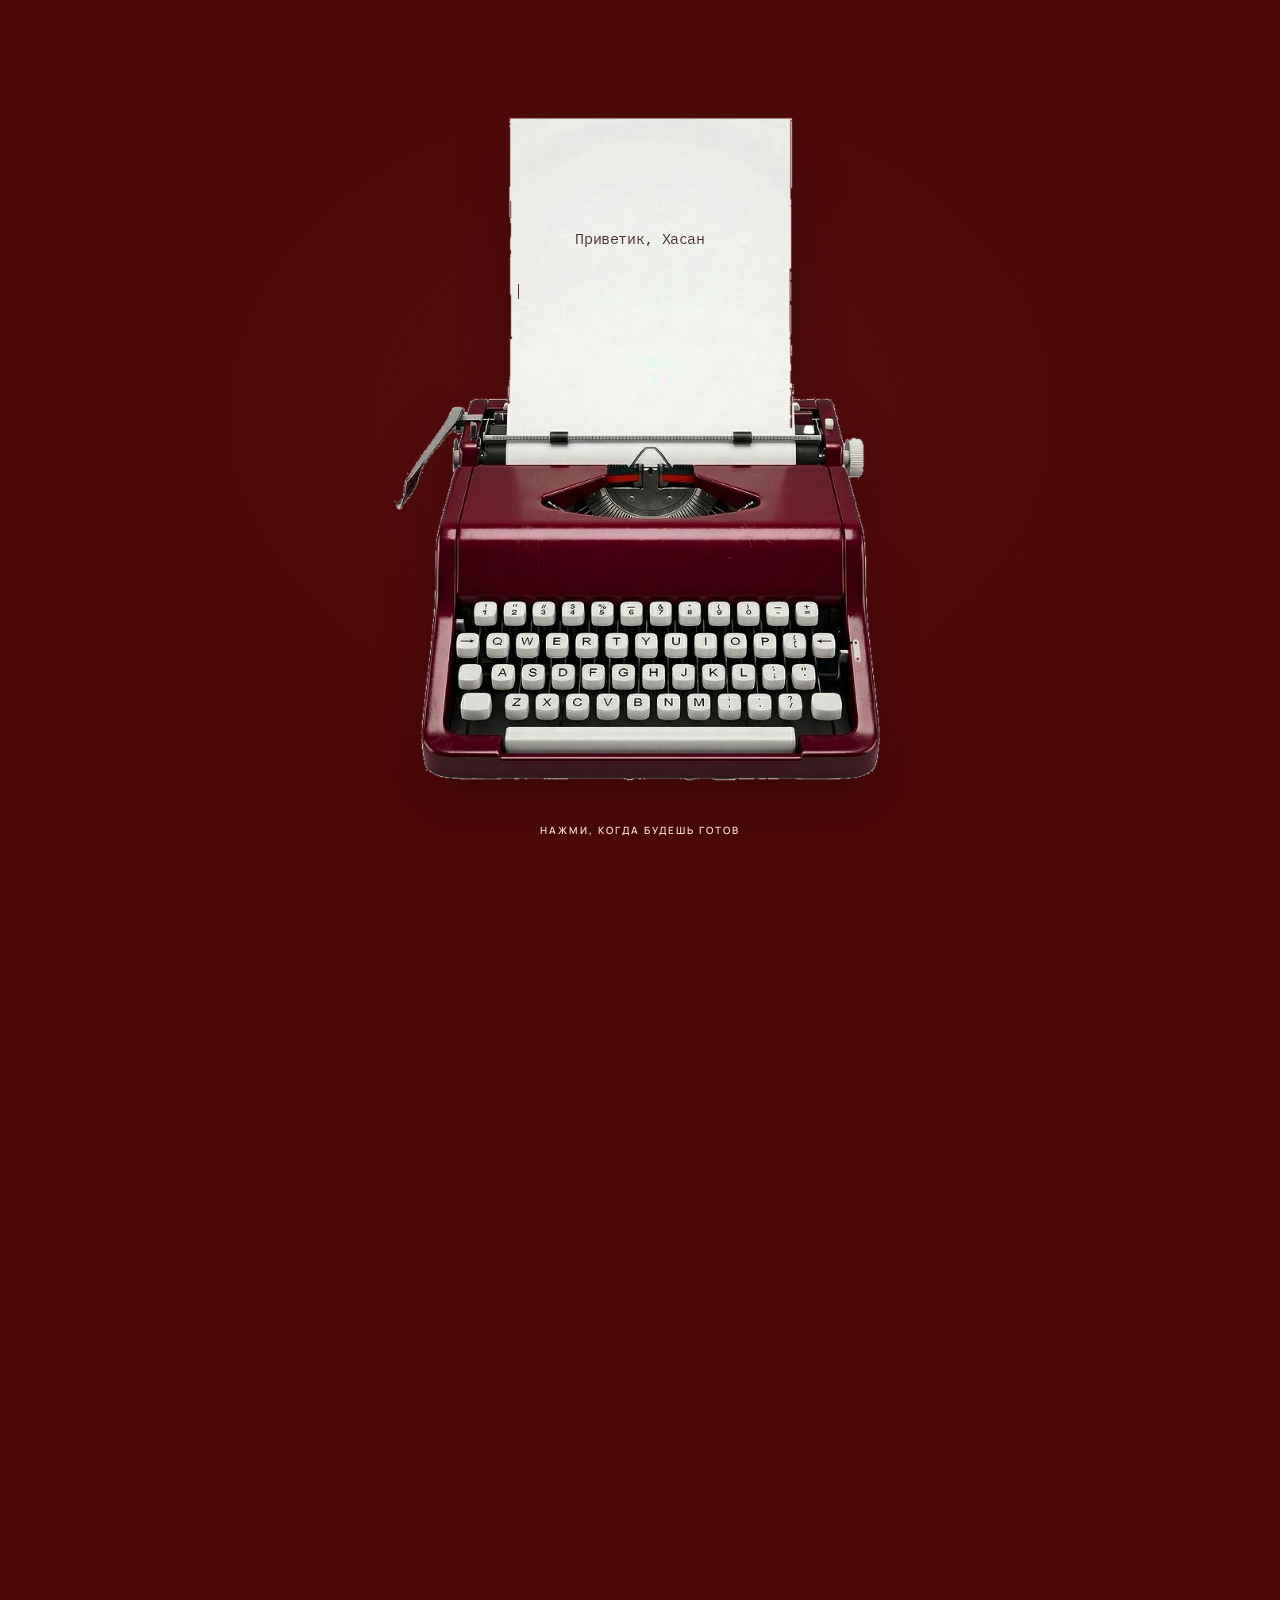
==== index.html @ 0df176e6 "Add files via upload" ====
<!DOCTYPE html>
<html lang="ru" class="letter-gate-pending">
<head>
  <meta charset="UTF-8">
  <meta name="viewport" content="width=device-width, initial-scale=1">
  <meta name="theme-color" content="#4b0807">
  <meta name="description" content="Особенная история для Хасана. Глава 24.">
  <title>Хасан — особенная история · Глава I</title>
  <script>(function(){function guard(){try{if(localStorage.getItem("hasan-chapter-two-unlocked")==="yes")location.replace("chapter-two.html");}catch(_){}}guard();window.addEventListener("pageshow",guard);})();</script>
  <link rel="preconnect" href="https://fonts.googleapis.com">
  <link rel="preconnect" href="https://fonts.gstatic.com" crossorigin>
  <link href="https://fonts.googleapis.com/css2?family=Oswald:wght@400;500;600;700&family=Manrope:wght@400;500;600;700;800&family=Cormorant+Garamond:ital,wght@0,500;0,600;0,700;1,500;1,600&family=Courier+Prime:wght@400;700&family=IBM+Plex+Mono:wght@400;500&display=swap" rel="stylesheet">
  <link rel="stylesheet" href="styles.css">
</head>
<body data-page="chapter-one">

  <!-- ПЕРВОЕ ВСТУПЛЕНИЕ: ЛИЧНОЕ ПИСЬМО НА ПЕЧАТНОЙ МАШИНКЕ -->
  <section class="letter-intro typewriter-intro" id="letterIntro" aria-label="Личное письмо для Хасана">
    <button class="letter-intro-open typewriter-open" id="letterIntroOpen" type="button"
      aria-label="Нажми, чтобы продолжить" aria-controls="welcome">
      <span class="typewriter-machine-wrap">
        <img class="typewriter-machine-image" src="assets/typewriter-intro.png"
          alt="Бордовая механическая печатная машинка с чистым листом бумаги" fetchpriority="high" decoding="async">
        <span class="typewriter-copy" aria-live="polite">
          <span class="typewriter-line" data-type-line="0"></span>
          <span class="typewriter-line" data-type-line="1"></span>
          <span class="typewriter-line" data-type-line="2"></span>
          <span class="typewriter-caret" aria-hidden="true"></span>
        </span>
        <span class="typewriter-hint" aria-hidden="true">НАЖМИ, КОГДА БУДЕШЬ ГОТОВ</span>
      </span>
      <span class="letter-intro-flash" aria-hidden="true"></span>
    </button>
    <span class="letter-intro-sr">Сегодня очень особенный день. Эти несколько страниц — для тебя. Просто нажми, когда будешь готов.</span>
  </section>

  <div class="grain" aria-hidden="true"></div>

  <header class="topbar cover-topbar">
    <a href="#" class="logo" data-home aria-label="На главную">Х<span>.</span></a>
    <nav class="cover-nav" aria-label="Навигация по истории">
      <button type="button" data-next="profile">О ХАСАНЕ</button>
      <button type="button" data-next="admire">ЕГО КАЧЕСТВА</button>
    </nav>
    <button class="top-action" id="restartTop">НАЧАТЬ СНАЧАЛА ↗</button>
  </header>

  <main>
    <!-- ГЛАВНЫЙ ЭКРАН -->
    <section class="scene active opened hero-scene" id="welcome">
      <div class="hero-bg-number">24</div>
      <div class="hero-stripe"></div>
      <div class="hero-layout">
        <div class="hero-copy">
          <p class="eyebrow"><span></span> ОСОБЕННОЕ ИЗДАНИЕ · ТОЛЬКО ДЛЯ ТЕБЯ</p>
          <h1>Моему<em> любимому</em></h1>
          <div class="hero-description">
            <p>Ещё один год твоей жизни. И я очень рада, что могу быть рядом — видеть твои победы, смеяться с тобой и разделять даже самые обычные дни.</p>
            <p>Сегодня хочется пожелать тебе не просто исполнения желаний, а жизни, в которой будет много поводов гордиться собой, смелых решений, счастливых случайностей и больших возможностей.</p>
            <p>Пусть всё, к чему ты стремишься, постепенно становится реальностью.</p>
            <p class="hero-greeting-ending">С днём рождения, любимый!</p>
          </div>
          <button class="button button-light" id="beginBtn">
            ЭТА ИСТОРИЯ О ТЕБЕ <span>↓</span>
          </button>
          <p class="hero-small">СОЗДАНО С ЛЮБОВЬЮ.</p>
        </div>
        <div class="hero-visual hero-visual-cover">
          <div class="hero-head-backdrop" aria-hidden="true"></div>
          <img class="hero-head-illustration" src="assets/hasan-birthday-head.png" alt="Иллюстрированный портрет Хасана в праздничном колпачке">
        </div>
      </div>
    </section>

    <!-- ПРОФИЛЬ -->
    <section class="scene" id="profile">
      <div class="profile-hero">
        <div class="profile-photo portrait-card" aria-label="Портрет Хасана">
          <img class="profile-reference-image" src="assets/m1.PNG" alt="Иллюстрация Хасана ко дню рождения">
        </div>

        <div class="profile-panel">
          <p class="eyebrow">THE MAIN CHARACTER</p>
          <h2>ХАСАН</h2>
          
          <p class="profile-description">Есть люди, которых невозможно описать одной фотографией, несколькими фактами или короткой характеристикой. Ты как раз такой человек.</p>
          <p class="profile-description">Поэтому я решила посвятить тебе целое небольшое издание. Здесь будут твои сильные стороны, немного любимой магии, несколько испытаний и кое-что, что я давно хотела тебе сказать.</p>
      <div class="profile-details-wrap">
        <p class="profile-detail-title profile-details-heading">ОПЫТ</p>
        <div class="profile-details">
          <div class="profile-detail-item">
            <span>24 ГОДА</span>
            <b>БЫТЬ СОБОЙ</b>
            <small>И оставаться человеком, которым я восхищаюсь</small>
          </div>
          <div class="profile-detail-item">
            <span>КАЖДЫЙ ДЕНЬ</span>
            <b>СОЗДАВАТЬ СВОЮ ИСТОРИЮ</b>
            <small>С характером, смелостью и собственным взглядом на мир</small>
          </div>
          <div class="profile-detail-item">
            <span>1 ИЗ 1</span>
            <b>ЕДИНСТВЕННЫЙ</b>
            <small>Без повторений и аналогов</small>
          </div>
        </div>
      </div>
        </div>
      </div>


      <div class="scene-nav">
        <button class="text-link" data-next="admire">К ТВОИМ СИЛЬНЫМ СТОРОНАМ <span>↗</span></button>
      </div>
    </section>

    <!-- КАЧЕСТВА -->
    <section class="scene" id="admire">
      <div class="section-top"><span>ЧАСТЬ I / ЗА КАДРОМ ГЕРОИЗМА</span><span>02 — 05</span></div>
      <div class="chapter-heading">
        <h2 class="admire-long-title">ЧТО ДЕЛАЕТ ТЕБЯ <span>ТОБОЙ.</span></h2>
      </div>
      <div class="quality-traits" aria-label="Сильные стороны Хасана">
        <span>ИНТЕЛЛЕКТ</span><span>СТРАТЕГИЯ</span><span>НАДЁЖНОСТЬ</span>
        <span>ТЕРПЕНИЕ</span><span>СИЛА</span><span>ЧУВСТВО ЮМОРА</span>
        <span>РЕШЕНИЕ ПРОБЛЕМ</span>
      </div>
      <div class="quality-list" id="noteGrid"></div>
      <p class="admire-closing-line" id="admireClosingLine">Но знаешь, мне кажется, есть в тебе кое-что ещё…</p>
      <div class="scene-nav">
        <button class="text-link" data-next="hammer">К ОДНОМУ НЕБОЛЬШОМУ ИСПЫТАНИЮ <span>↗</span></button>
      </div>
    </section>

    <!-- МЬЁЛЬНИР -->
    <section class="scene hammer-scene" id="hammer" aria-labelledby="hammerTitle">
      <div class="hammer-atmosphere" aria-hidden="true">
        <svg class="hammer-lightning lightning-left" viewBox="0 0 360 760" preserveAspectRatio="none">
          <path class="lightning-core" d="M244 -30 L205 76 L235 102 L168 214 L207 230 L106 382 L151 393 L52 548 L93 558 L24 790"/>
          <path class="lightning-branch" d="M168 214 L103 252 L121 276 L58 342"/>
          <path class="lightning-branch" d="M106 382 L42 408 L66 438 L10 480"/>
        </svg>
        <svg class="hammer-lightning lightning-right" viewBox="0 0 360 760" preserveAspectRatio="none">
          <path class="lightning-core" d="M116 -25 L158 72 L129 96 L197 207 L158 226 L258 374 L216 389 L310 538 L270 552 L340 790"/>
          <path class="lightning-branch" d="M197 207 L264 245 L244 270 L302 335"/>
          <path class="lightning-branch" d="M258 374 L324 405 L300 435 L354 481"/>
        </svg>
        <svg class="hammer-lightning lightning-center" viewBox="0 0 240 760" preserveAspectRatio="none">
          <path class="lightning-core" d="M160 -20 L128 90 L155 111 L103 220 L132 239 L65 365 L99 380 L37 500 L72 515 L18 790"/>
        </svg>
      </div>
      <div class="hammer-story-transition" id="hammerStoryTransition" aria-live="polite" aria-hidden="false">
        <div class="hammer-story-particles" aria-hidden="true"></div>
        <p class="hammer-story-line story-lead" data-story-line="0">Не всё можно описать словами.</p>
        <p class="hammer-story-line story-support" data-story-line="1">Иногда характер говорит громче любых слов.</p>
        <p class="hammer-story-line story-support story-last" data-story-line="2">А иногда даже самые обычные люди становятся частью легенд…</p>
        <p class="hammer-story-line story-kicker hammer-story-second" data-story-line="3">В мире твоей любимой истории есть кое-что особенное.</p>
        <p class="hammer-story-line story-lead story-hammer hammer-story-second" data-story-line="4">Молот, который подчиняется не каждому.</p>
      </div>
      <div class="hammer-topline"><span>ОТДЕЛЬНАЯ ГЛАВА · МЬЁЛЬНИР</span><span>АСГАРД / 01</span></div>
      <div class="hammer-intro" id="hammerIntro">
        <p class="eyebrow">ГОВОРЯТ, ТОЛЬКО ДОСТОЙНЫЙ <br>СПОСОБЕН ПОДНЯТЬ МЬЁЛЬНИР</p>
        <h2 id="hammerTitle">НЕМНОГО МАГИИ ИЗ<em> ЛЮБИМОЙ ИСТОРИИ</em></h2>
        <p>Я знаю, как тебе нравится эта история. Поэтому не могла не добавить кое-что оттуда. Ну что, проверим?</p>
      </div>
      <div class="hammer-arena" id="hammerArena">
        <div class="stone-platform">
          <div class="stone-crack crack-a"></div>
          <div class="stone-crack crack-b"></div>
          <div class="stone-crack crack-c"></div>
          <div class="stone-core"></div>
        </div>
        <div class="hammer-aura"></div>
        <button class="mjolnir-control" id="mjolnirControl" type="button" aria-label="Удерживай, чтобы поднять Мьёльнир">
          <img class="mjolnir-image" src="assets/mjolnir-user.png" alt="Мьёльнир" draggable="false">
          <span class="hammer-grip-glow"></span>
        </button>
        <div class="energy-arcs" aria-hidden="true"><i></i><i></i><i></i></div>
        <div class="charge-meter" aria-hidden="true"><span id="chargeFill"></span></div>
        <p class="charge-caption" id="chargeCaption">ЭНЕРГИЯ МОЛОТА · ОЖИДАНИЕ</p>
      </div>
      <div class="hammer-instruction" id="hammerInstruction">
        <span class="instruction-mark">✦</span>
        <span>Зажми и удерживай молот 1,35 секунды.<br><small>Не отпускай, пока энергия не достигнет предела.</small></span>
      </div>
    </section>

    <!-- MY CONTENT STYLE / НОВЫЙ ЭКРАН ПОСЛЕ МЬЁЛЬНИРА -->
    <section class="scene style-scene" id="style" aria-label="Мой герой">
      <div class="style-stage">
        <h2 class="style-title">MY CONTENT STYLE</h2>
        <div class="style-person">
          <img src="assets/hasan-thor-before-hammer.PNG" alt="Хасан в образе Тора">
        </div>
        <div class="style-file style-file-one"><span class="file-fold"></span>ЛЮБИМЫЙ</div>
        <div class="style-file style-file-two"><span class="file-fold"></span>СМЕШНОЙ</div>
        <div class="style-file style-file-three"><span class="file-fold"></span>СИЛЬНЫЙ</div>
        <div class="style-file style-file-four"><span class="file-fold"></span>ЗАБОТЛИВЫЙ</div>
      </div>
      <div class="style-highlights" id="creatorHighlights">
        <div class="creator-highlights-toggle creator-highlights-card" id="creatorHighlightsCard" aria-label="Creator Highlights">
          <span class="creator-highlights-kicker">ИСПЫТАНИЕ ПРОЙДЕНО</span>
          <span class="creator-highlights-title">MY<br>SUPERHERO</span>
        </div>
        <button class="hammer-replay-flight" id="replayHammerFlight" type="button" hidden>ПОВТОРИТЬ ПОЯВЛЕНИЕ МЬЁЛЬНИРА ↻</button>
      </div>
      <div class="scene-nav style-next">
        <button class="text-link" id="openBeliefEnvelope">ОТКРЫТЬ МОЁ ПОСЛАНИЕ <span>↗</span></button>
      </div>
    </section>

    <!-- ОТДЕЛЬНОЕ ПОСЛАНИЕ-КОНВЕРТ: открывается поверх основного сценария -->
    <section class="belief-envelope-overlay" id="beliefEnvelope" hidden aria-label="Личное послание">
      <div class="belief-envelope-paper">
        <p class="eyebrow">НЕ ОТ ЛЕГЕНДЫ. ОТ МЕНЯ.</p>
        <h2 id="beliefTitle">Я ЗНАЮ, НА ЧТО ТЫ СПОСОБЕН.</h2>
        <div class="belief-copy">
          <p>Я хочу, чтобы ты никогда не сомневался в себе настолько, чтобы забыть, сколько в тебе возможностей.</p>
          <p>Я верю в твой ум, твой характер, твои идеи и в то, что ты способен добиться гораздо большего, чем иногда сам себе представляешь.</p>
          <p>Я хочу, чтобы у тебя получалось всё, к чему ты стремишься. Чтобы сбывались даже те желания, о которых ты пока никому не рассказываешь. Чтобы рядом оказывались нужные люди, появлялись возможности и хватало смелости ими воспользоваться.</p>
          <p>И даже если что-то будет идти не так, я хочу, чтобы ты помнил: одна неудача ничего не говорит о том, на что ты способен.</p>
          <p>Я очень хочу быть рядом, видеть твои победы, гордиться тобой и радоваться всему, что у тебя получается.</p>
          <p>А если вдруг ты сам в себе усомнишься — я напомню тебе, какой ты невероятный.</p>
        </div>
        <p class="belief-final">Я в тебя верю. <em>Всегда.</em></p>
        <div class="chapter-one-finale"><p class="eyebrow">ЭТО БЫЛО ТОЛЬКО НАЧАЛО.</p><p>Впереди — ещё одна часть этой истории.</p><button class="text-link" id="closeBeliefEnvelope">ПЕРЕЙТИ КО ВТОРОЙ ГЛАВЕ →</button></div>
      </div>
    </section>


  </main>

  <footer class="site-footer"><span>Х. / ГЛАВА 24</span><span>СОЗДАНО С ЛЮБОВЬЮ</span></footer>

  <div class="modal" id="detailModal" aria-hidden="true">
    <div class="modal-backdrop" data-close></div>
    <div class="modal-card" role="dialog" aria-modal="true" aria-labelledby="modalTitle">
      <button class="modal-close" data-close aria-label="Закрыть">×</button>
      <p class="eyebrow" id="modalKicker"></p>
      <h3 id="modalTitle"></h3>
      <div id="modalBody"></div>
    </div>
  </div>
  <div class="toast" id="toast" role="status" aria-live="polite"></div>

  <script src="letter-intro.js"></script>
  <script src="chapter-one-content.js"></script>
  <script src="app.js"></script>
</body>
</html>
---- styles.css ----
:root {
  --red: #a51e35;
  --red-bright: #e73548;
  --wine: #650e22;
  --wine-dark: #300812;
  --black: #160d11;
  --graphite: #292126;
  --cream: #fff5eb;
  --muted: #d7b9b5;
  --silver: #c8cbd0;
  --gold: #d6b46c;
  --sans: "Manrope", Arial, sans-serif;
  --display: "Oswald", Impact, sans-serif;
  --serif: "Cormorant Garamond", Georgia, serif;
}

* { box-sizing: border-box; }
html{ scroll-behavior: smooth; }
body{
  margin: 0;
  
  color: var(--cream);
  font-family: var(--sans);
  overflow-x: hidden;
}
button { font: inherit; cursor: pointer; }
button:focus-visible, a:focus-visible {
  outline: 2px solid var(--gold);
  outline-offset: 5px;
}
.grain {
  position: fixed;
  inset: 0;
  pointer-events: none;
  z-index: 20;
  opacity: .1;
  background-image: url("data:image/svg+xml,%3Csvg viewBox='0 0 180 180' xmlns='http://www.w3.org/2000/svg'%3E%3Cfilter id='n'%3E%3CfeTurbulence type='fractalNoise' baseFrequency='.9' numOctaves='3' stitchTiles='stitch'/%3E%3C/filter%3E%3Crect width='100%25' height='100%25' filter='url(%23n)' opacity='.35'/%3E%3C/svg%3E");
}
.topbar{
  height: 66px;
  padding: 0 6vw;
  display: flex;
  align-items: center;
  justify-content: space-between;
  
  position: relative;
  z-index: 10;
  border-bottom: 1px solid #ffffff20;
}
.logo {
  color: white;
  text-decoration: none;
  font: 38px var(--display);
}
.logo span, .profile-panel h2 span { color: var(--gold); }
.profile-panel h2 span { font-size:.34em; letter-spacing:.04em; vertical-align:middle; white-space:nowrap; }
.topbar-caption, .top-action, .section-top, .eyebrow, .hero-bottom, .hero-small, .hero-caption, .profile-labels, .profile-universe, .hammer-hint, .progress{
  font-size: 9px;
  letter-spacing: .16em;
  font-weight: 800;
}.site-footer{
  font-size: 9px;
  letter-spacing: .16em;
  font-weight: 800;
}
.topbar-caption {
  display: flex;
  align-items: center;
  gap: 16px;
  color: #d8bfc0;
}
.topbar-caption i {
  width: 24px;
  height: 1px;
  background: var(--gold);
}
.top-action {
  color: var(--cream);
  background: none;
  border: 0;
}
.scene{
  display: none;
  min-height: calc(100vh - 110px);
  padding: 55px 8vw 75px;
  animation: appear .7s ease both;
}
.scene.active{ display: block; }
@keyframes appear {
  from { opacity: 0; transform: translateY(18px); }
  to { opacity: 1; transform: none; }
}
@keyframes glow {
  50% { filter: drop-shadow(0 0 25px #ff5268); }
}
@keyframes float {
  50% { transform: translateY(-12px) rotate(-3deg); }
}
@keyframes lightning {
  0%,100% { opacity: .25; }
  40% { opacity: 1; filter: drop-shadow(0 0 30px white); }
}
.eyebrow { color: var(--gold); margin: 0 0 18px; }
.eyebrow span {
  display: inline-block;
  width: 27px;
  height: 2px;
  background: var(--gold);
  vertical-align: middle;
  margin-right: 10px;
}
.button {
  border: 0;
  padding: 17px 23px;
  display: inline-flex;
  gap: 30px;
  align-items: center;
  font-size: 10px;
  letter-spacing: .12em;
  font-weight: 800;
  transition: .25s;
}
.button:hover { transform: translateY(-3px); }
.button-light { color: var(--wine-dark); background: var(--cream); }
.button-red { color: white; background: var(--red-bright); }
.button span { font-size: 18px; }
.text-link {
  background: none;
  color: var(--cream);
  border: 0;
  font-weight: 800;
  font-size: 10px;
  letter-spacing: .12em;
  padding: 15px 0;
}
.text-link span {
  color: var(--gold);
  font-size: 17px;
  margin-left: 12px;
}
.scene-nav {
  border-top: 1px solid #ffffff35;
  margin-top: 65px;
  padding-top: 22px;
}

/* Главный экран */
.hero-scene{
  position: relative;
  overflow: hidden;
  
  padding-top: 6vh;
}
.hero-bg-number {
  position: absolute;
  right: 1vw;
  top: -12vh;
  font: 55vw/.9 var(--display);
  color: #ffffff0c;
  pointer-events: none;
}
.hero-stripe {
  position: absolute;
  width: 35vw;
  height: 150%;
  top: -20%;
  right: 28%;
  transform: skew(-20deg);
  background: #ffffff09;
}
.hero-layout {
  position: relative;
  z-index: 1;
  display: grid;
  grid-template-columns: .85fr 1.15fr;
  align-items: center;
  min-height: 70vh;
  gap: 3vw;
  max-width: 1450px;
  margin: auto;
}
.hero-copy { padding: 25px 0; }
.hero-pretitle {
  font: 500 clamp(18px,2.4vw,32px) var(--display);
  letter-spacing: .12em;
  margin: 35px 0 0;
}
.hero-copy h1 {
  font: 700 clamp(65px,9vw,135px)/.86 var(--display);
  margin: 5px 0 25px;
  letter-spacing: -.035em;
}
.hero-copy h1 em { color: var(--gold); font-style: normal; }
.hero-description {
  font: 21px/1.5 var(--serif);
  max-width: 440px;
  color: #ffebe4;
  margin: 0 0 30px;
}
.hero-description p { margin: 0 0 12px; }
.hero-description .hero-greeting-ending { color: var(--gold); font-style: italic; margin-top: 18px; }
.hero-small { font-size: 8px; color: #f0c7c3; margin-top: 28px; }
.hero-visual {
  height: min(70vh,700px);
  min-height: 420px;
  position: relative;
  display: flex;
  align-items: center;
  justify-content: center;
}
.photo-slot {
  position: relative;
  overflow: hidden;
  background: linear-gradient(145deg,#4b2930,#a74b51);
}
.photo-slot img {
  width: 100%;
  height: 100%;
  object-fit: cover;
  display: block;
}
.photo-placeholder {
  position: absolute;
  inset: 0;
  display: flex;
  flex-direction: column;
  align-items: center;
  justify-content: center;
  gap: 12px;
  color: #fff;
  background: linear-gradient(135deg,#6f2636,#28131b);
  text-align: center;
}
.photo-placeholder b {
  font: 100px var(--display);
  color: #ffffff35;
}
.photo-placeholder span { font-size: 9px; letter-spacing: .15em; }
.hero-photo {
  position: absolute;
  right: 8%;
  top: 3%;
  width: 75%;
  height: 94%;
  clip-path: polygon(14% 0,100% 0,100% 86%,84% 100%,0 100%,0 14%);
  background: #8f5360;
}
.hero-tag {
  position: absolute;
  left: 0;
  bottom: 13%;
  padding: 20px 24px;
  background: var(--cream);
  color: var(--wine);
  font-size: 9px;
  letter-spacing: .13em;
  transform: skew(-7deg);
}
.hero-tag strong { font: 25px var(--display); }
.hero-lightning {
  position: absolute;
  right: 2%;
  top: 2%;
  color: var(--gold);
  font: 100px var(--display);
  animation: lightning 3s infinite;
}
.hero-caption { position: absolute; bottom: 1%; right: 8%; }
.hero-bottom {
  display: flex;
  justify-content: space-between;
  border-top: 1px solid #ffffff50;
  padding-top: 18px;
  color: #f6d9d5;
  position: relative;
}

/* Заголовки и общие элементы */
.section-top {
  display: flex;
  justify-content: space-between;
  color: var(--gold);
  padding-bottom: 20px;
  border-bottom: 1px solid #ffffff30;
}
.profile-hero {
  display: grid;
  grid-template-columns: 1.1fr .9fr;
  min-height: 580px;
  margin-top: 45px;
}
.profile-photo {
  min-height: 560px;
  clip-path: polygon(0 0,100% 0,90% 100%,0 100%);
}
.profile-panel {
  padding: 8% 6% 7% 8%;
  background: linear-gradient(145deg,#a31b35,#560d22);
  margin-left: -5%;
  position: relative;
  display: flex;
  flex-direction: column;
  justify-content: center;
}
.profile-overline {
  font: 22px var(--display);
  color: var(--gold);
  letter-spacing: .12em;
}
.profile-panel h2 {
  font: 700 clamp(65px,9vw,120px)/.9 var(--display);
  margin: 5px 0 30px;
}
.profile-labels {
  display: flex;
  flex-wrap: wrap;
  gap: 20px;
  line-height: 2;
}
.profile-labels span {
  display: flex;
  flex-direction: column;
  color: #e7bfc0;
}
.profile-labels b { color: white; font-size: 13px; }
.profile-quote {
  font: italic 30px/1.2 var(--serif);
  max-width: 390px;
  margin: 30px 0;
}
.profile-description {
  font: 19px/1.55 var(--serif);
  color: #ffebe4;
  max-width: 460px;
  margin: 26px 0;
}
.profile-universe {
  color: var(--gold);
  border-top: 1px solid #ffffff45;
  padding-top: 20px;
}
.stats-section { padding: 85px 0 55px; }
.section-title h3, .hammer-copy h3 {
  font: 600 clamp(40px,6vw,75px)/.95 var(--display);
  margin: 0 0 35px;
}
.section-title h3 em, .hammer-copy h3 em { color: var(--gold); font-style: normal; }
.stats-grid {
  display: grid;
  grid-template-columns: repeat(2,1fr);
  gap: 12px 35px;
}
.stat-row {
  display: grid;
  grid-template-columns: 1fr 2fr 35px;
  gap: 15px;
  align-items: center;
  border: 1px solid #ffffff30;
  padding: 20px;
  background: #ffffff08;
  color: white;
  text-align: left;
}
.stat-name { font-size: 10px; font-weight: 800; letter-spacing: .08em; }
.stat-meter { height: 5px; background: #ffffff25; }
.stat-meter i {
  display: block;
  height: 100%;
  width: var(--level);
  background: linear-gradient(90deg,var(--red-bright),var(--gold));
}
.stat-value { color: var(--gold); font: 22px var(--display); }
.hammer-section{
  margin: 65px -8vw 0;
  padding: 65px 8vw;
  
  display: grid;
  grid-template-columns: 1fr .7fr;
  align-items: center;
  gap: 40px;
}
.hammer-copy p:not(.eyebrow):not(.hammer-result) {
  font: 20px/1.5 var(--serif);
  max-width: 490px;
  color: #e9ceca;
}
.hammer-art {
  border: 0;
  color: var(--silver);
  background: radial-gradient(circle,#ffffff20,transparent 65%);
  min-height: 280px;
  display: grid;
  place-items: center;
  position: relative;
}
.hammer-icon {
  font-size: clamp(100px,16vw,200px);
  filter: drop-shadow(0 12px 18px #000);
  transition: .5s;
}
.hammer-art:hover .hammer-icon,
.hammer-art.lifted .hammer-icon {
  transform: translateY(-22px) rotate(-12deg);
  filter: drop-shadow(0 0 35px #fff);
}
.hammer-rune { position: absolute; font-size: 230px; color: #ffffff10; }
.hammer-hint { position: absolute; bottom: 10px; color: var(--gold); }
.hammer-result { color: var(--gold); font: italic 25px var(--serif); min-height: 30px; }

/* Галерея качеств */
.chapter-heading { padding: 70px 0 55px; max-width: 900px; }
.chapter-heading h2, .senses-heading h2 {
  font: 700 clamp(60px,9vw,120px)/.9 var(--display);
  margin: 0 0 25px;
}
.chapter-heading h2 em, .senses-heading h2 em { color: var(--gold); font-style: normal; }
.chapter-heading > p:last-child { font: 24px var(--serif); color: #e9d0cc; }
.quality-list { display: grid; gap: 22px; }
.quality-card {
  min-height: 370px;
  display: grid;
  grid-template-columns: 1fr 1fr;
  background: #ffffff08;
  border: 1px solid #ffffff20;
  overflow: hidden;
}
.quality-card:nth-child(even) .quality-photo { order: 2; }
.quality-photo {
  min-height: 370px;
  position: relative;
  background: linear-gradient(135deg,#79243a,#29111a);
}
.quality-photo img { width: 100%; height: 100%; object-fit: cover; }
.quality-photo .photo-placeholder b { font-size: 80px; }
.quality-copy {
  padding: clamp(25px,5vw,65px);
  display: flex;
  flex-direction: column;
  justify-content: center;
}
.quality-copy h3 {
  font: 600 clamp(35px,5vw,65px)/.95 var(--display);
  margin: 10px 0 20px;
}
.quality-copy p {
  font: 21px/1.45 var(--serif);
  color: #e7d2ce;
  max-width: 450px;
}
.quality-index { color: var(--gold); font: 16px var(--display); }

/* Переход */
.transition-scene{
  text-align: center;
  display: none;
  
  flex-direction: column;
  justify-content: center;
  align-items: center;
}
.transition-scene.active { display: flex; }
.transition-symbol { font-size: 90px; color: var(--gold); animation: glow 3s infinite; }
.transition-scene h2 {
  font: 700 clamp(50px,8vw,100px)/.95 var(--display);
  margin: 10px 0 25px;
}
.transition-scene h2 em { color: var(--gold); font-style: normal; }
.transition-scene > p:not(.eyebrow) {
  max-width: 580px;
  font: 24px/1.5 var(--serif);
  color: #f0d8d4;
  margin-bottom: 35px;
}

/* Пять чувств */
.senses-heading {
  display: flex;
  justify-content: space-between;
  align-items: end;
  gap: 35px;
  padding: 55px 0;
}
.senses-heading > p {
  max-width: 300px;
  font: 21px/1.5 var(--serif);
  color: #e5c9c6;
}
.progress { padding: 20px 0 45px; }
.progress > div:first-child, .progress-numbers {
  display: flex;
  justify-content: space-between;
}
.progress b { color: var(--gold); }
.progress-track { height: 5px; background: #ffffff25; margin: 13px 0; }
.progress-track i {
  display: block;
  width: 0;
  height: 100%;
  background: var(--gold);
  transition: width .5s;
}
.progress-numbers { color: #c6a7a6; }
.progress-numbers .done { color: var(--gold); }
.sense-chapter {
  display: grid;
  grid-template-columns: 75px 1fr;
  gap: 25px;
  padding: 55px 0;
  border-top: 1px solid #ffffff35;
}
.sense-number { font: 50px var(--display); color: var(--gold); }
.sense-heading { display: flex; justify-content: space-between; align-items: center; }
.sense-heading h3 { font: 600 clamp(38px,6vw,70px) var(--display); margin: 0; }
.sense-heading h3 em { color: var(--gold); font: italic 25px var(--serif); }
.sense-symbol { font-size: 55px; color: var(--gold); }
.sense-tagline { font: italic 24px var(--serif); margin: 10px 0; }
.sense-description { max-width: 700px; color: #dfc7c4; font: 19px/1.5 var(--serif); }
.sense-content { margin: 30px 0; }
.memory-photo-grid { display: grid; grid-template-columns: repeat(3,1fr); gap: 12px; }
.memory-photo-item { background: none; border: 0; color: white; text-align: left; padding: 0; }
.memory-photo { height: 230px; position: relative; overflow: hidden; background: #511c2a; }
.memory-photo img { width: 100%; height: 100%; object-fit: cover; }
.memory-photo-item > span { display: block; padding: 12px 0; font: 20px var(--serif); }
.photo-placeholder small { font-size: 8px; letter-spacing: .13em; }
.upload-control {
  display: inline-block;
  color: var(--gold);
  border-bottom: 1px solid var(--gold);
  padding: 10px 0;
  font-size: 10px;
  letter-spacing: .12em;
  cursor: pointer;
  margin-top: 12px;
}
.audio-station {
  display: grid;
  grid-template-columns: 180px 1fr;
  gap: 35px;
  align-items: center;
  background: #ffffff0a;
  padding: 30px;
}
.vinyl {
  width: 170px;
  aspect-ratio: 1;
  border-radius: 50%;
  background: repeating-radial-gradient(circle,#171317 0 4px,#373039 5px 7px);
  display: grid;
  place-items: center;
}
.vinyl-label {
  width: 55px;
  height: 55px;
  border-radius: 50%;
  background: var(--red);
  display: grid;
  place-items: center;
  text-align: center;
  font-size: 10px;
}
.vinyl.playing { animation: spin 3s linear infinite; }
@keyframes spin { to { transform: rotate(360deg); } }
.audio-info h4 { font: 30px var(--serif); margin: 12px 0; }
audio { width: 100%; max-width: 450px; }
.memory-text-grid, .taste-grid {
  display: grid;
  grid-template-columns: repeat(2,1fr);
  gap: 12px;
}
.memory-text-card, .taste-card {
  padding: 25px;
  border: 1px solid #ffffff35;
  color: white;
  background: #ffffff09;
  text-align: left;
  min-height: 120px;
}
.memory-text-card b, .taste-card b {
  display: block;
  font: 26px var(--serif);
  margin-bottom: 15px;
}
.memory-text-card span, .taste-card small {
  color: var(--gold);
  font-size: 8px;
  letter-spacing: .12em;
}
.taste-card {
  min-height: 190px;
  background: linear-gradient(140deg,#8d1832,#390d1b);
}
.taste-number { color: var(--gold); font: 22px var(--display); }
.taste-ornament { display: block; font-size: 32px; color: var(--gold); }
.touch-layout, .scent-layout {
  display: grid;
  grid-template-columns: 1fr 1fr;
  gap: 25px;
}
.fabric-note {
  min-height: 230px;
  padding: 35px;
  background: #f3dfd1;
  color: #561b2b;
  display: flex;
  flex-direction: column;
  justify-content: center;
}
.fabric-note p { font: italic 28px/1.3 var(--serif); }
.handwritten { font: italic 26px var(--serif); color: var(--red); }
.certificate {
  margin-top: 25px;
  padding: 35px;
  border: 1px solid var(--gold);
  background: #ffffff08;
}
.certificate strong { display: block; font: 50px/.95 var(--display); margin: 15px 0; }
.certificate em { color: var(--gold); font-style: normal; }
.perfume-illustration {
  min-height: 270px;
  display: grid;
  place-items: center;
  background: radial-gradient(circle,#9b4550,#310b1a);
  position: relative;
}
.perfume-bottle {
  width: 110px;
  height: 155px;
  border: 2px solid #e6c99a;
  background: linear-gradient(90deg,#d9a45d88,#fff0 40%,#d9a45d66);
  display: grid;
  place-items: center;
  color: var(--gold);
  font: 24px var(--serif);
}
.perfume-cap { width: 45px; height: 30px; background: var(--silver); position: absolute; top: 35px; }
.sense-foot {
  display: flex;
  justify-content: space-between;
  align-items: center;
  gap: 20px;
  border-top: 1px solid #ffffff25;
  padding-top: 20px;
  color: #d9bebb;
  font-size: 12px;
}
.complete-btn {
  background: none;
  border: 1px solid var(--gold);
  color: var(--gold);
  padding: 13px 17px;
  font-size: 9px;
  letter-spacing: .1em;
}
.complete-btn.completed { background: var(--gold); color: var(--wine-dark); }
.unlock-final { padding: 50px 0; border-top: 1px solid #ffffff35; }
.unlock-final h3 { font: 50px var(--display); }
.unlock-final h3 em { color: var(--gold); }
.unlock-final button:disabled { opacity: .4; cursor: not-allowed; }

/* Финал */
.final-scene{  }
.final-layout {
  display: grid;
  grid-template-columns: .8fr 1.2fr;
  gap: 8%;
  align-items: center;
  padding: 55px 0;
}
.final-photo { min-height: 480px; clip-path: polygon(0 0,100% 8%,92% 100%,0 90%); }
.final-copy h2 { font: 600 clamp(38px,5vw,68px)/.98 var(--display); }
.final-copy h2 em { color: var(--gold); font-style: normal; }
.envelope {
  margin-top: 30px;
  background: #f5e7d8;
  color: #481725;
  padding: 30px;
  position: relative;
  min-height: 260px;
}
.letter-date { font-size: 8px; letter-spacing: .14em; color: #9b6b6d; }
.letter h3 { font: italic 29px var(--serif); }
.letter p { font: 18px/1.5 var(--serif); }
.letter-sign { text-align: right; color: var(--red); }
.envelope-flap {
  position: absolute;
  inset: 0;
  border: 0;
  background: linear-gradient(145deg,#b83b50,#73142c);
  color: white;
  font: 12px var(--display);
  letter-spacing: .18em;
  transition: transform .7s, opacity .7s;
}
.envelope.opened .envelope-flap {
  transform: translateY(-105%);
  opacity: 0;
  pointer-events: none;
}
.final-footer { border-top: 1px solid #ffffff40; padding-top: 20px; letter-spacing: .14em; font-size: 10px; }
.final-footer span { color: var(--gold); }
.restart-final { display: block; margin: 25px auto; }
.site-footer{
  padding: 20px 8vw;
  display: flex;
  justify-content: space-between;
  color: #b99a9e;
  
}
.modal {
  display: none;
  position: fixed;
  inset: 0;
  z-index: 50;
  align-items: center;
  justify-content: center;
  padding: 20px;
}
.modal.visible { display: flex; }
.modal-backdrop { position: absolute; inset: 0; background: #090308d9; }
.modal-card {
  position: relative;
  background: var(--cream);
  color: var(--wine-dark);
  padding: 40px;
  width: min(520px,100%);
  animation: appear .3s;
}
.modal-close {
  position: absolute;
  right: 15px;
  top: 10px;
  border: 0;
  background: none;
  font-size: 30px;
  color: var(--wine);
}
.modal-card h3 { font: 42px var(--display); margin: 0 0 15px; }
.modal-card p { font: 20px/1.5 var(--serif); }
.toast {
  position: fixed;
  bottom: 25px;
  left: 50%;
  transform: translate(-50%,20px);
  opacity: 0;
  background: var(--cream);
  color: var(--wine);
  padding: 14px 20px;
  z-index: 60;
  transition: .3s;
  pointer-events: none;
}
.toast.show { opacity: 1; transform: translate(-50%,0); }

/* Адаптация базовых разделов */
@media(max-width:800px) {
  .topbar{ padding: 0 5vw; }
  .topbar-caption { display: none; }
  .scene{ padding: 35px 6vw 55px; }
  .hero-layout, .profile-hero, .final-layout { grid-template-columns: 1fr; }
  .hero-visual { min-height: 430px; height: 55vh; }
  .hero-copy h1 { font-size: clamp(65px,17vw,110px); }
  .hero-bg-number { font-size: 95vw; top: 15%; }
  .profile-photo { min-height: 420px; clip-path: none; }
  .profile-panel { margin: -25px 0 0; padding: 35px 25px; }
  .hammer-section{
    margin: 50px -6vw 0;
    padding: 45px 6vw;
    grid-template-columns: 1fr;
  }
  .stats-grid { grid-template-columns: 1fr; }
  .senses-heading { display: block; }
  .senses-heading > p { margin-top: 25px; }
  .final-photo { min-height: 360px; }
}
@media(max-width:520px) {
  .top-action { font-size: 8px; }
  .hero-layout { gap: 0; }
  .hero-visual { min-height: 360px; }
  .hero-photo { width: 82%; right: 3%; }
  .hero-bottom { font-size: 7px; }
  .hero-bottom span:nth-child(2) { display: none; }
  .profile-labels { gap: 12px; }
  .profile-quote { font-size: 25px; }
  .profile-description { font-size:17px; line-height:1.5; }
  .stat-row { grid-template-columns: 1fr 1.4fr 28px; padding: 14px 10px; gap: 8px; }
  .stat-name { font-size: 8px; }
  .quality-card { grid-template-columns: 1fr; }
  .quality-card:nth-child(even) .quality-photo { order: 0; }
  .quality-photo { min-height: 260px; }
  .quality-copy { padding: 25px; }
  .quality-copy p { font-size: 18px; }
  .sense-chapter { grid-template-columns: 35px 1fr; gap: 10px; padding: 35px 0; }
  .sense-number { font-size: 30px; }
  .sense-heading h3 { font-size: 38px; }
  .sense-heading h3 em { display: block; font-size: 19px; }
  .sense-symbol { font-size: 35px; }
  .memory-photo-grid { grid-template-columns: 1fr 1fr; }
  .memory-photo { height: 150px; }
  .audio-station { grid-template-columns: 1fr; }
  .vinyl { margin: auto; }
  .memory-text-grid, .taste-grid, .touch-layout, .scent-layout { grid-template-columns: 1fr; }
  .sense-foot { align-items: flex-start; flex-direction: column; }
  .final-photo { min-height: 300px; }
  .envelope { padding: 22px; }
  .site-footer{ font-size: 7px; padding: 20px 6vw; }
}
@media(prefers-reduced-motion:reduce) {
  *,*::before,*::after {
    animation-duration:.01ms!important;
    transition-duration:.01ms!important;
    scroll-behavior:auto!important;
  }
}

/* ── САМОСТОЯТЕЛЬНАЯ ГЛАВА «ПОДНЯТЬ МЬЁЛЬНИР» ── */
.hammer-scene{
  position: relative;
  isolation: isolate;
  overflow: hidden;
  min-height: calc(100svh - 76px);
  padding-top: 28px!important;
  padding-bottom: 70px!important;
  
}
.hammer-scene:before{
  content:"";
  position:absolute;
  inset:0;
  z-index:-2;
  
}
.hammer-scene:after{
  content:"";
  position:absolute;
  inset:0;
  z-index:-1;
  pointer-events:none;
  opacity:.16;
  
}
.hammer-topline {
  display:flex;
  justify-content:space-between;
  gap:20px;
  color:#c8a7a2;
  font:10px var(--sans);
  letter-spacing:.2em;
  border-bottom:1px solid #ffffff2a;
  padding-bottom:16px;
}
.hammer-intro {
  text-align:center;
  position:relative;
  z-index:2;
  margin:clamp(28px,5vh,58px) auto 0;
  max-width:900px;
  transition:opacity .6s,transform .8s;
}
.hammer-intro .eyebrow { color:#d6b77e; }
.hammer-intro h2 {
  font:600 clamp(34px,5.2vw,69px)/.99 var(--display);
  letter-spacing:.015em;
  margin:13px 0 14px;
  color:#f5eee7;
}
.hammer-intro h2 em {
  font-style:normal;
  color:#d6b77e;
  text-shadow:0 0 35px #d6b77e36;
}
.hammer-intro>p:last-child {
  font:italic clamp(19px,2vw,25px) var(--serif);
  color:#e2c9c1;
  margin:0;
}
.hammer-arena {
  --charge:0;
  position:relative;
  width:min(760px,100%);
  height:clamp(350px,48vh,510px);
  margin:0 auto;
  display:grid;
  place-items:center;
  perspective:1000px;
  touch-action:pan-y;
}
.hammer-arena:before {
  content:"";
  position:absolute;
  width:min(650px,95%);
  height:250px;
  bottom:12px;
  border-radius:50%;
  background:radial-gradient(ellipse,#b74a4b25 0%,#771d3020 35%,transparent 72%);
  filter:blur(18px);
  transform:rotateX(64deg);
}
.stone-platform {
  position:absolute;
  bottom:30px;
  width:min(610px,90%);
  height:140px;
  clip-path:polygon(9% 24%,22% 7%,42% 12%,55% 0,76% 12%,94% 27%,100% 72%,80% 100%,17% 94%,0 67%);
  background:linear-gradient(155deg,#4c4547,#25242a 38%,#12151b 75%,#4b3437);
  box-shadow:0 25px 40px #000;
  transform:rotateX(54deg) rotateZ(-2deg);
  filter:drop-shadow(0 25px 18px #000b);
  transition:filter .4s;
}
.stone-platform:before {
  content:"";
  position:absolute;
  inset:0;
  background:repeating-linear-gradient(165deg,transparent 0 22px,#ffffff0a 23px 24px),linear-gradient(120deg,#ffffff1b,transparent 35%,#0007 72%);
}
.stone-core {
  position:absolute;
  inset:15% 17%;
  border:1px solid #c4b4a533;
  clip-path:polygon(15% 0,82% 8%,100% 80%,45% 100%,0 60%);
  background:radial-gradient(ellipse,#d6c8b51c,transparent 68%);
}
.stone-crack {
  position:absolute;
  z-index:2;
  width:2px;
  height:95px;
  background:linear-gradient(transparent,#c6e9f5,#fff,transparent);
  opacity:calc(var(--charge)*.9);
  filter:drop-shadow(0 0 5px #b8e9ff);
  transform-origin:top;
  transition:opacity .25s;
}
.crack-a { left:31%; top:18%; transform:rotate(32deg); }
.crack-b { left:61%; top:12%; height:120px; transform:rotate(-27deg); }
.crack-c { left:75%; top:30%; height:75px; transform:rotate(48deg); }
.hammer-aura {
  position:absolute;
  width:280px;
  height:280px;
  border-radius:50%;
  background:radial-gradient(circle,#d4e9f72b 0%,#c5dff01a 35%,transparent 70%);
  opacity:calc(.14 + var(--charge)*.8);
  filter:blur(10px);
  transition:opacity .2s;
}
.mjolnir-control {
  position:relative;
  z-index:4;
  width:clamp(180px,27vw,260px);
  height:clamp(275px,40vh,390px);
  border:0;
  background:none;
  padding:0;
  display:grid;
  place-items:center;
  cursor:grab;
  transform:translateY(36px) rotate(-3deg);
  transform-origin:50% 85%;
  filter:drop-shadow(0 22px 18px #000b);
  transition:transform .5s cubic-bezier(.2,.8,.2,1),filter .4s;
  touch-action:none;
  user-select:none;
  -webkit-user-select:none;
  -webkit-tap-highlight-color:transparent;
}
.mjolnir-svg { width:100%; height:100%; overflow:visible; position:relative; z-index:2; }
.mjolnir-control:before {
  content:"";
  position:absolute;
  inset:5% 0 2%;
  background:radial-gradient(ellipse,#d9edf52b,transparent 64%);
  filter:blur(16px);
  opacity:calc(.15 + var(--charge)*.9);
  transition:opacity .2s;
}
.hammer-grip-glow {
  position:absolute;
  z-index:1;
  bottom:1%;
  width:35%;
  height:38%;
  background:linear-gradient(90deg,transparent,#b8e9ff55,transparent);
  filter:blur(12px);
  opacity:calc(var(--charge)*.85);
}
.mjolnir-control:focus-visible { outline:2px solid #d6b77e; outline-offset:12px; border-radius:45%; }
.mjolnir-control.charging {
  cursor:grabbing;
  animation:hammerTremor .12s linear infinite;
  filter:drop-shadow(0 0 18px #b8e9ff88) drop-shadow(0 20px 18px #000b);
}
.hammer-arena.surging .mjolnir-control { transform:translateY(18px) rotate(0); }
.hammer-arena.surging .stone-platform { filter:drop-shadow(0 0 18px #b8e9ff66); }
.mjolnir-control.lifted {
  animation:hammerAscend 1.2s cubic-bezier(.16,.72,.22,1) forwards;
  filter:drop-shadow(0 0 35px #d8f4ff) drop-shadow(0 0 90px #8ed8ff88);
}
.hammer-arena.released .stone-platform { animation:stoneBreak .9s ease-out forwards; }
.hammer-arena.released .hammer-aura {
  opacity:1;
  background:radial-gradient(circle,#fff9 0%,#c8eaff55 28%,transparent 72%);
}
.energy-arcs {
  position:absolute;
  inset:4% 8%;
  pointer-events:none;
  opacity:calc(var(--charge)*.9);
  transition:opacity .3s;
}
.energy-arcs i {
  position:absolute;
  display:block;
  width:3px;
  height:110px;
  background:linear-gradient(transparent,#f2fbff,#a8e3ff,transparent);
  filter:drop-shadow(0 0 7px #c9efff);
  opacity:.85;
}
.energy-arcs i:nth-child(1) { left:20%; top:22%; transform:rotate(35deg); }
.energy-arcs i:nth-child(2) { right:18%; top:16%; height:145px; transform:rotate(-28deg); }
.energy-arcs i:nth-child(3) { left:50%; top:0; height:80px; transform:rotate(68deg); }
.charge-meter {
  position:absolute;
  bottom:0;
  left:50%;
  transform:translateX(-50%);
  width:min(250px,58%);
  height:2px;
  background:#ffffff26;
  overflow:hidden;
}
.charge-meter span {
  display:block;
  width:0;
  height:100%;
  background:#dff7ff;
  box-shadow:0 0 12px #c5ecff;
  transition:width .08s linear;
}
.charge-caption {
  position:absolute;
  bottom:-25px;
  left:0;
  right:0;
  text-align:center;
  color:#bda8a4;
  font:9px var(--sans);
  letter-spacing:.2em;
}
.hammer-instruction {
  display:flex;
  align-items:center;
  justify-content:center;
  gap:14px;
  margin:24px auto 0;
  color:#f1e6dc;
  font:italic 19px/1.2 var(--serif);
  text-align:left;
  transition:opacity .35s;
}
.hammer-instruction small { font:9px var(--sans); letter-spacing:.13em; color:#c9a9a4; }
.instruction-mark { color:#d7b77c; font-size:25px; }
.hammer-scene .storm-flash {
  position:absolute;
  z-index:-1;
  top:-5%;
  width:2px;
  height:70%;
  opacity:0;
  background:linear-gradient(180deg,transparent,#dff5ff,#fff,transparent);
  filter:drop-shadow(0 0 16px #c7efff);
  transform:rotate(24deg);
}
.flash-one { left:18%; }
.flash-two { right:17%; transform:rotate(-24deg)!important; }
.hammer-arena.surging~.hammer-instruction { color:#dff5ff; }
.hammer-scene:has(.hammer-arena.surging) .flash-one { animation:stormFlash .8s ease-out infinite; }
.hammer-scene:has(.hammer-arena.surging) .flash-two { animation:stormFlash .95s .2s ease-out infinite; }
.hammer-victory, .hammer-letter {
  position:relative;
  z-index:5;
  text-align:center;
  max-width:850px;
  margin:0 auto;
  animation:hammerReveal .9s both;
}
.hammer-victory { padding:30px 20px 10px; }
.hammer-victory h3 {
  font:600 clamp(34px,5vw,66px)/1 var(--display);
  margin:12px 0;
}
.hammer-victory h3 em { color:#d6b77e; font-style:normal; }
.hammer-victory>p:not(.eyebrow) { font:italic 24px var(--serif); color:#e9d5ce; margin:12px 0 28px; }
.hammer-letter {
  max-width:920px;
  padding:clamp(35px,6vw,75px) clamp(10px,4vw,45px) 10px;
  text-align:left;
}
.hammer-letter:before {
  content:"";
  position:absolute;
  inset:0 5%;
  z-index:-1;
  background:radial-gradient(ellipse at 50% 25%,#5d1d2b9c,transparent 70%);
  filter:blur(18px);
}
.hammer-letter .eyebrow { text-align:center; color:#d6b77e; }
.hammer-letter h3 {
  text-align:center;
  font:600 clamp(28px,4.5vw,52px)/1.06 var(--display);
  margin:18px 0 34px;
}
.hammer-letter h3 em { color:#d6b77e; font-style:normal; }
.hammer-letter-body {
  max-width:700px;
  margin:auto;
  color:#eadbd5;
  font:clamp(18px,2vw,22px)/1.58 var(--serif);
}
.hammer-letter-body p { margin:0 0 17px; }
.hammer-final-line {
  margin:40px auto 0;
  text-align:center;
  color:#f4e9dd;
  font:italic clamp(25px,3.6vw,39px)/1.2 var(--serif);
}
.hammer-final-line em {
  font:600 clamp(34px,5vw,55px)/1.15 var(--display);
  color:#e3bd82;
  font-style:normal;
  text-shadow:0 0 30px #d5aa7144;
}
.letter-hammer-ghost {
  position:absolute;
  right:5%;
  top:0;
  font:200px var(--display);
  color:#ffffff08;
  pointer-events:none;
}
.hammer-letter-actions {
  display:flex;
  justify-content:space-between;
  align-items:center;
  gap:18px;
  margin-top:48px;
  padding-top:20px;
  border-top:1px solid #ffffff2b;
}
.hammer-replay {
  border:0;
  background:none;
  color:#c5a5a0;
  font:9px var(--sans);
  letter-spacing:.15em;
  cursor:pointer;
}
.hammer-scene [hidden] { display:none!important; }
@keyframes hammerTremor {
  0%,100% { translate:0 0; }
  25% { translate:-1px 1px; }
  75% { translate:1px -1px; }
}
@keyframes hammerAscend {
  0% { transform:translateY(18px) rotate(0); }
  55% { transform:translateY(-65px) rotate(5deg); }
  100% { transform:translateY(-105px) rotate(8deg); }
}
@keyframes stoneBreak {
  0% { transform:rotateX(54deg) rotateZ(-2deg); }
  45% { transform:rotateX(54deg) rotateZ(-2deg) scale(1.02); filter:drop-shadow(0 0 30px #d9f5ff); }
  100% { transform:rotateX(54deg) rotateZ(-2deg) scale(.94); opacity:.45; filter:blur(2px); }
}
@keyframes stormFlash {
  0%,100% { opacity:0; }
  12% { opacity:.85; }
  20% { opacity:.1; }
  30% { opacity:.65; }
  42% { opacity:0; }
}
@keyframes hammerReveal {
  from { opacity:0; transform:translateY(22px); }
  to { opacity:1; transform:translateY(0); }
}
@media(max-width:800px) {
  .hammer-scene{ min-height:calc(100svh - 60px); padding-left:6vw; padding-right:6vw; }
  .hammer-topline { font-size:8px; }
  .hammer-intro { margin-top:34px; }
  .hammer-intro h2 { font-size:clamp(31px,7vw,48px); }
  .hammer-arena { height:390px; margin-top:12px; }
  .stone-platform { width:112%; bottom:28px; height:125px; }
  .mjolnir-control { width:205px; height:315px; transform:translateY(27px) rotate(-3deg); }
  .hammer-arena.surging .mjolnir-control { transform:translateY(15px); }
  .hammer-instruction { margin-top:25px; }
  .hammer-letter-actions { flex-direction:column; align-items:flex-start; }
  .hammer-letter { padding-top:38px; }
}
@media(max-width:520px) {
  .hammer-scene{ padding-top:22px!important; padding-bottom:48px!important; }
  .hammer-topline { letter-spacing:.12em; }
  .hammer-intro { margin-top:27px; }
  .hammer-intro h2 { font-size:clamp(29px,8.1vw,39px); line-height:1.04; }
  .hammer-intro>p:last-child { font-size:19px; }
  .hammer-arena { height:350px; width:100%; margin-top:6px; }
  .stone-platform { width:125%; height:112px; bottom:26px; }
  .mjolnir-control { width:184px; height:285px; transform:translateY(25px) rotate(-3deg); }
  .hammer-arena.surging .mjolnir-control { transform:translateY(13px); }
  .charge-meter { bottom:1px; }
  .charge-caption { font-size:8px; bottom:-22px; }
  .hammer-instruction { font-size:17px; margin-top:24px; }
  .hammer-victory { padding:28px 0 5px; }
  .hammer-victory h3 { font-size:35px; }
  .hammer-letter h3 { font-size:30px; }
  .hammer-letter-body { font-size:18px; line-height:1.52; }
  .hammer-final-line { font-size:25px; }
  .hammer-final-line em { font-size:36px; }
  .letter-hammer-ghost { font-size:130px; }
}
@media(prefers-reduced-motion:reduce) {
  .hammer-scene *, .hammer-scene *:before, .hammer-scene *:after {
    animation-duration:.01ms!important;
    animation-iteration-count:1!important;
    transition-duration:.01ms!important;
  }
  .mjolnir-control.charging { animation:none; }
}
.hammer-scene.personal-mode .hammer-intro {
  opacity:0;
  transform:translateY(-18px);
  height:0;
  overflow:hidden;
  margin:0;
}
.hammer-scene.personal-mode .hammer-arena {
  height:210px;
  margin-top:0;
  transform:scale(.72);
  transform-origin:50% 30%;
}
.hammer-scene.personal-mode .stone-platform { bottom:0; }
.hammer-scene.personal-mode .hammer-letter { margin-top:-12px; }
@media(max-width:520px) {
  .hammer-scene.personal-mode .hammer-arena {
    height:150px;
    transform:scale(.55);
    margin-top:-12px;
  }
  .hammer-scene.personal-mode .hammer-letter { margin-top:-8px; }
}

/* ── ГЛАВА «ЗА ЧТО Я ТЕБЯ ЛЮБЛЮ» — CINEMATIC PHOTO GALLERY ── */
.love-scene{
  position:relative;
  isolation:isolate;
  overflow:hidden;
  
  color:var(--cream);
}
.love-scene:before{
  content:"LOVE";
  position:absolute;
  z-index:-1;
  right:-2vw;
  top:16%;
  font:clamp(180px,30vw,440px)/.8 var(--display);
  letter-spacing:-.06em;
  color:#ffffff06;
  pointer-events:none;
}
.love-scene .section-top { color:var(--gold); border-color:#ffffff30; }
.love-heading {
  max-width:1250px;
  margin:58px auto 22px;
  display:grid;
  grid-template-columns:1.1fr .65fr;
  gap:6vw;
  align-items:end;
  position:relative;
}
.love-heading h2 {
  font:700 clamp(58px,8.5vw,116px)/.83 var(--display);
  letter-spacing:-.035em;
  margin:0;
  color:var(--cream);
}
.love-heading h2 em {
  font:600 .78em/.95 var(--serif);
  color:var(--gold);
  letter-spacing:-.02em;
  text-transform:none;
}
.love-heading .eyebrow { color:var(--gold); }
.love-subtitle {
  font:italic clamp(20px,2.4vw,28px)/1.2 var(--serif);
  color:#e8c7c1;
  margin:24px 0 0;
}
.love-side-copy {
  font:clamp(18px,2vw,22px)/1.5 var(--serif);
  color:#d6b9b5;
  max-width:390px;
  margin:0 0 8px;
}
.love-carousel {
  position:relative;
  max-width:1260px;
  height:clamp(430px,49vw,610px);
  margin:16px auto 0;
  display:flex;
  align-items:center;
  justify-content:center;
  gap:0;
  perspective:1800px;
}
.love-stage {
  position:relative;
  flex:1;
  height:100%;
  display:flex;
  align-items:center;
  justify-content:center;
  touch-action:pan-y;
  min-width:0;
  perspective:1800px;
  cursor:grab;
}
.love-stage:active { cursor:grabbing; }
.love-card {
  position:absolute;
  top:50%;
  left:50%;
  width:min(55%,620px);
  height:91%;
  padding:0;
  border:1px solid #d6b46c55;
  background:#260b14;
  color:var(--cream);
  transform-style:preserve-3d;
  transition:transform .78s cubic-bezier(.2,.78,.2,1),opacity .65s,filter .65s,box-shadow .65s;
  box-shadow:0 32px 85px #0009;
  cursor:pointer;
  text-align:left;
  overflow:visible;
  border-radius:2px;
  -webkit-tap-highlight-color:transparent;
}
.love-card.center {
  z-index:3;
  transform:translate(-50%,-50%) scale(1);
  opacity:1;
  filter:none;
  box-shadow:0 34px 90px #000b,0 0 0 1px #d6b46c30;
}
.love-card.left {
  z-index:1;
  transform:translate(calc(-50% - 68%),-50%) scale(.77) rotateY(13deg);
  opacity:.64;
  filter:saturate(.72) brightness(.72);
}
.love-card.right {
  z-index:1;
  transform:translate(calc(-50% + 68%),-50%) scale(.77) rotateY(-13deg);
  opacity:.64;
  filter:saturate(.72) brightness(.72);
}
.love-card-inner {
  position:absolute;
  inset:0;
  display:block;
  transform-style:preserve-3d;
  transition:transform .82s cubic-bezier(.2,.72,.2,1);
  border-radius:inherit;
}
.love-card.flipped .love-card-inner { transform:rotateY(180deg); }
.love-front, .love-back {
  position:absolute;
  inset:0;
  display:flex;
  overflow:hidden;
  backface-visibility:hidden;
  -webkit-backface-visibility:hidden;
  border-radius:inherit;
  isolation:isolate;
}
.love-front {
  align-items:flex-end;
  background:linear-gradient(145deg,#64172a,#16080e);
  transform:rotateY(0deg);
  z-index:2;
}
.love-front:after {
  content:"";
  position:absolute;
  inset:35% 0 0;
  background:linear-gradient(0deg,#12070de8 0%,#16080e88 38%,transparent 100%);
  pointer-events:none;
}
.love-front img {
  position:absolute;
  inset:0;
  width:100%;
  height:100%;
  object-fit:cover;
  display:block;
  opacity:1;
  transform:scale(1.001);
}
.love-photo-placeholder {
  position:absolute;
  inset:0;
  display:flex;
  align-items:center;
  justify-content:center;
  flex-direction:column;
  background:radial-gradient(ellipse at 50% 35%,#8d3946,#35101c 68%,#17080e);
  color:#fff4e8;
}
.love-photo-placeholder[hidden] {
  display: none !important;
}
.love-photo-placeholder b {
  font:700 clamp(100px,17vw,190px)/.8 var(--display);
  color:#ffffff20;
  letter-spacing:-.07em;
}
.love-photo-placeholder small {
  font:800 9px var(--sans);
  letter-spacing:.24em;
  margin-top:20px;
  color:#e3c9b6;
}
.love-photo-placeholder i {
  font:italic 17px var(--serif);
  color:#d6b46c;
  margin-top:9px;
}
.love-front-meta {
  position:relative;
  z-index:2;
  padding:clamp(22px,3.5vw,42px);
  width:100%;
  display:flex;
  justify-content:space-between;
  align-items:end;
  gap:12px;
  color:#fff5eb;
}
.love-front-meta small { font:800 9px var(--sans); letter-spacing:.2em; color:#e4c88e; }
.love-front-meta b { font:800 8px var(--sans); letter-spacing:.16em; color:#f4e5d9; white-space:nowrap; }
.love-front-meta b span { color:var(--gold); font-size:16px; margin-left:6px; }
.love-back {
  transform:rotateY(180deg);
  z-index:1;
  background:radial-gradient(ellipse at 100% 0%,#9c274033,transparent 50%),linear-gradient(145deg,#64172b,#260912 78%);
  padding:clamp(30px,5vw,68px);
  flex-direction:column;
  justify-content:center;
  align-items:flex-start;
  border:1px solid #d6b46c55;
}
.love-back:before {
  content:"“";
  position:absolute;
  right:7%;
  top:3%;
  font:220px/.8 var(--serif);
  color:#d6b46c12;
  pointer-events:none;
}
.love-back-index {
  position:absolute;
  top:28px;
  right:30px;
  font:22px var(--display);
  color:#d6b46c88;
}
.love-back-index i { font-style:normal; color:#d6b46c; }
.love-back small {
  font:800 9px var(--sans);
  letter-spacing:.22em;
  color:var(--gold);
  position:relative;
}
.love-back strong {
  display:block;
  position:relative;
  font:600 clamp(34px,4.5vw,58px)/.98 var(--display);
  text-transform:uppercase;
  margin:24px 0;
  color:var(--cream);
  max-width:100%;
}
.love-reason-text {
  position:relative;
  font:clamp(19px,2vw,25px)/1.48 var(--serif);
  color:#f0dcd5;
  max-width:520px;
  white-space:normal;
}
.love-caption { position:relative; font:italic 19px var(--serif); color:#d6b46c; margin-top:20px; }
.love-back-sign {
  position:relative;
  font:800 8px var(--sans);
  font-style:normal;
  letter-spacing:.2em;
  color:#d6b46c;
  margin-top:34px;
  padding-top:15px;
  border-top:1px solid #d6b46c55;
  width:100%;
}
.love-carousel-footer {
  max-width:1180px;
  margin:16px auto 0;
  display:grid;
  grid-template-columns:65px 1fr 150px;
  gap:18px;
  align-items:center;
  color:var(--gold);
  font:800 8px var(--sans);
  letter-spacing:.17em;
}
.love-carousel-footer>span:nth-child(2) { text-align:center; color:#c4a9a7; }
.love-carousel-footer i { height:2px; background:#ffffff25; display:block; overflow:hidden; }
.love-carousel-footer i b {
  display:block;
  height:100%;
  width:16.66%;
  background:var(--gold);
  transition:width .4s;
}
.love-personalize {
  max-width:1180px;
  margin:22px auto 0;
  display:flex;
  align-items:center;
  gap:18px;
  color:#c7aaa6;
  font:800 8px var(--sans);
  letter-spacing:.14em;
}
.love-upload-button {
  display:inline-flex;
  align-items:center;
  gap:8px;
  padding:11px 15px;
  border:1px solid #d6b46c88;
  color:var(--gold);
  cursor:pointer;
  transition:background .2s,color .2s;
}
.love-upload-button:hover { background:var(--gold); color:var(--wine-dark); }
.love-personalize-note { margin-left:auto; color:#9d8586; text-align:right; }
.love-scene .scene-nav { border-color:#ffffff35; }
.love-scene .text-link { color:var(--cream); }

/* Новая система загадок */
.riddle-panel {
  position:relative;
  margin:38px 0 12px;
  padding:clamp(22px,3.5vw,38px);
  border:1px solid #d6b46c66;
  background:
    radial-gradient(ellipse at 100% 0%,#a51e3524,transparent 55%),
    linear-gradient(135deg,#ffffff0b,#ffffff03);
  box-shadow:0 18px 45px #0003;
}
.riddle-panel:before {
  content:"";
  position:absolute;
  top:-1px;
  left:28px;
  width:64px;
  height:2px;
  background:var(--gold);
}
.riddle-panel.is-solved { border-color:#d6b46c; }
.riddle-panel-top {
  display:flex;
  justify-content:space-between;
  gap:15px;
  margin-bottom:28px;
  font-size:8px;
  font-weight:800;
  letter-spacing:.16em;
}
.riddle-index { color:#b89b99; }
.riddle-status { color:var(--gold); }
.riddle-panel .eyebrow { margin-bottom:10px; }
.riddle-intro {
  max-width:700px;
  color:#ddc4c0;
  font:italic 20px/1.4 var(--serif);
}
.riddle-question {
  color:var(--cream);
  font:500 clamp(22px,3vw,31px)/1.2 var(--display);
  margin:24px 0;
}
.riddle-answer-row {
  display:flex;
  gap:10px;
  max-width:600px;
}
.riddle-input {
  flex:1;
  min-width:0;
  padding:15px 16px;
  border:1px solid #ffffff4a;
  border-radius:0;
  outline:none;
  background:#16090f99;
  color:var(--cream);
  font:14px var(--sans);
}
.riddle-input:focus { border-color:var(--gold); }
.riddle-input::placeholder { color:#a98c8c; font-size:9px; letter-spacing:.1em; }
.riddle-submit {
  border:1px solid var(--gold);
  background:var(--gold);
  color:var(--wine-dark);
  padding:14px 18px;
  font-size:9px;
  font-weight:800;
  letter-spacing:.1em;
  transition:background .2s,color .2s,transform .2s;
}
.riddle-submit:hover { background:transparent; color:var(--gold); transform:translateY(-2px); }
.riddle-hint, .riddle-reset {
  display:inline-block;
  border:0;
  border-bottom:1px solid #d6b46c77;
  padding:9px 0 6px;
  margin:13px 18px 0 0;
  background:none;
  color:#c5a5a0;
  font-size:8px;
  font-weight:800;
  letter-spacing:.13em;
}
.riddle-hint:hover, .riddle-reset:hover { color:var(--gold); }
.riddle-feedback {
  min-height:20px;
  margin:15px 0 0;
  color:#d8c4b8;
  font:italic 17px var(--serif);
}
.riddle-feedback.is-wrong { color:#ff9a9f; }
.riddle-feedback.is-hint { color:#e5c68a; }
.riddle-already-solved {
  color:#d6b46c;
  font-size:10px;
  letter-spacing:.1em;
}
.earned-letter {
  display:flex;
  align-items:center;
  gap:18px;
  margin-top:18px;
  padding-top:18px;
  border-top:1px solid #ffffff25;
}
.earned-letter span {
  color:#c7aaa6;
  font-size:8px;
  font-weight:800;
  letter-spacing:.16em;
}
.earned-letter strong {
  display:grid;
  place-items:center;
  width:48px;
  height:52px;
  border:1px solid var(--gold);
  color:var(--gold);
  font:30px var(--display);
  animation:letterAppear .5s ease both;
}
@keyframes letterAppear {
  from { opacity:0; transform:translateY(10px) scale(.85); }
  to { opacity:1; transform:translateY(0) scale(1); }
}

/* Последовательность нот аромата */
.scent-sequence {
  display:flex;
  flex-wrap:wrap;
  gap:10px;
}
.scent-sequence button {
  min-width:115px;
  padding:14px 18px;
  border:1px solid #d6b46c77;
  background:#ffffff08;
  color:var(--cream);
  font-size:9px;
  font-weight:800;
  letter-spacing:.12em;
  transition:background .2s,color .2s,opacity .2s;
}
.scent-sequence button:hover:not(:disabled),
.scent-sequence button.selected {
  background:var(--gold);
  color:var(--wine-dark);
}
.scent-sequence button:disabled { opacity:.65; cursor:default; }
.scent-selected {
  margin:16px 0 5px;
  color:#d6b46c;
  font-size:9px;
  letter-spacing:.12em;
}
.scent-reset { margin-left:16px; }

/* Финальный шифр */
.riddle-cipher {
  position:relative;
  max-width:900px;
  margin:55px auto 20px;
  padding:clamp(28px,5vw,58px);
  text-align:center;
  border:1px solid #d6b46c99;
  background:
    radial-gradient(ellipse at 50% 0%,#a51e3538,transparent 60%),
    linear-gradient(145deg,#ffffff0c,#ffffff03);
  box-shadow:0 30px 80px #0005;
  animation:appear .7s ease both;
}
.riddle-cipher h2 {
  margin:0;
  font:700 clamp(38px,6vw,68px)/.95 var(--display);
}
.riddle-cipher h2 em { color:var(--gold); font-style:normal; }
.cipher-description {
  max-width:570px;
  margin:20px auto 30px;
  color:#dfc7c4;
  font:italic 21px/1.4 var(--serif);
}
.cipher-letters, .cipher-inputs {
  display:flex;
  justify-content:center;
  gap:clamp(7px,2vw,18px);
}
.cipher-letter {
  display:flex;
  flex-direction:column;
  align-items:center;
  gap:8px;
  width:clamp(42px,8vw,66px);
}
.cipher-letter span {
  color:#a98c8c;
  font-size:8px;
  letter-spacing:.12em;
}
.cipher-letter b {
  display:grid;
  place-items:center;
  width:100%;
  aspect-ratio:1;
  border:1px solid #d6b46c77;
  color:var(--gold);
  font:clamp(23px,4vw,34px) var(--display);
  background:#16090f88;
}
.cipher-inputs { margin:28px 0 20px; }
.cipher-input {
  width:clamp(42px,8vw,66px);
  height:clamp(48px,9vw,72px);
  padding:0;
  text-align:center;
  border:1px solid #ffffff55;
  border-radius:0;
  outline:none;
  background:#16090f;
  color:var(--cream);
  font:clamp(25px,4vw,36px) var(--display);
  text-transform:uppercase;
}
.cipher-input:focus { border-color:var(--gold); box-shadow:0 0 0 2px #d6b46c22; }
.cipher-submit { min-width:190px; }

/* Скрытая глава */
.secret-chapter {
  display:none;
  position:relative;
  margin:50px -8vw 0;
  padding:clamp(55px,8vw,100px) 8vw;
  overflow:hidden;
  text-align:center;
  background:
    radial-gradient(ellipse at 50% 20%,#a51e3544,transparent 60%),
    linear-gradient(135deg,#17090f,#4b0d20 52%,#1b0911);
  border-top:1px solid #d6b46c77;
  border-bottom:1px solid #d6b46c55;
}
.secret-chapter.visible { display:block; animation:appear .9s ease both; }
.secret-inner { max-width:850px; margin:auto; }
.secret-symbol {
  display:block;
  margin:5px auto 20px;
  color:var(--gold);
  font:clamp(75px,12vw,130px) var(--serif);
  text-shadow:0 0 35px #d6b46c44;
}
.secret-chapter h2 {
  margin:0;
  font:700 clamp(39px,6vw,72px)/.98 var(--display);
}
.secret-chapter h2 em { color:var(--gold); font-style:normal; }
.secret-lead {
  max-width:600px;
  margin:25px auto 35px;
  color:#e8d0ca;
  font:italic 23px/1.45 var(--serif);
}
.secret-message {
  max-width:650px;
  margin:0 auto 35px;
  padding:clamp(25px,5vw,48px);
  border:1px solid #d6b46c66;
  background:#ffffff08;
}
.secret-message>span {
  color:var(--gold);
  font-size:10px;
  font-weight:800;
  letter-spacing:.3em;
}
.secret-message h3 {
  margin:20px 0;
  color:var(--cream);
  font:600 clamp(34px,5vw,52px) var(--display);
}
.secret-message p {
  color:#e9d5ce;
  font:21px/1.55 var(--serif);
}
.secret-message .handwritten { color:var(--gold); margin-top:25px; }

/* Мобильная версия: герой и интерактив */
@media(max-width:800px) {
  .love-heading { display:block; margin-top:42px; }
  .love-side-copy { max-width:560px; margin-top:18px; }
  .love-carousel { height:clamp(410px,76vw,540px); }
  .love-card { width:61%; height:86%; }
  .love-card.left { transform:translate(calc(-50% - 70%),-50%) scale(.75) rotateY(10deg); }
  .love-card.right { transform:translate(calc(-50% + 70%),-50%) scale(.75) rotateY(-10deg); }

  .hero-scene{ padding:30px 6vw 25px; }
  .hero-layout {
    min-height:0;
    grid-template-columns:1fr;
    gap:0;
  }
  .hero-copy { padding:18px 0 0; }
  .hero-copy .eyebrow { font-size:8px; }
  .hero-pretitle { margin-top:22px; }
  .hero-copy h1 { font-size:clamp(62px,14vw,100px); }
  .hero-description { max-width:520px; }
  .hero-visual {
    min-height:0;
    height:clamp(300px,66vw,470px);
    margin-top:5px;
  }
  .hero-photo {
    top:0;
    right:12%;
    width:72%;
    height:100%;
  }
  .hero-tag { left:1%; bottom:10%; }
  .hero-lightning { right:4%; top:-3%; font-size:75px; }
  .hero-caption { right:12%; bottom:0; }
  .hero-bottom { margin-top:22px; }

  .riddle-panel { padding:23px 18px; }
  .riddle-question { font-size:24px; }
  .riddle-answer-row { flex-direction:column; }
  .riddle-input, .riddle-submit { width:100%; min-height:48px; }
  .cipher-description { font-size:19px; }
  .secret-chapter { margin-left:-6vw; margin-right:-6vw; padding-left:6vw; padding-right:6vw; }
}
@media(max-width:520px) {
  .love-scene{ padding-left:5vw; padding-right:5vw; }
  .love-heading { margin-top:34px; }
  .love-heading h2 { font-size:clamp(54px,15vw,76px); }
  .love-subtitle { font-size:20px; }
  .love-side-copy { font-size:18px; }
  .love-carousel { height:390px; margin-top:5px; }
  .love-card { width:75%; height:83%; }
  .love-card.left {
    transform:translate(calc(-50% - 64%),-50%) scale(.69) rotateY(8deg);
    opacity:.48;
  }
  .love-card.right {
    transform:translate(calc(-50% + 64%),-50%) scale(.69) rotateY(-8deg);
    opacity:.48;
  }
  .love-back { padding:25px 22px; }
  .love-back strong { font-size:34px; margin:19px 0; }
  .love-reason-text { font-size:18px; line-height:1.42; }
  .love-back-sign { margin-top:23px; }
  .love-front-meta { padding:20px 16px; display:block; }
  .love-front-meta b { display:block; margin-top:9px; }
  .love-front-meta small { font-size:8px; }
  .love-carousel-footer {
    grid-template-columns:48px 1fr;
    gap:8px;
    font-size:7px;
  }
  .love-carousel-footer>span:nth-child(2) { text-align:right; }
  .love-carousel-footer i { grid-column:1/-1; }
  .love-personalize { flex-wrap:wrap; gap:10px; }
  .love-personalize-note {
    width:100%;
    margin-left:0;
    text-align:left;
    font-size:7px;
  }
  .love-upload-button { padding:10px 12px; }

  .hero-scene{ padding:22px 5vw 20px; }
  .hero-copy { padding-top:10px; }
  .hero-copy .eyebrow { font-size:7px; letter-spacing:.12em; }
  .hero-pretitle { font-size:19px; margin-top:20px; }
  .hero-copy h1 {
    font-size:clamp(58px,15vw,78px);
    line-height:.88;
    margin-bottom:17px;
  }
  .hero-description { font-size:19px; margin-bottom:20px; }
  .hero-small { max-width:280px; line-height:1.6; }
  .hero-visual { height:330px; margin-top:0; }
  .hero-photo { width:78%; right:8%; }
  .hero-tag { padding:14px 17px; font-size:8px; }
  .hero-tag strong { font-size:21px; }
  .hero-lightning { font-size:65px; }
  .hero-caption { font-size:8px; right:8%; }
  .hero-bottom { font-size:7px; padding-top:13px; }
  .hero-bottom span:nth-child(2) { display:none; }

  .riddle-panel-top { font-size:7px; }
  .riddle-intro { font-size:18px; }
  .riddle-question { font-size:22px; }
  .scent-sequence { display:grid; grid-template-columns:1fr; }
  .scent-sequence button { width:100%; }
  .scent-reset { margin-left:0; }
  .cipher-letters, .cipher-inputs { gap:6px; }
  .cipher-letter, .cipher-input { width:clamp(39px,15vw,54px); }
  .cipher-letter b { font-size:25px; }
  .cipher-input { height:54px; font-size:27px; }
  .riddle-cipher { padding:28px 15px; }
  .riddle-cipher h2 { font-size:39px; }
  .secret-message p { font-size:19px; }
  .secret-chapter { margin-left:-5vw; margin-right:-5vw; }
}
@media(prefers-reduced-motion:reduce) {
  .love-card, .love-card-inner, .love-carousel-footer i b,
  .riddle-panel, .riddle-cipher, .secret-chapter {
    transition:none!important;
    animation:none!important;
  }
}

/* Ненавязчивый переход мимо испытания Мьёльнира */
.hammer-skip-wrap {
  display:flex;
  justify-content:center;
  margin:18px auto 0;
  position:relative;
  z-index:6;
}
.hammer-skip {
  border:0;
  border-bottom:1px solid #d6b77e55;
  padding:7px 2px;
  background:transparent;
  color:#c9aaa5;
  font:800 8px/1.4 var(--sans);
  letter-spacing:.17em;
  cursor:pointer;
  opacity:.72;
  transition:color .25s, opacity .25s, border-color .25s;
}
.hammer-skip span {
  color:var(--gold);
  margin-left:7px;
  font-size:12px;
}
.hammer-skip:hover,
.hammer-skip:focus-visible {
  color:var(--cream);
  opacity:1;
  border-color:var(--gold);
}
.hammer-skip:focus-visible {
  outline:1px solid var(--gold);
  outline-offset:5px;
}
@media (max-width:600px) {
  .hammer-skip-wrap { margin-top:14px; }
  .hammer-skip { font-size:8px; padding:9px 4px; }
}


/* НОВАЯ ПОСЛЕДОВАТЕЛЬНОСТЬ: вступление к пяти чувствам */
.transition-scene{
  position:relative;
  min-height:calc(100vh - 110px);
  overflow:hidden;
  
  text-align:left;
  display:none;
  align-items:center;
  justify-content:center;
  padding-top:clamp(65px,9vh,110px);
  padding-bottom:clamp(65px,9vh,110px);
}
.transition-scene.active { display:flex; }
.transition-content {
  position:relative;
  z-index:2;
  width:min(900px,100%);
  margin:auto;
}
.transition-scene h2 {
  max-width:850px;
  margin:10px 0 26px;
  font:700 clamp(58px,9vw,118px)/.88 var(--display);
  letter-spacing:-.035em;
}
.transition-scene h2 em { color:var(--gold); font-style:normal; }
.transition-lead {
  max-width:680px;
  margin:0 0 18px;
  color:#fff0e7;
  font:clamp(23px,2.5vw,31px)/1.35 var(--serif);
}
.transition-copy {
  max-width:650px;
  margin:0 0 15px;
  color:#dfc4c2;
  font:clamp(17px,1.6vw,20px)/1.65 var(--serif);
}
.transition-last {
  margin:0 0 27px;
  color:var(--gold);
  font:italic clamp(20px,2vw,25px)/1.4 var(--serif);
}
.transition-senses {
  display:flex;
  align-items:center;
  gap:clamp(18px,3vw,34px);
  margin:0 0 34px;
  color:var(--gold);
}
.transition-senses span {
  display:grid;
  place-items:center;
  width:40px;
  height:40px;
  border:1px solid #d6b46c55;
  border-radius:50%;
  font:22px var(--serif);
  color:#f0d8ae;
  animation:float 5s ease-in-out infinite;
}
.transition-senses span:nth-child(2n) { animation-delay:-1.5s; }
.transition-orbit {
  position:absolute;
  width:min(72vw,760px);
  aspect-ratio:1;
  right:-18%;
  top:50%;
  transform:translateY(-50%);
  border:1px solid #d6b46c14;
  border-radius:50%;
  pointer-events:none;
}
.transition-orbit::before,
.transition-orbit::after {
  content:"";
  position:absolute;
  inset:12%;
  border:1px solid #d6b46c12;
  border-radius:50%;
}
.transition-orbit::after { inset:28%; }
.transition-orbit span {
  position:absolute;
  color:#d6b46c55;
  font:12px var(--display);
}
.transition-orbit span:nth-child(1) { top:8%; left:48%; }
.transition-orbit span:nth-child(2) { top:48%; right:8%; }
.transition-orbit span:nth-child(3) { bottom:8%; left:48%; }
.transition-orbit span:nth-child(4) { top:48%; left:8%; }
.transition-orbit span:nth-child(5) { top:20%; right:20%; }

/* Экран письма и галереи: одна длинная глава с обычной прокруткой */
.letter-gallery-scene{
  min-height:100vh;
  padding-top:clamp(55px,8vw,100px);
  padding-bottom:70px;
  
}
.letter-opening {
  max-width:900px;
  margin:0 auto clamp(55px,8vw,95px);
  text-align:center;
}
.letter-opening-mark {
  display:block;
  margin:10px auto 15px;
  color:var(--gold);
  font:clamp(50px,7vw,82px)/1 var(--serif);
  animation:glow 4s ease-in-out infinite;
}
.letter-opening h2 {
  margin:0;
  font:700 clamp(48px,8vw,94px)/.92 var(--display);
}
.letter-opening h2 em {
  color:var(--gold);
  font-style:normal;
}
.letter-opening > p:last-child {
  margin:24px auto 0;
  color:#e7ccca;
  font:italic clamp(20px,2.3vw,26px)/1.45 var(--serif);
}
.personal-letter {
  position:relative;
  max-width:850px;
  margin:0 auto clamp(95px,12vw,150px);
  padding:10px clamp(20px,5vw,65px) 28px;
  border-left:1px solid #d6b46c77;
  animation:letterReveal 1s ease both;
}
@keyframes letterReveal {
  from { opacity:0; transform:translateY(24px); }
  to { opacity:1; transform:translateY(0); }
}
.personal-letter-top {
  display:flex;
  justify-content:space-between;
  gap:20px;
  padding-bottom:18px;
  border-bottom:1px solid #ffffff2b;
  color:#c6a4a3;
  font:800 8px/1.5 var(--sans);
  letter-spacing:.17em;
}
.personal-letter-salutation {
  margin:36px 0 22px;
  color:var(--gold);
  font:italic clamp(25px,3vw,34px)/1.4 var(--serif);
}
.personal-letter-body {
  color:#f2e3dc;
  font:clamp(18px,1.8vw,22px)/1.85 var(--serif);
  overflow-wrap:anywhere;
}
.personal-letter-body p { margin:0 0 1.25em; }
.personal-letter-signature {
  min-height:1.5em;
  margin:28px 0 0;
  color:var(--gold);
  text-align:right;
  font:italic clamp(22px,2.5vw,29px)/1.4 var(--serif);
}
.personal-letter-end {
  margin-top:28px;
  color:var(--gold);
  text-align:center;
  font-size:20px;
}
.letter-empty-hint {
  color:#c6a4a3;
  font:800 10px/2 var(--sans)!important;
  letter-spacing:.16em;
  text-align:center;
  padding:28px 10px;
  border-top:1px dashed #d6b46c55;
  border-bottom:1px dashed #d6b46c55;
}
.letter-empty-hint small {
  color:#a9898a;
  font:italic 15px/1.5 var(--serif);
  letter-spacing:0;
  text-transform:none;
}
.memory-gallery {
  padding-top:clamp(55px,7vw,90px);
  border-top:1px solid #ffffff30;
}
.memory-gallery-heading {
  display:flex;
  justify-content:space-between;
  align-items:end;
  gap:35px;
  margin-bottom:42px;
}
.memory-gallery-heading h2 {
  margin:0;
  font:700 clamp(37px,6vw,72px)/.98 var(--display);
}
.memory-gallery-heading h2 em {
  color:var(--gold);
  font-style:normal;
}
.memory-gallery-heading > p {
  max-width:230px;
  margin:0 0 5px;
  color:#d9bdbb;
  font:italic 20px/1.45 var(--serif);
}
.memory-gallery-grid {
  display:grid;
  grid-template-columns:repeat(4,minmax(0,1fr));
  grid-auto-rows:clamp(55px,7vw,92px);
  grid-auto-flow:dense;
  gap:clamp(10px,1.5vw,20px);
}
.memory-gallery-item {
  position:relative;
  min-width:0;
  margin:0;
  overflow:hidden;
  background:#32101c;
  border:1px solid #d6b46c25;
}
.memory-gallery-item img {
  display:block;
  width:100%;
  height:100%;
  object-fit:cover;
  transition:transform .8s cubic-bezier(.2,.7,.2,1),filter .6s;
}
.memory-gallery-item:hover img {
  transform:scale(1.045);
  filter:saturate(1.08);
}
.gallery-shape-1 { grid-column:span 2; grid-row:span 5; }
.gallery-shape-2 { grid-column:span 1; grid-row:span 4; }
.gallery-shape-3 { grid-column:span 1; grid-row:span 5; }
.gallery-shape-4 { grid-column:span 1; grid-row:span 4; }
.gallery-shape-5 { grid-column:span 2; grid-row:span 4; }
.gallery-shape-6 { grid-column:span 1; grid-row:span 5; }
.memory-gallery-note {
  display:flex;
  justify-content:space-between;
  align-items:center;
  margin:26px 0 0;
  padding-top:16px;
  border-top:1px solid #ffffff28;
  color:#c6a4a3;
  font:800 8px var(--sans);
  letter-spacing:.17em;
}
.memory-gallery-note span { color:var(--gold); font-size:15px; }

@media(max-width:800px) {
  .transition-orbit { width:95vw; right:-55%; opacity:.7; }
  .transition-content { max-width:680px; }
  .memory-gallery-heading { display:block; }
  .memory-gallery-heading > p { max-width:440px; margin-top:18px; }
  .memory-gallery-grid {
    grid-template-columns:repeat(2,minmax(0,1fr));
    grid-auto-rows:clamp(60px,12vw,95px);
    gap:12px;
  }
  .gallery-shape-1 { grid-column:span 2; grid-row:span 4; }
  .gallery-shape-2 { grid-column:span 1; grid-row:span 4; }
  .gallery-shape-3 { grid-column:span 1; grid-row:span 5; }
  .gallery-shape-4 { grid-column:span 1; grid-row:span 4; }
  .gallery-shape-5 { grid-column:span 2; grid-row:span 4; }
  .gallery-shape-6 { grid-column:span 1; grid-row:span 5; }
}
@media(max-width:520px) {
  .transition-scene{ padding:58px 5vw 65px; }
  .transition-scene h2 { font-size:clamp(54px,14vw,76px); }
  .transition-lead { font-size:22px; }
  .transition-copy { font-size:17px; }
  .transition-last { font-size:20px; }
  .transition-senses { gap:10px; }
  .transition-senses span { width:34px; height:34px; font-size:18px; }
  .letter-gallery-scene{ padding-left:5vw; padding-right:5vw; }
  .letter-opening h2 { font-size:clamp(45px,13vw,66px); }
  .personal-letter { padding:8px 0 25px 18px; margin-bottom:80px; }
  .personal-letter-top { font-size:7px; gap:8px; }
  .personal-letter-body { font-size:18px; line-height:1.75; }
  .memory-gallery-heading h2 { font-size:clamp(35px,10vw,48px); }
  .memory-gallery-grid {
    grid-template-columns:1fr;
    grid-auto-rows:auto;
    gap:14px;
  }
  .memory-gallery-item,
  .gallery-shape-1,.gallery-shape-2,.gallery-shape-3,
  .gallery-shape-4,.gallery-shape-5,.gallery-shape-6 {
    grid-column:span 1;
    grid-row:span 1;
    height:auto;
    aspect-ratio:4/5;
  }
  .memory-gallery-item:nth-child(3n) { aspect-ratio:5/4; }
  .memory-gallery-item:nth-child(4n) { aspect-ratio:1/1; }
}
@media(prefers-reduced-motion:reduce) {
  .transition-senses span,.letter-opening-mark,.personal-letter {
    animation:none!important;
  }
  .memory-gallery-item img { transition:none!important; }
}


/* Пять чувств — личные тексты и отдельный ритм каждой главы */
.transition-content { max-width: 900px; }
.transition-lead {
  max-width: 720px;
  font-size: clamp(21px, 2.25vw, 28px);
  line-height: 1.48;
}
.transition-copy {
  max-width: 700px;
  line-height: 1.7;
}
.transition-last {
  max-width: 690px;
  line-height: 1.5;
}

.sense-heading .eyebrow {
  color: var(--gold);
  letter-spacing: .16em;
}
.sense-description {
  max-width: 760px;
  margin: 24px 0 30px;
  font: clamp(18px, 1.45vw, 21px)/1.65 var(--serif);
  color: #ead5d0;
}
.sense-sight .sense-description {
  max-width: 700px;
  padding-left: 19px;
  border-left: 1px solid #d6b46c88;
}
.sense-sound .sense-heading { align-items: flex-start; }
.sense-sound .sense-symbol { padding-top: 10px; }
.sense-taste .sense-description {
  max-width: 650px;
  margin-left: auto;
  margin-right: 4%;
}
.sense-touch .sense-description {
  max-width: 680px;
  font-style: italic;
}
.sense-scent .sense-description {
  max-width: 700px;
  padding-top: 18px;
  border-top: 1px solid #d6b46c55;
}

.secret-lead {
  max-width: 700px;
  margin: 25px auto 35px;
  color: #e8d0ca;
  text-align: left;
  font: 20px/1.65 var(--serif);
}
.secret-lead p { margin: 0 0 15px; }
.secret-lead p:last-child { margin-bottom: 0; }

@media(max-width:800px) {
  .sense-taste .sense-description { margin-left: 0; margin-right: 0; }
}
@media(max-width:520px) {
  .transition-lead { font-size: 20px; line-height: 1.5; }
  .transition-copy { font-size: 16px; line-height: 1.65; }
  .transition-last { font-size: 18px; }
  .sense-description { font-size: 17px; line-height: 1.6; }
  .sense-sight .sense-description { padding-left: 13px; }
  .sense-scent .sense-description { padding-top: 13px; }
  .secret-lead { font-size: 17px; line-height: 1.65; }
}

/* ─────────────────────────────────────────────────────────────
   ПЯТЬ ЧУВСТВ · отдельная редакционная система раздела
   Все правила ниже ограничены #senses и не затрагивают соседние сцены.
   ───────────────────────────────────────────────────────────── */
#senses{
  position:relative;
  isolation:isolate;
  overflow:hidden;
  color:#f5ede5;
  
}
#senses:before{
  content:""; position:absolute; inset:0; z-index:-1; pointer-events:none;
  opacity:.2;
  
  
  mask-image:linear-gradient(180deg,transparent,#000 12%,#000 88%,transparent);
}
#senses .section-top { color:#d8b8ad; border-color:#c49a7838; }
#senses .eyebrow { color:#c49a78; }
.senses-intro {
  position:relative; display:grid; grid-template-columns:minmax(0,1.12fr) minmax(280px,.78fr);
  gap:clamp(32px,6vw,90px); align-items:center; min-height:600px;
  padding:clamp(55px,8vw,105px) 0 85px;
}
.senses-intro-copy { position:relative; z-index:2; max-width:760px; }
.senses-intro-copy > .eyebrow { letter-spacing:.22em; font-size:10px; }
.senses-intro h2 { max-width:760px; margin:0 0 34px; color:#f5ede5; font:500 clamp(48px,6.2vw,88px)/.98 var(--display); letter-spacing:-.045em; }
.senses-intro h2 em { color:#c49a78; font-style:normal; }
.senses-intro-text { max-width:710px; color:#e7d7d0; font:clamp(17px,1.45vw,20px)/1.75 var(--serif); }
.senses-intro-text p { margin:0 0 17px; }
.senses-intro-bottom { display:flex; flex-wrap:wrap; align-items:center; gap:28px; margin-top:38px; }
.senses-intro-motifs { display:flex; align-items:center; gap:15px; color:#c49a78; }
.senses-intro-motifs span { display:grid; place-items:center; width:30px; height:30px; border:1px solid #c49a7855; border-radius:50%; font:18px var(--serif); }
.senses-begin { border:0; border-bottom:1px solid #c49a78; padding:12px 0; background:none; color:#f5ede5; font-size:9px; letter-spacing:.16em; cursor:pointer; }
.senses-begin span { margin-left:14px; color:#c49a78; font-size:16px; }
.senses-intro-photo { position:relative; margin:0; padding:13px 13px 45px; background:#f5ede5; transform:rotate(2deg); box-shadow:0 28px 75px #100b1266; }
.senses-intro-photo:before { content:""; position:absolute; inset:5px; border:1px solid #c49a7866; pointer-events:none; }
.senses-intro-photo img { display:block; width:100%; height:clamp(330px,43vw,520px); object-fit:cover; filter:saturate(.78) contrast(.98); }
.senses-intro-photo figcaption { position:absolute; left:25px; right:25px; bottom:16px; display:flex; justify-content:space-between; color:#583342; font-size:8px; letter-spacing:.17em; }
.senses-intro-index { position:absolute; right:0; bottom:22px; color:#c49a7838; font:clamp(65px,10vw,130px)/1 var(--display); letter-spacing:-.06em; }
#senses .progress { position:relative; padding:22px 0 42px; border-top:1px solid #c49a7838; }
#senses .progress > div:first-child { color:#e8d8c8; font-size:9px; letter-spacing:.15em; }
#senses .progress b { color:#c49a78; }
#senses .progress-track { height:2px; background:#f5ede51c; }
#senses .progress-track i { background:linear-gradient(90deg,#a66f79,#c49a78); }
#senses .progress-numbers { color:#b79b9b; font-size:10px; letter-spacing:.16em; }
#senses .progress-numbers .done { color:#e8d8c8; }
#senses .sense-chapter {
  position:relative; grid-template-columns:64px minmax(0,1fr); gap:clamp(20px,4vw,56px);
  padding:clamp(58px,8vw,105px) 0; border-top:1px solid #c49a7838;
}
#senses .sense-number { display:flex; flex-direction:column; align-items:center; gap:14px; color:#c49a78; font:clamp(28px,3.4vw,48px)/1 var(--display); }
#senses .sense-number i { display:block; width:1px; min-height:90px; flex:1; background:linear-gradient(#c49a78aa,transparent); }
#senses .sense-main { min-width:0; }
#senses .sense-heading { display:flex; align-items:flex-end; justify-content:space-between; gap:20px; margin-bottom:23px; }
#senses .sense-heading .eyebrow { margin-bottom:14px; font-size:9px; letter-spacing:.2em; }
#senses .sense-heading h3 { max-width:850px; color:#f5ede5; font:500 clamp(43px,6vw,78px)/.98 var(--display); letter-spacing:-.035em; }
#senses .sense-symbol { color:#c49a78; font-size:clamp(34px,5vw,62px); font-weight:300; opacity:.9; }
#senses .sense-description { max-width:790px; margin:0 0 38px; color:#eadbd3; font:clamp(18px,1.55vw,22px)/1.72 var(--serif); white-space:normal; }
#senses .sense-content { margin:0; }
#senses .sense-chapter:nth-child(even) .sense-main { max-width:100%; }
#senses .sense-sound .sense-heading { max-width:880px; }
#senses .sense-taste .sense-heading { margin-left:8%; }
#senses .sense-taste .sense-description { margin-left:8%; }
#senses .sense-touch .sense-description { max-width:760px; font-style:italic; }
#senses .sense-scent .sense-heading { max-width:850px; }

/* Зрение — реальные фотографии из assets проекта */
.sight-gallery { display:grid; grid-template-columns:1.2fr .8fr; gap:15px; align-items:stretch; margin:38px 0 22px; }
.sight-gallery figure { position:relative; min-width:0; margin:0; overflow:hidden; background:#4a303b; }
.sight-gallery img { display:block; width:100%; height:100%; min-height:200px; object-fit:cover; filter:saturate(.78); transition:transform .8s ease,filter .8s ease; }
.sight-gallery figure:hover img { transform:scale(1.035); filter:saturate(1); }
.sight-feature-photo { min-height:490px; }
.sight-feature-photo img { min-height:490px; }
.sight-side-photos { display:grid; grid-template-rows:1fr 1fr; gap:15px; }
.sight-side-photos figure { min-height:235px; }
.sight-gallery figcaption { position:absolute; left:0; right:0; bottom:0; padding:34px 18px 15px; color:#fff7f0; background:linear-gradient(transparent,#160e15b8); font-size:8px; letter-spacing:.18em; }
.memory-photo-grid-extra { margin-top:24px; }
#senses .memory-photo-item { color:#e8d8c8; }
#senses .memory-photo { height:155px; background:#4b3440; }
#senses .memory-photo-item > span { font:16px var(--serif); color:#e8d8c8; }
#senses .photo-placeholder { background:linear-gradient(145deg,#5b3c4a,#30202d); }
#senses .upload-control { color:#c49a78; border-color:#c49a78; }

/* Слух — ритм, винил и воздушная графика */
.audio-editorial { position:relative; margin:30px 0; padding:35px clamp(20px,4vw,55px); overflow:hidden; border:1px solid #c49a7835; background:linear-gradient(115deg,#211721,#422a39 65%,#563747); }
.audio-wave-art { height:55px; display:flex; align-items:center; justify-content:center; gap:7px; opacity:.65; }
.audio-wave-art span { width:2px; height:var(--wave-height,24px); border-radius:4px; background:#c49a78; animation:waveBreath 2.4s ease-in-out infinite alternate; }
.audio-wave-art span:nth-child(4n/**/+1) { height:15px; }.audio-wave-art span:nth-child(4n/**/+2) { height:34px; }.audio-wave-art span:nth-child(4n/**/+3) { height:23px; }.audio-wave-art span:nth-child(5n) { height:43px; }
.audio-wave-art span:nth-child(odd) { animation-delay:-1s; }
@keyframes waveBreath { to { transform:scaleY(.55); opacity:.55; } }
#senses .audio-station { grid-template-columns:170px minmax(0,1fr); gap:clamp(24px,5vw,65px); padding:22px 0 4px; background:none; }
#senses .vinyl { width:160px; background:repeating-radial-gradient(circle,#171317 0 4px,#51414b 5px 7px); box-shadow:0 15px 35px #100b1266; }
#senses .vinyl-label { background:#8b5a68; color:#f5ede5; }
#senses .audio-info h4 { color:#f5ede5; font:italic 32px var(--serif); }
.audio-editorial-note { max-width:510px; color:#d7c2bc; font:17px/1.6 var(--serif); }
#senses audio { display:block; margin:20px 0 5px; accent-color:#c49a78; }
#senses .sound-memories { margin-top:20px; }

/* Вкус — журнальная подача с тёплыми бумажными оттенками */
.taste-editorial-top { display:flex; align-items:center; gap:13px; margin:30px 8% 17px; color:#d6b79e; font-size:9px; letter-spacing:.22em; }
.taste-editorial-top i { color:#a66f79; font-style:normal; }
#senses .taste-grid { grid-template-columns:repeat(3,minmax(0,1fr)); gap:13px; }
#senses .taste-card { position:relative; min-height:265px; display:flex; flex-direction:column; align-items:flex-start; justify-content:flex-end; overflow:hidden; padding:26px; border:1px solid #c49a7855; color:#f5ede5; background:linear-gradient(155deg,#694655,#3d2836 78%); transition:transform .35s ease,background .35s ease; }
#senses .taste-card:before { content:""; position:absolute; width:170px; height:170px; top:-45px; right:-35px; border:1px solid #e8d8c833; border-radius:50%; box-shadow:0 0 0 16px #e8d8c80a,0 0 0 34px #e8d8c806; }
#senses .taste-card-2 { background:linear-gradient(145deg,#8c624f,#4b3037); transform:translateY(22px); }
#senses .taste-card-3 { background:linear-gradient(145deg,#79545d,#392631); }
#senses .taste-card:hover { transform:translateY(-5px); }
#senses .taste-card-2:hover { transform:translateY(17px); }
#senses .taste-number { position:absolute; top:19px; left:22px; color:#e8d8c8; font:22px var(--display); }
#senses .taste-ornament { margin-bottom:20px; color:#e8c6a7; font:42px var(--serif); }
#senses .taste-card b { margin:0 0 14px; font:25px/1.15 var(--serif); }
#senses .taste-card small { color:#e5c4a6; font-size:8px; }

/* Прикосновение — тактильная ткань, бумага и мягкий свет */
.touch-editorial { display:grid; grid-template-columns:1.05fr .95fr; align-items:center; gap:0; margin:30px 0 24px; }
.touch-fabric-field { position:relative; min-height:320px; overflow:hidden; background:linear-gradient(130deg,#a66f79,#684454 70%,#3c2938); }
.touch-fabric-field:before,.touch-fabric-field:after { content:""; position:absolute; inset:-35%; border:1px solid #f5ede533; border-radius:45%; transform:rotate(-25deg); box-shadow:0 0 0 17px #f5ede508,0 0 0 35px #f5ede508,0 0 0 55px #f5ede506; }
.touch-fabric-field:after { transform:rotate(35deg) scale(.82); }
.touch-thread { position:absolute; z-index:1; left:12%; top:50%; width:80%; height:1px; background:#f5ede5a6; transform:rotate(-17deg); box-shadow:0 0 20px #f5ede5; }
.touch-light { position:absolute; z-index:1; width:190px; height:190px; left:35%; top:20%; border-radius:50%; background:#f5ede522; filter:blur(35px); }
.touch-word { position:absolute; z-index:2; right:10%; bottom:12%; color:#f5ede5a8; font:italic 62px var(--serif); }
.touch-note { position:relative; z-index:2; margin-left:-35px; padding:38px; background:#e8d8c8; color:#49303a; box-shadow:0 20px 55px #100b1240; }
.touch-note .handwritten { color:#8b5867; font-size:22px; }
.touch-note p { margin:20px 0; font:italic clamp(22px,2.5vw,32px)/1.35 var(--serif); }
.touch-note-mark { color:#a66f79; font:38px var(--serif); }
#senses .touch-memories { margin-top:24px; }
#senses .certificate { margin-top:25px; padding:32px; border-color:#c49a7866; background:linear-gradient(120deg,#ffffff0b,#ffffff02); }
#senses .certificate strong { color:#f5ede5; font-size:clamp(38px,5vw,58px); }
#senses .certificate p:not(.eyebrow) { color:#dfc9c0; font:17px/1.6 var(--serif); }

/* Запах — янтарный свет на глубоком сливовом фоне */
.scent-editorial { display:grid; grid-template-columns:1fr 1fr; align-items:center; gap:clamp(25px,5vw,65px); margin:35px 0; }
.scent-atmosphere { position:relative; display:grid; place-items:center; min-height:390px; overflow:hidden; background:radial-gradient(ellipse at 50% 55%,#a66f7955,transparent 48%),linear-gradient(145deg,#211720,#422a37 70%,#271b27); }
.scent-orbit { position:absolute; width:270px; height:270px; border:1px solid #c49a7844; border-radius:50%; transform:rotate(-24deg) scaleX(1.45); }
.scent-orbit-two { width:220px; height:330px; transform:rotate(38deg) scaleX(1.2); border-color:#e8d8c822; }
#senses .perfume-illustration { z-index:1; min-height:250px; width:100%; background:none; }
#senses .perfume-cap { top:calc(50% - 105px); width:42px; height:30px; background:linear-gradient(90deg,#8c6a4e,#d5b17c,#73513e); }
#senses .perfume-bottle { width:116px; height:160px; border:1px solid #d9b783; border-radius:9px 9px 18px 18px; background:linear-gradient(90deg,#c49a7833,#f5ede522 48%,#c49a7844),linear-gradient(180deg,#e8d8c80a,#c49a7844); box-shadow:inset 0 0 25px #f5ede51a,0 15px 40px #100b1266; color:#e8c49a; }
.scent-glint { position:absolute; z-index:2; right:22%; top:23%; color:#e8c49a; font-size:28px; }
#senses .scent-notes .eyebrow { margin-bottom:20px; }
#senses .scent-notes .memory-text-card { width:100%; margin:0 0 12px; }
#senses .perfume-upload { display:block; width:min(100%,240px); max-height:240px; object-fit:contain; margin-top:20px; }

/* Подводка и загадки */
.chapter-invitation { display:grid; grid-template-columns:minmax(125px,.32fr) 1fr; gap:22px; align-items:start; margin:36px 0 0; padding:22px 0; border-top:1px solid #c49a7855; border-bottom:1px solid #c49a7833; }
.chapter-invitation span { padding-top:5px; color:#c49a78; font-size:8px; line-height:1.5; letter-spacing:.16em; }
.chapter-invitation p { max-width:700px; margin:0; color:#f0dfd5; font:italic clamp(19px,2vw,25px)/1.45 var(--serif); }
#senses .riddle-panel { margin:28px 0 0; padding:clamp(23px,4vw,42px); border:1px solid #c49a7855; background:linear-gradient(130deg,#ffffff0b,#ffffff02); box-shadow:0 22px 60px #100b1233; }
#senses .riddle-panel:before { left:30px; width:75px; background:#c49a78; }
#senses .riddle-panel-top { color:#e8d8c8; }
#senses .riddle-index { color:#c5aaa4; }
#senses .riddle-status { color:#d7b48f; }
#senses .riddle-intro { color:#e1cec6; }
#senses .riddle-question { color:#f5ede5; }
#senses .riddle-input { border-color:#c49a7866; background:#211721aa; color:#f5ede5; }
#senses .riddle-submit { border-color:#c49a78; color:#f5ede5; background:#6b354a; }
#senses .riddle-submit:hover { background:#8a5360; }
#senses .riddle-hint { color:#d8b99f; }
#senses .riddle-panel.is-solved { border-color:#c49a78; background:linear-gradient(130deg,#c49a7818,#ffffff04); }
#senses .earned-letter { border-color:#c49a78; }
#senses .earned-letter strong { color:#e8c49a; }
.chapter-reaction { max-width:760px; margin:26px 0 0; padding-left:18px; border-left:1px solid #c49a78; color:#ead8ce; font:italic 21px/1.55 var(--serif); }
#senses .unlock-final { margin-top:20px; padding:65px 0 35px; border-color:#c49a7855; }
#senses .unlock-final h3 { color:#f5ede5; font-size:clamp(42px,5vw,66px); }
#senses .unlock-final h3 em { color:#c49a78; }
#senses .unlock-final > p:not(.eyebrow) { color:#dfc9c0; font:18px/1.6 var(--serif); }
#senses .unlock-final button:disabled { opacity:.38; }
#senses .secret-chapter { margin-top:50px; border:1px solid #c49a7866; background:radial-gradient(ellipse at 50% 0%,#a66f7926,transparent 55%),linear-gradient(145deg,#241923,#402b38); }
#senses .secret-inner { padding:clamp(35px,7vw,85px); }
#senses .secret-inner h2 { color:#f5ede5; font:500 clamp(43px,6vw,76px)/1.02 var(--display); }
#senses .secret-inner h2 em { color:#c49a78; font-style:normal; }
.secret-senses-mark { display:flex; gap:17px; justify-content:center; margin:28px auto; color:#d5ad88; }
.secret-senses-mark span { display:grid; place-items:center; width:38px; height:38px; border:1px solid #c49a7866; border-radius:50%; font:21px var(--serif); }
#senses .secret-lead { color:#ead8ce; font:clamp(18px,1.6vw,21px)/1.75 var(--serif); }
#senses .secret-message { border-color:#c49a7866; }
#senses .secret-message h3 { color:#f5ede5; }
#senses .secret-message > span { color:#d7b48f; }

@media(max-width:800px) {
  .senses-intro { grid-template-columns:1fr .78fr; gap:25px; min-height:0; }
  .senses-intro h2 { font-size:clamp(43px,7vw,65px); }
  .senses-intro-photo img { height:390px; }
  .sight-feature-photo,.sight-feature-photo img { min-height:390px; }
  #senses .taste-grid { grid-template-columns:1fr 1fr; }
  #senses .taste-card-2 { transform:none; }
  #senses .taste-card-2:hover { transform:translateY(-5px); }
  .touch-note { margin-left:-20px; padding:28px; }
}
@media(max-width:600px) {
  #senses{ padding-left:5vw; padding-right:5vw; }
  .senses-intro { grid-template-columns:1fr; gap:30px; padding:48px 0 65px; }
  .senses-intro h2 { max-width:100%; margin-bottom:24px; font-size:clamp(43px,12vw,61px); }
  .senses-intro-text { font-size:17px; line-height:1.68; }
  .senses-intro-photo { width:82%; margin:5px auto 0 8%; }
  .senses-intro-photo img { height:340px; }
  .senses-intro-index { bottom:5px; font-size:70px; }
  .senses-intro-bottom { gap:18px; }
  .senses-intro-motifs { gap:8px; }
  .senses-intro-motifs span { width:27px; height:27px; font-size:16px; }
  #senses .sense-chapter { grid-template-columns:28px minmax(0,1fr); gap:12px; padding:52px 0; }
  #senses .sense-number { font-size:25px; }
  #senses .sense-number i { min-height:60px; }
  #senses .sense-heading { align-items:flex-start; margin-bottom:18px; }
  #senses .sense-heading h3 { font-size:clamp(39px,10vw,54px); }
  #senses .sense-symbol { padding-top:20px; font-size:32px; }
  #senses .sense-description { margin-bottom:25px; font-size:17px; line-height:1.68; }
  .sight-gallery { grid-template-columns:1fr; gap:10px; margin:24px 0 18px; }
  .sight-feature-photo,.sight-feature-photo img { min-height:330px; }
  .sight-side-photos { grid-template-columns:1fr 1fr; grid-template-rows:1fr; gap:10px; }
  .sight-side-photos figure { min-height:145px; }
  .sight-side-photos img { min-height:145px; }
  #senses .memory-photo-grid-extra { grid-template-columns:1fr 1fr; }
  #senses .memory-photo { height:125px; }
  .audio-editorial { padding:22px 17px; }
  #senses .audio-station { grid-template-columns:1fr; gap:18px; padding-top:12px; }
  #senses .vinyl { width:125px; }
  #senses .audio-info h4 { font-size:27px; }
  #senses .audio-editorial-note { font-size:16px; }
  #senses .taste-grid { grid-template-columns:1fr; gap:12px; }
  #senses .taste-card { min-height:190px; }
  .taste-editorial-top { margin-left:0; gap:8px; font-size:8px; }
  .touch-editorial { grid-template-columns:1fr; }
  .touch-fabric-field { min-height:230px; }
  .touch-note { margin:-24px 13px 0; padding:25px; }
  #senses .memory-text-grid,#senses .touch-layout,#senses .scent-layout { grid-template-columns:1fr; }
  .scent-editorial { grid-template-columns:1fr; gap:20px; }
  .scent-atmosphere { min-height:280px; }
  .chapter-invitation { grid-template-columns:1fr; gap:10px; margin-top:27px; padding:18px 0; }
  .chapter-invitation p { font-size:19px; }
  #senses .riddle-panel { padding:23px 17px; }
  #senses .riddle-panel-top { gap:8px; font-size:7px; }
  #senses .riddle-answer-row { flex-direction:column; }
  #senses .riddle-answer-row .riddle-submit { width:100%; }
  .chapter-reaction { font-size:18px; }
  .secret-senses-mark { gap:8px; }
  .secret-senses-mark span { width:31px; height:31px; font-size:17px; }
}
@media(prefers-reduced-motion:reduce) {
  .audio-wave-art span { animation:none!important; }
  .sight-gallery img { transition:none!important; }
}


/* Дополнения новой редакции «Пять чувств» поверх предыдущего дизайна. */
/* Локальная редакционная система раздела «Пять чувств». */
#senses .sense-description { white-space: pre-line; }
#senses .sense-content { margin: 34px 0 38px; }
#senses .sight-editorial-gallery { display:grid; grid-template-columns:minmax(0,1.55fr) minmax(190px,.8fr); grid-template-rows:repeat(2,minmax(190px,1fr)); gap:16px; align-items:stretch; }
#senses .sight-photo { position:relative; margin:0; min-width:0; overflow:hidden; border:1px solid #c49a7855; background:#28131f; box-shadow:0 18px 42px #10070c55; }
#senses .sight-photo.is-featured { grid-row:1 / span 2; min-height:440px; }
#senses .sight-photo img { display:block; width:100%; height:100%; min-height:190px; object-fit:cover; transition:transform .8s cubic-bezier(.2,.7,.2,1),filter .8s; }
#senses .sight-photo.is-featured img { min-height:440px; }
#senses .sight-photo:hover img { transform:scale(1.035); filter:saturate(1.06); }
#senses .sight-photo figcaption { position:absolute; left:0; right:0; bottom:0; padding:35px 17px 14px; color:#f5e8dd; font:italic 19px var(--serif); background:linear-gradient(transparent,#160b12d9); }

#senses .audio-story-heading { margin:8px 0 18px; }
#senses .audio-story-heading > span,.audio-track-index { color:#cda982; font-size:9px; letter-spacing:.2em; }
#senses .audio-story-heading h4 { margin:8px 0 0; font:clamp(24px,3.2vw,38px) var(--display); letter-spacing:.045em; }
#senses .audio-story-list { display:grid; gap:12px; }
#senses .audio-story-track { display:grid; grid-template-columns:150px minmax(0,1fr); gap:24px; align-items:center; padding:22px 26px; border:1px solid #d4b18a55; box-shadow:0 16px 38px #10070c40; overflow:hidden; }
#senses .tone-plum { background:linear-gradient(115deg,#251521,#402438 65%,#30202d); }
#senses .tone-rose { background:linear-gradient(115deg,#633544,#875462 65%,#593443); }
#senses .tone-record { background:linear-gradient(115deg,#241c22,#4a3336 70%,#292027); }
#senses .audio-track-art { display:grid; place-items:center; min-height:104px; }
#senses .audio-wave { display:flex; align-items:center; justify-content:center; gap:3px; height:78px; width:100%; }
#senses .audio-wave i { display:block; width:3px; height:var(--bar); max-height:68px; border-radius:4px; background:linear-gradient(#e9c8a4,#bd8b71); opacity:.82; }
#senses .wave-2 i:nth-child(3n) { transform:scaleY(.6); }
#senses .wave-2 i:nth-child(4n) { transform:scaleY(1.25); }
#senses .audio-record { width:108px; aspect-ratio:1; border-radius:50%; display:grid; place-items:center; background:repeating-radial-gradient(circle,#171319 0 3px,#51404a 4px 5px); box-shadow:0 0 0 1px #d6b48a88,0 12px 24px #13090d77; animation:none; }
#senses .audio-record i { width:31px; aspect-ratio:1; border-radius:50%; background:radial-gradient(circle,#e8c8a6 0 3px,#824a55 4px 100%); }
#senses .audio-story-track.is-playing .audio-record { animation:spin 5s linear infinite; }
#senses .audio-track-copy { min-width:0; }
#senses .audio-track-copy > b { display:block; margin:5px 0 4px; font:26px var(--serif); font-weight:500; }
#senses .audio-track-copy > p { margin:0; color:#ead7d1; font:16px/1.45 var(--serif); }
#senses .audio-player-controls { display:flex; align-items:center; gap:13px; margin-top:15px; }
#senses .audio-play { flex:0 0 42px; width:42px; height:42px; border-radius:50%; border:1px solid #d9b58f; color:#f5e8dd; background:#ffffff12; }
#senses .audio-play:disabled { opacity:.35; cursor:not-allowed; }
#senses .audio-timeline { flex:1; min-width:0; }
#senses .audio-timeline input { width:100%; accent-color:#d5ad88; cursor:pointer; }
#senses .audio-timeline input:disabled { opacity:.3; cursor:default; }
#senses .audio-timeline > div { display:flex; justify-content:space-between; gap:10px; color:#e2c8b7; font-size:9px; letter-spacing:.08em; }
#senses .audio-missing { margin-top:7px!important; color:#e4c6ad!important; font-size:12px!important; font-style:italic; }

#senses .cafe-scene { display:grid; grid-template-columns:minmax(0,1.2fr) minmax(220px,.8fr); min-height:330px; overflow:hidden; border:1px solid #c49a7855; background:linear-gradient(120deg,#29151d,#56323a); box-shadow:0 22px 48px #10070c55; }
#senses .cafe-photo-art { position:relative; min-height:330px; overflow:hidden; background:radial-gradient(ellipse at 28% 25%,#f5d5a0aa,transparent 33%),linear-gradient(135deg,#6e4a3d,#291b1b 68%); }
#senses .cafe-window-light { position:absolute; width:55%; height:85%; left:0; top:-20%; transform:rotate(18deg); background:linear-gradient(90deg,#f5d5a055,transparent); filter:blur(13px); }
#senses .cafe-table { position:absolute; left:-8%; right:-8%; bottom:-8%; height:43%; transform:rotate(-5deg); background:repeating-linear-gradient(90deg,#593b31 0 25px,#654637 26px 27px); box-shadow:0 -12px 35px #170e0b99; }
#senses .cafe-cup { position:absolute; z-index:2; left:28%; bottom:27%; width:110px; height:75px; border-radius:8px 8px 36px 36px; background:linear-gradient(90deg,#e8d7c2,#fff0dc 55%,#bda28b); box-shadow:0 13px 20px #160d0a88; transform:rotate(-7deg); }
#senses .cafe-cup:before { content:""; position:absolute; width:35px; height:36px; border:8px solid #d8c4ad; border-left:0; border-radius:0 50% 50% 0; right:-27px; top:12px; }
#senses .cafe-cup i { position:absolute; left:7px; right:7px; top:5px; height:12px; border-radius:50%; background:radial-gradient(ellipse,#4a281e,#24140f); }
#senses .cafe-dessert { position:absolute; z-index:3; right:15%; bottom:29%; width:110px; height:66px; border-radius:50% 50% 9px 9px; background:linear-gradient(160deg,#f2d5b5 0 35%,#a45d48 36% 57%,#e6c5a3 58%); transform:rotate(7deg); box-shadow:0 13px 18px #160d0a77; }
#senses .cafe-dessert:before { content:""; position:absolute; left:-15px; right:-15px; bottom:-10px; height:15px; border-radius:50%; background:#eee0cc; }
#senses .cafe-dessert i { position:absolute; top:-12px; left:40%; width:20px; height:19px; border-radius:50%; background:#8e3444; box-shadow:0 0 12px #e8a16c; }
#senses .cafe-dessert b { position:absolute; top:-18px; left:49%; width:2px; height:17px; background:#6e814b; transform:rotate(28deg); }
#senses .cafe-caption { position:absolute; z-index:4; left:18px; bottom:17px; color:#f0d6b4; font-size:8px; letter-spacing:.2em; }
#senses .cafe-scene-title { display:flex; flex-direction:column; justify-content:center; padding:35px; }
#senses .cafe-scene-title span { color:#cda982; font-size:9px; letter-spacing:.17em; }
#senses .cafe-scene-title h4 { margin:15px 0; font:clamp(28px,3.7vw,44px)/1.05 var(--display); }
#senses .cafe-receipt { position:relative; width:min(100%,540px); margin:30px auto 0; padding:28px 34px 32px; color:#34252a; background:linear-gradient(100deg,#e8d9c8,#f5ebdf 50%,#e7d5c3); box-shadow:0 20px 45px #0d070b66; clip-path:polygon(0 0,100% 0,100% 98%,96% 100%,92% 98%,88% 100%,84% 98%,80% 100%,76% 98%,72% 100%,68% 98%,64% 100%,60% 98%,56% 100%,52% 98%,48% 100%,44% 98%,40% 100%,36% 98%,32% 100%,28% 98%,24% 100%,20% 98%,16% 100%,12% 98%,8% 100%,4% 98%,0 100%); }
#senses .receipt-top { text-align:center; display:grid; gap:7px; }
#senses .receipt-top b { font:25px var(--display); letter-spacing:.08em; }
#senses .receipt-top span { font-size:8px; letter-spacing:.1em; }
#senses .receipt-rule { border-top:1px solid #6a5051; margin:18px 0; }
#senses .receipt-dashed { border-top-style:dashed; }
#senses .receipt-row { display:flex; justify-content:space-between; padding:8px 0; font:18px var(--serif); }
#senses .receipt-row b { font-family:var(--sans); font-size:15px; }
#senses .cafe-receipt h4 { margin:17px 0 5px; font:24px var(--display); text-align:center; }
#senses .cafe-receipt > p:not(.riddle-feedback) { text-align:center; font:16px var(--serif); }
#senses .cafe-receipt .riddle-answer-row { display:flex; justify-content:center; gap:10px; }
#senses .cafe-receipt .riddle-answer-row input { color:#34252a; border-color:#8b6b68; background:#fff9f1; }
#senses .cafe-receipt .riddle-submit { color:#fff4e8; background:#633847; border-color:#633847; }
#senses .cafe-receipt .riddle-hint { color:#704b4b; border-color:#9d7772; }
#senses .cafe-receipt .riddle-feedback { color:#573a3e; }
#senses .receipt-stamp { position:absolute; right:18px; bottom:20px; padding:7px 10px; border:2px solid #9b4650; color:#9b4650; font:12px var(--display); letter-spacing:.1em; transform:rotate(-9deg); }
#senses .receipt-after { padding:12px 10px 25px; color:#573a3e; font:italic 18px/1.45 var(--serif)!important; }
#senses .receipt-earned { justify-content:center; color:#573a3e; }

#senses .touch-experience { margin:25px 0; }
#senses .touch-art-stage { position:relative; display:flex; min-height:520px; flex-direction:column; align-items:center; justify-content:center; overflow:hidden; padding:35px 20px; border:1px solid #bd916d77; background:radial-gradient(ellipse at 50% 48%,#673748 0,#3b202f 45%,#21131f 100%); box-shadow:inset 0 0 70px #110a14aa,0 22px 50px #11070d55; cursor:pointer; user-select:none; touch-action:none; }
#senses .touch-art-stage:before { content:""; position:absolute; inset:15px; border:1px solid #c49a7844; pointer-events:none; }
#senses .touch-art-kicker { z-index:1; color:#d6b18e; font-size:10px; letter-spacing:.24em; }
#senses .fingerprint-pair { position:relative; display:flex; justify-content:center; align-items:center; width:min(100%,640px); height:300px; margin:18px auto; }
#senses .fingerprint-print { position:absolute; display:grid; place-items:center; opacity:1; filter:drop-shadow(0 3px 3px #09080b66); transform-origin:50% 55%; transition:transform 2.1s cubic-bezier(.2,.7,.2,1),opacity 1.3s,filter 1.3s; }
/* Первый отпечаток — компактнее; второй появляется заметно крупнее, как отдельное прикосновение. */
#senses .print-left { left:calc(50% - 176px); width:190px; height:226px; transform:rotate(-24deg); }
#senses .print-right { left:calc(50% - 58px); width:238px; height:282px; opacity:0; transform:translate(105px,22px) rotate(24deg) scale(.78); }
#senses .fingerprint-svg { width:100%; height:100%; overflow:visible; }
#senses .print-right .fingerprint-svg { transform:scaleX(-1); }
#senses .fingerprint-svg path { vector-effect:non-scaling-stroke; }
#senses .touch-art-stage.is-charging .print-left { filter:drop-shadow(0 0 10px #a6a0a655); }
#senses .touch-art-stage.is-charging .print-left .fingerprint-svg { animation:fingerprintPulse .7s ease-in-out infinite alternate; }
#senses .touch-progress { width:min(190px,60%); height:2px; background:#ffffff24; overflow:hidden; margin:10px 0; }
#senses .touch-progress i { display:block; height:100%; width:100%; background:#e6bd91; transform:scaleX(0); transform-origin:left; transition:transform 1.15s linear; }
#senses .touch-art-stage.is-charging .touch-progress i { transform:scaleX(1)!important; }
#senses .touch-art-instruction { color:#f1dfd1; font:22px var(--serif); text-align:center; }
#senses .touch-art-hint { max-width:430px; margin-top:9px; color:#c9aaa7; font:italic 16px var(--serif); text-align:center; }
#senses .touch-art-stage.is-awakening .print-right { opacity:1; transform:translate(0,0) rotate(24deg) scale(1); filter:drop-shadow(0 0 10px #a6a0a644); }
#senses .touch-art-stage.is-joined .print-left { transform:translate(35px,5px) rotate(-42deg) scale(1); }
#senses .touch-art-stage.is-joined .print-right { transform:translate(-35px,-2px) rotate(42deg) scale(1.04); }
#senses .touch-art-stage.is-joined .fingerprint-pair { filter:drop-shadow(0 0 14px #9b969b55); }
#senses .touch-reveal-copy { position:relative; z-index:2; max-width:690px; margin:4px auto 0; padding:16px 22px; color:#f4e3d5; background:#251520bb; border-top:1px solid #d2a77b88; text-align:center; animation:appear 1.2s ease both; }
#senses .touch-reveal-copy p { font:20px/1.5 var(--serif); }
#senses .touch-braille-label { margin:36px 0 12px; color:#cda982; font-size:9px; letter-spacing:.18em; }
#senses .certificate-quiet { margin:28px 0 0; padding:25px 30px; opacity:.86; background:#ffffff05; }
#senses .certificate-quiet strong { font-size:38px; }
@keyframes fingerprintPulse { from { opacity:.75; } to { opacity:1; } }

#senses .scent-sensory-scene { --pointer-x:50%; --pointer-y:50%; position:relative; min-height:440px; overflow:hidden; display:grid; place-items:center; isolation:isolate; border:1px solid #bd916d66; background:radial-gradient(ellipse at 50% 48%,#754453 0,#3c2435 45%,#1e1422 100%); box-shadow:inset 0 0 80px #100a16aa,0 20px 48px #10070d55; }
#senses .scent-veil { position:absolute; width:78%; height:42%; border:1px solid #e4c4a322; border-radius:50%; filter:blur(1px); opacity:.5; transform:rotate(-22deg); background:linear-gradient(90deg,transparent,#e6b98b12,transparent); transition:transform 2s ease,opacity 2s ease; }
#senses .veil-one { top:5%; left:-15%; }
#senses .veil-two { bottom:4%; right:-18%; transform:rotate(24deg); }
#senses .veil-three { top:35%; left:20%; width:65%; height:28%; transform:rotate(12deg); opacity:.22; }
#senses .scent-light-core { position:absolute; width:300px; height:300px; border-radius:50%; background:radial-gradient(circle,#e8b77b38,transparent 68%); filter:blur(12px); left:calc(var(--pointer-x) - 150px); top:calc(var(--pointer-y) - 150px); transition:left .3s,top .3s; }
#senses .scent-particles { position:absolute; inset:0; opacity:.5; background-image:radial-gradient(#eac89d 1px,transparent 1.8px),radial-gradient(#eac89d 1px,transparent 1.8px); background-size:87px 91px,131px 137px; background-position:12px 18px,48px 65px; mask-image:radial-gradient(ellipse at center,#000,transparent 75%); }
#senses .scent-scene-copy { position:relative; z-index:2; max-width:590px; padding:45px 25px; text-align:center; }
#senses .scent-scene-copy > span { color:#e4c19b; font:clamp(25px,4vw,42px)/1.08 var(--display); letter-spacing:.06em; }
#senses .scent-scene-copy p { color:#ead8d1; font:19px/1.5 var(--serif); }
#senses .scent-scene-copy button { margin-top:14px; padding:12px 17px; border:1px solid #d0a27c88; background:#ffffff0b; color:#efd8c2; font-size:9px; letter-spacing:.15em; }
#senses .scent-scene-copy strong { display:block; margin-top:25px; color:#f1c58d; font:17px var(--display); letter-spacing:.14em; animation:appear 1s ease both; }
#senses .scent-veil { pointer-events:none; }
#senses .scent-trail { position:absolute; z-index:1; width:110px; height:110px; border-radius:50%; pointer-events:none; transform:translate(-50%,-50%); background:radial-gradient(circle,#e8bb7d44,transparent 70%); opacity:0; transition:opacity .4s; }
#senses .scent-sensory-scene.is-stirred .scent-trail { opacity:1; }
#senses .scent-sensory-scene.is-stirred .veil-one { transform:translate(25px,14px) rotate(-15deg); opacity:.72; }
#senses .scent-sensory-scene.is-stirred .veil-two { transform:translate(-20px,-12px) rotate(18deg); opacity:.65; }
#senses .scent-sensory-scene.is-revealed .scent-light-core { background:radial-gradient(circle,#f1c48666,transparent 70%); }
#senses .scent-sensory-scene.is-revealed .scent-particles { opacity:.9; }

@media(max-width:700px) {
  #senses .sight-editorial-gallery { grid-template-columns:1fr 1fr; grid-template-rows:auto auto; gap:9px; }
  #senses .sight-photo.is-featured { grid-column:1 / -1; grid-row:auto; min-height:300px; }
  #senses .sight-photo.is-featured img { min-height:300px; }
  #senses .sight-photo:not(.is-featured),#senses .sight-photo:not(.is-featured) img { min-height:175px; height:175px; }
  #senses .sight-photo figcaption { padding:26px 10px 10px; font-size:15px; }
  #senses .audio-story-track { grid-template-columns:1fr; gap:7px; padding:18px; }
  #senses .audio-track-art { min-height:65px; }
  #senses .audio-wave { height:55px; }
  #senses .audio-record { width:66px; }
  #senses .audio-track-copy > b { font-size:22px; }
  #senses .audio-track-copy > p { font-size:15px; }
  #senses .cafe-scene { grid-template-columns:1fr; }
  #senses .cafe-photo-art { min-height:260px; }
  #senses .cafe-scene-title { padding:24px; }
  #senses .cafe-receipt { padding:23px 20px 35px; }
  #senses .cafe-receipt .riddle-answer-row { flex-wrap:wrap; }
  #senses .touch-art-stage { min-height:460px; padding:25px 14px; }
  #senses .fingerprint-pair { height:245px; transform:scale(.78); width:125%; }
  #senses .touch-art-instruction { font-size:19px; }
  #senses .touch-reveal-copy p { font-size:17px; }
  #senses .scent-sensory-scene { min-height:400px; }
  #senses .scent-scene-copy { padding:35px 20px; }
}
@media(prefers-reduced-motion:reduce) {
  #senses .sight-photo img,#senses .fingerprint-print,#senses .scent-veil,#senses .scent-light-core { transition:none!important; }
  #senses .audio-record.is-playing { animation:none!important; }
}
@media(prefers-reduced-motion:reduce) {
  #senses .touch-art-stage.is-charging .fingerprint-svg { animation:none!important; }
  #senses .touch-reveal-copy { animation:none!important; }
}
#senses .touch-art-stage.is-joined .fingerprint-pair {
  clip-path:polygon(50% 100%,7% 48%,0 34%,1% 17%,12% 5%,27% 2%,42% 10%,50% 22%,58% 10%,73% 2%,88% 5%,99% 17%,100% 34%,93% 48%);
  transition:clip-path 1.6s ease,filter 1.6s ease;
}

/* Local task: find three differences — scoped to the sight chapter */
#senses .spot-difference { margin:34px 0 10px; padding:clamp(18px,3vw,30px); border:1px solid #b98e6b55; background:linear-gradient(145deg,#2b1b29dd,#3b2635cc); box-shadow:0 18px 42px #120b1244; }
#senses .spot-difference-heading { text-align:center; margin:0 auto 22px; max-width:620px; }
#senses .spot-difference-heading>span { color:#c9a17f; font-size:9px; letter-spacing:.2em; }
#senses .spot-difference-heading h4 { margin:9px 0; color:#f0dfd2; font:clamp(22px,3vw,30px)/1.1 var(--display); letter-spacing:.06em; }
#senses .spot-difference-heading p { color:#d9c7bd; font:16px/1.5 var(--serif); }
#senses .spot-difference-pair { display:grid; grid-template-columns:repeat(2,minmax(0,1fr)); gap:16px; align-items:start; }
#senses .spot-difference-pair figure { margin:0; min-width:0; }
#senses .spot-difference-pair figcaption { margin:0 0 8px; color:#c9a17f; font-size:9px; letter-spacing:.18em; text-align:center; }
#senses .spot-difference-pair img { display:block; width:100%; height:auto; border:1px solid #c7a48766; }
#senses .spot-image-wrap { position:relative; line-height:0; }
#senses .spot-hit { position:absolute; left:var(--x); top:var(--y); width:clamp(35px,5vw,52px); aspect-ratio:1; transform:translate(-50%,-50%); border:1px solid transparent; border-radius:50%; background:transparent; cursor:crosshair; padding:0; }
#senses .spot-hit:focus-visible { outline:2px solid #e5c39e; outline-offset:2px; }
#senses .spot-hit.is-found { border:2px solid #e7c6a3; background:#e7c6a322; box-shadow:0 0 0 5px #e7c6a322,0 0 22px #e7c6a377; }
#senses .spot-progress { display:flex; justify-content:center; align-items:center; gap:12px; margin:18px 0 5px; color:#d6c2b6; font-size:10px; letter-spacing:.18em; }
#senses .spot-progress strong { color:#e8c49e; font:22px var(--display); letter-spacing:.06em; }
#senses .spot-feedback { min-height:24px; text-align:center; color:#d9c7bd; font:italic 16px var(--serif); }
#senses .sense-taste .cafe-receipt h4 { max-width:100%; }
#senses .sense-taste .riddle-answer-row, #senses .sense-scent .riddle-answer-row { margin-top:16px; }
@media(max-width:620px) {
  #senses .spot-difference-pair { grid-template-columns:1fr; gap:18px; }
  #senses .spot-hit { width:42px; }
}

/* Ошибка одной главы не должна скрывать остальные задания. */
#senses .sense-render-error { color:#eadbd3; border-top:1px solid #c49a7838; }
#senses .sense-render-error p { color:#e1cec6; font:16px/1.6 var(--serif); }



/* =========================================================
   HASAN / CINEMATIC LUXURY ART DIRECTION
   Visual layer only — content and interaction logic untouched.
   ========================================================= */
:root {
  --red: #8e263d;
  --red-bright: #b85b69;
  --wine: #4b1728;
  --wine-dark: #100b10;
  --black: #0d0b0e;
  --graphite: #211b22;
  --cream: #f3ece4;
  --muted: #c9b8b4;
  --silver: #c8cbd0;
  --gold: #c5a783;
  --champagne: #ddc7aa;
  --plum: #241722;
  --sans: "Manrope", Arial, sans-serif;
  --display: "Cormorant Garamond", Georgia, serif;
  --serif: "Cormorant Garamond", Georgia, serif;
  --hairline: rgba(221,199,170,.28);
}
html{ scroll-behavior:smooth;  }
body{
  
  color:var(--cream);
  letter-spacing:.005em;
}
body:before {
  content:"";
  position:fixed; inset:0; z-index:-1; pointer-events:none;
  background:
    radial-gradient(ellipse at 8% 28%,rgba(142,38,61,.12),transparent 38%),
    radial-gradient(ellipse at 92% 76%,rgba(197,167,131,.055),transparent 35%);
}
.grain { opacity:.075; mix-blend-mode:soft-light; }
.topbar{
  height:72px;
  padding-inline:clamp(22px,6vw,100px);
  
  border-bottom:1px solid var(--hairline);
  
}
.logo { font:600 42px/1 var(--display); letter-spacing:-.08em; }
.logo span { color:var(--champagne); }
.topbar-caption { color:#c7b6b2; font-size:9px; letter-spacing:.23em; }
.topbar-caption i { background:var(--champagne); width:34px; }
.top-action {
  color:#e7d9ce; font-size:8px; letter-spacing:.2em;
  border-bottom:1px solid transparent; padding:10px 0;
  transition:color .3s,border-color .3s;
}
.top-action:hover { color:var(--champagne); border-color:var(--champagne); }
.scene{
  position:relative;
  isolation:isolate;
  padding:clamp(48px,6vw,92px) clamp(22px,8vw,140px) clamp(58px,7vw,105px);
  
}
.scene:not(.hero-scene):not(.hammer-scene):not(.transition-scene):not(.letter-gallery-scene):before{
  content:"";
  position:absolute; inset:0; z-index:-1; pointer-events:none;
  opacity:.55;
  
}
.scene.active{ animation:cinematicSceneIn .95s cubic-bezier(.2,.7,.2,1) both; }
@keyframes cinematicSceneIn {
  from { opacity:0; transform:translateY(14px); filter:blur(3px); }
  to { opacity:1; transform:none; filter:blur(0); }
}
.eyebrow {
  color:var(--champagne);
  font-size:9px;
  letter-spacing:.23em;
  line-height:1.8;
}
.eyebrow span { background:var(--champagne); }
.section-top {
  color:#bca9a4;
  padding-bottom:17px;
  border-bottom:1px solid var(--hairline);
  font-size:8px;
  letter-spacing:.23em;
}
.button {
  position:relative; overflow:hidden;
  padding:17px 24px;
  border:1px solid rgba(221,199,170,.42);
  font-size:9px; letter-spacing:.18em;
  transition:transform .35s,background .35s,color .35s,border-color .35s;
}
.button:after {
  content:""; position:absolute; top:-120%; left:-35%; width:24%; height:340%;
  transform:rotate(25deg); background:rgba(255,255,255,.24);
  transition:left .65s ease;
}
.button:hover:after { left:125%; }
.button-light { color:#21151b; background:linear-gradient(115deg,#f3ece4,#d8c5ad); }
.button-light:hover { background:#fff8ef; border-color:#fff8ef; }
.button-red { background:#713044; }
.text-link {
  color:#eaded5; font-size:9px; letter-spacing:.18em;
  border-bottom:1px solid transparent; transition:color .3s,border-color .3s;
}
.text-link:hover { color:var(--champagne); border-color:var(--champagne); }
.text-link span { color:var(--champagne); }
.scene-nav {
  border-color:var(--hairline);
  margin-top:clamp(45px,6vw,82px);
  padding-top:20px;
}
:where(button,a,input):focus-visible { outline:2px solid var(--champagne); outline-offset:5px; }

/* Opening — a dark editorial cover with a warm photographic light source. */
.hero-scene{
  min-height:calc(100svh - 72px);
  padding:clamp(38px,5vh,72px) clamp(22px,6vw,100px) 25px;
  
}
.hero-scene:before{
  content:""; position:absolute; inset:0; pointer-events:none;
  
}
.hero-bg-number {
  right:3vw; top:-10vh; color:rgba(236,218,198,.035);
  font:italic 700 58vw/.8 var(--display); letter-spacing:-.1em;
}
.hero-stripe {
  width:32vw; right:25%; background:linear-gradient(180deg,transparent,rgba(221,199,170,.045),transparent);
}
.hero-layout { min-height:72vh; max-width:1500px; grid-template-columns:.92fr 1.08fr; gap:5vw; }
.hero-copy { max-width:620px; padding:35px 0; }
.hero-copy h1 {
  max-width:650px; margin:14px 0 28px;
  font:500 clamp(68px,9.4vw,142px)/.78 var(--display);
  letter-spacing:-.065em; text-transform:none;
}
.hero-copy h1 em {
  display:block; margin-left:.12em; color:var(--champagne);
  font-weight:500; font-style:italic;
}
.hero-description {
  max-width:460px; color:#e2d4cc;
  font:clamp(19px,1.7vw,23px)/1.52 var(--serif);
}
.hero-description .hero-greeting-ending { color:var(--champagne); }
.hero-small { color:#bca9a4; letter-spacing:.24em; }
.hero-visual { min-height:480px; height:min(74vh,760px); }
.hero-photo {
  right:7%; width:78%; height:91%; top:4%;
  clip-path:polygon(9% 0,100% 0,100% 91%,91% 100%,0 100%,0 9%);
  border:1px solid rgba(221,199,170,.45);
  box-shadow:0 35px 100px rgba(0,0,0,.5),0 0 70px rgba(180,112,104,.12);
}
.hero-photo:after {
  content:""; position:absolute; inset:12px; border:1px solid rgba(243,236,228,.26); pointer-events:none;
}
.hero-photo img { filter:saturate(.82) contrast(1.04); }
.hero-tag {
  left:1%; bottom:12%; padding:18px 22px;
  background:rgba(243,236,228,.96); color:#3b1b27;
  box-shadow:0 18px 45px #0007; transform:none;
  font-size:8px; letter-spacing:.2em;
}
.hero-tag strong { display:block; margin-top:4px; font:600 29px var(--display); }
.hero-lightning { color:#ddc7aa; font-size:84px; opacity:.7; }
.hero-caption { color:#e4d4c7; letter-spacing:.2em; }
.hero-bottom {
  max-width:1500px; margin:10px auto 0; padding-top:15px;
  border-color:var(--hairline); color:#bca9a4; font-size:8px;
}

/* Profile / character dossier */
#profile{  }
.profile-hero {
  grid-template-columns:minmax(0,1fr) minmax(0,1.08fr);
  gap:0; align-items:stretch; margin-top:35px;
}
.profile-photo {
  min-height:540px; border:1px solid var(--hairline);
  box-shadow:0 30px 85px #0007;
}
.profile-photo img { filter:saturate(.76) contrast(1.05); }
.profile-panel {
  margin:5% 0 5% -7%;
  padding:clamp(30px,5vw,75px);
  background:linear-gradient(145deg,rgba(73,31,48,.96),rgba(30,18,28,.98));
  border:1px solid rgba(221,199,170,.27);
  box-shadow:0 30px 90px #0007;
}
.profile-overline { color:var(--champagne); font:italic 25px var(--serif); letter-spacing:.04em; }
.profile-panel h2 { font:500 clamp(64px,8vw,116px)/.82 var(--display); letter-spacing:-.04em; }
.profile-labels { gap:24px; color:#d4c1b9; font-size:8px; letter-spacing:.16em; }
.profile-labels span { color:#bca9a4; }
.profile-labels b { color:#f3ece4; font-size:12px; }
.profile-description { color:#e4d6ce; font:21px/1.55 var(--serif); }
.profile-universe { border-color:var(--hairline); color:var(--champagne); font-size:8px; }
.stats-section { padding:clamp(65px,8vw,110px) 0 35px; }
.section-title h3,.hammer-copy h3 {
  font:500 clamp(48px,7vw,88px)/.88 var(--display);
  letter-spacing:-.035em;
}
.section-title h3 em,.hammer-copy h3 em { color:var(--champagne); font-style:italic; }
.stats-grid { gap:10px 18px; }
.stat-row {
  padding:22px 20px; border:1px solid rgba(221,199,170,.2);
  background:linear-gradient(110deg,rgba(255,255,255,.045),rgba(255,255,255,.012));
  transition:background .3s,border-color .3s,transform .3s;
}
.stat-row:hover { transform:translateY(-3px); border-color:rgba(221,199,170,.55); background:rgba(255,255,255,.065); }
.stat-name { color:#e4d6ce; letter-spacing:.12em; }
.stat-meter { background:rgba(243,236,228,.12); height:2px; }
.stat-meter i { background:linear-gradient(90deg,#824056,var(--champagne)); }
.stat-value { color:var(--champagne); font:italic 25px var(--display); }

/* Mjolnir — preserve the existing SVG and charging interactions. */
.hammer-scene{
  
}
.hammer-scene:before{
  
}
.hammer-topline { color:#c7b7b2; border-color:var(--hairline); letter-spacing:.23em; }
.hammer-intro h2 { font:500 clamp(39px,5.8vw,78px)/.95 var(--display); letter-spacing:-.02em; }
.hammer-intro h2 em { color:var(--champagne); }
.hammer-intro>p:last-child { color:#d8c8c0; }
.hammer-arena:before { background:radial-gradient(ellipse,rgba(197,167,131,.12),rgba(119,39,57,.12) 35%,transparent 72%); }
.stone-platform { filter:drop-shadow(0 28px 28px #000); }
.mjolnir-control { filter:drop-shadow(0 20px 26px #0009); }
.hammer-aura { filter:blur(12px); }
.charge-caption { color:#cbb8ad; letter-spacing:.2em; }
.hammer-instruction { color:#e4d6ce; }
.hammer-victory h3,.hammer-letter h3 { font:500 clamp(42px,6vw,76px)/.9 var(--display); }
.hammer-victory h3 em,.hammer-letter h3 em { color:var(--champagne); font-style:italic; }
.hammer-letter-body { color:#e7d9d1; }

/* Qualities — alternating editorial spreads instead of uniform tiles. */
#admire{  }
.chapter-heading { max-width:1000px; padding:clamp(50px,7vw,95px) 0 50px; }
.chapter-heading h2 {
  max-width:950px; font:500 clamp(60px,9vw,122px)/.82 var(--display);
  letter-spacing:-.055em;
}
.chapter-heading h2 em { color:var(--champagne); font-style:italic; }
.chapter-heading>p:last-child { color:#d6c5bd; font:italic 27px/1.35 var(--serif); }
.quality-list { gap:clamp(22px,3vw,42px); }
.quality-card {
  min-height:390px; grid-template-columns:1.02fr .98fr;
  border:0; border-top:1px solid var(--hairline); border-bottom:1px solid var(--hairline);
  background:linear-gradient(100deg,rgba(255,255,255,.035),rgba(255,255,255,.008));
}
.quality-card:nth-child(even) { grid-template-columns:.98fr 1.02fr; }
.quality-photo { min-height:390px; background:#241721; }
.quality-photo img { filter:saturate(.78) contrast(1.04); transition:transform 1s cubic-bezier(.2,.7,.2,1),filter .7s; }
.quality-card:hover .quality-photo img { transform:scale(1.035); filter:saturate(.96) contrast(1.04); }
.quality-copy { padding:clamp(28px,5vw,76px); }
.quality-index { color:var(--champagne); font:italic 22px var(--display); }
.quality-copy h3 { font:500 clamp(39px,5.4vw,72px)/.9 var(--display); letter-spacing:-.025em; }
.quality-copy p { color:#d9c9c2; font:clamp(19px,1.8vw,23px)/1.5 var(--serif); }

/* Love carousel — same DOM, same swipe and flip behavior. */
#love { background:radial-gradient(ellipse at 50% 42%,rgba(100,48,63,.24),transparent 55%),linear-gradient(145deg,#160f16,#251722 55%,#120d13); }
.love-heading h2 { font:500 clamp(58px,8.5vw,112px)/.83 var(--display); letter-spacing:-.05em; }
.love-heading h2 em { color:var(--champagne); font-style:italic; }
.love-subtitle,.love-side-copy { color:#d9c9c2; font:italic 22px/1.5 var(--serif); }
.love-carousel { perspective:1400px; }
.love-card { filter:drop-shadow(0 25px 45px rgba(0,0,0,.42)); }
.love-card-inner { border:1px solid rgba(221,199,170,.4); box-shadow:0 20px 65px #0007; }
.love-front { background:linear-gradient(145deg,#e9dfd3,#cdb9a7); color:#2b1b23; }
.love-back { background:linear-gradient(145deg,#3c202d,#1c141d); border:1px solid rgba(221,199,170,.42); }
.love-back-index,.love-front-meta { color:#d4b997; }
.love-reason-text { color:#f2e8df; }
.love-carousel-footer { color:#c7b7b2; }
.love-carousel-footer i { background:rgba(243,236,228,.14); }
.love-carousel-footer i b { background:var(--champagne); }
.love-personalize { color:#bdaaa5; border-color:var(--hairline); }
.love-upload-button { color:var(--champagne); border-color:rgba(221,199,170,.45); }

/* The transition into the five senses. */
.transition-scene{
  
}
.transition-scene h2 { font:500 clamp(64px,9.5vw,128px)/.82 var(--display); letter-spacing:-.055em; }
.transition-scene h2 em { color:var(--champagne); font-style:italic; }
.transition-lead { color:#f0e5dc; }
.transition-copy { color:#d1bfba; }
.transition-last { color:var(--champagne); }
.transition-orbit { border-color:rgba(221,199,170,.15); }
.transition-orbit:before,.transition-orbit:after { border-color:rgba(221,199,170,.1); }
.transition-orbit span { color:rgba(221,199,170,.52); }

/* Five senses — gallery-like chapters, with existing interactions intact. */
#senses{
  
}
.senses-intro { border-bottom:1px solid var(--hairline); }
.senses-intro h2 { font:500 clamp(52px,7vw,94px)/.88 var(--display); letter-spacing:-.045em; }
.senses-intro h2 em { color:var(--champagne); font-style:italic; }
.senses-intro-text { color:#dfd0c8; }
.senses-intro-photo {
  background:#e8ded2; box-shadow:0 32px 85px #0008;
  transform:rotate(1.2deg);
}
.senses-intro-photo:before { border-color:rgba(120,78,67,.35); }
.senses-intro-photo img { filter:saturate(.78) contrast(1.04); }
.senses-intro-photo figcaption { color:#49313a; }
.senses-intro-index { color:rgba(221,199,170,.22); }
.senses-intro-motifs { color:var(--champagne); }
.senses-intro-motifs span { border-color:rgba(221,199,170,.38); color:var(--champagne); }
#senses .progress { color:#cdbbb4; }
#senses .progress-track { background:rgba(243,236,228,.12); }
#senses .progress-track i { background:linear-gradient(90deg,#814052,var(--champagne)); }
#senses .progress-numbers { color:#d5c2b8; }
#senses .sense-chapter {
  border-top:1px solid var(--hairline);
  padding-block:clamp(48px,6vw,82px);
}
#senses .sense-number { color:rgba(221,199,170,.65); font:italic 32px var(--display); }
#senses .sense-heading h3 { font:500 clamp(48px,7vw,88px)/.86 var(--display); letter-spacing:-.04em; }
#senses .sense-heading h3 em { color:var(--champagne); }
#senses .sense-description { color:#d9c9c2; font:clamp(18px,1.6vw,21px)/1.65 var(--serif); }
#senses .sense-symbol { color:var(--champagne); }
#senses .sense-content { margin-block:40px 45px; }
#senses .spot-difference {
  border:1px solid rgba(221,199,170,.27);
  background:linear-gradient(145deg,rgba(255,255,255,.045),rgba(255,255,255,.012));
  box-shadow:0 25px 65px #0003;
}
#senses .spot-difference-heading h4 { font:500 clamp(29px,4vw,44px)/1 var(--display); letter-spacing:.03em; }
#senses .spot-difference-heading>span { color:var(--champagne); }
#senses .spot-difference-pair img { border-color:rgba(221,199,170,.4); }
#senses .spot-hit { border-color:rgba(221,199,170,.75); background:rgba(20,12,18,.08); }
#senses .spot-hit:hover { background:rgba(221,199,170,.22); }
#senses .spot-hit.is-found { border-color:#ead6bd; background:rgba(221,199,170,.28); box-shadow:0 0 0 5px rgba(221,199,170,.14),0 0 24px rgba(221,199,170,.28); }
#senses .spot-progress strong { color:var(--champagne); }
#senses .spot-feedback { color:#dfd0c8; }
#senses .audio-story-track {
  border:1px solid rgba(221,199,170,.18);
  box-shadow:0 18px 48px #0003;
}
#senses .tone-plum,#senses .tone-record { background:linear-gradient(115deg,#17121a,#32212c 70%,#1a141c); }
#senses .tone-rose { background:linear-gradient(115deg,#422531,#67414a 70%,#2c1b25); }
#senses .audio-story-heading h4 { font:500 clamp(30px,4vw,48px)/1 var(--display); }
#senses .audio-track-copy>b { font:500 30px var(--display); }
#senses .audio-play { border-color:var(--champagne); color:var(--champagne); }
#senses .audio-timeline input { accent-color:var(--champagne); }
#senses .cafe-scene { border:1px solid rgba(221,199,170,.25); box-shadow:0 24px 60px #0004; }
#senses .cafe-scene-title h4 { font:500 clamp(34px,4vw,48px)/.98 var(--display); }
#senses .cafe-receipt { box-shadow:0 22px 60px #0005; }
#senses .cafe-receipt h4 { font:500 28px/1.05 var(--display); }
#senses .touch-art-stage {
  border:1px solid rgba(221,199,170,.26);
  background:radial-gradient(ellipse at 50% 45%,rgba(197,167,131,.11),transparent 45%),linear-gradient(145deg,#17121a,#241a25);
  box-shadow:0 25px 65px #0003;
}
#senses .touch-art-stage:before { border-color:rgba(221,199,170,.23); }
#senses .touch-art-kicker,#senses .touch-braille-label { color:var(--champagne); }
#senses .touch-art-instruction { color:#f0e5dc; }
#senses .touch-art-hint { color:#c9b8b4; }
#senses .touch-progress i { background:var(--champagne); }
#senses .touch-reveal-copy { color:#f0e5dc; }
#senses .scent-sensory-scene {
  border:1px solid rgba(221,199,170,.24);
  background:radial-gradient(ellipse at 50% 50%,#59303d 0%,#261923 48%,#130f15 100%);
  box-shadow:0 25px 65px #0004;
}
#senses .scent-scene-copy>span { color:var(--champagne); font:500 clamp(31px,4.3vw,50px)/.98 var(--display); }
#senses .scent-scene-copy p { color:#e2d2ca; }
#senses .scent-scene-copy strong { color:var(--champagne); }
#senses .riddle-panel {
  border:1px solid rgba(221,199,170,.27);
  background:linear-gradient(145deg,rgba(255,255,255,.045),rgba(255,255,255,.012));
  box-shadow:0 22px 55px #0003;
}
#senses .riddle-panel-top { color:#c6b4ae; }
#senses .riddle-status { color:var(--champagne); }
#senses .riddle-question { color:#f1e7df; font:500 clamp(25px,3vw,34px)/1.2 var(--display); }
#senses .riddle-intro { color:#d8c7c0; }
#senses .riddle-answer-row input {
  color:#f4eae2; background:rgba(10,8,12,.35);
  border-color:rgba(221,199,170,.38);
}
#senses .riddle-submit { background:#754052; border-color:#b88c7c; }
#senses .riddle-hint { color:var(--champagne); border-color:rgba(221,199,170,.45); }
#senses .earned-letter strong { color:var(--champagne); }
#senses .unlock-final { border-color:var(--hairline); }

/* Final letter and photo archive as a personal keepsake. */
.letter-gallery-scene{
  
}
.letter-opening h2 { font:500 clamp(58px,8vw,100px)/.85 var(--display); letter-spacing:-.045em; }
.letter-opening h2 em { color:var(--champagne); font-style:italic; }
.letter-opening-mark { color:var(--champagne); }
.personal-letter {
  max-width:900px; padding:clamp(26px,5vw,65px);
  border:1px solid rgba(221,199,170,.3);
  border-left:2px solid var(--champagne);
  background:
    linear-gradient(135deg,rgba(255,255,255,.055),rgba(255,255,255,.012)),
    radial-gradient(ellipse at 100% 0%,rgba(197,167,131,.09),transparent 48%);
  box-shadow:0 30px 90px rgba(0,0,0,.3);
}
.personal-letter-top { color:#c4b0a9; border-color:var(--hairline); }
.personal-letter-salutation,.personal-letter-signature { color:var(--champagne); }
.personal-letter-body { color:#eee2d9; font:clamp(20px,2vw,25px)/1.78 var(--serif); }
.personal-letter-end { color:var(--champagne); }
.memory-gallery { border-color:var(--hairline); }
.memory-gallery-heading h2 { font:500 clamp(43px,6.4vw,82px)/.88 var(--display); letter-spacing:-.035em; }
.memory-gallery-heading h2 em { color:var(--champagne); font-style:italic; }
.memory-gallery-heading>p { color:#d1bfb8; }
.memory-gallery-item { border:1px solid rgba(221,199,170,.35); box-shadow:0 16px 42px #0004; }
.memory-gallery-item:after {
  content:""; position:absolute; inset:8px; border:1px solid rgba(243,236,228,.18);
  pointer-events:none; opacity:0; transition:opacity .5s;
}
.memory-gallery-item:hover:after { opacity:1; }
.memory-gallery-item img { filter:saturate(.82) contrast(1.03); }
.memory-gallery-item:hover img { filter:saturate(1.02) contrast(1.04); }
.memory-gallery-note { color:#c3b0aa; border-color:var(--hairline); }
.memory-gallery-note span { color:var(--champagne); }
.site-footer{
  padding:24px clamp(22px,6vw,100px);
  color:#bba8a2;  border-top:1px solid var(--hairline);
  letter-spacing:.2em;
}

/* Keep the art direction responsive and respect motion preferences. */
@media (max-width:900px) {
  .hero-layout { gap:3vw; grid-template-columns:.95fr 1.05fr; }
  .profile-hero { grid-template-columns:1fr 1fr; }
  .profile-photo { min-height:440px; }
  .profile-panel { margin-left:-5%; padding:30px; }
}
@media (max-width:700px) {
  .topbar{ height:60px; padding-inline:18px; }
  .topbar-caption { gap:8px; font-size:7px; letter-spacing:.13em; }
  .topbar-caption i { width:14px; }
  .top-action { font-size:7px; letter-spacing:.1em; }
  .scene{ padding:42px 20px 58px; }
  .hero-scene{ min-height:calc(100svh - 60px); padding:28px 20px 20px; }
  .hero-layout { display:flex; flex-direction:column; align-items:stretch; gap:10px; min-height:0; }
  .hero-copy { padding:22px 0 0; }
  .hero-copy h1 { font-size:clamp(66px,17vw,94px); margin:12px 0 21px; }
  .hero-description { font-size:19px; max-width:100%; }
  .hero-visual { min-height:320px; height:42vh; max-height:440px; margin-top:0; }
  .hero-photo { right:5%; width:77%; height:95%; top:0; }
  .hero-tag { left:0; bottom:10%; padding:13px 16px; }
  .hero-tag strong { font-size:23px; }
  .hero-lightning { right:0; top:-3%; font-size:62px; }
  .hero-caption { right:5%; bottom:-1%; }
  .hero-bottom { margin-top:17px; font-size:7px; gap:10px; }
  .hero-bottom span:nth-child(2) { text-align:center; }
  .profile-hero { display:flex; flex-direction:column; gap:0; }
  .profile-photo { min-height:390px; }
  .profile-panel { margin:-25px 10px 0; padding:28px 23px; }
  .profile-overline { font-size:21px; }
  .profile-panel h2 { font-size:76px; }
  .profile-description { font-size:19px; }
  .stats-section { padding-top:65px; }
  .stats-grid { grid-template-columns:1fr; }
  .stat-row { padding:17px 14px; grid-template-columns:1fr 1.2fr 30px; gap:10px; }
  .chapter-heading { padding:48px 0 34px; }
  .chapter-heading h2 { font-size:clamp(58px,14vw,82px); }
  .chapter-heading>p:last-child { font-size:22px; }
  .quality-card,.quality-card:nth-child(even) { grid-template-columns:1fr; }
  .quality-card:nth-child(even) .quality-photo { order:0; }
  .quality-photo { min-height:280px; }
  .quality-copy { padding:26px 22px 30px; }
  .quality-copy h3 { font-size:48px; }
  .quality-copy p { font-size:19px; }
  .love-heading h2 { font-size:clamp(58px,14vw,82px); }
  .transition-scene{ padding:58px 22px 65px; }
  .transition-scene h2 { font-size:clamp(58px,14vw,82px); }
  .transition-orbit { width:120vw; right:-76%; opacity:.45; }
  .senses-intro { grid-template-columns:1fr; gap:28px; padding:40px 0 55px; }
  .senses-intro h2 { font-size:clamp(48px,12vw,66px); }
  .senses-intro-photo { width:86%; margin:0 auto 0 7%; }
  .senses-intro-photo img { height:330px; }
  #senses .sense-chapter { grid-template-columns:28px minmax(0,1fr); gap:10px; padding:48px 0; }
  #senses .sense-heading h3 { font-size:clamp(42px,11vw,58px); }
  #senses .sense-description { font-size:17px; }
  #senses .spot-difference-pair { grid-template-columns:1fr; }
  #senses .spot-hit { width:42px; }
  #senses .audio-story-track { grid-template-columns:1fr; }
  #senses .cafe-scene { grid-template-columns:1fr; }
  #senses .touch-art-stage { min-height:420px; }
  #senses .scent-sensory-scene { min-height:380px; }
  .letter-opening h2 { font-size:clamp(54px,13vw,76px); }
  .personal-letter { margin-inline:0; padding:24px 20px; }
  .personal-letter-top { font-size:7px; gap:10px; }
  .personal-letter-body { font-size:19px; line-height:1.72; }
  .memory-gallery-heading { display:block; }
  .memory-gallery-heading>p { margin-top:16px; }
  .memory-gallery-heading h2 { font-size:clamp(38px,10vw,54px); }
  .memory-gallery-grid { grid-template-columns:repeat(2,minmax(0,1fr)); grid-auto-rows:clamp(58px,14vw,95px); }
}
@media (max-width:380px) {
  .topbar-caption { display:none; }
  .hero-copy h1 { font-size:64px; }
  .hero-description { font-size:17px; }
  .hero-visual { min-height:285px; }
  .profile-labels { gap:12px; }
  #senses .sense-chapter { grid-template-columns:22px minmax(0,1fr); gap:8px; }
  .memory-gallery-grid { gap:8px; }
}
@media (prefers-reduced-motion:reduce) {
  .scene.active{ animation:none!important;  }
  .hero-lightning,.transition-senses span,.letter-opening-mark { animation:none!important; }
  .hero-photo img,.quality-photo img,.memory-gallery-item img,.button,.stat-row { transition:none!important; }
}

/* ONE-PAGE FLOW — progressive vertical chapters */
html{ scroll-behavior: smooth; scroll-padding-top: 82px; }
body{ overflow-x: hidden; }
main{ position: relative; }
.page-progress {
  position: fixed; z-index: 1001; top: 72px; left: 0; right: 0;
  height: 2px; background: rgba(255,255,255,.08); pointer-events: none;
}
.page-progress span {
  display: block; width: 100%; height: 100%; transform: scaleX(0); transform-origin: left center;
  background: linear-gradient(90deg, #8f304d, #d4bca1); transition: transform .12s linear;
}
.scene{ display: block; min-height: 0; scroll-margin-top: 72px; }
main > .scene:not(.opened){ display: none !important; }
.scene.locked{ display: none !important; }
.scene.opened{ display: block; }
.scene.active{ animation: section-arrive .85s cubic-bezier(.2,.7,.2,1) both; }
@keyframes section-arrive {
  from { opacity: .35; transform: translateY(34px); clip-path: inset(8% 0 0); }
  to { opacity: 1; transform: translateY(0); clip-path: inset(0 0 0); }
}
.scene:not(.hero-scene){ border-top: 1px solid rgba(220,195,180,.10); }
.scene-nav { padding-top: clamp(38px, 6vw, 82px); }
.scene-nav .text-link, .button, .text-link { touch-action: manipulation; }
#letter{ padding-bottom: clamp(90px, 12vw, 160px); }
@media (max-width: 680px) {
  html{ scroll-padding-top: 62px; }
  .page-progress { top: 60px; }
  .scene{ scroll-margin-top: 60px; }
  .scene.active{ animation-duration: .55s; }
}
@media (prefers-reduced-motion: reduce) {
  html{ scroll-behavior: auto; }
  .scene.active{ animation: none !important; }
  .page-progress span { transition: none; }
}

/* Editorial scroll reveals: movement follows the user's scroll, never a timer. */
.scroll-reveal { opacity: 0; transform: translateY(28px); filter: blur(2px); transition: opacity .8s ease, transform .8s cubic-bezier(.2,.7,.2,1), filter .8s ease; }
.scroll-reveal.is-visible { opacity: 1; transform: none; filter: none; }
#welcome{ min-height: min(850px, calc(100svh - 72px)); }
#profile{  }
#hammer{  }
#admire{  color:#211a1d; }
#admire .eyebrow, #admire .section-top, #admire .quality-caption { color:#75505a; }
#admire h2, #admire h3, #admire p { color:#211a1d; }
#transition{  }
#senses{  }
#letter{  color:#241a1d; }
#letter .eyebrow, #letter .personal-letter-top { color:#79545a; }
#letter h2, #letter p { color:#241a1d; }
@media (prefers-reduced-motion: reduce) { .scroll-reveal, .scroll-reveal.is-visible { opacity:1; transform:none; filter:none; transition:none; } }


/* User refinements — remove the fixed reading-position strip and restore the burgundy identity before Five Senses. */
.page-progress { display:none !important; }
#profile{
  
}
#hammer{
  
}
#hammer:before{
  
}
#admire{  color:var(--cream); }
#admire .eyebrow, #admire .section-top, #admire .quality-caption, #admire .quality-index { color:#e3b6a9; }
#admire h2, #admire h3, #admire p { color:var(--cream); }
#admire .chapter-heading>p:last-child, #admire .quality-copy p { color:#e6d0cb; }
#admire .quality-card { background:linear-gradient(100deg,rgba(255,255,255,.055),rgba(20,0,8,.12)); border-color:rgba(239,204,195,.24); }
#admire .quality-photo { background:#32101d; }
#transition{
  
}
#transition .transition-lead { color:#fff0e8; }
#transition .transition-copy { color:#e7cbd0; }
#transition .transition-last { color:#f0c6a0; }
#transition .transition-scene h2 em, .transition-scene h2 em { color:#e8b9a8; }

/* Difference targets must be invisible until the player finds them. */
#senses .spot-hit,
#senses .spot-hit:hover {
  border:1px solid transparent !important;
  background:transparent !important;
  box-shadow:none !important;
}
#senses .spot-hit.is-found {
  border:2px solid #e7c6a3 !important;
  background:#e7c6a322 !important;
  box-shadow:0 0 0 5px #e7c6a322,0 0 22px #e7c6a377 !important;
}
#senses .spot-hit:focus-visible { outline:2px solid #e5c39e; outline-offset:2px; }

/* ============================================================
   HASAN · PREMIUM CELEBRATION / unified editorial design system
   Visual-only layer. Existing scene order, copy, assets and JS
   interactions are intentionally preserved.
   ============================================================ */
:root{
  --paper:#f7f2e9; --paper-2:#eee5d8; --paper-3:#e5d8c8;
  --ink:#282326; --ink-2:#554b4b; --muted-ink:#796e69;
  --wine:#783b4b; --wine-deep:#4d2633; --wine-soft:#a66d78;
  --champagne:#c5a77e; --silver:#aeb3b6; --line:rgba(83,59,58,.2);
  --sans:"Manrope",Arial,sans-serif;
  --display:"Cormorant Garamond",Georgia,serif;
  --serif:"Cormorant Garamond",Georgia,serif;
  --type-hero:clamp(58px,8.8vw,124px);
  --type-scene:clamp(42px,6vw,76px);
  --type-sub:clamp(25px,3vw,38px);
  --type-body:clamp(16px,1.25vw,19px);
  --type-caption:11px;
  --space-x:clamp(22px,8vw,124px);
}
html{scroll-padding-top:76px;}
body{color:var(--ink);font-family:var(--sans);font-size:var(--type-body);line-height:1.65;}
.grain{opacity:.035;mix-blend-mode:multiply}
.topbar{height:76px;padding:0 var(--space-x);border-bottom:1px solid var(--line);color:var(--ink);}
.logo{font:600 42px/1 var(--display);color:var(--wine)}
.logo span,.profile-panel h2 span{color:var(--champagne)}
.topbar-caption{color:var(--muted-ink);font-size:9px;letter-spacing:.2em}
.topbar-caption i{background:var(--champagne)}
.top-action{color:var(--wine);font-size:9px;letter-spacing:.16em}
.scene{padding:clamp(42px,6vw,86px) var(--space-x) clamp(65px,8vw,110px);color:var(--ink);border-color:var(--line)!important;}

.eyebrow, .section-top, .hero-bottom, .hero-small, .hero-caption, .profile-labels, .profile-universe, .hammer-hint, .progress{font-family:var(--sans);font-size:9px;letter-spacing:.17em;font-weight:700}.site-footer{font-family:var(--sans);font-size:9px;letter-spacing:.17em;font-weight:700;}
.eyebrow{color:var(--wine);margin-bottom:20px}
.eyebrow span{background:var(--champagne)}
.section-top{color:var(--wine);border-color:var(--line);padding-bottom:18px}
.button{min-height:52px;padding:16px 23px;font-size:9px;letter-spacing:.15em;border-radius:2px;gap:24px}
.button-light{background:var(--wine);color:#fffaf2}
.button-red{background:var(--wine);color:white}
.button:hover{transform:translateY(-2px);box-shadow:0 10px 25px #4d263322}
.text-link{color:var(--wine);font-size:9px;letter-spacing:.15em}
.text-link span{color:var(--champagne)}
.scene-nav{border-color:var(--line)}

/* Opening: warm ivory editorial cover, photograph as the hero object. */
#welcome{min-height:min(900px,calc(100svh - 76px));padding-top:clamp(28px,4vw,58px);padding-bottom:35px;color:var(--ink);}
.hero-layout{min-height:min(720px,75svh);grid-template-columns:.92fr 1.08fr;gap:clamp(25px,5vw,78px);max-width:1500px}
.hero-copy{padding:35px 0 55px;max-width:650px}
.hero-copy>.eyebrow{color:var(--wine)}
.hero-pretitle{color:var(--wine);font:500 clamp(18px,2vw,28px)/1.2 var(--display);letter-spacing:.08em}
.hero-copy h1{font:600 var(--type-hero)/.82 var(--display);letter-spacing:-.055em;color:var(--ink);margin:14px 0 28px;max-width:680px}
.hero-copy h1 em{display:block;color:var(--wine);font-weight:500}
.hero-description{max-width:430px;color:var(--ink-2);font:clamp(18px,1.45vw,21px)/1.58 var(--serif)}
.hero-description .hero-greeting-ending{color:var(--wine);font-weight:600}
.hero-small{color:var(--muted-ink)}
.hero-visual{height:min(70vh,700px);min-height:410px}
.hero-photo{right:5%;top:3%;width:78%;height:91%;clip-path:none;border-radius:2px;box-shadow:0 28px 65px #44332d28;background:#d9c9b8}
.hero-photo:after{content:"";position:absolute;inset:12px;border:1px solid #fff9;pointer-events:none}
.hero-photo img{filter:saturate(.9);}
.hero-tag{left:0;bottom:10%;padding:17px 23px;background:#fffaf1;color:var(--wine);box-shadow:0 12px 30px #44332d18;transform:none;border-left:2px solid var(--champagne)}
.hero-tag strong{font:600 27px var(--display)}
.hero-lightning{right:0;top:1%;font:68px var(--display);color:var(--champagne);animation:none}
.hero-caption{color:var(--muted-ink);bottom:0;right:5%}
.hero-bg-number{color:#783b4b0b;font:50vw/.8 var(--display);right:0;top:-8vh}
.hero-stripe{background:#fff5;right:27%;width:20vw}
.hero-bottom{border-color:var(--line);color:var(--muted-ink);padding-top:15px}

/* Profile: image-led spread with restrained wine panel. */
#profile{color:var(--ink);}
#profile .section-top{color:var(--wine)}
.profile-hero{grid-template-columns:1fr .92fr;min-height:560px;margin-top:clamp(28px,4vw,55px);gap:0}
.profile-photo{min-height:530px;clip-path:none;position:relative;z-index:1;box-shadow:0 24px 60px #49332c22}
.profile-photo img{filter:saturate(.88)}
.profile-panel{margin:35px 0 35px -35px;padding:clamp(35px,6vw,82px);background:linear-gradient(145deg,#7c4050,#542b38);color:#fffaf2;box-shadow:0 22px 55px #4d263322}
.profile-overline{font:500 21px var(--display);color:#e2c9a7}
.profile-panel h2{font:600 clamp(58px,7.2vw,100px)/.86 var(--display);color:#fffaf2;margin:10px 0 28px}
.profile-labels{gap:20px;color:#f0ded5}
.profile-labels b{color:#fffaf2;font-size:13px}
.profile-description,.profile-quote{color:#f4e7dd}
.profile-universe{color:#e2c9a7}

/* Mjölnir: the one intentional dark cinematic interlude. */
#hammer{color:#f8f1e7;}
#hammer .section-top{color:#e2c9a7;border-color:#ffffff28}
#hammer .eyebrow{color:#e2c9a7}
#hammer h2,#hammer h3{color:#fff8ed}
#hammer p:not(.eyebrow){color:#e8ddd2}
#hammer .hammer-skip{color:#e2c9a7}
#hammer .hammer-letter{color:#f8f1e7}

/* Qualities: editorial index, alternating image/text rhythm. */
#admire{color:var(--ink);}
#admire .section-top{color:var(--wine)}
#admire .eyebrow,#admire .quality-caption,#admire .quality-index{color:var(--wine)}
#admire h2,#admire h3,#admire p{color:var(--ink)}
#admire .chapter-heading{max-width:1000px;padding:clamp(55px,8vw,110px) 0 clamp(35px,5vw,65px)}
#admire .chapter-heading h2{font:600 var(--type-scene)/.92 var(--display);letter-spacing:-.035em;max-width:900px}
#admire .chapter-heading h2 em{color:var(--wine);font-style:italic}
#admire .chapter-heading>p:last-child{font:clamp(19px,2vw,26px)/1.5 var(--serif);color:var(--muted-ink);max-width:550px;margin-top:22px}
#admire .quality-list{gap:clamp(22px,3vw,42px)}
#admire .quality-card{grid-template-columns:minmax(240px,.9fr) minmax(0,1.1fr);background:#fffaf4;border:1px solid #8a6b5b22;box-shadow:0 16px 42px #4b33220c;min-height:280px}
#admire .quality-card:nth-child(even){grid-template-columns:minmax(0,1.1fr) minmax(240px,.9fr)}
#admire .quality-photo{min-height:280px;background:#e2d4c5}
#admire .quality-photo img{filter:saturate(.88)}
#admire .quality-copy{padding:clamp(28px,5vw,64px)}
#admire .quality-copy h3{font:600 clamp(29px,3.2vw,43px)/1.05 var(--display);color:var(--wine)}
#admire .quality-copy p{font:clamp(16px,1.25vw,19px)/1.7 var(--sans);color:var(--ink-2)}
#admire .quality-index{font:500 18px var(--display)}
#admire .scene-nav{border-color:var(--line)}

/* Transition: a quiet champagne page turn. */
#transition{position:relative;overflow:hidden;color:var(--ink);min-height:650px;align-items:center;}
#transition:after{content:"";position:absolute;right:7%;top:14%;width:clamp(180px,27vw,390px);aspect-ratio:1;border:1px solid #b8956d55;border-radius:50%;pointer-events:none;}
#transition .transition-content{position:relative;z-index:1;max-width:850px;padding:clamp(45px,8vw,100px) 0}
#transition .eyebrow{color:var(--wine)}
#transition h2{font:600 var(--type-scene)/.94 var(--display);letter-spacing:-.035em;color:var(--ink);max-width:900px}
#transition h2 em{color:var(--wine);font-style:italic}
#transition .transition-lead{font:600 clamp(20px,2vw,27px)/1.45 var(--serif);color:var(--wine);max-width:660px;margin:30px 0 18px}
#transition .transition-copy,#transition .transition-last{max-width:690px;color:var(--ink-2);font:var(--type-body)/1.75 var(--sans)}
#transition .transition-last{color:var(--muted-ink)}
#transition .transition-orbit{color:#9c785c55}
#transition .transition-senses{color:var(--wine)}
#transition .transition-senses span{border-color:#b8956d66}

/* Five senses: warm gallery-like exhibition, retaining each chapter's layout. */
#senses{color:var(--ink);}
#senses:before{opacity:.14;}
#senses .section-top{color:var(--wine);border-color:var(--line)}
#senses .eyebrow{color:var(--wine)}
.senses-intro{min-height:560px;grid-template-columns:minmax(0,1.1fr) minmax(270px,.78fr);gap:clamp(35px,7vw,100px);padding:clamp(55px,8vw,100px) 0 80px}
.senses-intro h2{font:600 clamp(47px,6vw,82px)/.94 var(--display);color:var(--ink);letter-spacing:-.04em}
.senses-intro h2 em{color:var(--wine);font-style:italic}
.senses-intro-text{font:clamp(18px,1.45vw,21px)/1.75 var(--serif);color:var(--ink-2)}
.senses-intro-motifs{color:var(--wine)}
.senses-intro-motifs span{border-color:#b8956d66}
.senses-begin{color:var(--wine);border-color:var(--champagne)}
.senses-begin span{color:var(--champagne)}
.senses-intro-photo{background:#fffaf2;box-shadow:0 24px 55px #49332c1f}
.senses-intro-photo:before{border-color:#c5a77e88}
.senses-intro-photo img{filter:saturate(.9);}
.senses-intro-photo figcaption{color:var(--wine)}
.senses-intro-index{color:#783b4b18}
#senses .progress{border-color:var(--line)}
#senses .progress>div:first-child{color:var(--muted-ink)}
#senses .progress b,#senses .progress-numbers .done{color:var(--wine)}
#senses .progress-track{background:#783b4b20}
#senses .progress-track i{background:var(--wine)}
#senses .progress-numbers{color:#9c8e84}
#senses .sense-chapter{border-color:var(--line)}
#senses .sense-number{color:var(--champagne)}
#senses .sense-number i{background:linear-gradient(var(--champagne),transparent)}
#senses .sense-heading h3{color:var(--ink);font:600 clamp(42px,5.7vw,72px)/.95 var(--display)}
#senses .sense-heading h3 em{color:var(--wine)}
#senses .sense-symbol{color:var(--champagne)}
#senses .sense-description{color:var(--ink-2);font:clamp(17px,1.35vw,20px)/1.75 var(--serif)}
#senses .memory-photo-item{color:var(--ink)}
#senses .memory-photo{background:#e4d6c8;box-shadow:0 12px 28px #4d332515}
#senses .memory-photo-item>span{color:var(--wine);font:19px var(--serif)}
#senses .upload-control{color:var(--wine);border-color:var(--champagne)}
#senses .audio-station{background:#fffaf4;border:1px solid var(--line);padding:clamp(22px,4vw,42px);box-shadow:0 14px 35px #4d33220c}
#senses .vinyl{background:repeating-radial-gradient(circle,#29252a 0 4px,#514b50 5px 7px);box-shadow:0 15px 30px #29252a25}
#senses .vinyl-label{background:var(--wine);color:#fffaf2}
#senses .audio-info h4{color:var(--wine);font:italic 34px var(--serif)}
#senses audio{accent-color:var(--wine)}
#senses .memory-text-card{background:#fffaf4;color:var(--ink);border:1px solid var(--line)}
#senses .memory-text-card b{color:var(--wine)}
#senses .memory-text-card span{color:var(--muted-ink)}
#senses .taste-card{color:#fffaf2;background:linear-gradient(145deg,#895866,#603a47);border:1px solid #c5a77e88;box-shadow:0 16px 35px #4d26331a}
#senses .taste-card-2{background:linear-gradient(145deg,#b58a70,#79515a)}
#senses .taste-card-3{background:linear-gradient(145deg,#8c6870,#583b49)}
#senses .taste-number,#senses .taste-ornament{color:#f0ddc2}
#senses .taste-card small{color:#f1ddc7}
#senses .fabric-note{background:#eee1d1;color:var(--wine-deep);box-shadow:0 16px 35px #4d332218}
#senses .handwritten{color:var(--wine)}
#senses .certificate{background:#fffaf4;border-color:#c5a77e88;color:var(--ink)}
#senses .certificate strong{color:var(--wine)}
#senses .certificate p:not(.eyebrow){color:var(--ink-2)}
#senses .perfume-illustration{background:radial-gradient(circle at 50% 45%,#ead7b9,#d8c2ae 52%,#eee5d9 78%);border:1px solid #c5a77e55}
#senses .perfume-bottle{color:var(--wine);border-color:#b8956d;background:linear-gradient(90deg,#b8956d33,#fff9 48%,#b8956d44),linear-gradient(180deg,#fff9,#d9c2a8)}
#senses .perfume-cap{background:linear-gradient(90deg,#9f876f,#e1cfb6,#9f876f)}
#senses .chapter-invitation{border-color:var(--line)}
#senses .chapter-invitation span{color:var(--wine)}
#senses .chapter-invitation p{color:var(--ink-2)}
#senses .riddle-panel{background:#fffaf4;border:1px solid #b8956d66;box-shadow:0 16px 40px #49332c12;color:var(--ink)}
#senses .riddle-panel:before{background:var(--champagne)}
#senses .riddle-panel-top,#senses .riddle-question{color:var(--ink)}
#senses .riddle-index,#senses .riddle-intro{color:var(--muted-ink)}
#senses .riddle-status,#senses .riddle-hint{color:var(--wine)}
#senses .riddle-input{background:#f5eee4;color:var(--ink);border-color:#b8956d88}
#senses .riddle-submit{background:var(--wine);border-color:var(--wine);color:white}
#senses .riddle-submit:hover{background:var(--wine-deep)}
#senses .riddle-panel.is-solved{background:#f4ebdc;border-color:var(--champagne)}
#senses .earned-letter{border-color:var(--champagne)}
#senses .earned-letter strong{color:var(--wine)}
#senses .chapter-reaction{color:var(--wine-deep);border-color:var(--champagne)}
#senses .unlock-final{border-color:var(--line)}
#senses .unlock-final h3{color:var(--ink);font:600 var(--type-scene)/.95 var(--display)}
#senses .unlock-final h3 em{color:var(--wine)}
#senses .unlock-final>p:not(.eyebrow){color:var(--ink-2)}
#senses .secret-chapter{background:linear-gradient(140deg,#5a303e,#3f2932);border-color:#c5a77e88;box-shadow:0 25px 65px #38232c22}
#senses .secret-inner h2{font:600 var(--type-scene)/.95 var(--display)}
#senses .secret-inner h2 em{color:#e5cba5}
#senses .secret-lead{color:#f0e2d7}
#senses .secret-message{border-color:#c5a77e88}
#senses .secret-message h3{color:#fffaf2}
#senses .secret-message>span{color:#e5cba5}
#senses .spot-hit.is-found{border-color:var(--wine)!important;background:#783b4b22!important;box-shadow:0 0 0 5px #783b4b18,0 0 18px #783b4b44!important}

/* Letter + memory collection: tactile paper and photo-led finale. */
#letter{color:var(--ink);}
#letter .eyebrow{color:var(--wine)}
#letter h2,#letter p{color:var(--ink)}
.letter-opening{max-width:1000px;margin:0 auto;padding:clamp(40px,7vw,90px) 0 50px;text-align:center}
.letter-opening h2{font:600 var(--type-scene)/.94 var(--display);letter-spacing:-.035em}
.letter-opening h2 em{color:var(--wine)}
.letter-opening>p:last-child{color:var(--muted-ink);font:clamp(18px,1.5vw,22px) var(--serif)}
.letter-opening-mark{color:var(--champagne)}
.personal-letter{max-width:900px;margin:0 auto 110px;padding:clamp(30px,6vw,76px);background:#fffaf2;border:1px solid #c5a77e77;box-shadow:0 25px 65px #4d33221c;position:relative}
.personal-letter:before{content:"";position:absolute;inset:12px;border:1px solid #c5a77e55;pointer-events:none}
.personal-letter-top{color:var(--wine);border-color:var(--line)}
.personal-letter-salutation{font:600 clamp(25px,3vw,34px) var(--serif);color:var(--wine)!important}
.personal-letter-body{font:clamp(17px,1.35vw,20px)/1.8 var(--serif);color:var(--ink-2)}
.personal-letter-signature{color:var(--wine)!important;font:italic 26px var(--serif)}
.personal-letter-end{color:var(--champagne)}
.memory-gallery{max-width:1400px;margin:0 auto}
.memory-gallery-heading{display:grid;grid-template-columns:1.3fr .7fr;gap:45px;align-items:end;margin-bottom:42px}
.memory-gallery-heading h2{font:600 clamp(39px,5.4vw,70px)/.95 var(--display);letter-spacing:-.035em;color:var(--ink)}
.memory-gallery-heading h2 em{color:var(--wine)}
.memory-gallery-heading>p{max-width:300px;color:var(--muted-ink);font:italic 21px/1.5 var(--serif);padding-bottom:8px}
.memory-gallery-grid{display:grid;grid-template-columns:1.15fr .85fr 1fr;grid-auto-rows:clamp(180px,22vw,310px);gap:clamp(12px,2vw,24px);align-items:stretch}
.memory-gallery-grid>*{min-width:0;overflow:hidden;position:relative;background:#e1d4c7;box-shadow:0 16px 35px #49332c18}
.memory-gallery-grid>*:nth-child(4n/**/+1){grid-row:span 2}
.memory-gallery-grid>*:nth-child(4n/**/+3){transform:translateY(24px)}
.memory-gallery-grid img{width:100%;height:100%;object-fit:cover;display:block;transition:transform .7s cubic-bezier(.2,.7,.2,1),filter .7s}
.memory-gallery-grid>*:hover img{transform:scale(1.035)}
.memory-gallery-note{margin-top:42px;color:var(--muted-ink);border-top:1px solid var(--line);padding-top:18px}
.memory-gallery-note span{color:var(--wine)}
.restart-final{margin:55px auto 0}
.site-footer{color:var(--muted-ink);padding:25px var(--space-x);border-top:1px solid var(--line);}

/* Shared surfaces and restrained motion. */
.quality-card,.riddle-panel,.audio-station,.personal-letter,.memory-gallery-grid>*{border-radius:2px}
button,a{transition:color .25s ease,background-color .25s ease,border-color .25s ease,transform .3s ease,box-shadow .3s ease}
:focus-visible{outline:2px solid var(--champagne)!important;outline-offset:4px}
@media(max-width:900px){
 :root{--space-x:6vw}
 .hero-layout{grid-template-columns:1fr 1fr;gap:24px}
 .profile-hero{min-height:470px}.profile-photo{min-height:470px}
 #admire .quality-card,#admire .quality-card:nth-child(even){grid-template-columns:.9fr 1.1fr}
 .memory-gallery-grid{grid-template-columns:1fr 1fr}
 .memory-gallery-grid>*:nth-child(4n/**/+1){grid-row:span 1}
}
@media(max-width:680px){
 :root{--space-x:5vw;--type-hero:clamp(54px,15vw,82px);--type-scene:clamp(39px,11vw,57px);--type-body:16px}
 .topbar{height:62px;}.topbar-caption{font-size:7px;gap:8px}.top-action{font-size:8px}
 .scene{padding-top:38px;padding-bottom:65px;}
 #welcome{padding-top:18px;min-height:0;}
 .hero-layout{display:flex;flex-direction:column;align-items:stretch;gap:12px;min-height:0}
 .hero-copy{padding:25px 0 5px}.hero-copy h1{font-size:var(--type-hero);line-height:.88;margin:12px 0 22px}
 .hero-description{font-size:18px;max-width:100%}
 .hero-visual{height:clamp(340px,105vw,480px);min-height:0;margin:8px 0 22px}
 .hero-photo{right:7%;width:82%;height:94%}.hero-tag{bottom:7%;padding:13px 16px}.hero-lightning{font-size:48px}.hero-caption{font-size:8px;right:7%;bottom:-2%}
 .hero-bottom{font-size:7px;gap:10px}.hero-bg-number{font-size:90vw;top:20%;right:-10%}
 .profile-hero{display:flex;flex-direction:column;min-height:0;margin-top:28px}
 .profile-photo{min-height:0;height:clamp(300px,95vw,450px)}
 .profile-panel{margin:-25px 0 0 18px;padding:30px 25px;z-index:2}
 .profile-panel h2{font-size:clamp(58px,16vw,82px)}
 #admire .chapter-heading{padding:45px 0 32px}
 #admire .quality-card,#admire .quality-card:nth-child(even){display:flex;flex-direction:column;min-height:0}
 #admire .quality-card:nth-child(even) .quality-photo{order:0}
 #admire .quality-photo{width:100%;height:clamp(220px,65vw,330px);min-height:0}
 #admire .quality-copy{padding:25px}
 #transition{min-height:0;}#transition .transition-content{padding:45px 0}
 #transition:after{right:-22%;top:10%;opacity:.6;}
 .senses-intro{grid-template-columns:1fr;gap:26px;padding:45px 0 60px;min-height:0}
 .senses-intro h2{font-size:clamp(44px,12vw,62px)}
 .senses-intro-photo{width:84%;margin:5px auto 0 7%}.senses-intro-photo img{height:clamp(300px,90vw,390px)}
 #senses .sense-chapter{grid-template-columns:27px minmax(0,1fr);gap:12px;padding:42px 0}
 #senses .sense-heading h3{font-size:clamp(39px,11vw,56px)}
 #senses .taste-grid{grid-template-columns:1fr 1fr;gap:10px}
 #senses .taste-card{min-height:220px;padding:18px}
 .chapter-invitation{grid-template-columns:1fr;gap:8px}
 .memory-gallery-heading{grid-template-columns:1fr;gap:10px;margin-bottom:25px}
 .memory-gallery-heading h2{font-size:clamp(38px,10vw,55px)}
 .memory-gallery-heading>p{max-width:100%;font-size:19px}
 .memory-gallery-grid{grid-template-columns:1fr 1fr;grid-auto-rows:clamp(150px,47vw,230px);gap:10px}
 .memory-gallery-grid>*:nth-child(4n/**/+3){transform:none}
 .personal-letter{margin-bottom:70px;padding:30px 24px}
 .personal-letter:before{inset:7px}
 .personal-letter-top{font-size:8px;gap:12px}
 .site-footer{font-size:7px;}
}
@media(prefers-reduced-motion:reduce){*,*:before,*:after{scroll-behavior:auto!important;animation-duration:.01ms!important;animation-iteration-count:1!important;transition-duration:.01ms!important}}


/* ==========================================================
   HASAN / EDITORIAL SCRAPBOOK SYSTEM — unified vertical story
   ========================================================== */
:root{
  --paper:#fff9ef;
  --paper-2:#f4eadc;
  --paper-3:#e9ddcf;
  --ink:#292326;
  --ink-2:#4e4546;
  --muted-ink:#71666a;
  --wine:#76212b;
  --wine-deep:#54151f;
  --wine-soft:#a34e5a;
  --sky:#8fc7e2;
  --sky-deep:#4e91b7;
  --sky-pale:#dceef5;
  --champagne:#c5a77e;
  --line:rgba(65,48,48,.19);
  --sans:"Manrope",Arial,sans-serif;
  --display:"Oswald",Impact,sans-serif;
  --serif:"Cormorant Garamond",Georgia,serif;
  --space-x:clamp(20px,7vw,112px);
  --type-body:clamp(16px,1.2vw,18px);
}
html{scroll-behavior:smooth;scroll-padding-top:88px;}
body{
  
  color:var(--ink);
  font-family:var(--sans);
  line-height:1.65;
  overflow-x:clip;
}
.grain{opacity:.045;mix-blend-mode:multiply;z-index:50}
.topbar{
  position:sticky;top:0;z-index:40;
  height:70px;padding:0 var(--space-x);
  
  border-bottom:1px solid var(--line);
  
}
.logo{font:600 39px/1 var(--display);color:var(--wine)}
.logo span{color:var(--sky-deep)}
.topbar-caption{color:var(--muted-ink)}
.topbar-caption i{background:var(--sky-deep)}
.top-action{color:var(--wine)}
main{width:100%;overflow:clip;}
main>.scene, main>.scene.active, main>.scene.opened, main>.scene:not(.opened){
  display:block!important;
  position:relative;
  min-height:0;
  height:auto;
  padding:clamp(48px,6vw,88px) var(--space-x) clamp(58px,7vw,100px);
  scroll-margin-top:82px;
  animation:none;
  overflow:visible;
}
main>#welcome{padding-top:clamp(24px,4vw,58px);padding-bottom:30px;}
main>#senses:not(.is-unlocked),
main>#letter:not(.is-unlocked){display:none!important}
.scene.locked{display:none!important;}

.eyebrow, .section-top, .hero-bottom, .hero-small, .hero-caption, .profile-labels, .profile-universe, .hammer-hint, .progress{
  font-family:var(--sans);font-size:10px;letter-spacing:.14em;font-weight:800
}.site-footer{
  font-family:var(--sans);font-size:10px;letter-spacing:.14em;font-weight:800
;}
.eyebrow{color:var(--wine)}
.section-top{color:var(--wine);border-color:var(--line)}
.button{border-radius:3px;min-height:50px;font-size:10px;letter-spacing:.12em}
.button-light,.button-red{background:var(--wine);color:#fffaf3}
.button:hover{box-shadow:0 12px 28px #53151f20}
.text-link{color:var(--wine)}
.text-link span{color:var(--sky-deep)}
.scene-nav{border-color:var(--line);margin-top:42px}
h1,h2,h3,h4{overflow-wrap:normal;text-wrap:balance}
p{overflow-wrap:break-word}

/* Cover — cream paper, sky-blue field, burgundy editorial type. */
#welcome{
  
  color:var(--ink);
}
.hero-layout{min-height:clamp(560px,68vw,760px);max-width:1480px;grid-template-columns:.92fr 1.08fr;gap:clamp(24px,5vw,80px)}
.hero-copy{max-width:650px}
.hero-copy>.eyebrow{color:var(--wine)}
.hero-copy h1{font:700 clamp(64px,8.4vw,124px)/.9 var(--display);letter-spacing:-.035em;color:var(--wine);text-transform:uppercase}
.hero-copy h1 em{color:var(--sky-deep);font-style:normal}
.hero-description{font:clamp(18px,1.55vw,22px)/1.55 var(--serif);color:var(--ink-2)}
.hero-description .hero-greeting-ending{color:var(--wine)}
.hero-photo{border-radius:3px;box-shadow:0 26px 55px #44332d25}
.hero-photo:after{border:1px solid #fff}
.hero-tag{background:var(--wine);color:#fff9ef;border-left:4px solid var(--sky);transform:rotate(-2deg)}
.hero-tag strong{font:600 27px var(--display)}
.hero-lightning{color:var(--wine-soft)}
.hero-caption{color:var(--wine)}
.hero-bg-number{color:#76212b0d}
.hero-stripe{background:#8fc7e226}
.hero-bottom{border-color:#76212b35;color:var(--wine)}

/* Profile — layered editorial spread, not a full-screen scene. */

.profile-hero{grid-template-columns:1fr .94fr;min-height:clamp(430px,46vw,600px);margin-top:42px}
.profile-photo{min-height:clamp(430px,46vw,600px);clip-path:none;box-shadow:12px 14px 0 #8fc7e255}
.profile-panel{
  margin:28px 0 28px -34px;
  background:linear-gradient(145deg,#812c38,#5b1925);
  box-shadow:0 18px 42px #4d263322;
  padding:clamp(28px,5vw,68px);
}
.profile-panel h2{font:700 clamp(58px,7vw,92px)/.9 var(--display);color:#fff9ef}
.profile-panel .eyebrow{color:#f1d5c8}
.profile-overline{color:#a9d9ed}
.profile-description{font:clamp(18px,1.45vw,21px)/1.55 var(--serif);color:#fff3e9}
.profile-labels{gap:14px}
.profile-labels span{color:#f1d5c8}
.profile-labels b{color:#fff}
.profile-universe{color:#a9d9ed;border-color:#ffffff40}
.stats-section{padding:clamp(55px,7vw,90px) 0 28px}
.section-title h3{font:700 clamp(42px,6vw,76px)/.98 var(--display);color:var(--wine)}
.section-title h3 em{color:var(--sky-deep)}
.stats-grid{gap:12px 20px}
.stat-row{background:#fffaf4;border:1px solid #76212b22;color:var(--ink);box-shadow:0 8px 22px #392a2410}
.stat-name{color:var(--ink)}
.stat-meter{background:#d9eaf0}
.stat-meter i{background:linear-gradient(90deg,var(--sky-deep),var(--wine-soft))}
.stat-value{color:var(--wine)}

/* Mjölnir chapter — cool sky, silver object, wine-red accents. */
#hammer{
  
  color:var(--ink);
}
#hammer .hammer-topline{color:var(--wine);border-color:#76212b35}
#hammer .eyebrow{color:var(--wine)}
#hammer h2,#hammer h3{color:var(--wine)}
#hammer h2 em,#hammer h3 em{color:var(--sky-deep)}
#hammer p:not(.eyebrow){color:var(--ink-2)}
#hammer .hammer-skip{color:var(--wine)}
#hammer .hammer-letter{color:var(--ink)}
#hammer .hammer-letter-body p{color:var(--ink-2)}
#hammer .hammer-final-line{color:var(--wine)}
#hammer .hammer-arena{background:radial-gradient(ellipse,#ffffffa8,transparent 68%)}
#hammer .hammer-aura{opacity:.6}
#hammer .charge-caption{color:var(--wine)}
#hammer .charge-meter{background:#76212b25}
#hammer .charge-meter span{background:linear-gradient(90deg,var(--sky-deep),var(--wine-soft))}
#hammer .hammer-instruction{color:var(--wine)}
#hammer .hammer-victory,#hammer .hammer-letter{background:#fff9efed;color:var(--ink);border:1px solid #76212b22;box-shadow:0 20px 45px #26343a18;padding:clamp(24px,4vw,48px)}
#hammer .hammer-victory p,#hammer .hammer-letter p{color:var(--ink-2)}

/* Character qualities — alternating scrapbook spreads and paper notes. */

#admire .chapter-heading h2{font:700 clamp(48px,7vw,92px)/.95 var(--display);color:var(--wine)}
#admire .chapter-heading h2 em{color:var(--sky-deep)}
#admire .chapter-heading>p:last-child{color:var(--ink-2)}
#admire .quality-list{gap:clamp(22px,3vw,38px)}
#admire .quality-card{
  grid-template-columns:minmax(240px,.9fr) minmax(0,1.1fr);
  min-height:300px;background:#fffaf4;border:1px solid #76212b20;
  box-shadow:0 14px 32px #3c2c2512;
}
#admire .quality-card:nth-child(even){grid-template-columns:minmax(0,1.1fr) minmax(240px,.9fr)}
#admire .quality-photo{background:#c4dfeb;min-height:300px}
#admire .quality-copy{padding:clamp(25px,4vw,58px)}
#admire .quality-copy h3{font:600 clamp(32px,4vw,51px)/1 var(--display);color:var(--wine)}
#admire .quality-copy p{font:clamp(16px,1.25vw,19px)/1.65 var(--sans);color:var(--ink-2)}
#admire .quality-caption{color:var(--sky-deep);font-size:10px;letter-spacing:.12em}

/* A soft blue interlude, still part of the same scroll. */
#transition{
  display:block!important;min-height:0;align-items:initial;justify-content:initial;
  
  color:var(--ink);
}
#transition .transition-content{max-width:900px;padding:clamp(24px,4vw,52px) 0}
#transition h2{font:700 clamp(48px,7vw,90px)/.98 var(--display);color:var(--wine)}
#transition h2 em{color:var(--sky-deep)}
#transition .transition-lead{color:var(--wine)}
#transition .transition-copy,#transition .transition-last{color:var(--ink-2)}
#transition:after{border-color:#76212b38;}
#transition .transition-orbit{color:#4e91b755}
#transition .transition-senses{color:var(--wine)}
#transition .transition-senses span{border-color:#4e91b766}

/* Five senses — one continuous editorial chapter. */
#senses{color:var(--ink);}
#senses .senses-intro h2{color:var(--wine)}
#senses .senses-intro h2 em{color:var(--sky-deep)}
#senses .senses-intro-text,#senses .senses-intro-copy p:not(.eyebrow){color:var(--ink-2)}
#senses .senses-intro-photo{box-shadow:14px 14px 0 #8fc7e255}
#senses .senses-intro-photo figcaption{color:var(--wine)}
#senses .progress{color:var(--ink-2)}
#senses .progress b{color:var(--wine)}
#senses .progress-track{background:#76212b22}
#senses .progress-track i{background:linear-gradient(90deg,var(--sky-deep),var(--wine))}
#senses .progress-numbers span{color:var(--muted-ink)}
#senses .progress-numbers span.done{color:var(--wine)}
#senses .sense-chapter{border-color:#76212b28}
#senses .sense-number{color:var(--sky-deep)}
#senses .sense-heading h3{color:var(--wine)}
#senses .sense-description{color:var(--ink-2)}
#senses .sense-symbol{color:var(--sky-deep)}
#senses .riddle-panel,#senses .cafe-receipt,#senses .certificate{
  background:#fffaf3;color:var(--ink);border-color:#76212b28;
  box-shadow:0 14px 34px #392a2410;
}
#senses .riddle-question,#senses .riddle-intro{color:var(--ink)}
#senses .riddle-input{background:#fff;border:1px solid #76666a;color:var(--ink);min-height:48px}
#senses .riddle-input::placeholder{color:#71666a}
#senses .riddle-hint{color:var(--wine)}
#senses .riddle-feedback{color:var(--ink-2)}
#senses .earned-letter{background:#dceef5;color:var(--wine)}
#senses .spot-difference{background:#fffaf3;color:var(--ink);border:1px solid #76212b28}
#senses .spot-difference p,#senses .spot-difference-heading p{color:var(--ink-2)}
#senses .spot-progress strong{color:var(--wine)}
#senses .spot-hit.is-found{border-color:var(--sky-deep);background:#8fc7e255}
#senses .audio-story-track{background:#fffaf3;color:var(--ink);border-color:#76212b24}
#senses .audio-track-copy p{color:var(--ink-2)}
#senses .scent-sensory-scene{border:1px solid #76212b20;box-shadow:0 18px 38px #392a2412}
#senses .unlock-final{background:linear-gradient(130deg,#dceef5,#fff9ef);color:var(--ink);border:1px solid #76212b22}
#senses .unlock-final h3{color:var(--wine)}
#senses .riddle-cipher{background:#fffaf3;color:var(--ink);border:1px solid #76212b2a;box-shadow:0 16px 38px #392a2412}
#senses .riddle-cipher h2{color:var(--wine)}
#senses .cipher-letter{background:#dceef5;color:var(--wine)}
#senses .cipher-input{background:#fff;border:1px solid #7a6870;color:var(--wine)}
#senses .secret-chapter{background:linear-gradient(130deg,#792632,#4e1722);color:#fff9ef}
#senses .secret-chapter .eyebrow,#senses .secret-chapter p{color:#fff1e9}
#senses .secret-chapter h2,#senses .secret-chapter h3{color:#fff9ef}
#senses .secret-chapter h2 em{color:#a9d9ed}

/* Letter and photo archive — warm stationery with a sky-blue accent. */
#letter{color:var(--ink);}
#letter .letter-opening h2{color:var(--wine)}
#letter .letter-opening h2 em{color:var(--sky-deep)}
#letter .letter-opening>p:not(.eyebrow){color:var(--ink-2)}
#letter .personal-letter{background:#fffdf8;color:var(--ink);border:1px solid #76212b25;box-shadow:0 22px 52px #392a2417}
#letter .personal-letter:before{border-color:#8fc7e277}
#letter .personal-letter-top{color:var(--wine);border-color:var(--line)}
#letter .personal-letter-salutation,#letter .personal-letter-signature{color:var(--wine)}
#letter .personal-letter-body{color:var(--ink-2)}
#letter .personal-letter-end{color:var(--sky-deep)}
#letter .memory-gallery-heading h2{color:var(--wine)}
#letter .memory-gallery-heading h2 em{color:var(--sky-deep)}
#letter .memory-gallery-heading>p{color:var(--ink-2)}
#letter .memory-gallery-note{color:var(--muted-ink);border-color:var(--line)}
#letter .memory-gallery-note span{color:var(--wine)}
.site-footer{color:var(--wine);border-color:#76212b25;}

/* All text remains readable over photographs and decorative surfaces. */
.photo-placeholder{background:linear-gradient(135deg,#6b2734,#263d4b);color:#fff}
.photo-placeholder span{color:#fff}
button:focus-visible,a:focus-visible,input:focus-visible{outline:3px solid var(--sky-deep)!important;outline-offset:3px}
#senses .riddle-submit,#senses .senses-begin{background:var(--wine);color:#fff9ef}
#senses .riddle-submit:disabled,#senses .button:disabled{opacity:.45}
#senses .riddle-feedback.is-wrong{color:#9d2635}
#senses .riddle-feedback.is-hint{color:#315f78;background:#e3f1f6;padding:10px 14px}
#senses .riddle-already-solved{color:#315f78;background:#e3f1f6;padding:12px 15px}
#senses .spot-difference-heading span,#senses .spot-progress span{color:var(--wine)}
#senses .spot-difference-pair figcaption{color:var(--wine)}
#senses .senses-intro-bottom{color:var(--wine)}
#senses .senses-intro-motifs{color:var(--sky-deep)}
#senses .sense-content{color:var(--ink)}
#senses .cafe-receipt h4{color:var(--wine)}
#senses .touch-braille-label{color:var(--wine)}
#senses .certificate strong{color:var(--wine)}
#senses .certificate strong em{color:var(--sky-deep)}

@media(max-width:760px){
  :root{--space-x:5vw}
  .topbar{height:62px;}
  .topbar-caption{font-size:7px;gap:7px;letter-spacing:.1em}
  .top-action{font-size:7px}
  main>.scene{padding:38px var(--space-x) 58px;}
  #welcome{padding-top:22px;}
  .hero-layout{min-height:0}
  .hero-copy h1{font-size:clamp(58px,15vw,86px);line-height:.91}
  .hero-visual{height:clamp(330px,100vw,460px);min-height:0}
  .hero-description{font-size:18px}
  .hero-bottom{font-size:7px;gap:8px}
  .profile-panel{margin:-22px 0 0 14px}
  .profile-panel h2{font-size:clamp(54px,15vw,78px)}
  .stats-grid{grid-template-columns:1fr}
  #hammer .hammer-arena{min-height:320px}
  #hammer .hammer-intro h2{font-size:clamp(42px,12vw,62px)}
  #admire .quality-card,#admire .quality-card:nth-child(even){display:flex;flex-direction:column}
  #admire .quality-card:nth-child(even) .quality-photo{order:0}
  #admire .quality-photo{height:clamp(220px,65vw,330px);min-height:0}
  #admire .quality-copy{padding:24px}
  #transition .transition-content{padding:18px 0}
  #transition h2{font-size:clamp(42px,12vw,62px)}
  #senses .sense-chapter{grid-template-columns:25px minmax(0,1fr);gap:10px}
  #senses .spot-difference-pair{grid-template-columns:1fr}
  #senses .senses-intro-photo{width:88%}
  #senses .riddle-answer-row{display:flex;flex-direction:column;align-items:stretch}
  #senses .riddle-answer-row .riddle-submit{width:100%}
  #letter .memory-gallery-grid{grid-template-columns:1fr 1fr}
}
@media(prefers-reduced-motion:reduce){
  html{scroll-behavior:auto;}
  .scroll-reveal{opacity:1!important;transform:none!important}
}

/* ================================================================
   HASAN · V7 EDITORIAL CONTINUOUS COMPOSITION
   Полная визуальная система поверх исходных компонентов v6.
   Разметка, тексты, изображения, JS-механики и сохранение не меняются.
   ================================================================ */

:root {
  --paper: #fbf6ec;
  --paper-light: #fffaf2;
  --paper-blue: #dcecf2;
  --paper-blue-deep: #a9cfdf;
  --paper-pink: #efd8d4;
  --paper-pink-deep: #d9b4ae;
  --ink: #302629;
  --ink-soft: #625356;
  --wine: #70212b;
  --wine-deep: #4c1721;
  --wine-soft: #9b4d58;
  --blue: #78abc4;
  --blue-deep: #477f9b;
  --gold: #c4a477;
  --serif: "Cormorant Garamond", Georgia, serif;
  --display: "Oswald", Impact, sans-serif;
  --sans: "Manrope", Arial, sans-serif;
  --page-gutter: clamp(22px, 7.2vw, 116px);
}

html{
  
  scroll-behavior: smooth;
  scroll-padding-top: 88px;
}

body{
  color: var(--ink);
  
  
  font-family: var(--sans);
  line-height: 1.65;
  overflow-x: clip;
}

.grain {
  z-index: 60;
  opacity: .035;
  mix-blend-mode: multiply;
}

.topbar{
  height: 68px;
  padding-inline: var(--page-gutter);
  position: sticky;
  top: 0;
  z-index: 40;
  
  border: 0;
  
  
}
.logo { color: var(--wine); font: 600 39px/1 var(--display); }
.logo span { color: var(--blue-deep); }
.topbar-caption { color: #77696a; }
.topbar-caption i { background: var(--blue-deep); }
.top-action { color: var(--wine); }

main{
  position: relative;
  isolation: isolate;
  width: 100%;
  overflow: clip;
  
}

/* The fine vertical thread is a recurring editorial motif for the whole page. */
main::before{
  content: "";
  position: absolute;
  z-index: -1;
  pointer-events: none;
  top: 0;
  bottom: 0;
  left: clamp(10px, 2.7vw, 42px);
  width: 2px;
  opacity: .42;
  
}
main::after{
  content: "";
  position: absolute;
  z-index: -1;
  pointer-events: none;
  top: 2%;
  right: -17vw;
  width: min(46vw, 660px);
  height: 95%;
  opacity: .12;
  
  transform: rotate(-9deg);
}

/* A real long page: scene visibility follows the existing unlock rules. */
main > .scene, main > .scene.active, main > .scene.opened, main > .scene:not(.opened){
  display: block !important;
  position: relative;
  width: 100%;
  min-height: 0;
  height: auto;
  margin: 0;
  padding: clamp(46px, 6.3vw, 92px) var(--page-gutter) clamp(58px, 7.5vw, 108px);
  overflow: visible;
  
  
  animation: none;
  scroll-margin-top: 82px;
}

/* Keep the original reveal gates: the senses and letter still unlock through play. */
main > #senses:not(.is-unlocked),
main > #letter:not(.is-unlocked) { display: none !important; }
.scene.locked{ display: none !important; }
main > #welcome{ padding-top: clamp(22px, 3.5vw, 52px); padding-bottom: 38px; }

/* Remove hard separators. The story is divided by rhythm, not rules. */
.section-top,
.hero-bottom,
.scene-nav,
.hammer-topline,
.senses-intro,
#senses .sense-chapter,
#senses .unlock-final,
.personal-letter-top,
.memory-gallery-note {
  border-top: 0 !important;
  border-bottom: 0 !important;
}
.section-top {
  display: flex;
  justify-content: space-between;
  gap: 20px;
  padding: 0;
  color: var(--wine);
  opacity: .82;
  font: 800 9px/1.4 var(--sans);
  letter-spacing: .17em;
}
.eyebrow { color: var(--wine); letter-spacing: .16em; }
.text-link { color: var(--wine); }
.text-link span { color: var(--blue-deep); }
.scene-nav {
  margin-top: clamp(30px, 4vw, 56px);
  padding: 0;
}
.scene-nav::before { content:none !important; display:none !important; }

/* Chapter transitions are blended into the same paper field. */
#welcome{
  color: var(--ink);
  
}
#profile{
  color: var(--ink);
  
}
#hammer{
  color: var(--ink);
  
}
#admire{
  color: var(--ink);
  
}
#transition{
  display: block !important;
  min-height: 0;
  color: var(--ink);
  text-align: left;
  
}
#senses{
  color: var(--ink);
  
}
#letter{
  color: var(--ink);
  
}

/* Opening spread: large type, photo print, tape and a shared blue accent. */
.hero-layout {
  min-height: clamp(540px, 62vw, 760px);
  max-width: 1480px;
  grid-template-columns: minmax(0,.9fr) minmax(0,1.1fr);
  gap: clamp(24px, 5vw, 78px);
}
.hero-copy { max-width: 660px; padding: 26px 0 42px; position: relative; z-index: 2; }
.hero-copy::before {
  content: "24";
  position: absolute;
  z-index: -1;
  left: -.12em;
  top: -.38em;
  color: rgba(120,171,196,.13);
  font: 700 clamp(170px, 25vw, 350px)/.8 var(--display);
  pointer-events: none;
}
.hero-copy > .eyebrow { color: var(--wine); }
.hero-copy h1 {
  color: var(--wine);
  font: 700 clamp(62px, 8.3vw, 126px)/.88 var(--display);
  letter-spacing: -.045em;
  text-transform: uppercase;
  max-width: 700px;
}
.hero-copy h1 em { color: var(--blue-deep); font-style: normal; }
.hero-description {
  max-width: 465px;
  color: var(--ink-soft);
  font: clamp(18px, 1.55vw, 22px)/1.58 var(--serif);
}
.hero-description .hero-greeting-ending { color: var(--wine); font-weight: 600; }
.hero-small { color: #76686a; }
.hero-visual { min-height: 420px; height: min(69vh, 700px); isolation: isolate; }
.hero-photo {
  width: 78%; height: 91%; right: 7%; top: 2%;
  clip-path: none;
  border: 11px solid var(--paper-light);
  outline: 1px solid rgba(112,33,43,.24);
  background: #d8c8bb;
  box-shadow: 16px 18px 0 rgba(120,171,196,.42), 0 26px 54px rgba(48,38,41,.18);
  transform: rotate(1.4deg);
}
.hero-photo::after { inset: 10px; border: 1px solid rgba(255,255,255,.7); }
.hero-photo img { object-fit: cover; object-position: center 34%; }
.hero-tag {
  left: -1%; bottom: 12%;
  padding: 17px 22px;
  background: var(--wine);
  color: var(--paper-light);
  border-left: 4px solid var(--blue);
  box-shadow: 6px 8px 0 rgba(120,171,196,.35);
  transform: rotate(-3deg);
}
.hero-tag strong { font: 600 27px var(--display); }
.hero-lightning { color: var(--wine-soft); right: 1%; top: 0; }
.hero-caption {
  right: 7%; bottom: 0;
  padding: 7px 10px;
  color: var(--wine);
  background: rgba(255,250,242,.86);
}
.hero-bottom {
  display: flex;
  justify-content: space-between;
  gap: 12px;
  padding-top: 16px;
  color: var(--wine);
  position: relative;
}
.hero-bottom::before {
  content: "";
  position: absolute;
  top: 0; left: 0;
  width: clamp(85px, 14vw, 180px);
  height: 4px;
  background: var(--blue-deep);
  transform: rotate(-1deg);
}

/* Profile spread: photo and copy sit side by side without text collision. */
.profile-hero {
  grid-template-columns: minmax(0,1fr) minmax(0,.94fr);
  align-items: center;
  gap: clamp(22px, 3.5vw, 56px);
  min-height: 0;
  margin-top: clamp(28px, 4vw, 54px);
}
.profile-photo {
  min-height: clamp(390px, 43vw, 590px);
  margin: 0;
  clip-path: none;
  border: 10px solid var(--paper-light);
  outline: 1px solid rgba(112,33,43,.2);
  box-shadow: -14px 15px 0 rgba(120,171,196,.42), 0 24px 50px rgba(48,38,41,.14);
  transform: rotate(-1.2deg);
}
.profile-photo img { object-fit: cover; object-position: center 30%; }
.profile-panel {
  z-index: 2;
  min-width: 0;
  margin: 0 0 0 -4%;
  padding: clamp(28px, 4.4vw, 64px);
  background: linear-gradient(145deg, #7b303b, #571d29);
  box-shadow: 10px 13px 0 rgba(120,171,196,.34), 0 22px 44px rgba(48,38,41,.16);
  position: relative;
}
.profile-panel::before {
  content: "";
  position: absolute;
  top: -12px; left: 18%;
  width: 84px; height: 23px;
  background: rgba(169,207,223,.86);
  transform: rotate(-4deg);
}
.profile-panel h2 { color: #fffaf2; font-size: clamp(58px,7vw,94px); }
.profile-panel .eyebrow { color: #f1d9d0; }
.profile-overline { color: #b9dce9; }
.profile-labels { gap: 14px 20px; }
.profile-labels span { color: #f0d8d1; }
.profile-labels b { color: #fffaf2; }
.profile-description { color: #fff2e9; font: clamp(18px,1.4vw,21px)/1.58 var(--serif); }
.profile-universe { color: #c2e1ec; border-color: rgba(255,255,255,.28); }
.stats-section { padding: clamp(58px,7vw,92px) 0 20px; }
.section-title h3 { color: var(--wine); font: 600 clamp(43px,6vw,78px)/.96 var(--display); }
.section-title h3 em { color: var(--blue-deep); }
.stats-grid { grid-template-columns: repeat(2,minmax(0,1fr)); gap: 10px 22px; }
.stat-row {
  min-width: 0;
  padding: 17px 18px;
  color: var(--ink);
  background: rgba(255,250,242,.78);
  border: 1px solid rgba(112,33,43,.12);
  box-shadow: 0 8px 20px rgba(48,38,41,.07);
}
.stat-name { color: var(--ink); }
.stat-meter { background: rgba(120,171,196,.24); }
.stat-meter i { background: linear-gradient(90deg,var(--blue-deep),var(--wine-soft)); }
.stat-value { color: var(--wine); }

/* Mjölnir: retain the working interaction, soften the background into the paper story. */
.hammer-scene{
  isolation: isolate;
  overflow: visible;
  min-height: 0;
  padding-top: clamp(38px,5vw,68px) !important;
  padding-bottom: clamp(58px,7vw,94px) !important;
  
}
.hammer-scene::before{
  inset: 4% -5% 0;
  z-index: -2;
  
}
.hammer-scene::after{ opacity: .09; }
.hammer-topline { color: var(--wine); padding-bottom: 12px; letter-spacing: .18em; }
.hammer-intro { max-width: 930px; margin-top: clamp(28px,4vw,48px); }
.hammer-intro .eyebrow { color: var(--wine); }
.hammer-intro h2 { color: var(--wine); font: 600 clamp(39px,5.8vw,78px)/.96 var(--display); }
.hammer-intro h2 em { color: var(--blue-deep); text-shadow: none; }
.hammer-intro > p:last-child { color: var(--ink-soft); }
.hammer-arena { background: radial-gradient(ellipse,rgba(255,255,255,.88),transparent 68%); }
.hammer-arena::before { background: radial-gradient(ellipse,rgba(71,127,155,.2),rgba(196,164,119,.1) 38%,transparent 72%); }
.hammer-aura { opacity: .48; }
.charge-caption,.hammer-instruction { color: var(--wine); }
.hammer-victory,.hammer-letter {
  color: var(--ink);
  background: rgba(255,250,242,.94);
  border: 1px solid rgba(112,33,43,.15);
  box-shadow: 0 18px 42px rgba(48,38,41,.13);
}
.hammer-victory h3,.hammer-letter h3 { color: var(--wine); }
.hammer-victory h3 em,.hammer-letter h3 em { color: var(--blue-deep); }
.hammer-letter-body { color: var(--ink-soft); }
.hammer-letter-body p { color: var(--ink-soft); }
.hammer-final-line { color: var(--wine); }
.hammer-skip { color: var(--wine); }

/* Qualities: photo print and separate readable text area, alternating left/right. */
#admire .chapter-heading {
  max-width: 990px;
  padding: clamp(28px,4vw,56px) 0 clamp(32px,4vw,58px);
  position: relative;
}
#admire .chapter-heading::after {
  content: "ТОЛЬКО ТВОЁ";
  position: absolute;
  right: 2%; bottom: 7%;
  padding: 8px 14px;
  background: var(--paper-blue-deep);
  color: #29495a;
  font: 800 9px var(--sans);
  letter-spacing: .16em;
  transform: rotate(4deg);
  box-shadow: 3px 4px 0 rgba(112,33,43,.12);
}
#admire .chapter-heading h2 {
  max-width: 950px;
  color: var(--wine);
  font: 600 clamp(50px,7.4vw,98px)/.92 var(--display);
  letter-spacing: -.045em;
}
#admire .chapter-heading h2 em { color: var(--blue-deep); font-style: italic; }
#admire .chapter-heading > p:last-child { color: var(--ink-soft); font: italic 25px/1.4 var(--serif); }
#admire .quality-list { display: grid; gap: clamp(40px,6vw,82px); }
#admire .quality-card,
#admire .quality-card:nth-child(even) {
  display: grid;
  grid-template-columns: minmax(0,.92fr) minmax(0,1.08fr);
  align-items: center;
  gap: clamp(24px,4.6vw,70px);
  min-height: 0;
  padding: 0;
  margin: 0;
  overflow: visible;
  position: relative;
  background: transparent;
  border: 0;
  box-shadow: none;
}
#admire .quality-card:nth-child(even) { grid-template-columns: minmax(0,1.08fr) minmax(0,.92fr); }
#admire .quality-card:nth-child(even) .quality-photo { order: 2; }
#admire .quality-photo {
  position: relative;
  isolation: isolate;
  width: 100%;
  height: clamp(330px,38vw,510px);
  min-height: 0;
  padding: 12px;
  overflow: visible;
  background: transparent;
}
#admire .quality-photo::before {
  content: "";
  position: absolute;
  z-index: -1;
  inset: 1% 3% 3% 0;
  background: var(--paper-blue-deep);
  transform: rotate(-2.8deg);
  box-shadow: 8px 10px 0 rgba(112,33,43,.1);
}
#admire .quality-card:nth-child(even) .quality-photo::before {
  background: var(--paper-pink-deep);
  transform: rotate(2.6deg);
}
#admire .quality-photo::after {
  content: "";
  position: absolute;
  z-index: 3;
  top: -5px; left: 38%;
  width: 82px; height: 23px;
  background: rgba(255,250,242,.82);
  box-shadow: 0 2px 5px rgba(48,38,41,.12);
  transform: rotate(-5deg);
}
#admire .quality-photo .quality-image {
  display: grid;
  place-items: center;
  width: 100%; height: 100%;
  min-height: 0;
  overflow: hidden;
  padding: 8px;
  background: #f5eee4;
  border: 8px solid var(--paper-light);
  outline: 1px solid rgba(112,33,43,.18);
  box-shadow: 0 18px 38px rgba(48,38,41,.14);
  transform: rotate(1deg);
}
#admire .quality-card:nth-child(even) .quality-image { transform: rotate(-1deg); }
#admire .quality-photo .quality-image img {
  display: block;
  width: 100%; height: 100%;
  object-fit: contain;
  object-position: center;
}
#admire .quality-copy {
  display: flex;
  flex-direction: column;
  justify-content: center;
  align-items: flex-start;
  min-width: 0;
  position: relative;
  z-index: 1;
  padding: clamp(28px,4.2vw,58px);
  background: rgba(255,250,242,.88);
  border: 0;
  box-shadow: 10px 12px 0 rgba(120,171,196,.22);
}
#admire .quality-card:nth-child(even) .quality-copy { box-shadow: -10px 12px 0 rgba(217,180,174,.48); }
#admire .quality-index {
  display: inline-flex;
  align-items: center;
  margin-bottom: 12px;
  padding: 5px 10px;
  background: var(--wine);
  color: var(--paper-light);
  font: 700 10px var(--sans);
  letter-spacing: .14em;
}
#admire .quality-copy .eyebrow { color: var(--blue-deep); font-size: 9px; margin: 0 0 8px; }
#admire .quality-copy h3 {
  color: var(--wine);
  font: 600 clamp(34px,4.2vw,56px)/.98 var(--display);
  letter-spacing: -.025em;
  margin: 3px 0 15px;
  overflow-wrap: anywhere;
}
#admire .quality-copy p:not(.eyebrow) {
  max-width: 570px;
  margin: 0 0 13px;
  color: var(--ink-soft);
  font: clamp(16px,1.25vw,19px)/1.68 var(--sans);
}
#admire .quality-copy .quality-caption {
  margin-top: 5px;
  color: var(--wine) !important;
  font: 800 9px/1.5 var(--sans) !important;
  letter-spacing: .14em;
}
#admire .upload-control {
  align-self: flex-start;
  color: var(--wine);
  border-bottom: 1px solid rgba(112,33,43,.35);
  margin-top: 8px;
}

/* The qualities chapter fades into a softer, intimate interlude. */
#transition{ text-align: left; }
#transition .transition-content {
  position: relative;
  z-index: 1;
  max-width: 1040px;
  margin: 0 auto;
  padding: clamp(20px,3vw,40px) 0;
}
#transition .transition-content::before {
  content: "";
  position: absolute;
  z-index: -1;
  right: -10%; top: -8%;
  width: clamp(240px,38vw,500px);
  aspect-ratio: 1;
  border-radius: 50%;
  background: radial-gradient(circle,rgba(169,207,223,.58),transparent 70%);
}
#transition .transition-content::after { content:none !important; display:none !important; }
#transition .eyebrow { color: var(--wine); }
#transition h2 {
  color: var(--wine);
  font: 600 clamp(49px,7.6vw,98px)/.95 var(--display);
  letter-spacing: -.035em;
}
#transition h2 em { color: var(--blue-deep); }
#transition .transition-lead { color: var(--wine); font: italic clamp(22px,2.3vw,30px)/1.4 var(--serif); }
#transition .transition-copy,#transition .transition-last { max-width: 790px; color: var(--ink-soft); font: clamp(16px,1.25vw,19px)/1.75 var(--sans); }
#transition .transition-last { color: var(--wine); }
#transition .transition-senses { color: var(--wine); gap: 12px; }
#transition .transition-senses span {
  background: rgba(255,250,242,.7);
  border: 1px solid rgba(71,127,155,.4);
  box-shadow: 3px 4px 0 rgba(120,171,196,.2);
}
#transition .button-light { background: var(--wine); color: var(--paper-light); }

/* Five senses: same editorial language, with generous rhythm between tasks. */
#senses .section-top { color: var(--wine); }
#senses .senses-intro {
  min-height: 0;
  grid-template-columns: minmax(0,1.08fr) minmax(260px,.82fr);
  align-items: center;
  gap: clamp(28px,5vw,76px);
  padding: clamp(24px,3vw,42px) 0 clamp(48px,6vw,82px);
  position: relative;
}
#senses .senses-intro-copy { position: relative; z-index: 2; }
#senses .senses-intro h2 {
  color: var(--wine);
  font: 600 clamp(48px,6.5vw,86px)/.94 var(--display);
  letter-spacing: -.04em;
}
#senses .senses-intro h2 em { color: var(--blue-deep); }
#senses .senses-intro-text { color: var(--ink-soft); font: clamp(17px,1.35vw,20px)/1.75 var(--serif); }
#senses .senses-intro-photo {
  width: 100%;
  margin: 0;
  padding: 10px 10px 42px;
  background: var(--paper-light);
  border: 1px solid rgba(112,33,43,.14);
  box-shadow: 13px 15px 0 rgba(120,171,196,.4), 0 20px 42px rgba(48,38,41,.13);
  transform: rotate(1.8deg);
  position: relative;
}
#senses .senses-intro-photo::before {
  content: "";
  position: absolute;
  z-index: 2;
  top: -12px; left: 40%;
  width: 84px; height: 23px;
  background: rgba(239,216,212,.9);
  transform: rotate(-4deg);
}
#senses .senses-intro-photo img { display: block; width: 100%; height: clamp(300px,36vw,470px); object-fit: cover; }
#senses .senses-intro-photo figcaption { color: var(--wine); }
#senses .senses-intro-index { color: rgba(71,127,155,.17); }
#senses .senses-intro-motifs { color: var(--blue-deep); }
#senses .senses-intro-motifs span { border-color: rgba(71,127,155,.38); }
#senses .senses-begin { color: var(--wine); border-color: var(--blue-deep); }
#senses .progress { color: var(--ink-soft); padding: 18px 0 32px; }
#senses .progress b { color: var(--wine); }
#senses .progress-track { background: rgba(112,33,43,.14); }
#senses .progress-track i { background: linear-gradient(90deg,var(--blue-deep),var(--wine)); }
#senses .progress-numbers { color: #897a7c; }
#senses .progress-numbers .done { color: var(--wine); }
#senses .sense-list { position: relative; }
#senses .sense-chapter {
  grid-template-columns: 64px minmax(0,1fr);
  gap: clamp(16px,2.6vw,36px);
  padding: clamp(38px,5.4vw,74px) 0;
  position: relative;
  border: 0 !important;
}
#senses .sense-chapter::before { content:none !important; display:none !important; }
#senses .sense-chapter:nth-child(even)::before { left: auto; right: 3%; background: var(--paper-pink-deep); }
#senses .sense-number { color: var(--blue-deep); font: italic 34px var(--display); }
#senses .sense-heading h3 { color: var(--wine); font: 600 clamp(39px,5.8vw,74px)/.92 var(--display); }
#senses .sense-heading h3 em { color: var(--blue-deep); }
#senses .sense-symbol { color: var(--blue-deep); }
#senses .sense-description { color: var(--ink-soft); font: clamp(17px,1.35vw,20px)/1.72 var(--serif); }
#senses .riddle-panel,
#senses .spot-difference,
#senses .audio-story-track,
#senses .touch-art-stage,
#senses .scent-sensory-scene,
#senses .cafe-scene,
#senses .riddle-cipher {
  border-color: rgba(112,33,43,.15);
  border-radius: 2px;
  box-shadow: 9px 11px 0 rgba(120,171,196,.18), 0 16px 34px rgba(48,38,41,.08);
}
#senses .riddle-panel,#senses .spot-difference,#senses .audio-story-track,#senses .riddle-cipher { background: rgba(255,250,242,.9); }
#senses .riddle-question,#senses .riddle-intro,#senses .spot-difference p,#senses .spot-difference-heading p { color: var(--ink); }
#senses .riddle-status,#senses .spot-progress strong { color: var(--wine); }
#senses .riddle-input,#senses .cipher-input { color: var(--ink); background: #fffdf8; border-color: rgba(112,33,43,.3); }
#senses .riddle-submit,#senses .senses-begin { background: var(--wine); color: var(--paper-light); }
#senses .riddle-hint { color: var(--blue-deep); }
#senses .riddle-feedback { color: var(--ink-soft); }
#senses .earned-letter,#senses .riddle-already-solved { color: var(--wine); background: var(--paper-blue); }
#senses .spot-hit.is-found { border-color: var(--blue-deep); background: rgba(120,171,196,.28); }
#senses .audio-story-track { color: var(--ink); }
#senses .audio-track-copy p { color: var(--ink-soft); }
#senses .audio-play { color: var(--wine); border-color: var(--wine); }
#senses .cafe-receipt,#senses .certificate { color: var(--ink); background: var(--paper-light); border-color: rgba(112,33,43,.2); }
#senses .cafe-receipt h4,#senses .certificate strong { color: var(--wine); }
#senses .touch-art-stage { background: linear-gradient(145deg,#e4eff2,#f8f1e8); }
#senses .touch-art-instruction,#senses .touch-reveal-copy { color: var(--ink); }
#senses .touch-art-kicker,#senses .touch-braille-label { color: var(--wine); }
#senses .scent-sensory-scene { background: radial-gradient(ellipse at 50% 50%,#ead2cc,#f8f0e6 65%); }
#senses .scent-scene-copy p { color: var(--ink-soft); }
#senses .scent-scene-copy strong { color: var(--wine); }
#senses .unlock-final {
  padding: clamp(28px,4vw,48px);
  background: linear-gradient(120deg,rgba(220,236,242,.85),rgba(255,250,242,.94) 60%,rgba(239,216,212,.72));
  border: 0;
  box-shadow: 8px 10px 0 rgba(112,33,43,.1);
}
#senses .unlock-final h3 { color: var(--wine); }
#senses .unlock-final h3 em { color: var(--blue-deep); }
#senses .secret-chapter { background: linear-gradient(130deg,#782d3a,#4e1722); color: #fffaf2; }

/* Final letter flows from the five senses into a keepsake photo archive. */
#letter .letter-opening { max-width: 1040px; margin: 0 auto 32px; position: relative; }
#letter .letter-opening-mark { color: var(--wine-soft); }
#letter .letter-opening h2 { color: var(--wine); font: 600 clamp(50px,7vw,92px)/.92 var(--display); }
#letter .letter-opening h2 em { color: var(--blue-deep); }
#letter .letter-opening > p:last-child { color: var(--ink-soft); }
#letter .personal-letter {
  max-width: 900px;
  margin: 0 auto clamp(66px,8vw,110px);
  padding: clamp(30px,5vw,68px);
  position: relative;
  background: #fffdf8;
  border: 1px solid rgba(112,33,43,.18);
  box-shadow: 11px 13px 0 rgba(120,171,196,.32), 0 22px 48px rgba(48,38,41,.12);
  transform: rotate(-.45deg);
}
#letter .personal-letter::after {
  content: "";
  position: absolute;
  top: -12px; right: 17%;
  width: 92px; height: 24px;
  background: rgba(169,207,223,.9);
  transform: rotate(4deg);
}
#letter .personal-letter::before { border-color: rgba(112,33,43,.12); }
#letter .personal-letter-top { color: var(--wine); }
#letter .personal-letter-salutation,#letter .personal-letter-signature { color: var(--wine); }
#letter .personal-letter-body { color: var(--ink-soft); }
#letter .personal-letter-end { color: var(--blue-deep); }
#letter .memory-gallery { max-width: 1400px; margin: 0 auto; position: relative; }
#letter .memory-gallery::before {
  content: "";
  position: absolute;
  z-index: -1;
  left: -10vw; right: -10vw; top: 4%; height: 80%;
  background: linear-gradient(105deg,rgba(220,236,242,.75),rgba(255,250,242,.1) 52%,rgba(239,216,212,.65));
  transform: rotate(-1.7deg);
}
#letter .memory-gallery-heading { grid-template-columns: minmax(0,1.25fr) minmax(190px,.75fr); gap: 36px; }
#letter .memory-gallery-heading h2 { color: var(--wine); }
#letter .memory-gallery-heading h2 em { color: var(--blue-deep); }
#letter .memory-gallery-heading > p { color: var(--ink-soft); }
#letter .memory-gallery-grid { gap: clamp(12px,2vw,24px); }
#letter .memory-gallery-grid > * {
  border: 9px solid var(--paper-light);
  outline: 1px solid rgba(112,33,43,.16);
  box-shadow: 0 15px 32px rgba(48,38,41,.13);
}
#letter .memory-gallery-grid > *:nth-child(4n/**/+1) { transform: rotate(-1.2deg); }
#letter .memory-gallery-grid > *:nth-child(4n/**/+2) { transform: rotate(1deg) translateY(12px); }
#letter .memory-gallery-grid > *:nth-child(4n/**/+3) { transform: rotate(-.7deg) translateY(20px); }
#letter .memory-gallery-note { color: var(--ink-soft); padding-top: 18px; }
#letter .memory-gallery-note span { color: var(--wine); }
#letter .restart-final { margin-top: 36px; }
.site-footer{
  padding: 24px var(--page-gutter) 30px;
  
  color: var(--wine);
}

/* Photo frames: keep images inside their own area and preserve legibility. */
.photo-placeholder { background: linear-gradient(135deg,#6d303b,#477f9b); color: #fffaf2; }
.photo-placeholder span { color: #fffaf2; }
button:focus-visible,a:focus-visible,input:focus-visible { outline: 3px solid var(--blue-deep) !important; outline-offset: 4px; }

/* Tablet and mobile: stack content in a deliberate reading order, never overlap copy. */
@media (max-width: 900px) {
  :root { --page-gutter: 5.5vw; }
  .topbar{ height: 64px; }
  main > .scene, main > .scene.active, main > .scene.opened, main > .scene:not(.opened){ padding: 42px var(--page-gutter) 62px; }
  main > #welcome{ padding-top: 22px; padding-bottom: 34px; }
  .hero-layout { min-height: 0; grid-template-columns: 1fr; gap: 8px; }
  .hero-copy { padding: 20px 0 10px; }
  .hero-copy h1 { font-size: clamp(58px,12vw,94px); line-height: .92; }
  .hero-copy::before { font-size: 52vw; top: -.08em; }
  .hero-visual { height: clamp(350px,75vw,520px); min-height: 0; margin: 6px 0 18px; }
  .hero-photo { width: 80%; right: 8%; height: 92%; }
  .hero-tag { left: 1%; bottom: 7%; }
  .profile-hero { display: flex; flex-direction: column; gap: 0; margin-top: 26px; }
  .profile-photo { width: 92%; height: clamp(330px,76vw,500px); min-height: 0; margin: 0 auto 0 0; }
  .profile-panel { width: 94%; margin: -10px 0 0 auto; padding: clamp(26px,5vw,42px); }
  .stats-grid { grid-template-columns: 1fr 1fr; }
  #admire .quality-card,
  #admire .quality-card:nth-child(even) {
    grid-template-columns: minmax(0,.9fr) minmax(0,1.1fr);
    gap: 22px;
  }
  #admire .quality-photo { height: clamp(280px,42vw,390px); }
  #admire .quality-copy { padding: 24px; }
  #admire .quality-copy h3 { font-size: clamp(30px,4.2vw,42px); }
  #senses .senses-intro { grid-template-columns: minmax(0,1fr) minmax(220px,.8fr); gap: 28px; }
  #senses .senses-intro-photo img { height: clamp(280px,42vw,380px); }
}

@media (max-width: 640px) {
  :root { --page-gutter: 5vw; }
  .topbar{ height: 60px; padding-inline: 5vw; }
  .logo { font-size: 34px; }
  .topbar-caption { display: none; }
  .top-action { font-size: 7px; letter-spacing: .1em; }
  main::before{ left: 8px; opacity: .2; }
  main::after{ right: -55vw; width: 100vw; opacity: .06; }
  main > .scene, main > .scene.active, main > .scene.opened, main > .scene:not(.opened){ padding: 34px var(--page-gutter) 52px; }
  main > #welcome{ padding-top: 18px; padding-bottom: 30px; }
  .section-top { font-size: 8px; letter-spacing: .12em; }
  .hero-layout { display: flex; flex-direction: column; gap: 0; }
  .hero-copy { padding-top: 18px; }
  .hero-copy h1 { font-size: clamp(54px,14vw,78px); line-height: .94; }
  .hero-description { font-size: 18px; line-height: 1.55; }
  .hero-visual { height: clamp(320px,94vw,420px); width: 100%; margin: 10px 0 18px; }
  .hero-photo { width: 83%; right: 6%; height: 91%; border-width: 8px; }
  .hero-tag { left: 0; bottom: 6%; padding: 13px 15px; }
  .hero-tag strong { font-size: 23px; }
  .hero-caption { right: 6%; bottom: -2%; font-size: 7px; }
  .hero-bottom { font-size: 7px; gap: 8px; }
  .hero-bottom span:nth-child(2) { display: none; }
  .profile-photo { width: 94%; height: clamp(290px,88vw,410px); border-width: 8px; }
  .profile-panel { width: 96%; margin: -7px 0 0 auto; padding: 27px 22px; }
  .profile-panel h2 { font-size: clamp(50px,14vw,72px); }
  .profile-labels { gap: 10px 14px; }
  .profile-labels span { font-size: 8px; }
  .profile-description { font-size: 17px; line-height: 1.55; }
  .profile-quote { font-size: 24px; }
  .stats-section { padding-top: 48px; }
  .stats-grid { grid-template-columns: 1fr; gap: 7px; }
  .stat-row { padding: 14px 12px; grid-template-columns: minmax(0,1fr) minmax(70px,1.2fr) 28px; gap: 8px; }
  .stat-name { font-size: 8px; }
  .hammer-scene{ padding-top: 34px !important; padding-bottom: 54px !important; }
  .hammer-topline { font-size: 8px; gap: 10px; }
  .hammer-intro { margin-top: 26px; text-align: left; }
  .hammer-intro h2 { font-size: clamp(39px,11vw,58px); }
  .hammer-arena { height: 360px; min-height: 0; }
  .mjolnir-control { max-width: 210px; }
  .hammer-instruction { max-width: 300px; margin-inline: auto; }
  #admire .chapter-heading { padding: 20px 0 36px; }
  #admire .chapter-heading h2 { font-size: clamp(43px,11vw,64px); line-height: .96; }
  #admire .chapter-heading > p:last-child { font-size: 21px; }
  #admire .chapter-heading::after { right: 0; bottom: 0; }
  #admire .quality-list { gap: 42px; }
  #admire .quality-card,
  #admire .quality-card:nth-child(even) {
    display: flex;
    flex-direction: column;
    align-items: stretch;
    gap: 0;
  }
  #admire .quality-card:nth-child(even) .quality-photo { order: 0; }
  #admire .quality-photo {
    width: 91%;
    height: clamp(260px,78vw,350px);
    min-height: 0;
    margin: 0 auto 0 0;
    padding: 8px;
  }
  #admire .quality-card:nth-child(even) .quality-photo { margin: 0 0 0 auto; }
  #admire .quality-photo .quality-image { padding: 5px; border-width: 6px; }
  #admire .quality-copy {
    width: 96%;
    margin: 12px 0 0 auto;
    padding: 24px 21px;
    box-shadow: 7px 8px 0 rgba(120,171,196,.24);
  }
  #admire .quality-card:nth-child(even) .quality-copy { margin: 12px auto 0 0; box-shadow: -7px 8px 0 rgba(217,180,174,.4); }
  #admire .quality-copy h3 { font-size: clamp(31px,8.8vw,43px); }
  #admire .quality-copy p:not(.eyebrow) { font-size: 16px; line-height: 1.62; }
  #admire .quality-copy .quality-caption { font-size: 8px !important; }
  #transition .transition-content { padding: 12px 0; }
  #transition .transition-content::after { left: -3%; opacity: .28; }
  #transition h2 { font-size: clamp(40px,10.8vw,60px); line-height: .98; }
  #transition .transition-lead { font-size: 22px; }
  #transition .transition-copy,#transition .transition-last { font-size: 16px; line-height: 1.7; }
  #transition .transition-senses { gap: 7px; }
  #transition .transition-senses span { width: 32px; height: 32px; }
  #senses .senses-intro { display: flex; flex-direction: column; align-items: stretch; gap: 25px; padding: 12px 0 40px; }
  #senses .senses-intro h2 { font-size: clamp(42px,11.5vw,61px); }
  #senses .senses-intro-text { font-size: 17px; line-height: 1.68; }
  #senses .senses-intro-photo { width: 87%; margin: 4px 3% 0 auto; }
  #senses .senses-intro-photo img { height: clamp(270px,84vw,370px); }
  #senses .senses-intro-index { right: 0; bottom: 0; font-size: 64px; }
  #senses .sense-chapter { grid-template-columns: 28px minmax(0,1fr); gap: 10px; padding: 36px 0; }
  #senses .sense-number { font-size: 25px; }
  #senses .sense-heading h3 { font-size: clamp(36px,9.6vw,52px); }
  #senses .sense-heading h3 em { display: block; font-size: 17px; margin-top: 5px; }
  #senses .sense-symbol { font-size: 32px; }
  #senses .sense-description { font-size: 17px; line-height: 1.65; }
  #senses .spot-difference-pair { grid-template-columns: 1fr; }
  #senses .riddle-answer-row { display: flex; flex-direction: column; align-items: stretch; }
  #senses .riddle-answer-row .riddle-submit { width: 100%; }
  #senses .taste-grid { grid-template-columns: 1fr 1fr; gap: 9px; }
  #senses .taste-card { min-height: 185px; padding: 15px; }
  #senses .audio-story-track { padding: 20px; }
  #senses .touch-layout,#senses .scent-layout { grid-template-columns: 1fr; }
  #senses .unlock-final { padding: 24px 20px; }
  #letter .letter-opening h2 { font-size: clamp(46px,12vw,68px); }
  #letter .personal-letter { width: 96%; margin-bottom: 66px; padding: 28px 22px; }
  #letter .personal-letter-top { gap: 12px; font-size: 7px; }
  #letter .personal-letter-body { font-size: 17px; line-height: 1.72; }
  #letter .memory-gallery-heading { grid-template-columns: 1fr; gap: 12px; margin-bottom: 24px; }
  #letter .memory-gallery-heading h2 { font-size: clamp(36px,9.5vw,54px); }
  #letter .memory-gallery-heading > p { max-width: 100%; font-size: 19px; }
  #letter .memory-gallery-grid { grid-template-columns: 1fr 1fr; grid-auto-rows: clamp(150px,45vw,220px); gap: 10px; }
  #letter .memory-gallery-grid > * { border-width: 6px; }
  #letter .memory-gallery-grid > *:nth-child(n) { transform: none; }
  .site-footer{ padding: 22px 5vw 26px; font-size: 7px; }
}

@media (max-width: 370px) {
  .top-action { font-size: 6px; }
  .hero-copy h1 { font-size: 52px; }
  #admire .quality-copy { width: 98%; }
  #letter .memory-gallery-grid { grid-template-columns: 1fr; grid-auto-rows: 230px; }
}

@media (prefers-reduced-motion: reduce) {
  html{ scroll-behavior: auto; }
  *,*::before,*::after { animation-duration: .01ms !important; animation-iteration-count: 1 !important; transition-duration: .01ms !important; }
}


/* ==========================================================
   HASAN · V8 — WARM EDITORIAL COVER + SEAMLESS CHAPTER FLOW
   Refined from the supplied UGC portfolio reference.
   Existing content, scenes and interaction logic are preserved.
   ========================================================== */

:root {
  --v8-cream: #fbf6e9;
  --v8-cream-light: #fffaf0;
  --v8-wine: #6f1d27;
  --v8-wine-dark: #4e111b;
  --v8-ink: #302629;
  --v8-muted: #76676a;
  --v8-blue: #b8d8e8;
}

html{  scroll-padding-top: 82px; }
body{
  color: var(--v8-ink);
  
  
}

/* The header follows the reference: restrained brand mark, centered navigation. */
.topbar.cover-topbar{
  height: 76px;
  display: grid;
  grid-template-columns: minmax(70px,1fr) auto minmax(130px,1fr);
  align-items: center;
  gap: 24px;
  padding-inline: clamp(22px,5.5vw,88px);
  
  border: 0 !important;
  
  
}
.cover-topbar .logo {
  justify-self: start;
  font: 700 36px/1 var(--serif);
  color: var(--v8-wine);
}
.cover-topbar .logo span { color: #b78d62; }
.cover-nav {
  display: flex;
  align-items: center;
  justify-content: center;
  gap: clamp(18px,3.2vw,48px);
}
.cover-nav button {
  border: 0;
  padding: 10px 0;
  background: transparent;
  color: var(--v8-wine-dark);
  font: 700 10px/1.2 var(--sans);
  letter-spacing: .045em;
  white-space: nowrap;
  cursor: pointer;
  transition: color .2s ease, transform .2s ease;
}
.cover-nav button:hover { color: #ad4853; transform: translateY(-1px); }
.cover-topbar .top-action {
  justify-self: end;
  border: 0;
  color: var(--v8-wine);
  font-size: 9px;
}

/* Cover: cream canvas, burgundy editorial typography, portrait cut-out on the right. */
main > #welcome{
  min-height: min(850px, calc(100svh - 76px));
  padding: clamp(32px,5vw,72px) clamp(22px,7vw,112px) 24px;
  color: var(--v8-ink);
  
  overflow: hidden;
}
#welcome::before{
  content: "";
  position: absolute;
  z-index: 0;
  left: 0; right: 0; bottom: 0;
  height: clamp(14px,2.2vw,30px);
  
  opacity: .62;
}
#welcome .hero-bg-number {
  top: 5%;
  right: 4%;
  color: rgba(111,29,39,.035);
  font: 700 clamp(260px,42vw,650px)/.8 var(--serif);
  letter-spacing: -.08em;
}
#welcome .hero-stripe { display: none; }
#welcome .hero-layout {
  position: relative;
  z-index: 1;
  min-height: clamp(540px,69vh,730px);
  max-width: 1440px;
  margin: 0 auto;
  display: grid;
  grid-template-columns: minmax(0,.96fr) minmax(0,1.04fr);
  align-items: center;
  gap: clamp(20px,4vw,68px);
}
#welcome .hero-copy {
  max-width: 650px;
  padding: 20px 0 48px;
}
#welcome .hero-copy > .eyebrow {
  color: var(--v8-wine);
  font: 800 9px/1.4 var(--sans);
  letter-spacing: .18em;
  margin-bottom: 22px;
}
#welcome .hero-copy > .eyebrow span { background: #b78d62; }
#welcome .hero-copy h1 {
  max-width: 660px;
  margin: 0 0 24px;
  color: var(--v8-wine);
  font: 700 clamp(58px,7.1vw,106px)/.91 var(--serif);
  letter-spacing: -.045em;
  text-transform: none;
}
#welcome .hero-copy h1 em {
  display: block;
  margin-left: .02em;
  color: var(--v8-wine);
  font-style: normal;
  font-weight: 700;
}
#welcome .hero-description {
  max-width: 490px;
  color: #59494b;
  font: 400 clamp(16px,1.35vw,19px)/1.65 var(--sans);
}
#welcome .hero-description p { margin: 0 0 10px; }
#welcome .hero-description .hero-greeting-ending {
  color: var(--v8-wine);
  font-weight: 800;
}
#welcome .button-light {
  margin-top: 10px;
  min-height: 42px;
  padding: 12px 22px;
  border-radius: 24px;
  background: var(--v8-wine);
  color: #fffaf0;
  box-shadow: 0 8px 18px rgba(111,29,39,.12);
}
#welcome .button-light:hover { background: #8b2b37; }
#welcome .hero-small {
  margin-top: 22px;
  color: #8b7775;
  font-size: 8px;
  letter-spacing: .2em;
}
#welcome .hero-visual.hero-visual-cover {
  position: relative;
  align-self: stretch;
  min-height: 500px;
  height: min(68vh,690px);
  margin: 0;
  display: flex;
  align-items: center;
  justify-content: center;
}
#welcome .hero-photo-legacy,
#welcome .hero-tag,
#welcome .hero-lightning,
#welcome .hero-caption { display: none !important; }
#welcome .hero-head-backdrop {
  position: absolute;
  width: min(76%,520px);
  aspect-ratio: 1;
  top: 50%;
  left: 52%;
  transform: translate(-50%,-46%);
  border-radius: 50%;
  background: radial-gradient(circle, rgba(184,216,232,.48) 0%, rgba(184,216,232,.18) 48%, transparent 72%);
}
#welcome .hero-head-illustration {
  position: absolute;
  z-index: 2;
  width: min(100%,650px);
  height: 100%;
  max-height: 690px;
  right: 0;
  bottom: -1%;
  object-fit: contain;
  object-position: center bottom;
  filter: drop-shadow(0 18px 15px rgba(66,35,37,.14));
}
#welcome .hero-head-caption {
  position: absolute;
  z-index: 3;
  right: 2%;
  bottom: 8%;
  color: var(--v8-wine);
  font: 800 9px/1 var(--sans);
  letter-spacing: .2em;
}
#welcome .hero-head-caption span { color: #b78d62; padding-inline: 5px; }
#welcome .hero-bottom {
  position: relative;
  z-index: 2;
  max-width: 1440px;
  margin: 0 auto;
  padding-top: 8px;
  color: #8b7775;
  border: 0 !important;
  font-size: 8px;
  letter-spacing: .16em;
}

/* One continuous paper world: remove rules between scenes and let the shared canvas flow. */
main::before, main::after{ opacity: 0 !important; }
main > .scene, main > .scene:not(.hero-scene){
  
  border: 0 !important;
  
}
main > .scene:not(#welcome){
  position: relative;
  isolation: isolate;
  padding-top: clamp(58px,7vw,104px);
  padding-bottom: clamp(68px,8vw,116px);
}
main > .scene:not(#welcome)::before{
  content: "";
  position: absolute;
  z-index: -1;
  pointer-events: none;
  left: 0; right: 0; top: -1px;
  height: clamp(70px,10vw,150px);
  
}
.scene:not(.hero-scene){ border-top: 0 !important; }
.section-top,
.section-title,
.scene-nav { border-top: 0 !important; border-bottom: 0 !important; }
.scene-nav { padding-top: clamp(34px,5vw,68px); }

/* Keep individual section art, but remove any full-width separator strokes. */
#final{ border: 0 !important; }#profile, #admire, #transition, #senses, #letter{ border: 0 !important; }
#profile .section-top,
#admire .section-top,
#transition .section-top,
#senses .section-top,
#final .section-top,
#letter .section-top { border: 0 !important; }
#senses .sense-chapter { border: 0 !important; }
#senses .sense-chapter::before { opacity: .28; }

/* A gentler entrance when a navigation control moves to another chapter. */
.scene.active{ animation: v8-soft-arrive .75s ease both !important; }
@keyframes v8-soft-arrive {
  from { opacity: .78; transform: translateY(12px); }
  to { opacity: 1; transform: translateY(0); }
}

/* Responsive cover: text first, portrait as a large cut-out below/right. */
@media (max-width: 900px) {
  .topbar.cover-topbar{
    grid-template-columns: 42px minmax(0,1fr) auto;
    gap: 12px;
    padding-inline: 22px;
  }
  .cover-nav { gap: clamp(10px,2vw,20px); }
  .cover-nav button { font-size: 8px; }
  #welcome .hero-layout { grid-template-columns: .95fr 1.05fr; gap: 12px; }
  #welcome .hero-copy h1 { font-size: clamp(54px,8vw,76px); }
  #welcome .hero-visual.hero-visual-cover { min-height: 430px; }
}
@media (max-width: 680px) {
  .topbar.cover-topbar{
    height: 64px;
    grid-template-columns: 34px minmax(0,1fr) auto;
    padding-inline: 16px;
    gap: 8px;
  }
  .cover-topbar .logo { font-size: 31px; }
  .cover-nav {
    justify-content: center;
    gap: clamp(8px,2.2vw,15px);
    overflow: hidden;
  }
  .cover-nav button {
    font-size: 7px;
    letter-spacing: .01em;
    padding: 8px 0;
  }
  .cover-nav button:nth-child(2) { display: none; }
  .cover-topbar .top-action {
    max-width: 82px;
    font-size: 6px;
    letter-spacing: .04em;
    line-height: 1.3;
    text-align: right;
  }
  main > #welcome{
    min-height: calc(100svh - 64px);
    padding: 30px 22px 18px;
  }
  #welcome .hero-layout {
    min-height: 0;
    display: flex;
    flex-direction: column;
    align-items: stretch;
    gap: 0;
  }
  #welcome .hero-copy { padding: 18px 0 0; }
  #welcome .hero-copy > .eyebrow { font-size: 8px; margin-bottom: 15px; }
  #welcome .hero-copy h1 {
    max-width: 100%;
    font-size: clamp(51px,13.5vw,72px);
    line-height: .94;
    margin-bottom: 17px;
  }
  #welcome .hero-description { max-width: 100%; font-size: 15px; line-height: 1.55; }
  #welcome .hero-description p { margin-bottom: 7px; }
  #welcome .button-light { margin-top: 8px; }
  #welcome .hero-small { margin-top: 14px; }
  #welcome .hero-visual.hero-visual-cover {
    width: 100%;
    min-height: 0;
    height: clamp(270px,72vw,390px);
    margin-top: -3px;
  }
  #welcome .hero-head-backdrop {
    width: 80%;
    left: 53%;
    top: 48%;
  }
  #welcome .hero-head-illustration {
    width: 100%;
    max-height: 100%;
    right: 0;
  }
  #welcome .hero-head-caption { right: 1%; bottom: 5%; font-size: 7px; }
  #welcome .hero-bottom { padding-top: 3px; font-size: 7px; }
  main > .scene:not(#welcome){
    padding: 54px 22px 72px;
  }
}
@media (max-width: 380px) {
  .cover-nav button { font-size: 6px; }
  .cover-topbar .top-action { max-width: 68px; font-size: 5px; }
  #welcome .hero-copy h1 { font-size: 49px; }
  #welcome .hero-visual.hero-visual-cover { height: 260px; }
}
@media (prefers-reduced-motion: reduce) {
  .scene.active{ animation: none !important; }
}


/* ==========================================================
   V8.1 — REFERENCE MATCH CORRECTIONS
   ========================================================== */
:root{
  --v8-cream:#fef8e8;
  --v8-cream-light:#fffaf0;
  --v8-wine:#651612;
  --v8-wine-dark:#651612;
  --v8-ink:#321d1b;
  --v8-muted:#76615d;
}
html, body{
  
  color:#321d1b!important;
}
body{
  
  
}
.topbar.cover-topbar{
  
  
  border:0!important;
}
.cover-topbar .logo,
.cover-nav button,
.cover-topbar .top-action{
  color:#651612!important;
}
.cover-topbar .logo span{color:#651612!important}
.cover-nav button{
  font-family:Georgia,"Times New Roman",serif!important;
  font-weight:700!important;
  letter-spacing:0!important;
  font-size:12px!important;
}
.cover-topbar .top-action{
  font-family:Georgia,"Times New Roman",serif!important;
}
main>#welcome{
  
  color:#321d1b!important;
}
#welcome .hero-bg-number{color:rgba(101,22,18,.035)!important}
#welcome .hero-copy,
#welcome .hero-copy *{text-shadow:none!important}
#welcome .hero-copy>.eyebrow{
  color:#651612!important;
  font-family:Georgia,"Times New Roman",serif!important;
  font-weight:700!important;
}
#welcome .hero-copy h1{
  color:#651612!important;
  font-family:Georgia,"Times New Roman",serif!important;
  font-weight:700!important;
  font-size:clamp(58px,6.5vw,88px)!important;
  line-height:.98!important;
  letter-spacing:-.045em!important;
}
#welcome .hero-copy h1 em{
  color:#651612!important;
  font-family:Georgia,"Times New Roman",serif!important;
  font-weight:700!important;
}
#welcome .hero-description,
#welcome .hero-description p{
  color:#4b302d!important;
  font-family:Georgia,"Times New Roman",serif!important;
  font-size:clamp(15px,1.1vw,17px)!important;
  line-height:1.5!important;
}
#welcome .hero-description .hero-greeting-ending{
  color:#651612!important;
  font-weight:700!important;
}
#welcome .button-light{
  background:#651612!important;
  color:#fffaf0!important;
  font-family:Georgia,"Times New Roman",serif!important;
  border-radius:24px!important;
  box-shadow:none!important;
}
#welcome .hero-small,
#welcome .hero-bottom{
  color:#805d57!important;
  font-family:Georgia,"Times New Roman",serif!important;
}
#welcome .hero-bottom:before{display:none!important}
#welcome:before{
  display:none!important;
}
#welcome .hero-visual.hero-visual-cover{
  min-height:0!important;
  height:clamp(390px,54vw,590px)!important;
  align-self:center!important;
  overflow:visible!important;
}
#welcome .hero-head-backdrop{
  width:66%!important;
  background:radial-gradient(circle,rgba(221,232,230,.58),rgba(221,232,230,.15) 52%,transparent 72%)!important;
}
#welcome .hero-head-illustration{
  width:72%!important;
  height:82%!important;
  max-height:520px!important;
  max-width:420px!important;
  right:7%!important;
  bottom:4%!important;
  object-fit:contain!important;
  object-position:center bottom!important;
  filter:none!important;
}
#welcome .hero-head-caption{
  right:9%!important;
  bottom:2%!important;
  color:#651612!important;
  font-family:Georgia,"Times New Roman",serif!important;
}
#welcome .hero-head-caption span{color:#651612!important}

/* The obsolete framed portrait is removed from markup; guard against old CSS residue. */
#welcome .hero-photo,
#welcome .hero-photo-legacy,
#welcome .hero-visual>.photo-slot,
#welcome .hero-visual>.hero-tag,
#welcome .hero-visual>.hero-caption,
#welcome .hero-visual>.hero-lightning{
  display:none!important;
}

/* No divider rules between chapters or subsections. */
.scene-nav, .section-top, .hammer-topline, #senses .sense-chapter, #senses .sense-chapter:before, #senses .sense-chapter:after{
  border-top:0!important;
  border-bottom:0!important;
}main>.scene, main>.scene:before, main>.scene:after{
  border-top:0!important;
  border-bottom:0!important;
}
main>.scene:not(#welcome){
  
}
@media(max-width:680px){
  #welcome .hero-copy h1{
    font-size:clamp(48px,12.5vw,64px)!important;
  }
  #welcome .hero-visual.hero-visual-cover{
    height:clamp(240px,66vw,330px)!important;
    min-height:0!important;
    margin-top:2px!important;
  }
  #welcome .hero-head-illustration {
  width: 76% !important;
  height: 90% !important;
  max-height: 360px !important;
  right: 12% !important;
  bottom: 5% !important;
  object-fit: contain !important;
  object-position: center center !important;
}
  #welcome .hero-head-backdrop{width:60%!important}
  #welcome .hero-head-caption{right:12%!important;bottom:0!important}
}
@media(max-width:380px) {
  #welcome .hero-head-illustration {
    width: 72% !important;
    height: 86% !important;
    max-height: 330px !important;
    right: 14% !important;
    bottom: 5% !important;
    object-fit: contain !important;
    object-position: center center !important;
  }
}


/* ==========================================================
   REFERENCE-FAITHFUL INSERTS — striped Thor spread + profile editorial
   Uses the supplied reference images and the project's existing Russian copy.
   ========================================================== */

/* Character card: composition, cream background, pink-gold frame and burgundy type
   follow the supplied third reference rather than the earlier card treatment. */
#profile{
  
  color:#651612!important;
  padding:clamp(34px,5vw,70px) clamp(24px,5vw,76px) clamp(54px,6vw,86px)!important;
}
#profile .section-top{
  color:#651612!important;
  font-family:Georgia,"Times New Roman",serif!important;
  font-size:10px!important;
  letter-spacing:.08em!important;
  border:0!important;
  margin-bottom:20px!important;
}
#profile .profile-hero{
  display:grid!important;
  grid-template-columns:minmax(250px,.78fr) minmax(0,1.22fr)!important;
  gap:clamp(36px,5vw,76px)!important;
  align-items:center!important;
  max-width:1080px!important;
  min-height:0!important;
  margin:0 auto!important;
}
#profile .profile-photo.portrait-frame{
  position:relative!important;
  width:min(100%,330px)!important;
  aspect-ratio:183/220!important;
  min-height:0!important;
  margin:0 auto!important;
  padding:0!important;
  overflow:visible!important;
  background:transparent!important;
  border:0!important;
  box-shadow:none!important;
  isolation:isolate!important;
}
#profile .profile-reference-image{
  position:absolute!important;
  z-index:1!important;
  left:25.7%!important;
  top:25.2%!important;
  width:52.5%!important;
  height:62.5%!important;
  object-fit:cover!important;
  object-position:center 26%!important;
  display:block!important;
  border:0!important;
  box-shadow:none!important;
}
#profile .profile-frame-art{
  position:absolute!important;
  z-index:2!important;
  inset:0!important;
  width:100%!important;
  height:100%!important;
  object-fit:fill!important;
  pointer-events:none!important;
}
#profile .profile-panel{
  position:relative!important;
  z-index:1!important;
  margin:0!important;
  padding:0!important;
  width:auto!important;
  max-width:650px!important;
  background:transparent!important;
  color:#651612!important;
  border:0!important;
  border-radius:0!important;
  box-shadow:none!important;
  clip-path:none!important;
}
#profile .profile-panel:before{display:none!important}
#profile .profile-panel .eyebrow,
#profile .profile-overline{
  color:#651612!important;
  font:400 10px/1.4 Georgia,"Times New Roman",serif!important;
  letter-spacing:.04em!important;
  margin:0 0 12px!important;
}
#profile .profile-panel h2{
  margin:0 0 14px!important;
  color:#651612!important;
  font:700 clamp(34px,4vw,52px)/.98 Georgia,"Times New Roman",serif!important;
  letter-spacing:-.025em!important;
}
#profile .profile-labels{
  display:flex!important;
  flex-wrap:wrap!important;
  gap:8px 16px!important;
  margin:0 0 18px!important;
  color:#7b332e!important;
  font:700 9px/1.5 Georgia,"Times New Roman",serif!important;
}
#profile .profile-labels span{border:0!important;padding:0!important}
#profile .profile-labels b{color:#651612!important}
#profile .profile-description{
  max-width:600px!important;
  margin:0 0 14px!important;
  color:#3e302d!important;
  font:400 clamp(14px,1.15vw,16px)/1.55 Georgia,"Times New Roman",serif!important;
}
#profile .profile-universe{
  color:#651612!important;
  font:700 12px/1.45 Georgia,"Times New Roman",serif!important;
  letter-spacing:.01em!important;
}
#profile .stats-section{
  max-width:1080px!important;
  margin:clamp(44px,6vw,76px) auto 0!important;
  padding:0!important;
}
#profile .stats-section .section-title{
  margin:0 0 20px!important;
}
#profile .stats-section .section-title .eyebrow{
  color:#651612!important;
  font:700 10px/1.4 Georgia,"Times New Roman",serif!important;
}
#profile .stats-section .section-title h3{
  color:#651612!important;
  font:700 clamp(28px,3vw,38px)/1 Georgia,"Times New Roman",serif!important;
}
#profile .stats-grid{
  display:grid!important;
  grid-template-columns:repeat(3,minmax(0,1fr))!important;
  gap:22px 28px!important;
}
#profile .stat-row{
  display:grid!important;
  grid-template-columns:minmax(0,1fr) auto!important;
  gap:7px 12px!important;
  align-items:center!important;
  padding:10px 0 12px 13px!important;
  margin:0!important;
  min-width:0!important;
  background:transparent!important;
  border:0!important;
  border-left:2px solid #8a2929!important;
  border-radius:0!important;
  box-shadow:none!important;
  text-align:left!important;
}
#profile .stat-name{
  color:#651612!important;
  font:700 10px/1.35 Georgia,"Times New Roman",serif!important;
}
#profile .stat-value{
  color:#651612!important;
  font:700 10px/1 Georgia,"Times New Roman",serif!important;
}
#profile .stat-meter{
  grid-column:1/-1!important;
  height:2px!important;
  background:#e8d9c9!important;
}
#profile .stat-meter i{background:#8a2929!important}
#profile .scene-nav{max-width:1080px;margin:32px auto 0!important}
#profile .scene-nav .text-link{color:#651612!important}

/* The new scene follows the exact structure of the supplied striped reference:
   striped cream/blue field, one centered full-body figure, four burgundy paper files,
   then a blue striped lower band and the original reference caption. */
#style.style-scene{
  position:relative!important;
  padding:0!important;
  margin:0!important;
  overflow:hidden!important;
  
  color:#651612!important;
}
#style .style-stage{
  position:relative!important;
  width:100%!important;
  max-width:1160px!important;
  height:clamp(490px,62vw,690px)!important;
  margin:0 auto!important;
  overflow:hidden!important;
  
}
#style .style-title{
  position:absolute!important;
  z-index:4!important;
  top:clamp(26px,4vw,48px)!important;
  left:0!important;
  width:100%!important;
  margin:0!important;
  text-align:center!important;
  color:#651612!important;
  font:700 clamp(19px,2.1vw,27px)/1 Georgia,"Times New Roman",serif!important;
  letter-spacing:-.02em!important;
}
#style .style-person{
  position:absolute!important;
  z-index:2!important;
  left:50%!important;
  bottom:0!important;
  transform:translateX(-50%)!important;
  width:min(47%,510px)!important;
  height:91%!important;
  display:flex!important;
  align-items:flex-end!important;
  justify-content:center!important;
  pointer-events:none!important;
}
#style .style-person img{
  display:block!important;
  width:100%!important;
  height:100%!important;
  object-fit:contain!important;
  object-position:center bottom!important;
  filter:drop-shadow(0 7px 5px rgba(49,31,24,.18))!important;
}
#style .style-file{
  position:absolute!important;
  z-index:4!important;
  width:clamp(106px,14vw,158px)!important;
  min-height:clamp(54px,6vw,76px)!important;
  display:flex!important;
  align-items:center!important;
  justify-content:center!important;
  padding:12px 10px 9px!important;
  background:#761b20!important;
  color:#fff8e9!important;
  border:0!important;
  border-radius:5px 7px 7px 7px!important;
  box-shadow:0 5px 0 rgba(78,17,20,.13),0 8px 12px rgba(58,25,22,.12)!important;
  font:700 clamp(11px,1.1vw,14px)/1.15 Georgia,"Times New Roman",serif!important;
  text-align:center!important;
  letter-spacing:0!important;
}
#style .style-file:before{
  content:""!important;
  position:absolute!important;
  top:-8px!important;
  left:10px!important;
  width:34px!important;
  height:12px!important;
  background:#f4d9d9!important;
  border-radius:4px 5px 0 0!important;
  transform:skewX(-18deg)!important;
}
#style .style-file:after{
  content:"✦"!important;
  position:absolute!important;
  top:-15px!important;
  left:-9px!important;
  color:#e7c4c3!important;
  font:700 18px/1 Georgia,serif!important;
  transform:rotate(-20deg)!important;
}
#style .style-file-one{left:8%!important;top:31%!important}
#style .style-file-two{left:8%!important;top:58%!important}
#style .style-file-three{right:8%!important;top:31%!important}
#style .style-file-four{right:8%!important;top:58%!important}
#style .style-highlights{
  position:relative!important;
  min-height:clamp(150px,19vw,220px)!important;
  display:flex!important;
  align-items:center!important;
  justify-content:center!important;
  overflow:hidden!important;
  
}
#style .style-highlights h3{
  position:relative!important;
  z-index:1!important;
  margin:0!important;
  padding:10px 18px!important;
  background:#bcd7e8!important;
  color:#651612!important;
  text-align:center!important;
  font:700 clamp(24px,3vw,38px)/.95 Georgia,"Times New Roman",serif!important;
  letter-spacing:-.025em!important;
}
#style .style-next{
  padding:24px 20px 34px!important;
  margin:0!important;
  
  text-align:center!important;
}
#style .style-next .text-link{color:#651612!important}

/* Responsive adaptation keeps the same reference layout without overlap. */
@media(max-width:760px){
  #profile{padding:32px 22px 52px!important;}
  #profile .profile-hero{
    grid-template-columns:minmax(0,1fr)!important;
    gap:22px!important;
    justify-items:center!important;
  }
  #profile .profile-photo.portrait-frame{
    width:min(68vw,270px)!important;
  }
  #profile .profile-panel{
    width:100%!important;
    max-width:560px!important;
  }
  #profile .profile-panel h2{font-size:40px!important}
  #profile .stats-grid{
    grid-template-columns:repeat(2,minmax(0,1fr))!important;
    gap:16px 18px!important;
  }
  #style .style-stage{
    height:clamp(420px,118vw,560px)!important;
    
  }
  #style .style-title{top:24px!important;font-size:18px!important}
  #style .style-person{
    width:66%!important;
    height:82%!important;
    bottom:0!important;
  }
  #style .style-file{
    width:clamp(82px,24vw,112px)!important;
    min-height:48px!important;
    padding:8px 5px!important;
    font-size:10px!important;
  }
  #style .style-file-one{left:3%!important;top:27%!important}
  #style .style-file-two{left:3%!important;top:52%!important}
  #style .style-file-three{right:3%!important;top:27%!important}
  #style .style-file-four{right:3%!important;top:52%!important}
  #style .style-highlights{
    min-height:128px!important;
    
  }
  #style .style-highlights h3{font-size:25px!important}
}
@media(max-width:390px){
  #profile .profile-photo.portrait-frame{width:72vw!important}
  #profile .stats-grid{grid-template-columns:1fr!important}
  #style .style-stage{height:420px!important;}
  #style .style-person{width:72%!important;height:78%!important}
  #style .style-file{width:78px!important;font-size:9px!important}
}


/* ==========================================================
   v10 — clean portrait card + warm Mjölnir storm
   ========================================================== */

/* Profile: keep the portrait as a real image card, remove the ornate overlay. */
#profile .profile-photo.portrait-card{
  position:relative!important;
  display:block!important;
  width:min(100%,330px)!important;
  aspect-ratio:4/5!important;
  min-height:0!important;
  margin:0 auto!important;
  padding:10px!important;
  overflow:hidden!important;
  background:#fffdf7!important;
  border:1px solid rgba(101,22,18,.14)!important;
  border-radius:3px!important;
  box-shadow:0 16px 38px rgba(72,42,30,.15), 0 3px 8px rgba(72,42,30,.08)!important;
}
#profile .profile-photo.portrait-card .profile-reference-image{
  position:static!important;
  display:block!important;
  width:100%!important;
  height:100%!important;
  object-fit:cover!important;
  object-position:center 24%!important;
  border:0!important;
  box-shadow:none!important;
}
#profile .profile-frame-art{display:none!important}
@media(max-width:760px){
  #profile .profile-photo.portrait-card{
    width:min(68vw,270px)!important;
    aspect-ratio:4/5!important;
  }
}
@media(max-width:390px){
  #profile .profile-photo.portrait-card{width:72vw!important}
}

/* Mjölnir: warm beige paper atmosphere, no blue striping.
   Lightning is always present as subtle live electrical arcs, then brightens
   in short irregular pulses while the hammer is being charged. */
.hammer-scene, #hammer{
  position:relative!important;
  isolation:isolate!important;
  overflow:hidden!important;
  color:#332b2a!important;
  
}
.hammer-scene:before, #hammer:before{
  inset:0!important;
  z-index:-2!important;
  opacity:1!important;
  
}
.hammer-scene:after, #hammer:after{
  opacity:.12!important;
  z-index:-1!important;
}
.hammer-topline{
  color:#70242a!important;
  border-color:rgba(112,36,42,.2)!important;
}
.hammer-intro .eyebrow{color:#78242b!important}
.hammer-intro h2,
.hammer-victory h3{color:#4e2526!important}
.hammer-intro h2 em,
.hammer-victory h3 em{color:#8a3035!important}
.hammer-intro>p:last-child{color:#514443!important}
.hammer-skip{color:#78242b!important}
.hammer-instruction{color:#6f292d!important}
.hammer-instruction small{color:#80696a!important}
.hammer-victory>p:not(.eyebrow){color:#594748!important}
.hammer-letter{color:#3c3030!important}
.hammer-letter-body p{color:#514443!important}
.hammer-final-line{color:#78242b!important}

/* Atmosphere layer is independent of the interactive hammer controls. */
.hammer-atmosphere{
  position:absolute!important;
  inset:0!important;
  z-index:0!important;
  overflow:hidden!important;
  pointer-events:none!important;
}
.hammer-atmosphere .storm-flash,
.hammer-atmosphere .distant-ridge{display:none!important}
.hammer-lightning{
  position:absolute!important;
  top:-2%!important;
  width:clamp(130px,28vw,390px)!important;
  height:105%!important;
  overflow:visible!important;
  opacity:.36!important;
  filter:drop-shadow(0 0 4px rgba(130,202,230,.7))
         drop-shadow(0 0 13px rgba(119,194,228,.55))
         drop-shadow(0 0 28px rgba(120,191,225,.28))!important;
  animation:lightningBreath 4.8s ease-in-out infinite!important;
}
.hammer-lightning .lightning-core{
  fill:none!important;
  stroke:#e8fbff!important;
  stroke-width:3.4!important;
  stroke-linecap:round!important;
  stroke-linejoin:round!important;
  vector-effect:non-scaling-stroke!important;
  filter:drop-shadow(0 0 4px #a6e8ff) drop-shadow(0 0 10px #80cfff)!important;
  stroke-dasharray:820!important;
  stroke-dashoffset:0!important;
}
.hammer-lightning .lightning-branch{
  fill:none!important;
  stroke:#d9f5ff!important;
  stroke-width:2!important;
  stroke-linecap:round!important;
  stroke-linejoin:round!important;
  vector-effect:non-scaling-stroke!important;
  filter:drop-shadow(0 0 5px #8bd9ff)!important;
}
.lightning-left{left:-1%!important;animation-delay:-1.4s!important}
.lightning-right{right:-2%!important;animation-delay:-3.1s!important}
.lightning-center{
  left:50%!important;
  transform:translateX(-50%)!important;
  width:clamp(70px,12vw,160px)!important;
  opacity:.13!important;
  animation-delay:-2.2s!important;
}
.lightning-left .lightning-core,
.lightning-right .lightning-core{
  animation:lightningStrike 5.4s steps(1,end) infinite!important;
}
.lightning-right .lightning-core{animation-delay:-2.7s!important}
.lightning-center .lightning-core{animation:lightningStrike 6.7s steps(1,end) infinite!important;animation-delay:-4.1s!important}
@keyframes lightningBreath{
  0%,100%{opacity:.2}
  9%{opacity:.48}
  10%{opacity:.18}
  42%{opacity:.3}
  43%{opacity:.62}
  45%{opacity:.2}
  74%{opacity:.38}
}
@keyframes lightningStrike{
  0%,88%,91%,100%{opacity:.42}
  89%{opacity:1;filter:drop-shadow(0 0 8px #fff) drop-shadow(0 0 22px #8bdfff) drop-shadow(0 0 45px #6dc8ff)}
  90%{opacity:.18}
  90.5%{opacity:.92}
}
.hammer-intro,
.hammer-arena,
.hammer-instruction,
.hammer-skip-wrap,
.hammer-victory,
.hammer-letter,
.hammer-topline{
  position:relative!important;
  z-index:2!important;
}
.hammer-arena:before{
  background:radial-gradient(ellipse,rgba(255,255,255,.78) 0%,rgba(222,208,190,.22) 42%,transparent 74%)!important;
}
.hammer-arena .hammer-aura{
  filter:drop-shadow(0 0 22px rgba(132,207,238,.55))!important;
}
.hammer-scene:has(.hammer-arena.surging) .hammer-lightning{
  opacity:.78!important;
  filter:drop-shadow(0 0 8px rgba(173,232,255,.95))
         drop-shadow(0 0 22px rgba(104,196,255,.9))
         drop-shadow(0 0 48px rgba(104,196,255,.62))!important;
}
.hammer-scene:has(.hammer-arena.surging) .lightning-core{
  animation-duration:1.1s!important;
}
@media(max-width:700px){
  .hammer-lightning{width:clamp(105px,34vw,210px)!important;opacity:.28!important}
  .lightning-center{width:75px!important;opacity:.1!important}
  .hammer-scene:has(.hammer-arena.surging) .hammer-lightning{opacity:.62!important}
}
@media(prefers-reduced-motion:reduce){
  .hammer-lightning,
  .hammer-lightning .lightning-core{
    animation:none!important;
    opacity:.28!important;
  }
}



/* v24 — minimal visual-only patch. All hammer layout and interaction geometry
   stays exactly as in the original v10 stylesheet. */

/* Exact shared background color used by the welcome screen. */
html body #hammer, html body #style, html body #style .style-stage, html body #style .style-highlights, html body #style .style-next{
  
  
}
html body #hammer{
  
}
html body #style .style-stage, html body #style .style-highlights, html body #style .style-next{
  
}

/* Decorative lightning only. Keep the original hammer arena, button, SVG size,
   pointer listeners, positioning and all text spacing untouched. */
html body #hammer .hammer-atmosphere {
  pointer-events: none !important;
}
html body #hammer .hammer-lightning {
  pointer-events: none !important;
  opacity: .26 !important;
  filter: none !important;
}
html body #hammer .hammer-lightning .lightning-core {
  stroke: #526873 !important;
  stroke-width: 1.35 !important;
  opacity: .88 !important;
  filter: none !important;
}
html body #hammer .hammer-lightning .lightning-branch {
  stroke: #607984 !important;
  stroke-width: .85 !important;
  opacity: .78 !important;
  filter: none !important;
}
html body #hammer .lightning-center {
  display: none !important;
}

/* The following screen gets two small, static dark lightning marks at the
   outer edges. They do not cover the portrait, copy or interactive controls. */
html body #style .style-stage{
  position: relative;
  isolation: isolate;
}
html body #style .style-stage::before,
html body #style .style-stage::after {
  content: "";
  position: absolute;
  z-index: 0;
  top: 9%;
  width: 15px;
  height: 55%;
  pointer-events: none;
  opacity: .28;
  background: #526873;
  clip-path: polygon(58% 0, 50% 22%, 66% 22%, 42% 44%, 56% 44%, 26% 70%, 42% 70%, 10% 100%, 49% 73%, 35% 73%, 60% 46%, 46% 46%, 71% 20%, 56% 20%);
}
html body #style .style-stage::before { left: 2%; }
html body #style .style-stage::after {
  right: 2%;
  transform: scaleX(-1);
}
html body #style .style-person,
html body #style .style-title,
html body #style .style-file {
  position: relative;
  z-index: 1;
}

/* First screen: move only the head illustration slightly upward and center it;
   do not alter its width/height or the visual panel dimensions. */
html body #welcome .hero-head-illustration {
  left: 50% !important;
  right: auto !important;
  bottom: 7% !important;
  top: auto !important;
  transform: translateX(-50%) !important;
}
@media (max-width: 680px) {
  html body #welcome .hero-head-illustration {
    left: 50% !important;
    right: auto !important;
    bottom: 5% !important;
    top: auto !important;
    transform: translateX(-50%) !important;
  }
}


/* Profile portrait: show the complete transparent PNG without a paper/card
   background, tilt, border or shadow. The gold frame is part of m1.PNG. */
html body #profile .profile-photo.portrait-card {
  position: relative !important;
  display: block !important;
  width: min(100%, 420px) !important;
  aspect-ratio: 1 / 1 !important;
  height: auto !important;
  min-height: 0 !important;
  margin: 0 auto !important;
  padding: 0 !important;
  overflow: visible !important;
  background: transparent !important;
  border: 0 !important;
  border-radius: 0 !important;
  box-shadow: none !important;
  transform: none !important;
}
html body #profile .profile-photo.portrait-card::before,
html body #profile .profile-photo.portrait-card::after {
  content: none !important;
  display: none !important;
}
html body #profile .profile-photo.portrait-card .profile-reference-image {
  position: static !important;
  display: block !important;
  width: 100% !important;
  height: 100% !important;
  object-fit: contain !important;
  object-position: center center !important;
  border: 0 !important;
  border-radius: 0 !important;
  box-shadow: none !important;
  background: transparent !important;
  transform: none !important;
}
@media (max-width: 760px) {
  html body #profile .profile-photo.portrait-card {
    width: min(82vw, 440px) !important;
    aspect-ratio: 1 / 1 !important;
    padding: 0 !important;
    background: transparent !important;
    border: 0 !important;
    box-shadow: none !important;
    transform: none !important;
  }
}
@media (max-width: 390px) {
  html body #profile .profile-photo.portrait-card {
    width: 84vw !important;
  }
}


/* Final cleanup: the profile must contain ONLY the supplied PNG.
   Remove every possible CSS frame/edge/decorative layer around it. */
html body #profile .profile-hero .profile-photo,
html body #profile .profile-hero .profile-photo.portrait-card {
  background: none !important;
  background-color: transparent !important;
  background-image: none !important;
  border: none !important;
  outline: none !important;
  box-shadow: none !important;
  filter: none !important;
  -webkit-filter: none !important;
  clip-path: none !important;
  -webkit-clip-path: none !important;
  border-radius: 0 !important;
  padding: 0 !important;
  margin-left: auto !important;
  margin-right: auto !important;
}
html body #profile .profile-hero .profile-photo::before,
html body #profile .profile-hero .profile-photo::after,
html body #profile .profile-hero .profile-photo.portrait-card::before,
html body #profile .profile-hero .profile-photo.portrait-card::after {
  display: none !important;
  content: none !important;
  background: none !important;
  border: 0 !important;
  outline: 0 !important;
  box-shadow: none !important;
}
html body #profile .profile-hero .profile-photo .profile-reference-image,
html body #profile .profile-hero .profile-photo.portrait-card .profile-reference-image {
  display: block !important;
  width: 100% !important;
  height: auto !important;
  max-width: none !important;
  object-fit: contain !important;
  border: 0 !important;
  outline: 0 !important;
  box-shadow: none !important;
  background: transparent !important;
  filter: none !important;
  -webkit-filter: none !important;
  border-radius: 0 !important;
}


/* ==========================================================
   PROFILE — editorial portfolio layout inspired by reference
   Keep original m1.PNG; all frame decoration is inside the PNG.
   ========================================================== */
html body #profile{
  
  color: #392b28 !important;
  padding-top: clamp(26px, 4vw, 48px) !important;
}
html body #profile .section-top {
  color: #6b201d !important;
  border-color: rgba(101,22,18,.16) !important;
  font-family: Georgia, "Times New Roman", serif !important;
  letter-spacing: .12em !important;
}
html body #profile .profile-hero {
  display: grid !important;
  grid-template-columns: minmax(0, .82fr) minmax(0, 1.18fr) !important;
  align-items: center !important;
  gap: clamp(24px, 5vw, 64px) !important;
  min-height: 0 !important;
  margin: clamp(24px, 4vw, 48px) 0 clamp(34px, 5vw, 58px) !important;
}
html body #profile .profile-photo,
html body #profile .profile-photo.portrait-card {
  width: 100% !important;
  max-width: 330px !important;
  min-height: 0 !important;
  height: auto !important;
  aspect-ratio: 1 / 1 !important;
  justify-self: center !important;
  margin: 0 !important;
  padding: 0 !important;
  background: transparent !important;
  border: 0 !important;
  outline: 0 !important;
  box-shadow: none !important;
  border-radius: 0 !important;
  transform: none !important;
  clip-path: none !important;
  overflow: visible !important;
}
html body #profile .profile-photo::before,
html body #profile .profile-photo::after,
html body #profile .profile-photo.portrait-card::before,
html body #profile .profile-photo.portrait-card::after {
  display: none !important;
  content: none !important;
}
html body #profile .profile-photo .profile-reference-image {
  display: block !important;
  width: 100% !important;
  height: auto !important;
  object-fit: contain !important;
  object-position: center !important;
  border: 0 !important;
  outline: 0 !important;
  border-radius: 0 !important;
  box-shadow: none !important;
  background: transparent !important;
  filter: none !important;
}
html body #profile .profile-panel {
  display: block !important;
  margin: 0 !important;
  padding: 0 !important;
  background: transparent !important;
  border: 0 !important;
  box-shadow: none !important;
  color: #392b28 !important;
  min-width: 0 !important;
}
html body #profile .profile-panel .eyebrow {
  margin: 0 0 14px !important;
  color: #6b201d !important;
  font: 400 11px/1.45 Georgia, "Times New Roman", serif !important;
  letter-spacing: .08em !important;
}
html body #profile .profile-panel h2 {
  margin: 0 0 10px !important;
  color: #651612 !important;
  font: 700 clamp(42px, 5.5vw, 68px)/.98 Georgia, "Times New Roman", serif !important;
  letter-spacing: -.035em !important;
}
html body #profile .profile-lead {
  margin: 0 0 18px !important;
  color: #651612 !important;
  font: 700 clamp(19px, 2.1vw, 27px)/1.12 Georgia, "Times New Roman", serif !important;
}
html body #profile .profile-description {
  max-width: 560px !important;
  margin: 0 0 14px !important;
  color: #4a3c37 !important;
  font: 400 clamp(13px, 1.2vw, 15px)/1.5 Georgia, "Times New Roman", serif !important;
}
html body #profile .profile-universe {
  margin: 0 !important;
  padding: 0 !important;
  border: 0 !important;
  color: #651612 !important;
  font: 700 11px/1.4 Georgia, "Times New Roman", serif !important;
  letter-spacing: .02em !important;
}
html body #profile .profile-details {
  display: grid !important;
  grid-template-columns: 1fr 1.15fr 1fr !important;
  gap: clamp(18px, 3vw, 42px) !important;
  align-items: start !important;
  margin: 0 !important;
  padding: 0 !important;
}
html body #profile .profile-detail {
  min-width: 0 !important;
  color: #392b28 !important;
}
html body #profile .profile-detail-title {
  margin: 0 0 14px !important;
  padding: 0 0 9px !important;
  color: #651612 !important;
  border-bottom: 1px solid rgba(101,22,18,.18) !important;
  font: 700 10px/1.3 Georgia, "Times New Roman", serif !important;
  letter-spacing: .08em !important;
}
html body #profile .profile-detail-item {
  display: flex !important;
  flex-direction: column !important;
  gap: 4px !important;
  margin: 0 0 15px !important;
}
html body #profile .profile-detail-item span {
  color: #806b62 !important;
  font: 400 9px/1.35 Georgia, "Times New Roman", serif !important;
  letter-spacing: .05em !important;
}
html body #profile .profile-detail-item b {
  color: #651612 !important;
  font: 700 13px/1.25 Georgia, "Times New Roman", serif !important;
}
html body #profile .profile-detail-item small {
  color: #554740 !important;
  font: 400 10px/1.4 Georgia, "Times New Roman", serif !important;
}
html body #profile .profile-skills .stats-grid {
  display: grid !important;
  grid-template-columns: 1fr !important;
  gap: 7px !important;
}
html body #profile .profile-skills .stat-row {
  display: grid !important;
  grid-template-columns: minmax(0,1fr) minmax(36px,.65fr) 22px !important;
  gap: 7px !important;
  align-items: center !important;
  padding: 4px 0 !important;
  border: 0 !important;
  border-bottom: 1px solid rgba(101,22,18,.10) !important;
  border-radius: 0 !important;
  background: transparent !important;
  box-shadow: none !important;
  color: #392b28 !important;
  text-align: left !important;
}
html body #profile .profile-skills .stat-name {
  color: #554740 !important;
  font: 700 8px/1.3 Georgia, "Times New Roman", serif !important;
  letter-spacing: .025em !important;
}
html body #profile .profile-skills .stat-meter {
  height: 3px !important;
  background: #e7d9ca !important;
}
html body #profile .profile-skills .stat-meter i {
  background: #8c302b !important;
}
html body #profile .profile-skills .stat-value {
  color: #651612 !important;
  font: 700 10px/1 Georgia, "Times New Roman", serif !important;
}
html body #profile .scene-nav {
  margin-top: 36px !important;
  padding-top: 14px !important;
  border-color: rgba(101,22,18,.18) !important;
}
html body #profile .scene-nav .text-link {
  color: #651612 !important;
}
html body #profile .scene-nav .text-link span {
  color: #8c302b !important;
}
@media (max-width: 760px) {
  html body #profile{
    padding: 24px 6vw 44px !important;
  }
  html body #profile .profile-hero {
    grid-template-columns: minmax(105px, .72fr) minmax(0, 1.28fr) !important;
    gap: 16px !important;
    align-items: start !important;
    margin: 24px 0 30px !important;
  }
  html body #profile .profile-photo,
  html body #profile .profile-photo.portrait-card {
    width: 100% !important;
    max-width: none !important;
    aspect-ratio: 1 / 1 !important;
  }
  html body #profile .profile-panel .eyebrow {
    font-size: 8px !important;
    margin-bottom: 8px !important;
  }
  html body #profile .profile-panel h2 {
    font-size: clamp(28px, 8vw, 42px) !important;
    margin-bottom: 7px !important;
  }
  html body #profile .profile-lead {
    font-size: clamp(15px, 4.1vw, 20px) !important;
    margin-bottom: 9px !important;
  }
  html body #profile .profile-description {
    font-size: 10px !important;
    line-height: 1.42 !important;
    margin-bottom: 8px !important;
  }
  html body #profile .profile-universe {
    font-size: 8px !important;
  }
  html body #profile .profile-details {
    grid-template-columns: 1fr 1fr !important;
    gap: 18px 16px !important;
  }
  html body #profile .profile-detail-title {
    font-size: 9px !important;
    margin-bottom: 10px !important;
  }
  html body #profile .profile-skills {
    grid-column: 1 / -1 !important;
    grid-row: 2 !important;
  }
  html body #profile .profile-skills .stats-grid {
    grid-template-columns: 1fr 1fr !important;
    gap: 5px 14px !important;
  }
  html body #profile .profile-skills .stat-row {
    grid-template-columns: minmax(0,1fr) 28px !important;
    gap: 5px !important;
  }
  html body #profile .profile-skills .stat-meter {
    display: none !important;
  }
  html body #profile .profile-skills .stat-name {
    font-size: 8px !important;
  }
  html body #profile .profile-skills .stat-value {
    font-size: 9px !important;
  }
}
@media (max-width: 390px) {
  html body #profile .profile-hero {
    grid-template-columns: minmax(96px, .68fr) minmax(0, 1.32fr) !important;
    gap: 12px !important;
  }
  html body #profile .profile-description {
    font-size: 9px !important;
  }
}


/* ==========================================================
   Final polish: seamless first/profile transition + Mjolnir
   ========================================================== */

/* Remove chapter labels around the welcome/profile transition. */
html body #welcome .hero-bottom,
html body #welcome .hero-head-caption,
html body #profile > .section-top {
  display: none !important;
}

/* No skip control: the Mjolnir challenge remains interactive and mandatory
   through the existing hold/tap behavior. */
html body #hammer .hammer-skip-wrap {
  display: none !important;
}

/* A warm, readable reward state that belongs to the site's cream/burgundy
   editorial visual system, rather than the old pale blue/pink panel. */
html body #hammer .hammer-victory,
html body #hammer .hammer-letter {
  width: min(880px, 100%) !important;
  max-width: 880px !important;
  margin: clamp(20px, 3vw, 36px) auto 0 !important;
  padding: clamp(24px, 5vw, 52px) clamp(20px, 5vw, 58px) !important;
  color: #3f302d !important;
  background: #fbf6e9 !important;
  border: 1px solid rgba(101,22,18,.16) !important;
  border-radius: 4px !important;
  box-shadow: 0 16px 44px rgba(35,24,22,.12) !important;
  text-align: center !important;
}
html body #hammer .hammer-victory .eyebrow,
html body #hammer .hammer-letter .eyebrow {
  color: #8a6258 !important;
  font: 700 10px/1.5 Georgia, "Times New Roman", serif !important;
  letter-spacing: .18em !important;
}
html body #hammer .hammer-victory h3,
html body #hammer .hammer-letter h3 {
  color: #651612 !important;
  font: 700 clamp(32px, 5.4vw, 58px)/1.04 Georgia, "Times New Roman", serif !important;
  letter-spacing: -.02em !important;
  margin: 12px 0 18px !important;
}
html body #hammer .hammer-victory h3 em,
html body #hammer .hammer-letter h3 em {
  color: #8b302b !important;
  font-style: italic !important;
}
html body #hammer .hammer-victory > p:not(.eyebrow),
html body #hammer .hammer-letter p,
html body #hammer .hammer-letter-body p {
  color: #51413c !important;
  font: 400 clamp(16px, 1.8vw, 21px)/1.65 Georgia, "Times New Roman", serif !important;
}
html body #hammer .hammer-letter .hammer-letter-body {
  max-width: 700px !important;
  margin: 0 auto !important;
}
html body #hammer .hammer-letter .hammer-final-line {
  color: #7b2926 !important;
  font: italic clamp(20px, 2.4vw, 28px)/1.4 Georgia, "Times New Roman", serif !important;
}
html body #hammer #revealHammerLetter,
html body #hammer .hammer-victory .button {
  color: #fffaf0 !important;
  background: #711f1c !important;
  border: 0 !important;
  border-radius: 2px !important;
  box-shadow: none !important;
}
@media (max-width: 700px) {
  html body #hammer .hammer-victory,
  html body #hammer .hammer-letter {
    margin-top: 18px !important;
    padding: 24px 18px !important;
  }
  html body #hammer .hammer-victory h3,
  html body #hammer .hammer-letter h3 {
    font-size: clamp(29px, 8vw, 40px) !important;
  }
  html body #hammer .hammer-victory > p:not(.eyebrow),
  html body #hammer .hammer-letter p,
  html body #hammer .hammer-letter-body p {
    font-size: 16px !important;
    line-height: 1.58 !important;
  }
}


/* Welcome portrait: make Hasan's head substantially larger and center it
   vertically in the visual area on desktop and mobile. */
html body #welcome .hero-visual.hero-visual-cover {
  position: relative !important;
  overflow: visible !important;
}
html body #welcome .hero-head-illustration {
  position: absolute !important;
  left: 50% !important;
  right: auto !important;
  top: 50% !important;
  bottom: auto !important;
  width: min(132%, 760px) !important;
  height: 132% !important;
  max-width: none !important;
  max-height: none !important;
  object-fit: contain !important;
  object-position: center center !important;
  transform: translate(-50%, -50%) !important;
  z-index: 2 !important;
}
@media (max-width: 760px) {
  html body #welcome .hero-visual.hero-visual-cover {
    height: clamp(300px, 78vw, 440px) !important;
    min-height: 0 !important;
    overflow: visible !important;
  }
  html body #welcome .hero-head-illustration {
    left: 50% !important;
    right: auto !important;
    top: 50% !important;
    bottom: auto !important;
    width: 145% !important;
    height: 145% !important;
    max-width: none !important;
    max-height: none !important;
    transform: translate(-50%, -50%) !important;
    object-fit: contain !important;
    object-position: center center !important;
  }
}
@media (max-width: 380px) {
  html body #welcome .hero-visual.hero-visual-cover {
    height: 330px !important;
  }
  html body #welcome .hero-head-illustration {
    width: 150% !important;
    height: 150% !important;
  }
}


/* SINGLE PAGE BACKGROUND — one source of truth */
:root { --site-paper: #fbf6ec; }
html, body, main,
html body,
html body main,
main > .scene,
main > .scene.active,
main > .scene.opened,
main > .scene:not(.opened),
html body main > .scene,
html body main > .scene.active,
html body main > .scene.opened,
html body main > .scene:not(.opened),
#welcome, #profile, #hammer, #style, #admire, #transition, #senses, #letter,
html body #welcome, html body #profile, html body #hammer, html body #style,
html body #admire, html body #transition, html body #senses, html body #letter,
#style .style-stage, #style .style-highlights, #style .style-next,
html body #style .style-stage, html body #style .style-highlights, html body #style .style-next,
.topbar, .topbar.cover-topbar, .site-footer {
  background: #fbf6ec !important;
  background-color: #fbf6ec !important;
  background-image: none !important;
  background-attachment: scroll !important;
}
main > .scene {
  box-sizing: border-box !important;
  width: 100% !important;
  max-width: none !important;
  margin-left: 0 !important;
  margin-right: 0 !important;
}
main::before, main::after,
main > .scene::before, main > .scene::after,
#welcome::before, #welcome::after,
#profile::before, #profile::after,
#hammer::before, #hammer::after,
#style::before, #style::after,
#admire::before, #admire::after,
#transition::before, #transition::after,
#senses::before, #senses::after,
#letter::before, #letter::after,
.hammer-scene::before, .hammer-scene::after,
.hero-scene::before, .transition-scene::before,
.scene:not(.hero-scene):not(.hammer-scene):not(.transition-scene):not(.letter-gallery-scene)::before {
  content: none !important;
  display: none !important;
  background: none !important;
  background-image: none !important;
  box-shadow: none !important;
  filter: none !important;
}




/* ==========================================================
   RESPONSIVE LAYOUT CORRECTIONS — hammer + profile
   This block corrects the actual layout collisions from the
   supplied screenshots. It does not change JS or interaction logic.
   ========================================================== */

/* Keep the cover on the same milk-paper tone as every chapter.
   Remove only the cover's old color wash, not the portrait. */
html body #welcome,
html body main > #welcome {
  background: #fbf6ec !important;
  background-color: #fbf6ec !important;
  background-image: none !important;
}
html body #welcome::before,
html body #welcome::after,
html body #welcome .hero-layout::before,
html body #welcome .hero-layout::after {
  background: none !important;
  background-image: none !important;
  box-shadow: none !important;
}
html body #welcome .hero-bg-number,
html body #welcome .hero-stripe {
  display: none !important;
}

/* Profile: enlarge the supplied portrait and give the editorial block
   more room. Keep all three lower information columns compact. */
html body #profile .profile-hero {
  width: 100% !important;
  max-width: 1380px !important;
  grid-template-columns: minmax(0, .92fr) minmax(0, 1.08fr) !important;
  align-items: center !important;
  gap: clamp(34px, 5vw, 78px) !important;
  margin: clamp(26px, 3vw, 44px) auto clamp(28px, 3.5vw, 48px) !important;
}
html body #profile .profile-photo,
html body #profile .profile-photo.portrait-card {
  width: 100% !important;
  max-width: 470px !important;
  height: auto !important;
  aspect-ratio: 1 / 1 !important;
  min-height: 0 !important;
  justify-self: center !important;
}
html body #profile .profile-reference-image {
  display: block !important;
  width: 100% !important;
  height: auto !important;
  max-width: 100% !important;
  object-fit: contain !important;
  object-position: center !important;
}
html body #profile .profile-panel {
  min-width: 0 !important;
  max-width: 760px !important;
}
html body #profile .profile-details {
  width: 100% !important;
  max-width: 1380px !important;
  margin: 0 auto !important;
  grid-template-columns: minmax(0,1fr) minmax(0,1.35fr) minmax(0,1fr) !important;
  gap: clamp(18px, 3vw, 42px) !important;
}
html body #profile .profile-detail-title {
  font-size: 9px !important;
  line-height: 1.25 !important;
  margin-bottom: 9px !important;
  padding-bottom: 7px !important;
}
html body #profile .profile-detail-item {
  gap: 3px !important;
  margin-bottom: 10px !important;
}
html body #profile .profile-detail-item span {
  font-size: 8px !important;
  line-height: 1.25 !important;
}
html body #profile .profile-detail-item b {
  font-size: 11px !important;
  line-height: 1.2 !important;
}
html body #profile .profile-detail-item small {
  font-size: 9px !important;
  line-height: 1.3 !important;
}
html body #profile .profile-skills .stats-grid {
  gap: 4px !important;
}
html body #profile .profile-skills .stat-row {
  padding: 3px 0 !important;
}
html body #profile .profile-skills .stat-name {
  font-size: 7px !important;
  line-height: 1.2 !important;
}
html body #profile .profile-skills .stat-value {
  font-size: 8px !important;
}

/* Mjölnir: predictable vertical stack.
   Intro copy is constrained and responsive; the arena reserves enough
   room for the complete hammer; the instruction starts AFTER the arena. */
html body #hammer .hammer-intro {
  width: min(100%, 820px) !important;
  max-width: 820px !important;
  margin: clamp(22px, 3.2vh, 38px) auto 0 !important;
  padding-inline: clamp(12px, 2vw, 24px) !important;
  text-align: center !important;
}
html body #hammer .hammer-intro .eyebrow {
  font-size: clamp(9px, .8vw, 11px) !important;
  line-height: 1.4 !important;
  margin-bottom: 8px !important;
}
html body #hammer .hammer-intro h2 {
  max-width: 100% !important;
  margin: 10px auto 12px !important;
  font-size: clamp(32px, 4.2vw, 60px) !important;
  line-height: .98 !important;
  overflow-wrap: normal !important;
  text-wrap: balance !important;
}
html body #hammer .hammer-intro > p:last-child {
  width: min(100%, 720px) !important;
  max-width: 720px !important;
  margin: 0 auto !important;
  font-size: clamp(15px, 1.35vw, 20px) !important;
  line-height: 1.45 !important;
  text-align: center !important;
  text-wrap: pretty !important;
}
html body #hammer .hammer-arena {
  width: min(100%, 760px) !important;
  height: clamp(390px, 47vh, 500px) !important;
  min-height: 390px !important;
  margin: 4px auto 0 !important;
  overflow: visible !important;
}
html body #hammer .mjolnir-control {
  width: clamp(190px, 22vw, 245px) !important;
  height: clamp(285px, 36vh, 350px) !important;
  max-width: 100% !important;
  transform: translateY(0) rotate(-3deg) !important;
}
html body #hammer .hammer-arena.surging .mjolnir-control {
  transform: translateY(-8px) rotate(0) !important;
}
html body #hammer .hammer-instruction {
  width: min(100%, 440px) !important;
  max-width: 440px !important;
  min-height: 42px !important;
  margin: 12px auto 0 !important;
  padding: 0 12px !important;
  justify-content: center !important;
  align-items: center !important;
  gap: 12px !important;
  color: #6f292d !important;
  font-size: clamp(14px, 1.25vw, 18px) !important;
  line-height: 1.35 !important;
  text-align: left !important;
}
html body #hammer .hammer-instruction small {
  font-size: clamp(9px, .75vw, 11px) !important;
  line-height: 1.35 !important;
}
html body #hammer .hammer-skip-wrap {
  margin-top: 16px !important;
}

/* Laptop/tablet: shrink the heading and hammer together, not the text alone. */
@media (max-width: 900px) {
  html body #profile .profile-hero {
    grid-template-columns: minmax(0, .9fr) minmax(0, 1.1fr) !important;
    gap: 24px !important;
  }
  html body #profile .profile-photo,
  html body #profile .profile-photo.portrait-card {
    max-width: 390px !important;
  }
  html body #hammer .hammer-intro {
    max-width: 700px !important;
    margin-top: 22px !important;
  }
  html body #hammer .hammer-intro h2 {
    font-size: clamp(30px, 5.2vw, 46px) !important;
  }
  html body #hammer .hammer-intro > p:last-child {
    font-size: clamp(14px, 1.8vw, 17px) !important;
  }
  html body #hammer .hammer-arena {
    height: 390px !important;
    min-height: 390px !important;
  }
  html body #hammer .mjolnir-control {
    width: 205px !important;
    height: 310px !important;
  }
}

/* Phone: the portrait gets its own centered row so it remains substantial;
   the three information blocks become a compact two-column layout. */
@media (max-width: 680px) {
  html body #profile .profile-hero {
    grid-template-columns: minmax(0,1fr) !important;
    justify-items: center !important;
    gap: 18px !important;
    margin: 22px auto 26px !important;
  }
  html body #profile .profile-photo,
  html body #profile .profile-photo.portrait-card {
    width: min(78vw, 330px) !important;
    max-width: 330px !important;
  }
  html body #profile .profile-panel {
    width: 100% !important;
    max-width: 560px !important;
  }
  html body #profile .profile-details {
    grid-template-columns: minmax(0,1fr) minmax(0,1fr) !important;
    gap: 16px 18px !important;
  }
  html body #profile .profile-skills {
    grid-column: 1 / -1 !important;
  }
  html body #profile .profile-skills .stats-grid {
    grid-template-columns: repeat(2,minmax(0,1fr)) !important;
    gap: 5px 14px !important;
  }
  html body #profile .profile-detail-title {
    font-size: 9px !important;
  }
  html body #profile .profile-detail-item span {
    font-size: 8px !important;
  }
  html body #profile .profile-detail-item b {
    font-size: 10px !important;
  }
  html body #profile .profile-detail-item small {
    font-size: 8px !important;
  }

  html body #hammer .hammer-scene,
  html body #hammer {
    padding-top: 24px !important;
    padding-bottom: 38px !important;
  }
  html body #hammer .hammer-topline {
    font-size: 7px !important;
    gap: 8px !important;
    letter-spacing: .08em !important;
  }
  html body #hammer .hammer-intro {
    max-width: 100% !important;
    margin-top: 18px !important;
    padding-inline: 4px !important;
  }
  html body #hammer .hammer-intro .eyebrow {
    font-size: 8px !important;
  }
  html body #hammer .hammer-intro h2 {
    font-size: clamp(27px, 8vw, 38px) !important;
    line-height: 1.02 !important;
    margin: 9px auto 10px !important;
  }
  html body #hammer .hammer-intro > p:last-child {
    width: min(100%, 440px) !important;
    font-size: clamp(13px, 3.7vw, 16px) !important;
    line-height: 1.4 !important;
  }
  html body #hammer .hammer-arena {
    width: 100% !important;
    height: 340px !important;
    min-height: 340px !important;
    margin-top: 2px !important;
  }
  html body #hammer .mjolnir-control {
    width: clamp(165px, 49vw, 205px) !important;
    height: clamp(245px, 72vw, 300px) !important;
    transform: translateY(0) rotate(-3deg) !important;
  }
  html body #hammer .hammer-arena.surging .mjolnir-control {
    transform: translateY(-6px) rotate(0) !important;
  }
  html body #hammer .hammer-instruction {
    width: min(100%, 360px) !important;
    max-width: 360px !important;
    margin-top: 8px !important;
    font-size: 14px !important;
    line-height: 1.3 !important;
  }
  html body #hammer .hammer-instruction small {
    font-size: 9px !important;
  }
}

/* Very narrow phones: prevent horizontal overflow and keep the hammer
   entirely above the instruction line. */
@media (max-width: 380px) {
  html body #hammer .hammer-intro h2 {
    font-size: clamp(25px, 7.4vw, 30px) !important;
  }
  html body #hammer .hammer-arena {
    height: 310px !important;
    min-height: 310px !important;
  }
  html body #hammer .mjolnir-control {
    width: 170px !important;
    height: 250px !important;
  }
  html body #hammer .hammer-instruction {
    font-size: 13px !important;
  }
}


/* MOBILE PROFILE COMPOSITION — keep the portrait and copy side by side.
   The previous stacked mobile rule made the cut-out portrait too large and
   allowed the overline to visually collide with the image. */
@media (max-width: 680px) {
  html body #profile .profile-hero {
    display: grid !important;
    grid-template-columns: minmax(0, .78fr) minmax(0, 1.22fr) !important;
    align-items: center !important;
    justify-items: stretch !important;
    gap: clamp(12px, 3.5vw, 18px) !important;
    width: 100% !important;
    max-width: 100% !important;
    margin: 18px auto 24px !important;
  }
  html body #profile .profile-photo,
  html body #profile .profile-photo.portrait-card {
    width: 100% !important;
    max-width: none !important;
    min-width: 0 !important;
    height: auto !important;
    aspect-ratio: 1 / 1 !important;
    justify-self: stretch !important;
    align-self: center !important;
    margin: 0 !important;
    overflow: visible !important;
  }
  html body #profile .profile-reference-image {
    position: static !important;
    display: block !important;
    width: 100% !important;
    max-width: 100% !important;
    height: auto !important;
    aspect-ratio: 1 / 1 !important;
    object-fit: contain !important;
    object-position: center !important;
  }
  html body #profile .profile-panel {
    width: 100% !important;
    min-width: 0 !important;
    max-width: none !important;
    align-self: center !important;
    margin: 0 !important;
    padding: 0 !important;
  }
  html body #profile .profile-panel .eyebrow {
    font-size: clamp(6px, 1.7vw, 8px) !important;
    line-height: 1.35 !important;
    letter-spacing: .035em !important;
    margin: 0 0 7px !important;
    overflow-wrap: anywhere !important;
  }
  html body #profile .profile-panel h2 {
    font-size: clamp(25px, 7vw, 34px) !important;
    line-height: .98 !important;
    margin: 0 0 7px !important;
  }
  html body #profile .profile-lead {
    font-size: clamp(13px, 3.7vw, 17px) !important;
    line-height: 1.08 !important;
    margin: 0 0 8px !important;
  }
  html body #profile .profile-description {
    font-size: clamp(9px, 2.45vw, 11px) !important;
    line-height: 1.35 !important;
    margin: 0 0 7px !important;
  }
  html body #profile .profile-universe {
    font-size: clamp(7px, 1.9vw, 9px) !important;
    line-height: 1.3 !important;
  }
  html body #profile .profile-details {
    grid-template-columns: minmax(0,1fr) minmax(0,1fr) !important;
    gap: 14px 12px !important;
  }
  html body #profile .profile-skills {
    grid-column: 1 / -1 !important;
  }
}

/* Reduce the welcome portrait on phones so it fits its visual block instead
   of expanding beyond the intended screen composition. */
@media (max-width: 680px) {
  html body #welcome .hero-visual.hero-visual-cover {
    height: clamp(220px, 58vw, 290px) !important;
    min-height: 0 !important;
    margin-top: 0 !important;
    overflow: visible !important;
  }
  html body #welcome .hero-head-illustration {
    position: absolute !important;
    left: 50% !important;
    right: auto !important;
    top: 50% !important;
    bottom: auto !important;
    width: 92% !important;
    height: 92% !important;
    max-width: 360px !important;
    max-height: 290px !important;
    transform: translate(-50%, -50%) !important;
    object-fit: contain !important;
    object-position: center !important;
  }
}
@media (max-width: 380px) {
  html body #welcome .hero-visual.hero-visual-cover {
    height: 220px !important;
  }
  html body #welcome .hero-head-illustration {
    width: 88% !important;
    height: 88% !important;
  }
}

/* ==========================================================
   Mjölnir shared transition + Creator Highlights accordion
   ========================================================== */
.mjolnir-flight-clone {
  touch-action: none !important;
  user-select: none !important;
  -webkit-user-select: none !important;
  -webkit-user-drag: none !important;
}
.mjolnir-flight-clone .mjolnir-svg {
  width: 100% !important;
  height: 100% !important;
  display: block !important;
}
.mjolnir-landing-impact {
  width: 24px;
  height: 24px;
  border: 2px solid rgba(155, 211, 235, .9);
  border-radius: 50%;
  transform: translate(-50%, -50%) scale(.2);
  box-shadow: 0 0 22px rgba(137, 207, 239, .75), inset 0 0 12px rgba(255,255,255,.75);
  animation: mjolnir-impact 1.05s cubic-bezier(.12,.7,.25,1) forwards;
}
@keyframes mjolnir-impact {
  0% { opacity: .95; transform: translate(-50%, -50%) scale(.2); }
  65% { opacity: .65; }
  100% { opacity: 0; transform: translate(-50%, -50%) scale(7); }
}
#style .style-highlights {
  display: block !important;
  min-height: 0 !important;
  padding: clamp(24px, 4vw, 48px) 16px clamp(28px, 4vw, 48px) !important;
  overflow: visible !important;
  text-align: center !important;
}
#style .creator-highlights-toggle {
  position: relative;
  display: flex;
  flex-direction: column;
  align-items: center;
  justify-content: center;
  gap: 10px;
  width: min(100%, 620px);
  min-height: 140px;
  margin: 0 auto;
  padding: 22px 24px;
  border: 1px solid rgba(112, 39, 38, .16);
  border-radius: 4px;
  background: linear-gradient(145deg, rgba(255,252,244,.94), rgba(244,232,213,.82));
  box-shadow: 0 12px 32px rgba(70, 42, 31, .08);
  color: #651612;
  cursor: pointer;
  transition: transform .35s ease, box-shadow .35s ease, background .35s ease;
}
#style .creator-highlights-toggle:hover {
  transform: translateY(-3px);
  box-shadow: 0 18px 38px rgba(70, 42, 31, .12);
}
#style .creator-highlights-kicker {
  color: #92716b;
  font: 700 9px/1.4 var(--sans);
  letter-spacing: .2em;
}
#style .creator-highlights-title {
  color: #651612;
  font: 700 clamp(25px, 3vw, 38px)/.96 Georgia, "Times New Roman", serif;
  letter-spacing: -.025em;
}
#style .creator-highlights-hint {
  display: flex;
  align-items: center;
  gap: 10px;
  color: #8a4b48;
  font: 700 9px/1.4 var(--sans);
  letter-spacing: .13em;
}
#style .creator-highlights-hint i {
  display: inline-block;
  font: normal 22px/1 Georgia, serif;
  transition: transform .35s ease;
}
#style .creator-highlights-toggle[aria-expanded="true"] .creator-highlights-hint i {
  transform: rotate(180deg);
}
#style .creator-highlights-content {
  width: min(100%, 760px);
  margin: 18px auto 0;
  padding: clamp(20px, 4vw, 42px);
  border: 1px solid rgba(112, 39, 38, .14);
  border-radius: 4px;
  background: rgba(255, 251, 242, .92);
  box-shadow: 0 18px 45px rgba(70, 42, 31, .08);
  transform-origin: top center;
  animation: highlights-open .55s cubic-bezier(.2,.75,.25,1) both;
}
#style .creator-highlights-content[hidden] { display: none !important; }
@keyframes highlights-open {
  from { opacity: 0; transform: translateY(-12px) scaleY(.96); }
  to { opacity: 1; transform: translateY(0) scaleY(1); }
}
#style .hammer-victory {
  position: relative;
  max-width: 100%;
  margin: 0 auto;
  padding: 0 0 20px;
  color: #4e2526;
  text-align: center;
  animation: none;
}
#style .hammer-victory .eyebrow {
  margin: 0 0 12px;
  color: #98756d;
  font: 700 9px/1.4 var(--sans);
  letter-spacing: .18em;
}
#style .hammer-victory h3 {
  margin: 0 0 14px;
  color: #651612;
  font: 700 clamp(32px, 5vw, 54px)/.98 Georgia, "Times New Roman", serif;
}
#style .hammer-victory h3 em { color: #963c42; font-style: normal; }
#style .hammer-victory > p:not(.eyebrow) {
  margin: 0 0 22px;
  color: #594748;
  font: italic clamp(18px, 2.2vw, 24px)/1.45 var(--serif);
}
#style .hammer-victory .button { margin: 0 auto; }
#style .hammer-letter {
  position: relative;
  max-width: 100%;
  margin: 12px auto 0;
  padding: 28px 0 0;
  color: #3c3030;
  border-top: 1px solid rgba(112,39,38,.16);
  animation: highlights-open .55s ease both;
}
#style .hammer-letter[hidden] { display: none !important; }
#style .hammer-letter .eyebrow { color: #92716b; }
#style .hammer-letter h3 { color: #651612; }
#style .hammer-letter h3 em { color: #963c42; }
#style .hammer-letter-body { color: #514443; }
#style .hammer-letter-body p { color: #514443; }
#style .hammer-final-line { color: #7d292f; }
#style .hammer-replay-flight {
  display: inline-flex;
  align-items: center;
  justify-content: center;
  margin: 18px auto 0;
  padding: 10px 16px;
  border: 1px solid rgba(112,39,38,.2);
  border-radius: 999px;
  background: transparent;
  color: #805b57;
  font: 700 9px/1.4 var(--sans);
  letter-spacing: .12em;
  cursor: pointer;
}
#style .hammer-replay-flight[hidden] { display: none !important; }
#style .style-person.mjolnir-landed img { animation: thor-impact .65s ease-out; }
@keyframes thor-impact {
  0% { filter: drop-shadow(0 7px 5px rgba(49,31,24,.18)); }
  35% { filter: drop-shadow(0 0 22px rgba(156,216,246,.8)); }
  100% { filter: drop-shadow(0 7px 5px rgba(49,31,24,.18)); }
}
.mjolnir-hand-spark {
  position: absolute;
  z-index: 6;
  left: 51.5%;
  top: 48.5%;
  width: 14px;
  height: 14px;
  border-radius: 50%;
  background: #e6f8ff;
  box-shadow: 0 0 10px 5px rgba(156,216,246,.8), 0 0 32px 12px rgba(156,216,246,.45);
  pointer-events: none;
  animation: hand-spark 1.2s ease-out forwards;
}
@keyframes hand-spark {
  0% { opacity: 0; transform: scale(.2); }
  20% { opacity: 1; transform: scale(1.2); }
  100% { opacity: 0; transform: scale(2.8); }
}
@media (max-width: 680px) {
  #style .style-highlights { padding: 20px 10px 30px !important; }
  #style .creator-highlights-toggle { min-height: 116px; padding: 18px 12px; }
  #style .creator-highlights-content { padding: 20px 14px; }
  #style .hammer-victory h3 { font-size: clamp(27px, 8vw, 38px); }
  #style .hammer-victory > p:not(.eyebrow) { font-size: 18px; }
}
@media (prefers-reduced-motion: reduce) {
  .mjolnir-landing-impact, #style .creator-highlights-content,
  #style .hammer-letter, #style .style-person.mjolnir-landed img,
  .mjolnir-hand-spark { animation-duration: .01ms !important; }
}
html.mjolnir-flight-running { scroll-behavior: auto !important; }
#style .creator-highlights-kicker { display: none; }
#style .style-highlights.is-unlocked .creator-highlights-kicker { display: block; }
#style .creator-highlights-toggle:disabled { cursor: not-allowed; opacity: .58; filter: saturate(.72); }
#style .creator-highlights-toggle:disabled:hover { transform: none; box-shadow: 0 12px 32px rgba(70,42,31,.08); }


/* CREATOR HIGHLIGHTS — compact blue card, direct opening of the full letter */
#style .style-highlights {
  padding-top: clamp(18px, 2.5vw, 30px) !important;
  padding-bottom: clamp(22px, 3vw, 36px) !important;
}
#style .creator-highlights-toggle {
  -webkit-appearance: none !important;
  appearance: none !important;
  width: 190px !important;
  min-height: 76px !important;
  height: auto !important;
  margin: 0 auto !important;
  padding: 13px 16px !important;
  gap: 0 !important;
  border: 1px solid rgba(76, 120, 151, .28) !important;
  border-radius: 3px !important;
  background: #b9d5e6 !important;
  box-shadow: 0 5px 12px rgba(52, 86, 108, .12) !important;
  color: #651612 !important;
  text-align: center !important;
}
#style .creator-highlights-toggle:hover {
  transform: translateY(-2px) !important;
  background: #c5deec !important;
  box-shadow: 0 8px 16px rgba(52, 86, 108, .16) !important;
}
#style .creator-highlights-title {
  color: #651612 !important;
  font: 700 19px/1.02 Georgia, "Times New Roman", serif !important;
  letter-spacing: -.02em !important;
}
#style .creator-highlights-hint {
  display: none !important;
}
#style .creator-highlights-kicker {
  display: none !important;
}
#style .creator-highlights-content {
  width: min(100%, 760px) !important;
  margin: 20px auto 0 !important;
  padding: clamp(22px, 4vw, 40px) !important;
  border: 0 !important;
  border-top: 1px solid rgba(112, 39, 38, .16) !important;
  border-radius: 0 !important;
  background: transparent !important;
  box-shadow: none !important;
}
#style .hammer-letter {
  margin: 0 auto !important;
  padding: 8px 0 0 !important;
  border: 0 !important;
}
#style .hammer-letter[hidden] {
  display: none !important;
}
@media (max-width: 680px) {
  #style .creator-highlights-toggle {
    width: 174px !important;
    min-height: 68px !important;
  }
  #style .creator-highlights-title {
    font-size: 17px !important;
  }
  #style .creator-highlights-content {
    padding: 18px 4px !important;
  }
}


/* User-provided Mjölnir artwork. Keep the original button as the interaction target. */
#hammer .mjolnir-control {
  overflow: visible;
}
#hammer .mjolnir-image {
  display: block;
  position: absolute;
  z-index: 2;
  left: 50%;
  top: 50%;
  transform: translate(-50%, -50%);
  width: auto !important;
  height: 100% !important;
  max-height: 100% !important;
  max-width: none !important;
  object-fit: contain;
  object-position: center;
  pointer-events: none;
  user-select: none;
  -webkit-user-select: none;
  -webkit-user-drag: none;
}
.mjolnir-flight-clone .mjolnir-image {
  display: block !important;
  position: absolute !important;
  left: 50% !important;
  top: 50% !important;
  transform: translate(-50%, -50%) !important;
  width: auto !important;
  height: 100% !important;
  max-height: 100% !important;
  max-width: none !important;
  object-fit: contain;
  pointer-events: none !important;
}
#hammer .mjolnir-control:before {
  pointer-events: none;
}


/* Portrait state change: the image without a hammer is shown before landing;
   the existing Thor portrait (with Mjölnir) is revealed after the shared flight. */
#style .style-person img {
  transition: opacity .22s ease, filter .45s ease;
}
#style .style-person img.portrait-changing {
  opacity: .18;
}
#style .style-person img.portrait-landed {
  opacity: 1;
}
@media (prefers-reduced-motion: reduce) {
  #style .style-person img { transition-duration: .01ms !important; }
}


/* Reliable portrait replacement after the hammer lands. */
#style .style-person img.portrait-changing {
  opacity: .12 !important;
}
#style .style-person img.portrait-landed,
#style .style-person img:not(.portrait-changing) {
  opacity: 1 !important;
}


/* Portrait must never remain dimmed after the image replacement finishes. */
#style .style-person img.portrait-landed {
  opacity: 1 !important;
  filter: drop-shadow(0 7px 5px rgba(49,31,24,.18)) !important;
}
#style .style-person img:not(.portrait-changing) {
  opacity: 1 !important;
}


/* ==========================================================
   FINAL LAYOUT TUNING — welcome portrait + profile lower row
   Only CSS is changed here; image assets and all interactions stay intact.
   ========================================================== */

/* First screen: medium-sized head portrait, centered in its visual area.
   Use the same centered sizing logic on desktop and mobile. */
html body #welcome .hero-visual.hero-visual-cover {
  overflow: visible !important;
}
html body #welcome .hero-head-illustration {
  position: absolute !important;
  left: 50% !important;
  right: auto !important;
  top: 50% !important;
  bottom: auto !important;
  width: 82% !important;
  height: 82% !important;
  max-width: 500px !important;
  max-height: 500px !important;
  transform: translate(-50%, -50%) !important;
  object-fit: contain !important;
  object-position: center !important;
}

/* The profile text beside the portrait stays in its current position.
   Only the three lower information columns are pushed below the hero row. */
@media (min-width: 681px) {
  html body #profile {
    display: flex !important;
    flex-direction: column !important;
    min-height: calc(100svh - 82px) !important;
    box-sizing: border-box !important;
  }
  html body #profile .profile-hero {
    flex: 0 0 auto !important;
    margin-bottom: 0 !important;
  }
  html body #profile .profile-details {
    flex: 0 0 auto !important;
    margin-top: auto !important;
    padding-top: clamp(42px, 7vh, 88px) !important;
  }
  html body #profile > .scene-nav {
    flex: 0 0 auto !important;
    padding-top: clamp(22px, 3vh, 38px) !important;
  }
}

/* On phones, the portrait and adjacent copy stack/flow naturally.
   Add a clear gap before the lower information so it cannot overlap the photo. */
@media (max-width: 680px) {
  html body #welcome .hero-visual.hero-visual-cover {
    height: clamp(240px, 64vw, 320px) !important;
  }
  html body #welcome .hero-head-illustration {
    width: 82% !important;
    height: 82% !important;
    max-width: 330px !important;
    max-height: 300px !important;
  }
  html body #profile .profile-details {
    margin-top: clamp(38px, 7vh, 64px) !important;
    padding-top: 0 !important;
    clear: both !important;
  }
}

/* Very narrow phones: keep enough breathing room without enlarging the head. */
@media (max-width: 380px) {
  html body #welcome .hero-visual.hero-visual-cover {
    height: 240px !important;
  }
  html body #welcome .hero-head-illustration {
    width: 78% !important;
    height: 78% !important;
    max-width: 290px !important;
    max-height: 250px !important;
  }
}


/* ==========================================================
   PROFILE FIX 2 — prevent portrait/details collision.
   Keep the profile copy beside the portrait unchanged.
   ========================================================== */
@media (min-width: 681px) {
  html body #profile .profile-hero {
    position: relative !important;
    display: grid !important;
    grid-template-columns: minmax(0, .9fr) minmax(0, 1.1fr) !important;
    align-items: start !important;
    min-height: 0 !important;
    height: auto !important;
    overflow: visible !important;
  }

  html body #profile .profile-photo {
    position: relative !important;
    height: clamp(520px, 42vw, 680px) !important;
    min-height: 0 !important;
    overflow: visible !important;
    align-self: start !important;
  }

  html body #profile .profile-photo img {
    display: block !important;
    width: 100% !important;
    height: 100% !important;
    object-fit: contain !important;
    object-position: center top !important;
  }

  html body #profile .profile-panel {
    position: relative !important;
    align-self: start !important;
    margin: 0 !important;
    min-width: 0 !important;
  }

  /* Place the lower three information columns after the full portrait row. */
  html body #profile .profile-details {
    position: relative !important;
    clear: both !important;
    margin-top: clamp(100px, 11vw, 190px) !important;
    padding-top: 0 !important;
    z-index: 2 !important;
  }
}

@media (max-width: 680px) {
  html body #profile .profile-hero {
    display: flex !important;
    flex-direction: column !important;
    height: auto !important;
    min-height: 0 !important;
    overflow: visible !important;
  }

  html body #profile .profile-photo {
    position: relative !important;
    height: clamp(380px, 105vw, 560px) !important;
    min-height: 0 !important;
    width: min(94%, 520px) !important;
    margin: 0 auto !important;
    overflow: visible !important;
  }

  html body #profile .profile-photo img {
    display: block !important;
    width: 100% !important;
    height: 100% !important;
    object-fit: contain !important;
    object-position: center top !important;
  }

  html body #profile .profile-panel {
    position: relative !important;
    width: 100% !important;
    margin: 28px 0 0 !important;
    padding: 0 !important;
  }

  html body #profile .profile-details {
    position: relative !important;
    display: grid !important;
    margin-top: 44px !important;
    padding-top: 0 !important;
    clear: both !important;
    z-index: 2 !important;
  }
}

/* Welcome portrait: 15% larger than the previous medium-size setting. */
html body #welcome .hero-head-illustration {
  width: 94.3% !important;
  height: 94.3% !important;
  max-width: 575px !important;
  max-height: 575px !important;
}

@media (max-width: 680px) {
  html body #welcome .hero-head-illustration {
    width: 94.3% !important;
    height: 94.3% !important;
    max-width: 380px !important;
    max-height: 345px !important;
  }
}

@media (max-width: 380px) {
  html body #welcome .hero-head-illustration {
    width: 89.7% !important;
    height: 89.7% !important;
    max-width: 333px !important;
    max-height: 288px !important;
  }
}


/* ==========================================================
   PERSONAL LETTER INTRO — full-screen entry gate
   Main site remains intact underneath and is revealed after opening.
   ========================================================== */
html.letter-gate-pending,
html.letter-gate-pending body {
  min-height: 100%;
  overflow: hidden !important;
  background: #4b0807 !important;
}
html.letter-gate-pending body > .grain,
html.letter-gate-pending body > .topbar,
html.letter-gate-pending body > main,
html.letter-gate-pending body > .site-footer,
html.letter-gate-pending body > .modal,
html.letter-gate-pending body > .toast {
  visibility: hidden !important;
  pointer-events: none !important;
}
.letter-intro {
  position: fixed;
  inset: 0;
  z-index: 99999;
  display: grid;
  place-items: center;
  overflow: hidden;
  background:
    radial-gradient(ellipse at 50% 46%, rgba(116, 20, 17, .42), transparent 62%),
    #4b0807;
  opacity: 1;
  visibility: visible;
  transition: opacity .55s ease, visibility .55s ease;
  isolation: isolate;
}
.letter-intro-open {
  position: relative;
  display: grid;
  place-items: center;
  width: 100%;
  height: 100%;
  min-width: 0;
  min-height: 0;
  padding: 0;
  border: 0;
  border-radius: 0;
  overflow: hidden;
  background: transparent;
  cursor: pointer;
  -webkit-tap-highlight-color: transparent;
  touch-action: manipulation;
}
.letter-intro-art {
  position: absolute;
  inset: 0;
  display: grid;
  place-items: center;
  width: 100%;
  height: 100%;
  pointer-events: none;
}
.letter-intro-art img {
  display: block;
  width: 100%;
  height: 100%;
  object-fit: contain;
  object-position: center;
  user-select: none;
  -webkit-user-drag: none;
  transform: scale(1);
  transition: transform 1.05s cubic-bezier(.2,.72,.22,1), filter .7s ease;
}
.letter-intro-open:focus-visible {
  outline: 3px solid #e8c98b;
  outline-offset: -8px;
}
.letter-intro-flash {
  position: absolute;
  inset: 0;
  pointer-events: none;
  opacity: 0;
  background: radial-gradient(ellipse at 50% 48%, rgba(255,244,213,.96), rgba(255,237,195,.35) 28%, transparent 66%);
  mix-blend-mode: screen;
}
.letter-intro-sr {
  position: absolute;
  width: 1px;
  height: 1px;
  padding: 0;
  margin: -1px;
  overflow: hidden;
  clip: rect(0,0,0,0);
  white-space: nowrap;
  border: 0;
}
.letter-intro-fallback {
  position: relative;
  display: none;
  width: min(82vw, 780px);
  min-height: min(58vh, 520px);
  padding: clamp(54px, 8vw, 100px) 8%;
  box-sizing: border-box;
  flex-direction: column;
  justify-content: center;
  align-items: center;
  gap: clamp(18px, 3vh, 32px);
  color: #4a160f;
  text-align: center;
  background: #f0dfbd;
  border: 12px double #fff0d4;
  box-shadow: 0 20px 55px rgba(0,0,0,.32);
  font-family: "Cormorant Garamond", Georgia, serif;
}
.letter-intro-fallback[hidden] { display: none !important; }
.letter-intro.image-failed .letter-intro-art { display: none; }
.letter-intro.image-failed .letter-intro-fallback { display: flex; }
.letter-intro-fallback-seal {
  position: absolute;
  top: -35px;
  width: 74px;
  height: 74px;
  display: grid;
  place-items: center;
  border-radius: 50%;
  color: #f5d99a;
  background: radial-gradient(circle at 35% 28%, #b38b45, #5a330d 72%);
  border: 3px solid #d5b16b;
  font-size: 42px;
}
.letter-intro-fallback-greeting { font-size: clamp(25px, 4vw, 38px); }
.letter-intro-fallback-message { font-size: clamp(27px, 4vw, 43px); }
.letter-intro-fallback-action { font-size: clamp(23px, 3vw, 32px); font-style: italic; }
.letter-intro.is-opening .letter-intro-art img {
  transform: scale(1.075) translateY(-2.5%);
  filter: brightness(1.12) saturate(1.06);
}
.letter-intro.is-opening .letter-intro-flash {
  animation: letterIntroFlash .9s ease-out both;
}
.letter-intro.is-opening {
  opacity: 0;
  visibility: hidden;
  transition-delay: .72s;
}
@keyframes letterIntroFlash {
  0% { opacity: 0; }
  28% { opacity: .8; }
  100% { opacity: 0; }
}
@media (max-width: 700px), (max-aspect-ratio: 3/4) {
  .letter-intro-art img {
    width: 100%;
    height: 100%;
    object-fit: contain;
  }
}
@media (prefers-reduced-motion: reduce) {
  .letter-intro,
  .letter-intro-art img { transition-duration: .01ms !important; }
  .letter-intro.is-opening .letter-intro-flash { animation-duration: .01ms !important; }
}


/* LETTER INTRO — strict single-viewport gate (including iOS Safari).
   The main site must not appear below the invitation in a full-page capture
   or become scrollable before the invitation is opened. */
html:has(body > #letterIntro:not(.is-opening)),
html:has(body > #letterIntro:not(.is-opening)) body {
  height: 100% !important;
  min-height: 100% !important;
  overflow: hidden !important;
  overscroll-behavior: none !important;
  background: #4b0807 !important;
}
body > #letterIntro:not(.is-opening) {
  position: fixed !important;
  inset: 0 !important;
  z-index: 2147483000 !important;
  display: block !important;
  width: 100vw !important;
  height: 100vh !important;
  height: 100dvh !important;
  min-height: 0 !important;
  max-height: 100dvh !important;
  margin: 0 !important;
  padding: 0 !important;
  overflow: hidden !important;
  box-sizing: border-box !important;
}
body > #letterIntro:not(.is-opening) .letter-intro-open {
  position: absolute !important;
  inset: 0 !important;
  display: block !important;
  width: 100% !important;
  height: 100% !important;
  min-height: 0 !important;
  max-height: 100% !important;
  overflow: hidden !important;
}
body > #letterIntro:not(.is-opening) .letter-intro-art {
  position: absolute !important;
  inset: 0 !important;
  display: grid !important;
  width: 100% !important;
  height: 100% !important;
}
body > #letterIntro:not(.is-opening) .letter-intro-art img {
  display: block !important;
  width: 100% !important;
  height: 100% !important;
  max-width: none !important;
  max-height: none !important;
  object-fit: contain !important;
  object-position: center center !important;
}
body > #letterIntro:not(.is-opening) ~ .grain,
body > #letterIntro:not(.is-opening) ~ .topbar,
body > #letterIntro:not(.is-opening) ~ main,
body > #letterIntro:not(.is-opening) ~ .site-footer,
body > #letterIntro:not(.is-opening) ~ .modal,
body > #letterIntro:not(.is-opening) ~ .toast {
  visibility: hidden !important;
  opacity: 0 !important;
  pointer-events: none !important;
}
body > #letterIntro:not(.is-opening) .letter-intro-sr {
  position: absolute !important;
  width: 1px !important;
  height: 1px !important;
  padding: 0 !important;
  margin: -1px !important;
  overflow: hidden !important;
  clip: rect(0,0,0,0) !important;
  white-space: nowrap !important;
  border: 0 !important;
}
@supports (height: 100svh) {
  body > #letterIntro:not(.is-opening) {
    height: 100svh !important;
    max-height: 100svh !important;
  }
}


/* =========================================================
   HASAN — THE PERSONAL EDITION
   Consolidated responsive layer for the revised story flow.
   Existing mechanics and asset paths remain untouched.
   ========================================================= */
[hidden] { display: none !important; }
:root {
  --edition-milk: #fff8ea;
  --edition-cream: #f5ead5;
  --edition-burgundy: #711f27;
  --edition-blue: #a9cde4;
  --edition-powder: #ebcbd0;
  --edition-ink: #402c2a;
  --edition-muted: #8b7168;
  --edition-line: rgba(113,31,39,.18);
}
html, body { background: var(--edition-milk); }
body { color: var(--edition-ink); }
main { overflow: clip; }
.scene {
  width: min(100%, 1600px);
  margin-inline: auto;
  box-sizing: border-box;
  scroll-margin-top: 76px;
}
.scene[hidden] { display: none !important; }
.scene-nav { width: min(100% - 48px, 1320px); margin-inline: auto; }
.eyebrow { letter-spacing: .16em; }

/* Keep the personal-edition palette consistent without changing the
   dedicated burgundy letter-intro artwork. */
#profile, #admire, #hammer, #style, #belief, #transition, #senses, #letter {
  background-color: var(--edition-milk);
  color: var(--edition-ink);
}
#profile::before, #profile::after,
#admire::before, #admire::after,
#belief::before, #belief::after,
#transition::before, #transition::after,
#senses::before, #senses::after,
#letter::before, #letter::after {
  pointer-events: none;
}

/* Profile: clear editorial portrait + readable side copy. */
#profile .profile-hero {
  display: grid;
  grid-template-columns: minmax(260px, .88fr) minmax(320px, 1.12fr);
  align-items: center;
  gap: clamp(36px, 7vw, 112px);
  width: min(100% - 64px, 1260px);
  margin: 0 auto;
}
#profile .profile-photo { min-width: 0; }
#profile .profile-reference-image { display: block; width: 100%; height: auto; object-fit: contain; }
#profile .profile-panel { min-width: 0; max-width: 640px; }
#profile .profile-description { max-width: 58ch; line-height: 1.65; }
#profile .profile-details {
  width: min(100% - 64px, 1320px);
  margin: clamp(44px, 7vw, 96px) auto 0;
  display: grid;
  grid-template-columns: minmax(180px, .85fr) minmax(300px, 1.7fr) minmax(180px, .8fr);
  gap: clamp(24px, 4vw, 64px);
}
#profile .profile-detail { min-width: 0; }
#profile .stat-row {
  display: grid;
  grid-template-columns: minmax(0, 1fr);
  gap: 8px;
  width: 100%;
  text-align: left;
}
#profile .stat-meter { display: block; height: 2px; background: var(--edition-line); }
#profile .stat-meter i { display: block; width: 100%; height: 100%; background: var(--edition-burgundy); }

/* Qualities are now introduced before the Mjölnir challenge. */
#admire { padding-block: clamp(64px, 9vw, 128px); }
#admire .chapter-heading { width: min(100% - 48px, 900px); margin-inline: auto; }
#admire .quality-list { width: min(100% - 48px, 1260px); margin: 48px auto 0; }
#admire .quality-card {
  display: grid;
  grid-template-columns: minmax(220px, .8fr) minmax(300px, 1.2fr);
  align-items: center;
  gap: clamp(24px, 5vw, 72px);
}
#admire .quality-card:nth-child(even) { direction: rtl; }
#admire .quality-card:nth-child(even) > * { direction: ltr; }
#admire .quality-photo img { width: 100%; height: auto; object-fit: contain; }
#admire .quality-copy { min-width: 0; max-width: 62ch; }
#admire .quality-copy p { line-height: 1.65; }

/* Mjölnir keeps its original interaction dimensions; only the surrounding
   text column is constrained so it cannot collide with the hammer. */
#hammer .hammer-intro {
  width: min(100% - 40px, 780px);
  margin-inline: auto;
  text-align: center;
}
#hammer .hammer-intro h2 { max-width: 15ch; margin-inline: auto; }
#hammer .hammer-intro > p:last-child { max-width: 58ch; margin-inline: auto; line-height: 1.55; }
#hammer .hammer-arena { isolation: isolate; }
#hammer .mjolnir-control { touch-action: none; user-select: none; -webkit-user-select: none; -webkit-touch-callout: none; }
#hammer .hammer-instruction { max-width: min(90%, 520px); margin-inline: auto; text-align: center; }

/* Superhero landing scene and Creator Highlights. */
#style .style-stage { width: min(100% - 32px, 1320px); margin-inline: auto; }
#style .style-person { pointer-events: none; }
#style .style-person img { max-width: 100%; height: auto; object-fit: contain; }
#style .style-highlights { width: min(100% - 32px, 820px); margin: clamp(28px, 5vw, 64px) auto 0; }
#style .creator-highlights-toggle {
  width: min(100%, 360px);
  min-height: 112px;
  margin-inline: auto;
  border: 1px solid rgba(65,139,180,.42);
  border-radius: 5px;
  background: var(--edition-blue);
  color: var(--edition-burgundy);
  box-shadow: 0 12px 28px rgba(54,73,83,.12);
}
#style .creator-highlights-toggle:disabled { opacity: .58; cursor: not-allowed; }
#style .creator-highlights-content { width: min(100%, 720px); margin: 24px auto 0; }
#style .hammer-letter { padding: clamp(22px, 4vw, 48px); background: rgba(255,255,255,.5); }
#style .hammer-letter h3 { text-wrap: balance; }
#style .hammer-letter-body { max-width: 62ch; margin-inline: auto; }

/* New standalone belief chapter. */
#belief { padding: clamp(76px, 11vw, 150px) 24px; }
#belief .belief-layout { width: min(100%, 880px); margin-inline: auto; }
#belief h2 {
  max-width: 15ch;
  margin: 18px 0 36px;
  color: var(--edition-burgundy);
  font-family: "Cormorant Garamond", Georgia, serif;
  font-size: clamp(42px, 7vw, 88px);
  line-height: .98;
  text-wrap: balance;
}
#belief h2 em, #belief .belief-final em { color: #9d5557; }
#belief .belief-copy { max-width: 68ch; font-size: clamp(17px, 1.5vw, 21px); line-height: 1.78; }
#belief .belief-copy p { margin: 0 0 1.05em; }
#belief .belief-final { margin-top: 34px; color: var(--edition-burgundy); font: 600 clamp(22px, 3vw, 32px) "Cormorant Garamond", Georgia, serif; }

/* Five-senses editorial intro. The interactive chapters remain hidden until
   the explicit CTA is activated. */
#transition { padding: clamp(80px, 12vw, 160px) 24px; }
#transition .transition-content { width: min(100%, 860px); margin-inline: auto; }
#transition .transition-content h2 {
  max-width: 15ch;
  margin: 18px 0 30px;
  color: var(--edition-burgundy);
  font-size: clamp(44px, 8vw, 96px);
  line-height: .96;
  text-wrap: balance;
}
#transition .transition-content > p:not(.eyebrow) {
  max-width: 68ch;
  font-size: clamp(17px, 1.45vw, 21px);
  line-height: 1.72;
}
#transition .transition-senses { margin: 34px 0; color: var(--edition-burgundy); }
#transition #openSensesButton { min-height: 52px; }
#senses { padding: clamp(56px, 8vw, 110px) 24px; }
#senses .senses-game-heading { width: min(100%, 900px); margin: 0 auto 38px; }
#senses .senses-game-heading h2 { color: var(--edition-burgundy); font-size: clamp(40px, 7vw, 78px); }
#senses .progress, #senses #senseList, #senses .unlock-final { width: min(100%, 1120px); margin-inline: auto; }

/* Final chapter stays inaccessible until the five letters and final code pass. */
#letter { padding: clamp(64px, 9vw, 120px) 24px; }
#letter .personal-letter { width: min(100%, 880px); margin-inline: auto; }
#letter .memory-gallery { width: min(100%, 1180px); margin: clamp(70px, 10vw, 130px) auto 0; }
#letter .memory-gallery-grid img { max-width: 100%; height: auto; object-fit: contain; }

/* Consistent reading widths and no accidental horizontal overflow. */
#profile, #admire, #hammer, #style, #belief, #transition, #senses, #letter {
  max-width: 100%;
  overflow-x: clip;
}
#profile p, #admire p, #hammer p, #style p, #belief p, #transition p, #senses p, #letter p {
  overflow-wrap: break-word;
}
@media (max-width: 760px) {
  .scene { scroll-margin-top: 68px; }
  #profile .profile-hero {
    grid-template-columns: minmax(0, 1fr);
    gap: 26px;
    width: min(100% - 36px, 560px);
  }
  #profile .profile-photo { width: min(78%, 360px); margin-inline: auto; }
  #profile .profile-panel { width: 100%; max-width: none; }
  #profile .profile-details {
    grid-template-columns: minmax(0,1fr);
    width: min(100% - 36px, 560px);
    gap: 26px;
    margin-top: 40px;
  }
  #admire .quality-list { width: min(100% - 36px, 560px); margin-top: 30px; }
  #admire .quality-card,
  #admire .quality-card:nth-child(even) {
    direction: ltr;
    grid-template-columns: minmax(0,1fr);
    gap: 16px;
    margin-bottom: 42px;
  }
  #admire .quality-photo { width: min(76%, 340px); margin-inline: auto; }
  #admire .quality-copy { max-width: none; }
  #hammer .hammer-intro { width: min(100% - 32px, 560px); }
  #style .style-stage { width: min(100% - 20px, 560px); }
  #style .style-highlights { width: min(100% - 28px, 560px); }
  #belief { padding: 72px 22px; }
  #belief .belief-copy { font-size: 17px; line-height: 1.68; }
  #transition { padding: 76px 22px; }
  #transition .transition-content h2 { font-size: clamp(42px, 12vw, 64px); }
  #senses { padding: 58px 18px; }
  #letter { padding: 60px 18px; }
}
@media (prefers-reduced-motion: reduce) {
  #belief *, #transition *, #senses *, #letter * {
    scroll-behavior: auto !important;
    animation-duration: .01ms !important;
    transition-duration: .01ms !important;
  }
}

#admire .quality-traits {
  width: min(100% - 48px, 1260px);
  margin: 34px auto 0;
  display: flex;
  flex-wrap: wrap;
  gap: 10px 12px;
}
#admire .quality-traits span {
  display: inline-flex;
  align-items: center;
  min-height: 34px;
  padding: 6px 12px;
  border-bottom: 1px solid rgba(113,31,39,.28);
  color: var(--edition-burgundy);
  font: 700 11px/1.2 Manrope, sans-serif;
  letter-spacing: .11em;
}
@media (max-width:760px) {
  #admire .quality-traits { width: min(100% - 36px, 560px); gap: 7px; }
  #admire .quality-traits span { font-size: 10px; }
}

/* Chapter galleries: content and riddles are deliberately separate chapters. */
.chapter-gallery{width:min(1180px,calc(100% - 48px));margin:52px auto 96px;position:relative}
.chapter-gallery-top{display:flex;align-items:end;justify-content:space-between;gap:24px;margin-bottom:22px}
.gallery-count{font:600 12px/1.2 var(--font-mono,monospace);letter-spacing:.14em;color:var(--muted,#8b817d);margin:8px 0 0}
.gallery-dots{display:flex;gap:8px;align-items:center}
.gallery-dots button{width:7px;height:7px;padding:0;border:0;border-radius:50%;background:rgba(120,100,90,.28);cursor:pointer}
.gallery-dots button.active{width:24px;border-radius:8px;background:var(--accent,#a66f72)}
.chapter-slides{position:relative;min-height:280px}
.chapter-slide{display:none;animation:chapterSlideIn .42s ease both}
.chapter-slide.is-active{display:block}
@keyframes chapterSlideIn{from{opacity:0;transform:translateX(18px)}to{opacity:1;transform:translateX(0)}}
.chapter-gallery-nav{display:flex;align-items:center;justify-content:space-between;gap:16px;margin-top:28px;padding-top:18px;border-top:1px solid rgba(120,100,90,.2)}
.chapter-gallery-nav button,.chapter-gallery-nav span{font:600 11px/1.4 var(--font-mono,monospace);letter-spacing:.12em;color:var(--text,#302a28)}
.chapter-gallery-nav button{border:0;background:none;padding:12px 0;cursor:pointer}
.chapter-gallery-nav button:disabled{opacity:.25;cursor:default}
.chapter-gallery-nav span{color:var(--muted,#8b817d);text-align:center}
.chapter-transition{min-height:68vh;display:grid;place-items:center;padding:90px 24px;background:linear-gradient(145deg,rgba(237,225,216,.58),rgba(249,244,238,.9))}
.chapter-transition-inner{width:min(700px,100%);text-align:center}
.chapter-transition-inner .transition-mark{display:block;font-size:32px;margin:25px 0;color:var(--accent,#a66f72)}
.chapter-transition-inner h2{font-size:clamp(38px,7vw,76px);line-height:1.02;margin:0 0 30px}
.chapter-transition-inner>p:not(.eyebrow){max-width:560px;margin:14px auto;font-size:clamp(16px,1.7vw,19px);line-height:1.75;color:var(--muted,#665d59)}
.chapter-transition-inner .text-link{margin-top:34px;border:0;border-bottom:1px solid currentColor;background:none;padding:12px 0;font:600 12px/1.4 var(--font-mono,monospace);letter-spacing:.12em;cursor:pointer}
.challenge-gallery{padding:70px 0 100px;background:rgba(245,238,231,.5)}
.challenge-heading{width:min(1180px,calc(100% - 48px));margin:0 auto 35px}
.challenge-heading h2{font-size:clamp(34px,5vw,62px);margin:12px 0}
.challenge-heading>p:last-child{max-width:620px;line-height:1.7;color:var(--muted,#746a65)}
.challenge-progress{width:min(1180px,calc(100% - 48px));margin:0 auto 38px}
.puzzle-gallery{margin-top:0}
.puzzle-slide{padding:clamp(18px,3vw,36px);background:rgba(255,255,255,.62);border:1px solid rgba(120,100,90,.15);border-radius:4px}
.puzzle-slide-heading{display:flex;align-items:baseline;justify-content:space-between;gap:18px;margin-bottom:24px;border-bottom:1px solid rgba(120,100,90,.16);padding-bottom:16px}
.puzzle-slide-heading span{font:11px var(--font-mono,monospace);letter-spacing:.12em;color:var(--muted,#8b817d)}
.puzzle-slide-heading h3{font-size:clamp(22px,3vw,34px);margin:0}
.letter-next-actions{display:flex;justify-content:center;align-items:center;gap:28px;flex-wrap:wrap;margin:40px auto}
.letter-next-actions .text-link{border:0;border-bottom:1px solid currentColor;background:none;padding:12px 0;cursor:pointer}
@media(max-width:700px){.chapter-gallery{width:calc(100% - 28px);margin:32px auto 58px}.chapter-gallery-top{align-items:center}.chapter-slides{min-height:200px}.chapter-gallery-nav{margin-top:18px}.chapter-gallery-nav button,.chapter-gallery-nav span{font-size:10px}.chapter-transition{min-height:62vh;padding:70px 22px}.challenge-gallery{padding:52px 0 70px}.challenge-heading,.challenge-progress{width:calc(100% - 28px)}.puzzle-slide{padding:16px 12px}.puzzle-slide-heading{display:block}.puzzle-slide-heading h3{margin-top:8px}.letter-next-actions{gap:10px;flex-direction:column}}

/* Profile: details belong to the same text column as the portrait, not a detached row. */
#profile .profile-hero{align-items:stretch;gap:0}
#profile .profile-panel{display:flex;flex-direction:column;justify-content:center;min-width:0}
#profile .profile-details{display:grid;grid-template-columns:repeat(2,minmax(0,1fr));gap:14px;margin:clamp(24px,3vw,38px) 0 0;padding:0;width:100%}
#profile .profile-detail{min-width:0;padding:16px 14px;border:1px solid rgba(255,255,255,.2);background:rgba(255,255,255,.045)}
#profile .profile-detail:last-child{grid-column:1/-1;display:grid;grid-template-columns:repeat(3,minmax(0,1fr));gap:12px}
#profile .profile-detail:last-child .profile-detail-title{grid-column:1/-1}
#profile .profile-detail-title{margin:0 0 12px;font-size:10px;letter-spacing:.15em;color:rgba(255,255,255,.68)}
#profile .profile-detail-item{min-width:0;margin:10px 0}
#profile .profile-detail-item span,#profile .profile-detail-item small{display:block;font-size:10px;line-height:1.5;color:rgba(255,255,255,.68)}
#profile .profile-detail-item b{display:block;margin:4px 0;font-size:12px;line-height:1.35;color:#fffaf2}
#profile .stats-grid{display:grid;grid-template-columns:repeat(2,minmax(0,1fr));gap:8px}
#profile .stats-grid>*{min-width:0}
#admire .chapter-heading{max-width:900px;margin:0 auto clamp(34px,5vw,64px);text-align:left}
#admire .chapter-heading h2{max-width:850px;line-height:1.02;text-wrap:balance}
#admire .chapter-heading>p:not(.eyebrow){max-width:740px;line-height:1.8}
@media(max-width:760px){#profile .profile-details{grid-template-columns:1fr;margin-top:24px}#profile .profile-detail:last-child{grid-template-columns:1fr}#profile .profile-detail:last-child .profile-detail-title{grid-column:auto}#profile .stats-grid{grid-template-columns:repeat(2,minmax(0,1fr))}}

/* After the Mjölnir sequence, the reveal action is typographic rather than a filled button. */
#style .creator-highlights-toggle{display:flex;align-items:flex-start;flex-direction:column;gap:10px;width:auto;max-width:100%;padding:14px 0;background:transparent!important;border:0!important;border-bottom:1px solid rgba(255,255,255,.42)!important;border-radius:0!important;box-shadow:none!important;color:inherit;text-align:left;cursor:pointer}
#style .creator-highlights-toggle:disabled{opacity:.58;cursor:default}
#style .creator-highlights-toggle .creator-highlights-title{font-size:clamp(22px,3vw,38px);line-height:.98}
#style .creator-highlights-toggle .creator-highlights-hint{font:600 10px/1.5 var(--font-mono,monospace);letter-spacing:.14em}
#style .creator-highlights-toggle:hover:not(:disabled){transform:translateX(5px);background:transparent!important;box-shadow:none!important}

/* The puzzle controls now live in their own chapter, so keep their editorial palette there too. */
#challenges .riddle-panel,#challenges .spot-difference,#challenges .audio-story-track,#challenges .touch-art-stage,#challenges .scent-sensory-scene,#challenges .cafe-scene,#challenges .cafe-receipt{background:rgba(255,250,242,.94);color:var(--ink,#302a28);border:1px solid rgba(112,33,43,.18);box-shadow:0 16px 38px rgba(57,42,36,.08)}
#challenges .riddle-question,#challenges .riddle-intro,#challenges .spot-difference p,#challenges .spot-difference-heading p,#challenges .audio-track-copy p{color:var(--ink,#302a28)}
#challenges .riddle-status,#challenges .spot-progress strong,#challenges .spot-difference-heading span,#challenges .spot-difference-pair figcaption,#challenges .cafe-receipt h4{color:var(--wine,#76212b)}
#challenges .riddle-input{color:var(--ink,#302a28);background:#fffdf8;border-color:rgba(112,33,43,.3)}
#challenges .riddle-submit{background:var(--wine,#76212b);color:#fff9ef}
#challenges .riddle-hint{color:var(--blue-deep,#315f78)}
#challenges .riddle-feedback{color:var(--ink-soft,#665d59)}
#challenges .riddle-feedback.is-wrong{color:#9d2635}
#challenges .riddle-feedback.is-hint{color:#315f78;background:#e3f1f6;padding:10px 14px}
#challenges .earned-letter,#challenges .riddle-already-solved{color:var(--wine,#76212b);background:#e3f1f6}
#challenges .spot-hit.is-found{border-color:var(--blue-deep,#315f78);background:rgba(120,171,196,.28)}
#challenges .audio-play{color:var(--wine,#76212b);border-color:var(--wine,#76212b)}
#challenges .touch-art-stage{background:linear-gradient(145deg,#e4eff2,#f8f1e8)}
#challenges .touch-art-instruction,#challenges .touch-reveal-copy{color:var(--ink,#302a28)}
#challenges .scent-sensory-scene{background:radial-gradient(ellipse at 50% 50%,#ead2cc,#f8f0e6 65%)}
#challenges .secret-chapter{margin:60px auto;padding:clamp(35px,7vw,85px);max-width:1180px;background:linear-gradient(130deg,#782d3a,#4e1722);color:#fffaf2;border:1px solid #c5a77e88}
#challenges .secret-inner{padding:0}
#challenges .secret-inner h2{font:600 clamp(43px,6vw,76px)/.95 var(--display);color:#fff9ef}
#challenges .secret-inner h2 em{color:#e5cba5}
#challenges .secret-inner p{color:#fff1e9}
#challenges .secret-chapter .button{margin-top:30px}
@media(max-width:700px){#challenges .spot-difference-pair{grid-template-columns:1fr}#challenges .riddle-answer-row{display:flex;flex-direction:column;align-items:stretch}#challenges .riddle-answer-row .riddle-submit{width:100%}}
#challenges .unlock-final{margin:38px auto 20px;padding:48px 0 20px;border-top:1px solid rgba(120,100,90,.2);text-align:center}
#challenges .unlock-final h3{color:var(--wine,#76212b);font-size:clamp(38px,5vw,62px)}
#challenges .unlock-final h3 em{color:var(--champagne,#b28b6a)}
#challenges .unlock-final button:disabled{opacity:.42;cursor:not-allowed}
#challenges .riddle-cipher{margin:42px auto 0;padding:clamp(24px,4vw,52px);max-width:760px;background:#fffaf3;color:var(--ink,#302a28);border:1px solid rgba(112,33,43,.2);box-shadow:0 16px 38px rgba(57,42,36,.08)}
#challenges .riddle-cipher h2{color:var(--wine,#76212b)}
#challenges .cipher-input{color:var(--ink,#302a28);background:#fffdf8;border-color:rgba(112,33,43,.3)}
#challenges .cipher-submit{background:var(--wine,#76212b);color:#fff9ef}
#challenges .cipher-description{color:var(--ink-soft,#665d59)}


/* === Точечные исправления по замечаниям === */
/* Профиль: только блок опыта, ближе к основному тексту. */
#profile .profile-details { margin-top: 16px !important; grid-template-columns: minmax(0,1fr) !important; }
#profile .profile-detail { padding: 12px 0 !important; background: transparent !important; border: 0 !important; }
#profile .profile-detail-title { margin-bottom: 8px !important; }
#profile .profile-detail-item { margin: 7px 0 !important; }

/* Экран качеств: заголовок — единственный текстовый вводный элемент. */
#admire .chapter-heading { width: min(100% - 48px, 1100px) !important; text-align: center !important; margin: 0 auto clamp(30px,4vw,52px) !important; }
#admire .chapter-heading h2 { max-width: none !important; margin-inline: auto !important; text-align: center !important; }
#admire .chapter-heading > p:not(.eyebrow) { display:none !important; }
#admire .chapter-heading .eyebrow { text-align:center !important; }

/* Creator Highlights — исходная карточка, но это больше не кнопка. */
#style .creator-highlights-card { position:relative; display:flex; flex-direction:column; align-items:center; justify-content:center; gap:10px; width:min(100%,620px); min-height:140px; margin:0 auto; padding:22px 24px; border:1px solid rgba(112,39,38,.16); border-radius:4px; background:linear-gradient(145deg,rgba(255,252,244,.94),rgba(244,232,213,.82)); box-shadow:0 12px 32px rgba(70,42,31,.08); color:#651612; text-align:center; }
#style .creator-highlights-card .creator-highlights-kicker { color:#92716b; font:700 9px/1.4 var(--sans); letter-spacing:.2em; }
#style .creator-highlights-card .creator-highlights-title { color:#651612; font:700 clamp(25px,3vw,38px)/.96 Georgia,"Times New Roman",serif; letter-spacing:-.025em; }
#style .creator-highlights-card:hover { transform:none; }

/* Belief chapter: standalone envelope-like introduction before the personal letter. */
#belief { min-height:82vh; display:grid; align-content:center; padding:clamp(70px,10vw,130px) 24px; background:linear-gradient(145deg,#f5eee5,#eadbd0 55%,#f8f2e9) !important; }
#belief .belief-layout { position:relative; width:min(780px,100%); margin:0 auto; padding:clamp(34px,6vw,70px); background:rgba(255,251,244,.92); border:1px solid rgba(112,39,38,.2); box-shadow:0 22px 65px rgba(70,42,31,.1); }
#belief .belief-layout::before { content:"✉"; display:grid; place-items:center; width:54px; height:54px; margin:0 auto 24px; border:1px solid rgba(112,39,38,.24); border-radius:50%; color:#8a4b48; font-size:25px; }
#belief .belief-layout > .eyebrow,#belief h2,#belief .belief-final { text-align:center; }
#belief h2 { max-width:650px; margin:12px auto 28px; }
#belief .belief-copy { max-width:620px; margin:0 auto; }
#belief .belief-final { margin-top:30px; }

/* Intro to five senses follows the same page width and alignment as other chapters. */
#senses .senses-intro { width:min(100% - 64px,1260px) !important; max-width:1260px !important; margin-inline:auto !important; box-sizing:border-box; }
#senses .senses-intro-copy { min-width:0; }
@media(max-width:700px){#senses .senses-intro{width:calc(100% - 32px)!important;padding-inline:0!important}}

/* Scent memory photo inside the sensory composition. */
#senses .scent-sensory-scene,#challenges .scent-sensory-scene { display:grid; grid-template-columns:minmax(0,.9fr) minmax(0,1.1fr); align-items:center; gap:clamp(18px,3vw,34px); padding:clamp(18px,3vw,30px); }
.scent-memory-photo { position:relative; z-index:2; margin:0; min-width:0; }
.scent-memory-photo img { display:block; width:100%; height:clamp(230px,30vw,390px); object-fit:cover; border:1px solid rgba(255,255,255,.35); box-shadow:0 14px 35px rgba(30,20,24,.18); }
.scent-memory-photo figcaption { margin-top:10px; color:var(--champagne,#ddc7aa); font:10px/1.5 var(--sans,Arial); letter-spacing:.13em; }
#senses .scent-scene-copy,#challenges .scent-scene-copy { position:relative; z-index:2; }
@media(max-width:700px){#senses .scent-sensory-scene,#challenges .scent-sensory-scene{grid-template-columns:1fr}.scent-memory-photo img{height:260px}}

/* Challenge gallery: keep the original photographic hit areas interactive after moving the puzzle out of #senses. */
#challenges .spot-difference { position:relative; z-index:1; }
#challenges .spot-difference-pair { display:grid; grid-template-columns:repeat(2,minmax(0,1fr)); gap:16px; align-items:start; }
#challenges .spot-difference-pair figure { margin:0; min-width:0; }
#challenges .spot-image-wrap { position:relative; line-height:0; isolation:isolate; }
#challenges .spot-image-wrap img { position:relative; z-index:0; display:block; width:100%; height:auto; }
#challenges .spot-hit { position:absolute; z-index:5; left:var(--x); top:var(--y); display:block; width:clamp(38px,5vw,56px); aspect-ratio:1; padding:0; transform:translate(-50%,-50%); border:2px solid rgba(112,39,38,.25); border-radius:50%; background:rgba(255,250,242,.04); cursor:crosshair; pointer-events:auto; touch-action:manipulation; }
#challenges .spot-hit:hover,#challenges .spot-hit:focus-visible { border-color:#8a4b48; background:rgba(255,250,242,.2); outline:2px solid rgba(138,75,72,.3); outline-offset:2px; }
#challenges .spot-hit.is-found { border-color:#315f78; background:rgba(120,171,196,.34); }
#challenges .chapter-slide:not(.is-active) { display:none !important; }
#challenges .puzzle-slide { background:transparent !important; border:0 !important; box-shadow:none !important; }
#challenges .puzzle-gallery { background:transparent !important; }
@media(max-width:700px){#challenges .spot-difference-pair{grid-template-columns:1fr}#challenges .spot-hit{width:44px}}
/* Restore the original Creator Highlights card surface without button behavior. */
#style .creator-highlights-card{border:1px solid rgba(112,39,38,.16)!important;border-radius:4px!important;background:linear-gradient(145deg,rgba(255,252,244,.94),rgba(244,232,213,.82))!important;box-shadow:0 12px 32px rgba(70,42,31,.08)!important;color:#651612!important;cursor:default!important;}

/* === Точная корректировка по последним замечаниям === */
/* Профиль: две информационные колонки рядом, опыт сразу под текстом. */
#profile .profile-details{display:grid!important;grid-template-columns:repeat(2,minmax(0,1fr))!important;gap:18px!important;margin-top:14px!important;}
#profile .profile-detail{padding:12px 14px!important;border:1px solid rgba(255,255,255,.18)!important;background:rgba(255,255,255,.035)!important;min-width:0!important;}
#profile .profile-detail:last-child{grid-column:auto!important;display:block!important;}
#profile .profile-detail:last-child .profile-detail-title{grid-column:auto!important;}
#profile .profile-detail-item{margin:8px 0!important;}
#profile .profile-detail-rarity .profile-detail-item{padding-top:3px;}
@media(max-width:760px){#profile .profile-details{grid-template-columns:1fr!important;gap:8px!important;}#profile .profile-detail{padding:10px 0!important;border:0!important;background:transparent!important;}}

/* Заголовок третьего экрана не разрывается на два смысловых фрагмента. */
#admire .admire-long-title{font-size:clamp(27px,4.4vw,56px)!important;line-height:1.08!important;letter-spacing:.015em!important;white-space:nowrap!important;}
@media(max-width:600px){#admire .admire-long-title{white-space:normal!important;font-size:clamp(30px,8vw,44px)!important;}}

/* Creator Highlights возвращён к исходной голубой карточке; это декоративный блок, не кнопка. */
#style .creator-highlights-card{width:190px!important;min-height:76px!important;padding:13px 16px!important;gap:0!important;border:1px solid rgba(76,120,151,.28)!important;border-radius:3px!important;background:#b9d5e6!important;box-shadow:0 5px 12px rgba(52,86,108,.12)!important;color:#651612!important;cursor:default!important;}
#style .creator-highlights-card .creator-highlights-title{font:700 19px/1.02 Georgia,"Times New Roman",serif!important;color:#651612!important;}
#style .creator-highlights-card:hover{transform:none!important;background:#b9d5e6!important;box-shadow:0 5px 12px rgba(52,86,108,.12)!important;}

/* Послание — отдельный полноэкранный конверт-переход, не элемент прокрутки. */
.belief-envelope-overlay[hidden]{display:none!important;}
.belief-envelope-overlay{position:fixed;inset:0;z-index:10000;display:grid;place-items:center;overflow-y:auto;padding:clamp(18px,4vw,48px);background:linear-gradient(135deg,rgba(35,24,28,.72),rgba(64,42,42,.82)),url("assets/letter-intro-landscape.png") center/cover no-repeat;backdrop-filter:blur(5px);}
.belief-envelope-paper{width:min(760px,100%);margin:auto;padding:clamp(26px,5vw,58px);background:rgba(255,250,241,.97);border:1px solid rgba(145,105,75,.3);box-shadow:0 25px 80px rgba(0,0,0,.28);color:var(--ink,#342c2b);}
.belief-envelope-paper:before{content:"✉";display:grid;place-items:center;width:54px;height:54px;margin:0 auto 22px;border:1px solid rgba(120,59,75,.28);border-radius:50%;color:var(--wine,#783b4b);font-size:25px;}
.belief-envelope-paper>.eyebrow,.belief-envelope-paper h2,.belief-envelope-paper .belief-final{text-align:center;}
.belief-envelope-paper h2{max-width:none;margin:12px auto 24px;font-size:clamp(30px,4vw,48px);}
.belief-envelope-paper .belief-copy{max-width:620px;margin:0 auto;font:clamp(16px,1.4vw,19px)/1.7 var(--serif,Georgia);}
.belief-envelope-paper .belief-copy p{margin:0 0 14px;}
.belief-envelope-paper .belief-final{margin:22px 0;color:var(--wine,#783b4b);font:italic 24px var(--serif,Georgia);}
.belief-envelope-paper #closeBeliefEnvelope{display:block;margin:20px auto 0;}
body.belief-envelope-open{overflow:hidden;}

/* Вводная пяти чувств и все игровые слайды сохраняют общую ширину сайта. */
#senses .senses-intro{width:min(calc(100% - 48px),1100px)!important;max-width:1100px!important;margin-inline:auto!important;}
@media(max-width:700px){#senses .senses-intro{width:calc(100% - 30px)!important;}}

/* Найди три отличия: одинаковые размеры фотографий, метки невидимы даже после нахождения. */
#challenges .spot-difference{background:#fffaf3!important;color:var(--ink)!important;border:1px solid rgba(118,33,43,.16)!important;box-shadow:0 14px 34px rgba(57,42,36,.08)!important;}
#challenges .spot-difference-pair{display:grid!important;grid-template-columns:repeat(2,minmax(0,1fr))!important;gap:14px!important;align-items:start!important;width:100%!important;}
#challenges .spot-difference-pair figure{display:block!important;width:100%!important;max-width:none!important;min-width:0!important;margin:0!important;}
#challenges .spot-difference-pair figure img{display:block!important;width:100%!important;height:auto!important;aspect-ratio:766/1023!important;object-fit:cover!important;}
#challenges .spot-image-wrap{width:100%!important;}
#challenges .spot-hit,#challenges .spot-hit:hover,#challenges .spot-hit.is-found{border:0!important;border-radius:0!important;background:transparent!important;box-shadow:none!important;outline:0!important;}
#challenges .spot-hit:focus-visible{outline:2px solid var(--sky-deep)!important;outline-offset:2px!important;}
#challenges .spot-difference-heading h4,#challenges .spot-difference-heading p,#challenges .spot-progress,#challenges .spot-feedback{color:var(--ink)!important;}
#challenges .spot-difference-heading>span,#challenges .spot-progress strong,#challenges .spot-difference-pair figcaption{color:var(--wine)!important;}
@media(max-width:700px){#challenges .spot-difference-pair{grid-template-columns:1fr!important;}}


/* === FIX 4: профиль, заголовок и сценарный шлюз === */
html body #profile .profile-panel {
  justify-content: flex-start !important;
  align-self: start;
  padding-top: clamp(28px, 4vw, 54px) !important;
}
html body #profile .profile-details-wrap {
  margin-top: clamp(18px, 2.2vw, 30px) !important;
  width: 100%;
}
html body #profile .profile-details-heading {
  margin: 0 0 14px !important;
  padding: 0 0 9px !important;
  color: #651612 !important;
  border-bottom: 1px solid rgba(101,22,18,.2) !important;
  font: 700 11px/1.3 var(--serif, Georgia, serif) !important;
  letter-spacing: .1em !important;
}
html body #profile .profile-details {
  display: grid !important;
  grid-template-columns: repeat(3,minmax(0,1fr)) !important;
  gap: clamp(14px,2vw,28px) !important;
  align-items: start !important;
}
html body #profile .profile-detail-item {
  min-width: 0;
  display: flex !important;
  flex-direction: column !important;
  align-items: flex-start !important;
  gap: 8px !important;
  padding: 0 !important;
  background: transparent !important;
  border: 0 !important;
  box-shadow: none !important;
}
html body #profile .profile-detail-item span {
  color: #98766e !important;
  font: 10px/1.4 var(--serif, Georgia, serif) !important;
  letter-spacing: .1em !important;
}
html body #profile .profile-detail-item b {
  color: #651612 !important;
  font: 700 clamp(14px,1.3vw,18px)/1.15 var(--serif, Georgia, serif) !important;
}
html body #profile .profile-detail-item small {
  color: #51403a !important;
  font: 13px/1.45 var(--serif, Georgia, serif) !important;
}
@media(max-width:760px) {
  html body #profile .profile-details { grid-template-columns:1fr !important; gap:18px !important; }
}
html body #admire .admire-long-title {
  max-width: none !important;
  width: 100%;
  text-align: center !important;
  font-size: clamp(48px,8vw,112px) !important;
  line-height: .98 !important;
  white-space: nowrap;
  letter-spacing: -.045em;
}
html body #admire .admire-long-title span { color:#8fc9d6 !important; }
@media(max-width:760px) {
  html body #admire .admire-long-title { white-space:normal; font-size:clamp(38px,10vw,64px) !important; }
}

/* После сцены Тора не показываем меню и обходные переходы.
   Единственное доступное действие — открыть личное послание. */
body.post-hammer-gate .cover-topbar,
body.post-hammer-gate .topbar,
body.post-hammer-gate .cover-nav,
body.post-hammer-gate .top-action { display:none !important; }
body.post-hammer-gate #style .scene-nav { display:flex !important; justify-content:center; }
body.post-hammer-gate #style .scene-nav > *:not(#openBeliefEnvelope) { display:none !important; }
body.post-hammer-gate #profile,
body.post-hammer-gate #admire,
body.post-hammer-gate #hammer,
body.post-hammer-gate #transition,
body.post-hammer-gate #senses,
body.post-hammer-gate #letter { pointer-events:none; }
body.post-hammer-gate #style { pointer-events:auto; }

/* Creator Highlights: вернуть выразительный голубой фирменный блок */
#style .creator-highlights-card {
  background: linear-gradient(135deg,#dff2f6 0%,#b9e1ea 100%) !important;
  border: 1px solid rgba(53,133,151,.32) !important;
  border-radius: 5px !important;
  box-shadow: 0 14px 34px rgba(54,111,125,.16) !important;
  color: #254f5a !important;
}
#style .creator-highlights-card .creator-highlights-title { color:#245766 !important; }
#style .creator-highlights-card .creator-highlights-kicker { color:#527f89 !important; }

/* Фото главы «Зрение» */
#senses .sight-memory-hero {
  width:min(100%,780px);
  margin:0 auto 28px;
  overflow:hidden;
  border:1px solid rgba(101,22,18,.14);
  background:#f7efe4;
}
#senses .sight-memory-hero img {
  display:block;
  width:100%;
  max-height:430px;
  object-fit:cover;
  object-position:center 42%;
}
#senses .sight-memory-hero figcaption {
  padding:11px 15px;
  color:#7a302b;
  font:10px/1.4 var(--sans,Arial,sans-serif);
  letter-spacing:.16em;
}

/* Галерея заданий — та же бумажная, бордовая редакционная система сайта */
#challenges {
  color:#4a302b !important;
  background:linear-gradient(180deg,#fbf7ef 0%,#f3eadc 100%) !important;
  border-top:1px solid rgba(101,22,18,.14) !important;
}
#challenges .challenge-heading h2,
#challenges .puzzle-slide-heading h3,
#challenges .riddle-panel h4,
#challenges .spot-difference-heading h4,
#challenges .cafe-receipt h4 {
  color:#651612 !important;
  font-family:var(--display,Georgia,serif) !important;
}
#challenges .challenge-heading p,
#challenges .riddle-intro,
#challenges .riddle-question,
#challenges .spot-difference-heading p,
#challenges .spot-feedback,
#challenges .cipher-description {
  color:#604b43 !important;
}
#challenges .chapter-gallery,
#challenges .chapter-slide,
#challenges .riddle-panel,
#challenges .spot-difference,
#challenges .cafe-receipt {
  background:rgba(255,252,246,.88) !important;
  color:#4a302b !important;
  border:1px solid rgba(101,22,18,.16) !important;
  box-shadow:0 14px 34px rgba(78,49,37,.07) !important;
}
#challenges .puzzle-slide-heading > span,
#challenges .chapter-gallery-top .eyebrow,
#challenges .gallery-count,
#challenges .riddle-index,
#challenges .riddle-status,
#challenges .spot-difference-heading > span {
  color:#93645a !important;
}
#challenges .chapter-gallery-nav button,
#challenges .riddle-submit,
#challenges .button {
  color:#651612 !important;
  border-color:rgba(101,22,18,.32) !important;
  background:#f4e8da !important;
}
#challenges input,
#challenges textarea {
  color:#402c28 !important;
  background:#fffdf8 !important;
  border-color:rgba(101,22,18,.28) !important;
}
#challenges .earned-letter,
#challenges .cipher-letter {
  background:#f4e9dc !important;
  color:#651612 !important;
  border:1px solid rgba(101,22,18,.2) !important;
}
#challenges .cipher-letter b { color:#651612 !important; }
#challenges .progress-track { background:rgba(101,22,18,.12) !important; }
#challenges .progress-track i { background:#8fc9d6 !important; }

/* Точки отличий — невидимые зоны нажатия. Подсветка появляется только после верного клика. */
#senses .spot-image-wrap { position:relative !important; overflow:hidden; }
#senses .spot-image-wrap > img { display:block; width:100%; height:auto; }
#senses button.spot-hit {
  appearance:none !important;
  -webkit-appearance:none !important;
  position:absolute !important;
  z-index:5 !important;
  left:var(--x) !important; top:var(--y) !important;
  width:clamp(42px,5vw,58px) !important;
  height:clamp(42px,5vw,58px) !important;
  min-width:0 !important;
  min-height:0 !important;
  padding:0 !important;
  margin:0 !important;
  border:0 !important;
  border-radius:50% !important;
  outline:0 !important;
  background:transparent !important;
  box-shadow:none !important;
  color:transparent !important;
  opacity:1 !important;
  cursor:crosshair !important;
}
#senses button.spot-hit::before,
#senses button.spot-hit::after { content:none !important; display:none !important; }
#senses button.spot-hit.is-found {
  border:2px solid rgba(143,201,214,.9) !important;
  background:rgba(143,201,214,.12) !important;
  box-shadow:0 0 0 4px rgba(143,201,214,.13) !important;
}
#senses button.spot-hit:focus-visible {
  outline:2px solid #8fc9d6 !important;
  outline-offset:2px !important;
}


/* Precise visual correction from the latest screenshots */
html body #admire .admire-long-title {
  width: 100% !important;
  max-width: 1180px !important;
  margin-left: clamp(0px, 4vw, 56px) !important;
  margin-right: auto !important;
  text-align: left !important;
  font-size: clamp(38px, 5.2vw, 76px) !important;
  line-height: 1.02 !important;
  letter-spacing: -.025em !important;
  white-space: nowrap !important;
}
html body #admire .admire-long-title span {
  color: var(--sky, #8fc7e2) !important;
}
@media (max-width: 760px) {
  html body #admire .admire-long-title {
    margin-left: 0 !important;
    font-size: clamp(30px, 8vw, 52px) !important;
    white-space: normal !important;
  }
}

/* Screen 5: return to the site's original wine-red text and established sky-blue accent. */
html body #style .style-title,
html body #style .style-file,
html body #style .style-next .text-link {
  color: var(--wine, #76212b) !important;
}
html body #style .creator-highlights-card {
  background: var(--sky-pale, #dceef5) !important;
  border: 1px solid var(--sky, #8fc7e2) !important;
  color: var(--wine, #76212b) !important;
}
html body #style .creator-highlights-card .creator-highlights-title,
html body #style .creator-highlights-card .creator-highlights-kicker {
  color: var(--wine, #76212b) !important;
}
html body #style .style-next .text-link::after,
html body #style .style-next .text-link span {
  color: var(--sky, #8fc7e2) !important;
}

/* Глава I: финальный переход к отдельной второй странице. */
.chapter-one-finale { margin: clamp(28px, 5vw, 64px) auto 0; padding-top: 22px; border-top: 1px solid var(--line, rgba(101,14,34,.18)); text-align: center; }
.chapter-one-finale .eyebrow { margin-bottom: 12px; color: var(--wine, #650e22); letter-spacing: .16em; }
.chapter-one-finale > p:not(.eyebrow) { margin: 0 auto 18px; color: var(--ink-2, #554b4b); font: italic 19px/1.55 var(--serif, Georgia, serif); }
.chapter-one-finale .text-link { display: inline-flex; align-items: center; justify-content: center; min-height: 48px; padding: 12px 16px; border: 0; border-bottom: 1px solid var(--wine, #650e22); background: transparent; color: var(--wine, #650e22); font: 600 11px/1.4 var(--sans, Manrope, sans-serif); letter-spacing: .13em; cursor: pointer; transition: color .2s ease, border-color .2s ease, transform .2s ease; }
.chapter-one-finale .text-link:hover { color: var(--sky-deep, #4b91aa); border-color: var(--sky-deep, #4b91aa); transform: translateY(-2px); }
.chapter-two-topbar .logo { cursor: default; }
@media(max-width:700px) { .chapter-one-finale { margin-top: 24px; padding-top: 18px; } .chapter-one-finale .text-link { min-height: 52px; width:100%; } }



/* CHAPTER BREAK: a letter on paper against the same deep burgundy field as the opening envelope. */
.belief-envelope-overlay {
  background: #5b0908 !important;
  background-image: radial-gradient(ellipse at 50% 38%, #76110f 0%, #5b0908 58%, #3e0506 100%) !important;
  backdrop-filter: none !important;
  padding: clamp(20px, 5vw, 64px) !important;
}
.belief-envelope-paper {
  position: relative;
  width: min(760px, 100%) !important;
  min-height: min(720px, calc(100svh - 40px));
  display: flex;
  flex-direction: column;
  justify-content: center;
  padding: clamp(30px, 6vw, 76px) !important;
  background: #fbf5e9 !important;
  background-image: linear-gradient(90deg, rgba(128,72,55,.035) 1px, transparent 1px), linear-gradient(rgba(128,72,55,.025) 1px, transparent 1px) !important;
  background-size: 100% 100%, 100% 32px !important;
  border: 0 !important;
  box-shadow: 0 24px 80px rgba(18,0,0,.34), 0 0 0 1px rgba(255,245,230,.24) !important;
}
.belief-envelope-paper:before {
  content: "✦" !important;
  width: auto !important;
  height: auto !important;
  margin: 0 auto 18px !important;
  border: 0 !important;
  border-radius: 0 !important;
  color: #8c2927 !important;
  font-size: 20px !important;
}
.belief-envelope-paper > .eyebrow {
  color: #8c2927 !important;
  letter-spacing: .2em !important;
}
.belief-envelope-paper h2 {
  color: #651514 !important;
  font-family: var(--display, Georgia), Georgia, serif !important;
  font-size: clamp(30px, 5vw, 52px) !important;
  line-height: 1.08 !important;
}
.belief-envelope-paper .belief-copy {
  color: #403331 !important;
}
.belief-envelope-paper .belief-final {
  color: #7b1c1a !important;
}
.belief-envelope-paper .chapter-one-finale {
  margin-top: clamp(24px, 4vw, 42px) !important;
  padding-top: 20px !important;
  border-top: 1px solid rgba(111,35,31,.22) !important;
  text-align: center !important;
}
.belief-envelope-paper .chapter-one-finale > .eyebrow {
  color: #8c2927 !important;
}
.belief-envelope-paper .chapter-one-finale > p:not(.eyebrow) {
  color: #51403c !important;
  font: italic 18px/1.5 var(--serif, Georgia) !important;
}
.belief-envelope-paper #closeBeliefEnvelope {
  color: #7b1c1a !important;
  border-bottom: 1px solid #7b1c1a !important;
  background: transparent !important;
  padding: 12px 8px !important;
  min-height: 44px !important;
  letter-spacing: .12em !important;
}
@media (max-width: 700px) {
  .belief-envelope-overlay { padding: 14px !important; }
  .belief-envelope-paper {
    min-height: calc(100svh - 28px);
    padding: 28px 22px !important;
  }
  .belief-envelope-paper h2 { font-size: clamp(28px, 8vw, 38px) !important; }
  .belief-envelope-paper .belief-copy { font-size: 16px !important; line-height: 1.55 !important; }
}


/* PROFILE SCREEN — keep the intro and the three lower text blocks together. */
html body #profile .profile-hero {
  align-items: start !important;
  min-height: 0 !important;
  height: auto !important;
}
html body #profile .profile-panel {
  height: auto !important;
  min-height: 0 !important;
  align-self: start !important;
  justify-content: flex-start !important;
  gap: 0 !important;
  padding-top: 0 !important;
}
html body #profile .profile-description {
  margin: 0 0 14px !important;
}
html body #profile .profile-details-wrap {
  display: block !important;
  flex: 0 0 auto !important;
  margin-top: 18px !important;
  padding-top: 0 !important;
}
html body #profile .profile-details {
  margin-top: 0 !important;
  padding-top: 0 !important;
}
@media (max-width: 760px) {
  html body #profile .profile-panel {
    margin-top: 20px !important;
  }
  html body #profile .profile-details-wrap {
    margin-top: 18px !important;
  }
}


/* FIRST SCREEN — responsive typewriter composition.
   Desktop/laptop is the primary layout; tablet and phone scale from the same proportions. */
.letter-intro.typewriter-intro {
  background:
    radial-gradient(ellipse at 50% 46%, rgba(117, 35, 38, .2), transparent 62%),
    #4b0807;
}
.letter-intro.typewriter-intro .typewriter-open {
  position: absolute !important;
  inset: 0 !important;
  display: grid !important;
  place-items: center !important;
  width: 100% !important;
  height: 100% !important;
  padding: 4vh 3vw 7vh !important;
  border: 0 !important;
  border-radius: 0 !important;
  background: transparent !important;
  cursor: pointer;
}
.typewriter-machine-wrap {
  position: relative;
  display: block;
  width: min(82vw, 56svh, 635px);
  aspect-ratio: 635 / 890;
  flex: none;
  overflow: visible;
}
.typewriter-machine-image {
  position: absolute;
  inset: 0;
  display: block;
  width: 100%;
  height: 100%;
  object-fit: contain;
  pointer-events: none;
  user-select: none;
  -webkit-user-drag: none;
  filter: drop-shadow(0 24px 26px rgba(10,0,0,.22));
}
.typewriter-machine-wrap .typewriter-copy {
  position: absolute;
  z-index: 2;
  top: 8.5%;
  left: 25.5%;
  width: 49%;
  height: 30%;
  min-height: 0;
  display: flex;
  flex-direction: column;
  justify-content: center;
  align-items: stretch;
  overflow: hidden;
  color: #49332e;
  font-family: "IBM Plex Mono", "Courier Prime", monospace;
  font-size: clamp(12px, 1.12vw, 16px);
  font-weight: 400;
  line-height: 1.55;
  letter-spacing: -.025em;
  text-align: center;
  text-shadow: none;
}
.typewriter-machine-wrap .typewriter-line {
  display: block;
  min-height: 0;
  margin: 0 0 .72em;
  white-space: normal;
  overflow-wrap: break-word;
  word-break: normal;
  text-align: center;
}
.typewriter-machine-wrap .typewriter-line:last-of-type { margin-bottom: 0; }
.typewriter-machine-wrap .typewriter-caret {
  display: inline-block;
  width: 1.5px;
  height: 1em;
  margin-left: 1px;
  vertical-align: -.12em;
  background: #6e2425;
}
.typewriter-machine-wrap .typewriter-hint {
  position: absolute;
  right: -12%;
  bottom: -4.8%;
  left: -12%;
  color: rgba(255,239,220,.92);
  font: 600 10px/1.4 "Manrope", sans-serif;
  letter-spacing: .2em;
  text-align: center;
  opacity: 1;
  white-space: nowrap;
  transition: opacity .8s ease;
}
.typewriter-intro.is-opening .typewriter-machine-wrap {
  transform: translateY(-10px) scale(.985);
  transition: transform .8s ease;
}
@media (min-width: 1100px) and (min-height: 700px) {
  .typewriter-machine-wrap { width: min(635px, 56svh, 46vw); }
  .typewriter-machine-wrap .typewriter-copy {
    font-size: clamp(15px, 1.15vw, 18px);
    line-height: 1.62;
  }
}
@media (min-width: 641px) and (max-width: 1099px) {
  .letter-intro.typewriter-intro .typewriter-open { padding: 4vh 4vw 8vh !important; }
  .typewriter-machine-wrap { width: min(76vw, 56svh, 560px); }
  .typewriter-machine-wrap .typewriter-copy {
    top: 8.5%;
    left: 25.5%;
    width: 49%;
    height: 30%;
    font-size: clamp(12px, 1.55vw, 16px);
    line-height: 1.5;
    letter-spacing: -.035em;
  }
  .typewriter-machine-wrap .typewriter-line { margin-bottom: .62em; }
  .typewriter-machine-wrap .typewriter-hint { font-size: 9px; }
}
@media (max-width: 640px) {
  .letter-intro.typewriter-intro .typewriter-open { padding: 4vh 3vw 10vh !important; }
  .typewriter-machine-wrap { width: min(88vw, 56svh, 430px); }
  .typewriter-machine-wrap .typewriter-copy {
    top: 8.5%;
    left: 25.5%;
    width: 49%;
    height: 30%;
    font-size: clamp(10px, 2.8vw, 13px);
    line-height: 1.45;
    letter-spacing: -.04em;
  }
  .typewriter-machine-wrap .typewriter-line { margin-bottom: .52em; }
  .typewriter-machine-wrap .typewriter-hint {
    bottom: -5%;
    font-size: 8px;
    letter-spacing: .14em;
  }
}
@media (max-height: 650px) and (orientation: landscape) {
  .letter-intro.typewriter-intro .typewriter-open { padding: 2vh 2vw 4vh !important; }
  .typewriter-machine-wrap { width: min(56vw, 78svh, 440px); }
  .typewriter-machine-wrap .typewriter-copy { font-size: clamp(10px, 1.5vh, 13px); }
  .typewriter-machine-wrap .typewriter-hint { font-size: 8px; }
}
@media (prefers-reduced-motion: reduce) {
  .typewriter-machine-wrap { transition-duration: .01ms !important; }
  .typewriter-machine-wrap .typewriter-caret.is-visible { animation: none; }
}


/* FIX: center the complete machine as one unit in the viewport.
   The strict iOS gate rule previously changed the full-screen button to block,
   which left its child aligned to the upper-left instead of the center. */
body > #letterIntro:not(.is-opening) .letter-intro-open,
.letter-intro.typewriter-intro .typewriter-open {
  position: absolute !important;
  inset: 0 !important;
  display: grid !important;
  grid-template-columns: minmax(0, 1fr) !important;
  grid-template-rows: minmax(0, 1fr) !important;
  place-items: center !important;
  align-content: center !important;
  justify-content: center !important;
  width: 100% !important;
  height: 100% !important;
  padding: 0 !important;
  margin: 0 !important;
  box-sizing: border-box !important;
}
.typewriter-machine-wrap {
  grid-area: 1 / 1 !important;
  justify-self: center !important;
  align-self: center !important;
  margin: 0 auto !important;
  transform: translate(0, 0) !important;
}
.typewriter-machine-wrap .typewriter-hint {
  left: 50% !important;
  right: auto !important;
  width: max-content !important;
  max-width: 100vw !important;
  transform: translateX(-50%) !important;
}
@media (max-width: 640px) {
  .typewriter-machine-wrap { width: min(88vw, 56svh, 430px) !important; }
}
@media (min-width: 641px) and (max-width: 1099px) {
  .typewriter-machine-wrap { width: min(76vw, 56svh, 560px) !important; }
}
@media (min-width: 1100px) and (min-height: 700px) {
  .typewriter-machine-wrap { width: min(635px, 56svh, 46vw) !important; }
}


/* CHAPTER I — editorial bridge only. Original Mjölnir scene styles remain untouched. */
#admire .admire-closing-line {
  width: min(calc(100% - 48px), 1260px);
  margin: clamp(28px, 3.8vw, 48px) auto 0;
  color: var(--wine);
  font: italic 500 clamp(19px, 2vw, 24px)/1.45 var(--serif);
  text-align: center;
}
#hammer .hammer-story-transition {
  position: absolute;
  z-index: 8;
  inset: 0;
  display: grid;
  grid-template-columns: minmax(0, 1fr) minmax(0, 1fr);
  grid-template-rows: minmax(0, 1fr) auto minmax(0, .9fr);
  align-items: center;
  gap: 0 clamp(28px, 5vw, 76px);
  padding: clamp(42px, 7vh, 76px) clamp(36px, 8vw, 120px);
  overflow: hidden;
  background: repeating-linear-gradient(
    90deg,
    #fff5eb 0,
    #fff5eb clamp(38px, 4.2vw, 68px),
    #bed8e9 clamp(38px, 4.2vw, 68px),
    #bed8e9 clamp(76px, 8.4vw, 136px)
  );
  color: var(--wine);
  pointer-events: none;
  opacity: 1;
  visibility: visible;
  transition: opacity 1.2s ease, visibility 1.2s ease;
}
#hammer .hammer-story-transition::after {
  content: "";
  position: absolute;
  inset: 0;
  pointer-events: none;
  background: linear-gradient(180deg, rgba(255,255,255,.13), transparent 42%, rgba(255,255,255,.1));
}
#hammer .hammer-story-transition.is-complete {
  opacity: 0;
  visibility: hidden;
}
#hammer .hammer-story-line {
  position: relative;
  z-index: 1;
  max-width: 100%;
  margin: 0;
  color: var(--wine);
  font: 500 clamp(18px, 1.75vw, 24px)/1.45 var(--sans);
  letter-spacing: -.02em;
  opacity: 0;
  transform: translateY(12px);
  filter: blur(2px);
  transition: opacity .85s ease, transform 1s cubic-bezier(.2,.7,.2,1), filter .9s ease;
}
#hammer .hammer-story-line.is-visible {
  opacity: 1;
  transform: translateY(0);
  filter: blur(0);
}
#hammer .hammer-story-line.is-fading {
  opacity: 0;
  transform: translateY(-8px);
  filter: blur(3px);
}
#hammer .hammer-story-line.story-lead {
  grid-column: 1 / 3;
  grid-row: 1;
  align-self: end;
  justify-self: start;
  width: min(100%, 980px);
  margin-bottom: clamp(24px, 4vh, 48px);
  font: italic 600 clamp(54px, 8vw, 112px)/.88 var(--serif);
  letter-spacing: -.045em;
}
#hammer .hammer-story-line.story-support {
  grid-row: 2;
  width: min(100%, 430px);
  font-size: clamp(16px, 1.55vw, 21px);
  line-height: 1.48;
}
#hammer .hammer-story-line.story-support[data-story-line="1"] {
  grid-column: 1;
  justify-self: start;
  text-align: left;
}
#hammer .hammer-story-line.story-support[data-story-line="2"] {
  grid-column: 2;
  justify-self: end;
  text-align: left;
}
#hammer .hammer-story-line.story-kicker {
  grid-column: 1 / 3;
  grid-row: 1;
  justify-self: end;
  align-self: start;
  width: min(52%, 560px);
  margin-top: clamp(4px, 1vh, 16px);
  font: 600 clamp(15px, 1.55vw, 21px)/1.5 var(--sans);
  letter-spacing: .005em;
}
#hammer .hammer-story-line.story-hammer {
  grid-column: 1 / 3;
  grid-row: 3;
  justify-self: end;
  align-self: start;
  width: min(88%, 960px);
  color: var(--wine);
  font: italic 600 clamp(44px, 6.5vw, 88px)/.94 var(--serif);
  letter-spacing: -.04em;
  text-align: right;
}
#hammer .hammer-story-particles {
  position: absolute;
  inset: 0;
  z-index: 0;
  opacity: 0;
  pointer-events: none;
  background:
    radial-gradient(circle at 17% 25%, rgba(101,14,34,.13) 0 1px, transparent 2px),
    radial-gradient(circle at 79% 22%, rgba(101,14,34,.11) 0 1px, transparent 2px),
    radial-gradient(circle at 63% 78%, rgba(101,14,34,.12) 0 1px, transparent 2px),
    radial-gradient(circle at 32% 74%, rgba(101,14,34,.1) 0 1px, transparent 2px);
  animation: bridgeDust 9s ease-in-out infinite alternate;
}
#hammer.is-storytelling .hammer-story-particles { opacity: .75; }
@keyframes bridgeDust {
  from { transform: translate3d(-3px, 2px, 0); }
  to { transform: translate3d(4px, -4px, 0); }
}
@media (max-width: 700px) {
  #hammer .hammer-story-transition {
    grid-template-columns: 1fr 1fr;
    grid-template-rows: minmax(0, 1fr) auto minmax(0, .85fr);
    gap: 0 16px;
    padding: 42px 22px;
    background: repeating-linear-gradient(
      90deg,
      #fff5eb 0,
      #fff5eb 34px,
      #bed8e9 34px,
      #bed8e9 68px
    );
  }
  #hammer .hammer-story-line.story-lead {
    font-size: clamp(43px, 10.5vw, 72px);
    line-height: .9;
    margin-bottom: 22px;
  }
  #hammer .hammer-story-line.story-support {
    width: 100%;
    font-size: clamp(13px, 3.6vw, 16px);
    line-height: 1.42;
  }
  #hammer .hammer-story-line.story-support[data-story-line="1"] {
    grid-column: 1;
    justify-self: stretch;
  }
  #hammer .hammer-story-line.story-support[data-story-line="2"] {
    grid-column: 2;
    justify-self: stretch;
  }
  #hammer .hammer-story-line.story-kicker {
    width: 80%;
    font-size: 13px;
  }
  #hammer .hammer-story-line.story-hammer {
    width: 100%;
    font-size: clamp(39px, 9.8vw, 64px);
  }
}
@media (max-width: 390px) {
  #hammer .hammer-story-transition { padding-inline: 17px; }
  #hammer .hammer-story-line.story-support { font-size: 12px; }
  #hammer .hammer-story-line.story-lead { font-size: 41px; }
}
@media (prefers-reduced-motion: reduce) {
  #hammer .hammer-story-transition,
  #hammer .hammer-story-line { transition-duration: .01ms !important; }
  #hammer .hammer-story-particles { animation: none !important; }
}


/* FINAL POLISH — raised Mjölnir portrait screen */
html body #style .style-title {
  /* Keep the original title in the document so it can be restored later. */
  visibility: hidden !important;
  opacity: 0 !important;
  pointer-events: none !important;
}
html body #style .style-file {
  color: #fffaf3 !important;
  -webkit-text-fill-color: #fffaf3 !important;
  text-shadow: 0 1px 2px rgba(45, 7, 13, .22);
}
html body #style .style-file .file-fold {
  color: inherit;
}
html body #style .creator-highlights-title {
  color: var(--wine, #76212b) !important;
  -webkit-text-fill-color: var(--wine, #76212b) !important;
}
html body #style .style-next {
  display: flex !important;
  align-items: center !important;
  justify-content: center !important;
  width: 100% !important;
  text-align: center !important;
}
html body #style .style-next #openBeliefEnvelope {
  display: inline-flex !important;
  align-items: center !important;
  justify-content: center !important;
  gap: 14px !important;
  width: auto !important;
  min-width: min(330px, calc(100vw - 44px)) !important;
  min-height: 62px !important;
  margin: 0 auto !important;
  padding: 17px 30px !important;
  border: 1px solid rgba(118, 33, 43, .42) !important;
  border-radius: 999px !important;
  background: var(--wine, #76212b) !important;
  color: #fffaf3 !important;
  -webkit-text-fill-color: #fffaf3 !important;
  box-shadow: 0 9px 24px rgba(78, 19, 27, .16) !important;
  font-size: clamp(12px, 1.05vw, 14px) !important;
  font-weight: 800 !important;
  letter-spacing: .12em !important;
  text-align: center !important;
  transition: transform .25s ease, box-shadow .25s ease, background .25s ease !important;
}
html body #style .style-next #openBeliefEnvelope:hover {
  transform: translateY(-2px) !important;
  box-shadow: 0 13px 28px rgba(78, 19, 27, .22) !important;
}
html body #style .style-next #openBeliefEnvelope span {
  color: #fffaf3 !important;
  -webkit-text-fill-color: #fffaf3 !important;
}
@media (max-width: 700px) {
  html body #style .style-next #openBeliefEnvelope {
    min-width: min(310px, calc(100vw - 40px)) !important;
    min-height: 58px !important;
    padding: 15px 22px !important;
    letter-spacing: .09em !important;
  }
}
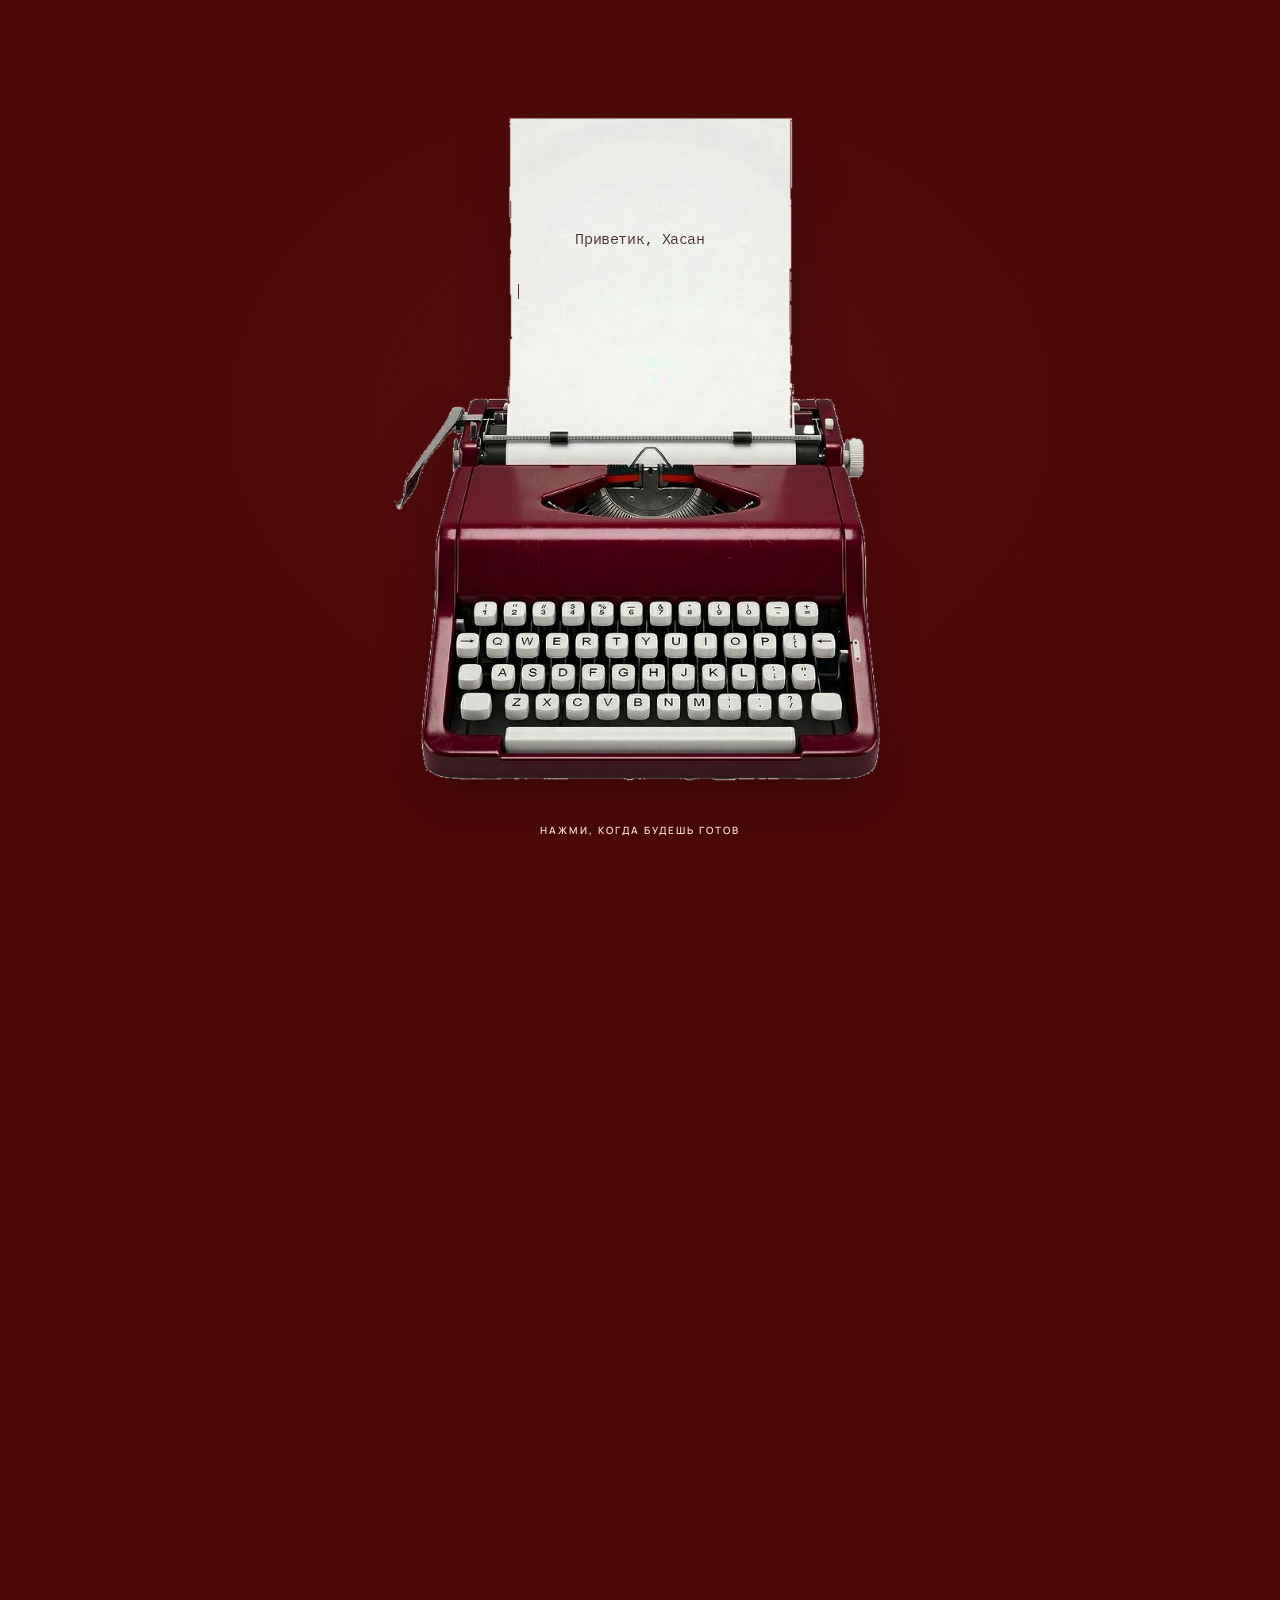
==== commit 1c95a5ab: "Add files via upload" ====
--- a/index.html
+++ b/index.html
@@ -188,7 +188,7 @@
     <!-- MY CONTENT STYLE / НОВЫЙ ЭКРАН ПОСЛЕ МЬЁЛЬНИРА -->
     <section class="scene style-scene" id="style" aria-label="Мой герой">
       <div class="style-stage">
-        <h2 class="style-title">MY CONTENT STYLE</h2>
+        <h2 class="style-title">MY SUPERHERO</h2>
         <div class="style-person">
           <img src="assets/hasan-thor-before-hammer.PNG" alt="Хасан в образе Тора">
         </div>
@@ -198,15 +198,13 @@
         <div class="style-file style-file-four"><span class="file-fold"></span>ЗАБОТЛИВЫЙ</div>
       </div>
       <div class="style-highlights" id="creatorHighlights">
-        <div class="creator-highlights-toggle creator-highlights-card" id="creatorHighlightsCard" aria-label="Creator Highlights">
+        <button class="creator-highlights-toggle creator-highlights-card message-open-button" id="creatorHighlightsCard" type="button" aria-label="Открыть послание">
           <span class="creator-highlights-kicker">ИСПЫТАНИЕ ПРОЙДЕНО</span>
-          <span class="creator-highlights-title">MY<br>SUPERHERO</span>
-        </div>
+          <span class="creator-highlights-title">ОТКРЫТЬ<br>ПОСЛАНИЕ</span>
+        </button>
         <button class="hammer-replay-flight" id="replayHammerFlight" type="button" hidden>ПОВТОРИТЬ ПОЯВЛЕНИЕ МЬЁЛЬНИРА ↻</button>
       </div>
-      <div class="scene-nav style-next">
-        <button class="text-link" id="openBeliefEnvelope">ОТКРЫТЬ МОЁ ПОСЛАНИЕ <span>↗</span></button>
-      </div>
+
     </section>
 
     <!-- ОТДЕЛЬНОЕ ПОСЛАНИЕ-КОНВЕРТ: открывается поверх основного сценария -->
--- a/styles.css
+++ b/styles.css
@@ -9112,3 +9112,58 @@
     letter-spacing: .09em !important;
   }
 }
+
+
+/* PROFILE FINISH: editorial title + message action on the existing highlight card */
+html body #style .style-title {
+  visibility: visible !important;
+  opacity: 1 !important;
+  pointer-events: auto !important;
+  color: var(--wine, #76212b) !important;
+}
+html body #style .message-open-button {
+  appearance: none !important;
+  -webkit-appearance: none !important;
+  display: flex !important;
+  flex-direction: column !important;
+  align-items: center !important;
+  justify-content: center !important;
+  gap: 10px !important;
+  width: min(360px, calc(100% - 40px)) !important;
+  min-height: 126px !important;
+  margin: 0 auto !important;
+  padding: 20px 24px !important;
+  border: 1.5px solid var(--sky, #8fc7e2) !important;
+  border-radius: 9px !important;
+  background: linear-gradient(145deg, #e2f3f9, #cfe8f2) !important;
+  color: var(--wine, #76212b) !important;
+  box-shadow: 0 10px 26px rgba(54, 105, 124, .12) !important;
+  cursor: pointer !important;
+  text-align: center !important;
+  transition: transform .25s ease, box-shadow .25s ease !important;
+}
+html body #style .message-open-button:hover {
+  transform: translateY(-3px) !important;
+  box-shadow: 0 15px 32px rgba(54, 105, 124, .18) !important;
+}
+html body #style .message-open-button .creator-highlights-kicker {
+  color: rgba(101, 22, 18, .68) !important;
+  font: 700 9px/1.4 var(--sans, Manrope, sans-serif) !important;
+  letter-spacing: .18em !important;
+}
+html body #style .message-open-button .creator-highlights-title {
+  color: var(--wine, #76212b) !important;
+  -webkit-text-fill-color: var(--wine, #76212b) !important;
+  font: 800 clamp(22px, 2.6vw, 30px)/.98 Georgia, "Times New Roman", serif !important;
+  letter-spacing: .015em !important;
+}
+@media (max-width: 700px) {
+  html body #style .style-title {
+    top: 24px !important;
+    font-size: 18px !important;
+  }
+  html body #style .message-open-button {
+    width: min(330px, calc(100% - 36px)) !important;
+    min-height: 112px !important;
+  }
+}
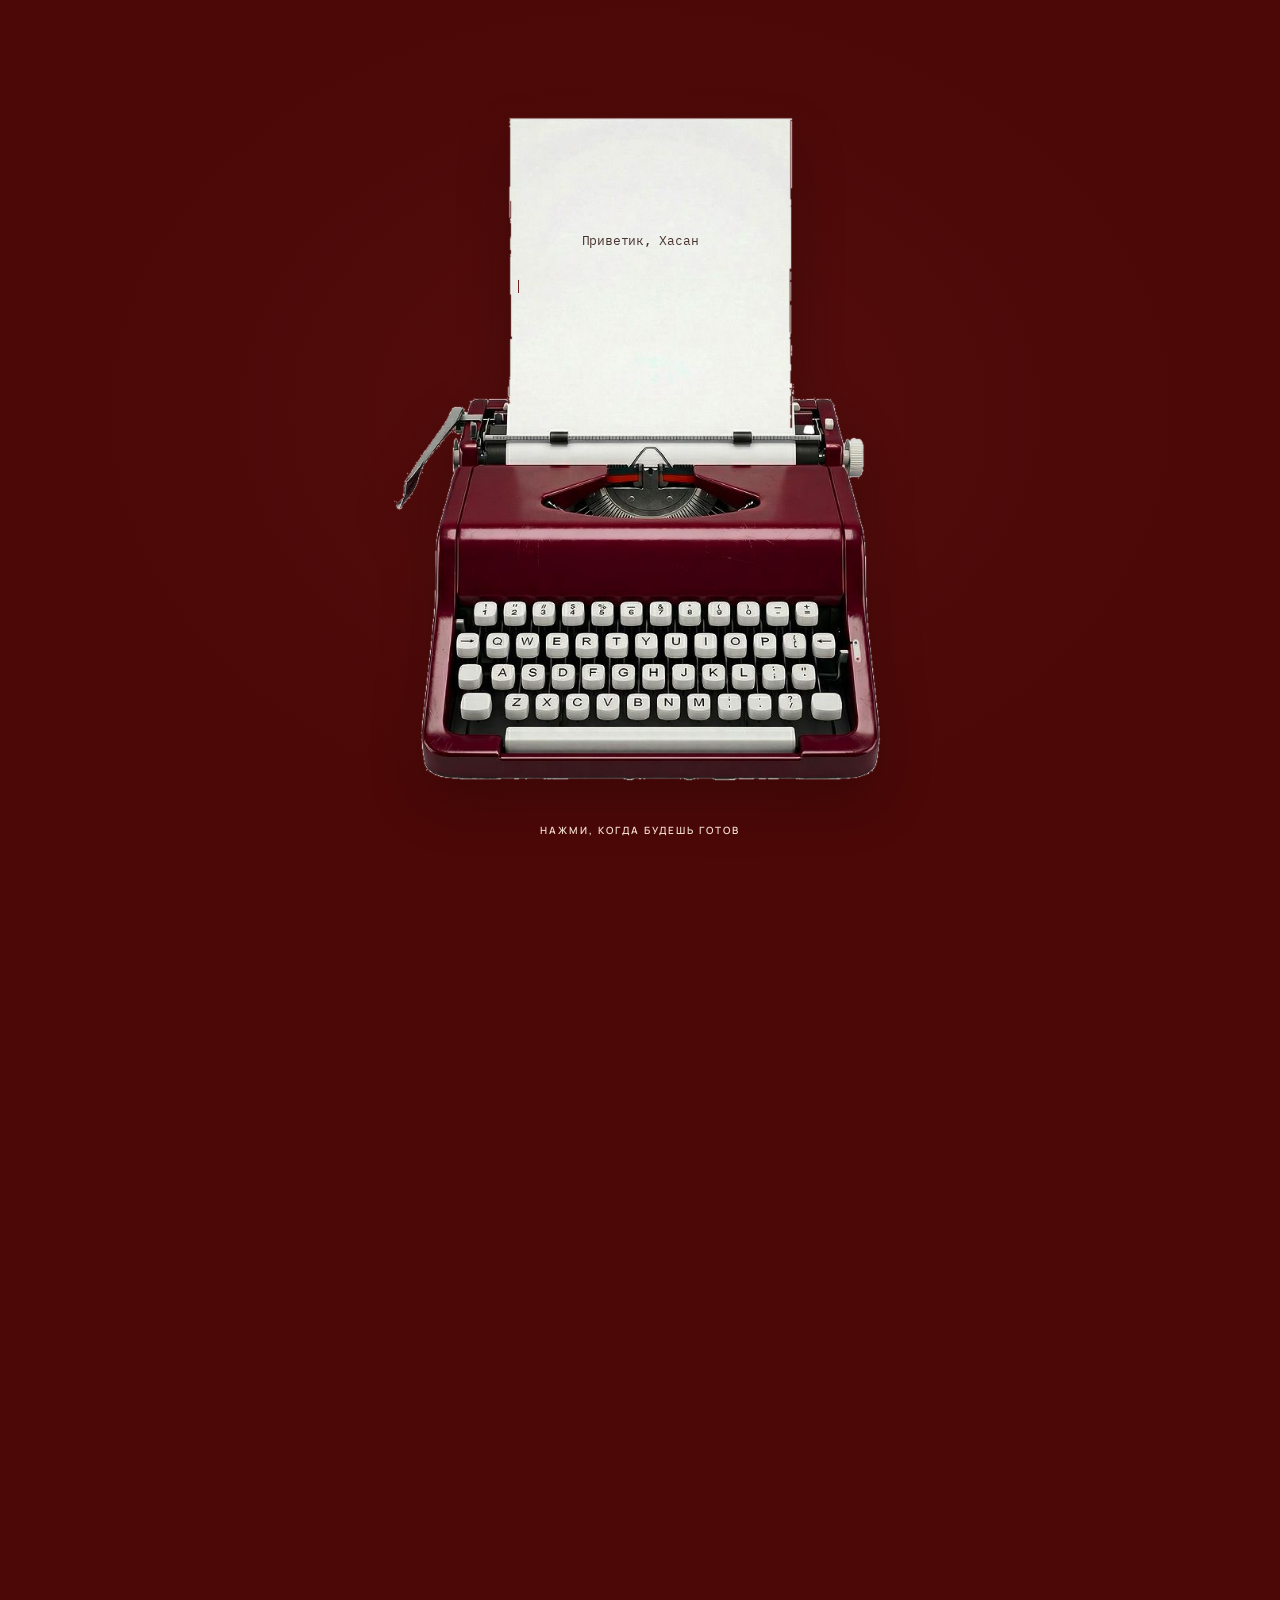
==== commit 0c06395e: "Add files via upload" ====
--- a/index.html
+++ b/index.html
@@ -25,6 +25,7 @@
           <span class="typewriter-line" data-type-line="0"></span>
           <span class="typewriter-line" data-type-line="1"></span>
           <span class="typewriter-line" data-type-line="2"></span>
+          <span class="typewriter-line" data-type-line="3"></span>
           <span class="typewriter-caret" aria-hidden="true"></span>
         </span>
         <span class="typewriter-hint" aria-hidden="true">НАЖМИ, КОГДА БУДЕШЬ ГОТОВ</span>
--- a/styles.css
+++ b/styles.css
@@ -9167,3 +9167,86 @@
     min-height: 112px !important;
   }
 }
+
+
+/* TYPEWRITER: smaller, more refined print; preserve the paper composition. */
+html body .typewriter-copy {
+  font-family: "Courier Prime", "IBM Plex Mono", monospace !important;
+  font-size: clamp(11px, .98vw, 14px) !important;
+  line-height: 1.48 !important;
+  letter-spacing: -.018em !important;
+}
+html body .typewriter-line {
+  margin-bottom: .58em !important;
+}
+@media (max-width: 700px) {
+  html body .typewriter-copy {
+    font-size: clamp(10px, 2.85vw, 12px) !important;
+    line-height: 1.42 !important;
+    letter-spacing: -.025em !important;
+  }
+}
+
+/* PROFILE: keep the portrait and the next-step link in separate flow rows. */
+@media (max-width: 680px) {
+  html body #profile .profile-hero {
+    display: flex !important;
+    flex-direction: column !important;
+    align-items: center !important;
+    gap: 0 !important;
+    margin-bottom: 0 !important;
+  }
+  html body #profile .profile-photo {
+    width: min(88vw, 390px) !important;
+    max-width: 390px !important;
+    height: auto !important;
+    min-height: 0 !important;
+    aspect-ratio: 1 / 1 !important;
+    margin: 0 auto 30px !important;
+    overflow: visible !important;
+  }
+  html body #profile .profile-photo .profile-reference-image {
+    position: relative !important;
+    display: block !important;
+    width: 100% !important;
+    height: auto !important;
+    max-height: none !important;
+    object-fit: contain !important;
+    object-position: center !important;
+  }
+  html body #profile .profile-panel {
+    margin-top: 0 !important;
+  }
+  html body #profile > .scene-nav {
+    position: relative !important;
+    z-index: 5 !important;
+    display: flex !important;
+    justify-content: center !important;
+    width: 100% !important;
+    margin: 34px auto 0 !important;
+    padding: 18px 0 0 !important;
+    clear: both !important;
+  }
+}
+
+/* The message action returns to the compact footprint of the original
+   Creator Highlights block rather than the oversized custom button. */
+html body #style .message-open-button {
+  width: min(100%, 360px) !important;
+  min-height: 100px !important;
+  padding: 18px 22px !important;
+  gap: 7px !important;
+  border-radius: 4px !important;
+  box-shadow: 0 12px 32px rgba(70, 42, 31, .08) !important;
+}
+html body #style .message-open-button .creator-highlights-title {
+  font-size: clamp(21px, 2.3vw, 27px) !important;
+  line-height: .98 !important;
+}
+@media (max-width: 700px) {
+  html body #style .message-open-button {
+    width: min(100%, 330px) !important;
+    min-height: 94px !important;
+    padding: 16px 18px !important;
+  }
+}
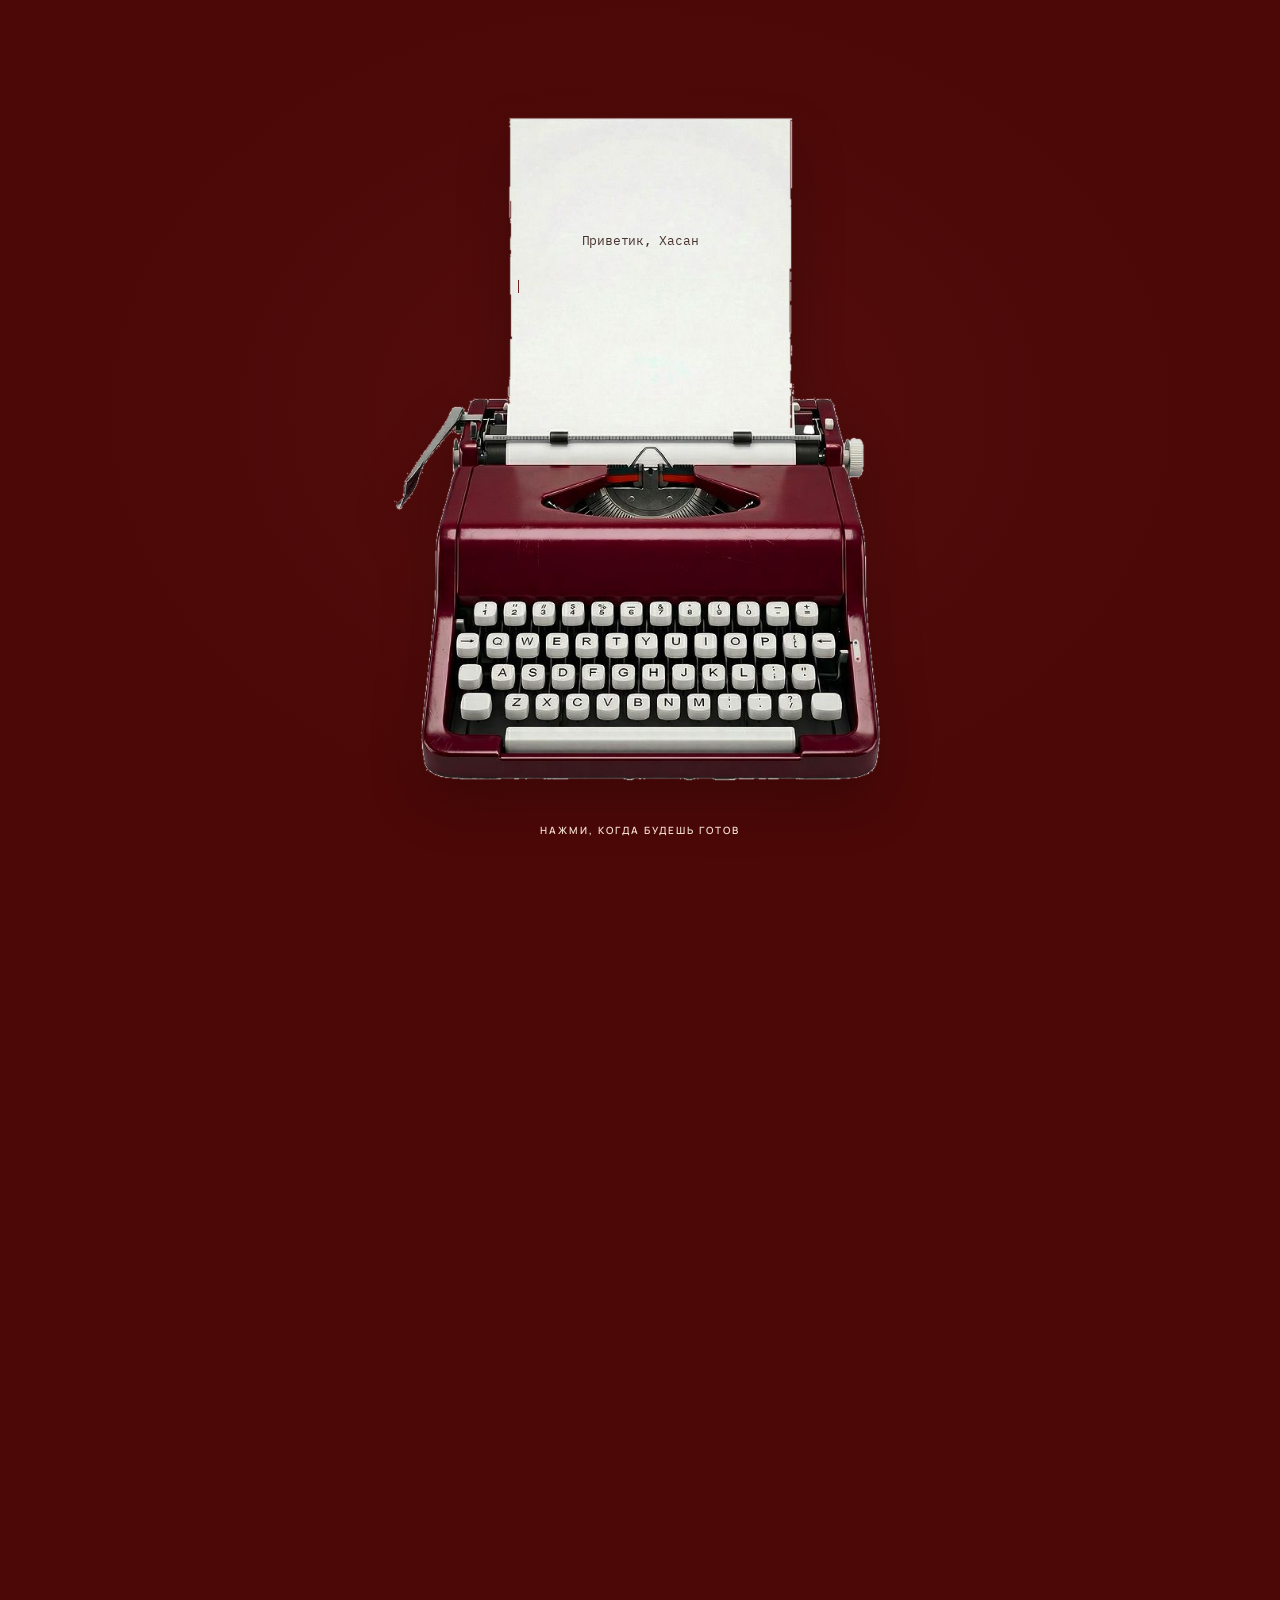
==== commit dfe378c1: "Add files via upload" ====
--- a/index.html
+++ b/index.html
@@ -11,6 +11,7 @@
   <link rel="preconnect" href="https://fonts.gstatic.com" crossorigin>
   <link href="https://fonts.googleapis.com/css2?family=Oswald:wght@400;500;600;700&family=Manrope:wght@400;500;600;700;800&family=Cormorant+Garamond:ital,wght@0,500;0,600;0,700;1,500;1,600&family=Courier+Prime:wght@400;700&family=IBM+Plex+Mono:wght@400;500&display=swap" rel="stylesheet">
   <link rel="stylesheet" href="styles.css">
+  <link rel="stylesheet" href="editorial-system.css">
 </head>
 <body data-page="chapter-one">
 
@@ -110,9 +111,6 @@
       </div>
 
 
-      <div class="scene-nav">
-        <button class="text-link" data-next="admire">К ТВОИМ СИЛЬНЫМ СТОРОНАМ <span>↗</span></button>
-      </div>
     </section>
 
     <!-- КАЧЕСТВА -->
--- a/styles.css
+++ b/styles.css
@@ -9250,3 +9250,37 @@
     padding: 16px 18px !important;
   }
 }
+
+
+/* PROFILE MOBILE/TABLET: keep the next-section label clear of the portrait. */
+@media (max-width: 900px) {
+  html body #profile > .scene-nav {
+    position: relative !important;
+    display: flex !important;
+    justify-content: center !important;
+    clear: both !important;
+    margin-top: clamp(76px, 12vw, 118px) !important;
+    padding-top: 22px !important;
+    z-index: 6 !important;
+  }
+}
+
+
+/* Cover portrait: animate with the individual CSS rotate property.
+   The image already has a !important centering transform, so animating
+   transform itself would be overridden and remain invisible. */
+html body #welcome .hero-head-illustration {
+  transform-origin: 50% 78% !important;
+  animation: hasan-head-sway-v2 4.2s ease-in-out infinite !important;
+  will-change: rotate;
+}
+@keyframes hasan-head-sway-v2 {
+  0%, 100% { rotate: -2.8deg; }
+  50% { rotate: 2.8deg; }
+}
+@media (prefers-reduced-motion: reduce) {
+  html body #welcome .hero-head-illustration {
+    animation: none !important;
+    rotate: 0deg !important;
+  }
+}
--- a/editorial-system.css
+++ b/editorial-system.css
@@ -0,0 +1,393 @@
+
+/* THE WORTHY ARCHIVE — unified editorial design system
+   One controlled layer shared by both chapters. Interaction and content remain in legacy files. */
+:root {
+  --archive-milk: #fbf6ec;
+  --archive-paper: #fffaf2;
+  --archive-wine: #76212b;
+  --archive-wine-deep: #4b1019;
+  --archive-blue: #4d8eae;
+  --archive-blue-soft: #dcecf2;
+  --archive-gold: #c9a36b;
+  --archive-ink: #392d2a;
+  --archive-muted: #816b62;
+  --archive-line: rgba(118,33,43,.19);
+  --archive-shadow: 0 18px 48px rgba(67,38,29,.08);
+  --archive-display: "Oswald", "Arial Narrow", sans-serif;
+  --archive-body: "Manrope", Arial, sans-serif;
+  --archive-serif: "Cormorant Garamond", Georgia, serif;
+}
+
+html { background: var(--archive-milk); }
+body {
+  width: 100% !important;
+  max-width: none !important;
+  min-width: 320px;
+  margin: 0 !important;
+  color: var(--archive-ink);
+  background: var(--archive-milk);
+  font-family: var(--archive-body);
+  overflow-x: clip;
+}
+body, body * { box-sizing: border-box; }
+main { width: 100%; max-width: none; margin: 0 auto; overflow-x: clip; }
+.scene {
+  width: 100% !important;
+  max-width: 1600px !important;
+  margin-inline: auto !important;
+  padding-inline: clamp(22px, 5.2vw, 88px);
+  color: var(--archive-ink);
+  background-color: var(--archive-milk);
+}
+.eyebrow, .section-top, .section-top span, .quality-index,
+.profile-detail-title, .creator-highlights-kicker {
+  color: var(--archive-wine) !important;
+  font-family: var(--archive-body) !important;
+  font-size: 10px !important;
+  font-weight: 800 !important;
+  letter-spacing: .19em !important;
+  line-height: 1.5 !important;
+  text-transform: uppercase;
+}
+h1, h2, h3, h4,
+.chapter-heading h2, .style-title, .senses-intro h2,
+.letter-opening h2, .memory-gallery-heading h2 {
+  color: var(--archive-wine);
+  font-family: var(--archive-display);
+  font-weight: 700;
+  letter-spacing: -.025em;
+  text-wrap: balance;
+}
+p { text-wrap: pretty; }
+a, button { -webkit-tap-highlight-color: transparent; }
+button { font-family: var(--archive-body); }
+
+/* Consistent top navigation and editorial rhythm */
+.topbar {
+  width: min(100% - 44px, 1480px) !important;
+  margin-inline: auto !important;
+  color: var(--archive-wine) !important;
+}
+.topbar a, .topbar button, .topbar .topbar-title {
+  color: var(--archive-wine) !important;
+}
+.scene-nav {
+  border-top: 1px solid var(--archive-line) !important;
+  margin-top: clamp(38px, 6vw, 76px) !important;
+  padding-top: 22px !important;
+}
+.text-link, .scene-nav button {
+  color: var(--archive-wine) !important;
+  font-family: var(--archive-body) !important;
+  font-size: 11px !important;
+  font-weight: 800 !important;
+  letter-spacing: .14em !important;
+  text-transform: uppercase;
+}
+.text-link span, .scene-nav button span { color: var(--archive-blue) !important; }
+
+/* Chapter I — warm editorial cover */
+#welcome {
+  background: var(--archive-milk) !important;
+  color: var(--archive-ink) !important;
+}
+#welcome .hero-layout {
+  width: min(100%, 1400px) !important;
+  margin-inline: auto !important;
+  gap: clamp(30px, 6vw, 100px) !important;
+}
+#welcome .hero-copy { color: var(--archive-ink) !important; }
+#welcome .hero-copy h1 {
+  color: var(--archive-wine) !important;
+  font-family: var(--archive-display) !important;
+  font-size: clamp(58px, 8.3vw, 124px) !important;
+  line-height: .91 !important;
+  letter-spacing: -.045em !important;
+}
+#welcome .hero-copy h1 em {
+  color: var(--archive-blue) !important;
+  font-style: italic !important;
+}
+#welcome .hero-description {
+  max-width: 590px;
+  color: var(--archive-muted) !important;
+  font-family: var(--archive-serif) !important;
+  font-size: clamp(19px, 1.65vw, 24px) !important;
+  line-height: 1.52 !important;
+}
+#welcome .hero-greeting-ending { color: var(--archive-wine) !important; }
+#welcome .eyebrow { color: var(--archive-wine) !important; }
+#welcome .button-light {
+  border: 1px solid var(--archive-wine) !important;
+  border-radius: 2px !important;
+  background: var(--archive-wine) !important;
+  color: var(--archive-paper) !important;
+  box-shadow: none !important;
+  letter-spacing: .12em !important;
+}
+#welcome .hero-small { color: var(--archive-muted) !important; }
+
+/* Profile — editorial portrait and clear two-column hierarchy */
+#profile {
+  min-height: auto !important;
+  padding-block: clamp(58px, 8vw, 112px) !important;
+  background: var(--archive-milk) !important;
+}
+#profile .profile-hero {
+  width: min(100%, 1260px) !important;
+  margin-inline: auto !important;
+  align-items: center !important;
+  gap: clamp(36px, 6.5vw, 104px) !important;
+}
+#profile .profile-photo {
+  box-shadow: none !important;
+  border: 1px solid rgba(201,163,107,.72) !important;
+  background: transparent !important;
+}
+#profile .profile-panel { color: var(--archive-ink) !important; }
+#profile .profile-panel h2 {
+  color: var(--archive-wine) !important;
+  font-family: var(--archive-display) !important;
+  font-size: clamp(52px, 7vw, 88px) !important;
+  line-height: .94 !important;
+}
+#profile .profile-description {
+  color: var(--archive-muted) !important;
+  font-family: var(--archive-serif) !important;
+  font-size: clamp(19px, 1.7vw, 24px) !important;
+  line-height: 1.5 !important;
+}
+#profile .profile-detail-item {
+  border-top: 1px solid var(--archive-line) !important;
+  background: transparent !important;
+}
+#profile .profile-detail-item span { color: var(--archive-blue) !important; }
+#profile .profile-detail-item b { color: var(--archive-wine) !important; }
+#profile .profile-detail-item small { color: var(--archive-muted) !important; }
+
+/* Qualities — restrained magazine grid, not a stack of unrelated cards */
+#admire {
+  padding-block: clamp(72px, 9vw, 132px) !important;
+  background: var(--archive-milk) !important;
+}
+#admire .chapter-heading h2 {
+  color: var(--archive-wine) !important;
+  font-size: clamp(52px, 8vw, 112px) !important;
+  line-height: .93 !important;
+}
+#admire .chapter-heading h2 span { color: var(--archive-blue) !important; }
+#admire .quality-traits {
+  border-block: 1px solid var(--archive-line);
+  padding-block: 18px;
+  gap: 12px 24px !important;
+}
+#admire .quality-traits span {
+  color: var(--archive-wine) !important;
+  font-family: var(--archive-body) !important;
+  font-size: 10px !important;
+  font-weight: 800 !important;
+  letter-spacing: .13em !important;
+}
+#admire .quality-card {
+  background: transparent !important;
+  border: 0 !important;
+  border-top: 1px solid var(--archive-line) !important;
+  box-shadow: none !important;
+}
+#admire .quality-card h3, #admire .quality-card strong { color: var(--archive-wine) !important; }
+#admire .quality-card p { color: var(--archive-muted) !important; font-family: var(--archive-serif) !important; }
+
+/* Story bridge and hammer — retain existing assets, timings and handlers */
+#hammer {
+  background-color: var(--archive-wine-deep) !important;
+  color: var(--archive-paper) !important;
+}
+#hammer .hammer-story-transition { color: var(--archive-paper) !important; }
+#hammer .hammer-story-transition p,
+#hammer .hammer-copy p { color: #f0e2d9 !important; }
+#hammer .hammer-copy h2, #hammer .hammer-copy h3 { color: var(--archive-paper) !important; }
+#hammer .hammer-copy em, #hammer .hammer-result { color: #d9b982 !important; }
+#hammer .hammer-hint { color: #d9b982 !important; }
+
+/* Hero reveal / My Superhero — retain image and compact call-to-action */
+#style {
+  padding-block: clamp(50px, 7vw, 96px) !important;
+  background: var(--archive-milk) !important;
+  color: var(--archive-ink) !important;
+}
+#style .style-stage {
+  width: min(100%, 1260px) !important;
+  margin-inline: auto !important;
+}
+#style .style-title {
+  color: var(--archive-wine) !important;
+  font-family: var(--archive-serif) !important;
+  font-size: clamp(38px, 5.2vw, 68px) !important;
+  font-weight: 700 !important;
+  letter-spacing: -.035em !important;
+}
+#style .style-file {
+  background: var(--archive-wine) !important;
+  color: var(--archive-paper) !important;
+  border: 0 !important;
+  box-shadow: 0 10px 24px rgba(67,38,29,.10) !important;
+}
+#style .style-highlights { margin-top: clamp(26px, 4vw, 52px) !important; }
+#style .message-open-button {
+  width: min(300px, calc(100% - 36px)) !important;
+  min-height: 88px !important;
+  padding: 14px 20px !important;
+  border: 1px solid var(--archive-blue) !important;
+  border-radius: 2px !important;
+  background: var(--archive-blue-soft) !important;
+  color: var(--archive-wine) !important;
+  box-shadow: none !important;
+}
+#style .message-open-button .creator-highlights-kicker { color: var(--archive-wine) !important; }
+#style .message-open-button .creator-highlights-title {
+  color: var(--archive-wine) !important;
+  -webkit-text-fill-color: var(--archive-wine) !important;
+  font-family: var(--archive-display) !important;
+  font-size: clamp(20px, 2.1vw, 26px) !important;
+}
+
+/* Chapter II — same paper, wine and blue design language */
+body[data-page="chapter-two"] { background: var(--archive-milk) !important; color: var(--archive-ink) !important; }
+body[data-page="chapter-two"] .scene {
+  max-width: 1600px !important;
+  background: var(--archive-milk) !important;
+}
+#senses, #letter { background: var(--archive-milk) !important; color: var(--archive-ink) !important; }
+#senses .senses-intro {
+  width: min(100%, 1320px);
+  margin-inline: auto;
+}
+#senses .senses-intro h2 {
+  color: var(--archive-wine) !important;
+  font-size: clamp(44px, 6.4vw, 88px) !important;
+  line-height: .98 !important;
+}
+#senses .senses-intro h2 em { color: var(--archive-blue) !important; }
+#senses .senses-intro-text {
+  color: var(--archive-muted) !important;
+  font-family: var(--archive-serif) !important;
+  font-size: clamp(19px, 1.65vw, 24px) !important;
+  line-height: 1.52 !important;
+}
+#senses .sense-route {
+  width: min(100% - 44px, 1180px) !important;
+  color: var(--archive-ink) !important;
+}
+#senses .sense-route-heading h3,
+#senses .sense-route-step h3 { color: var(--archive-blue) !important; }
+#senses .sense-route-heading em { color: var(--archive-wine) !important; }
+#senses .sense-route-step p,
+#senses .sense-route-step .sense-route-copy { color: var(--archive-muted) !important; }
+#senses .challenge-gallery {
+  background: transparent !important;
+  padding-block: clamp(36px, 6vw, 76px) !important;
+}
+#senses .puzzle-route {
+  width: min(100% - 44px, 1180px) !important;
+}
+#senses .puzzle-slide,
+#senses .puzzle-slide.is-active,
+#senses .puzzle-slide .riddle-panel,
+#senses .puzzle-slide .cafe-receipt,
+#senses .puzzle-slide .spot-game-panel {
+  background: transparent !important;
+  border: 0 !important;
+  border-radius: 0 !important;
+  box-shadow: none !important;
+}
+#senses .puzzle-slide { padding: clamp(18px, 3vw, 34px) 0 !important; }
+#senses .puzzle-slide h3,
+#senses .puzzle-slide h4 { color: var(--archive-wine) !important; }
+#senses .puzzle-slide p { color: var(--archive-muted) !important; }
+#senses input, #senses textarea {
+  border: 1px solid rgba(118,33,43,.28) !important;
+  border-radius: 0 !important;
+  background: rgba(255,250,242,.58) !important;
+  color: var(--archive-ink) !important;
+  box-shadow: none !important;
+}
+#senses button:not(.text-link) {
+  border-radius: 2px !important;
+  box-shadow: none !important;
+}
+#senses .senses-begin,
+#senses .riddle-panel button,
+#senses .cafe-receipt button {
+  border: 1px solid var(--archive-wine) !important;
+  background: var(--archive-wine) !important;
+  color: var(--archive-paper) !important;
+}
+
+/* Cipher, letter and photo archive */
+#letter { padding-block: clamp(52px, 8vw, 112px) !important; }
+#letter .letter-opening h2 {
+  color: var(--archive-wine) !important;
+  font-family: var(--archive-display) !important;
+  font-size: clamp(68px, 12vw, 150px) !important;
+  line-height: .88 !important;
+  letter-spacing: -.035em !important;
+}
+#letter .letter-opening > p:last-child {
+  color: var(--archive-blue) !important;
+  font-family: var(--archive-serif) !important;
+  font-size: clamp(23px, 2.2vw, 32px) !important;
+}
+#letter .personal-letter {
+  border-left: 1px solid var(--archive-gold) !important;
+  border-right: 1px solid var(--archive-gold) !important;
+  background: transparent !important;
+  box-shadow: none !important;
+}
+#letter .personal-letter p { color: var(--archive-ink) !important; }
+#letter .personal-letter-top,
+#letter .personal-letter .eyebrow { color: var(--archive-wine) !important; }
+#letter .personal-letter-signature,
+#letter .personal-letter-end { color: var(--archive-blue) !important; }
+#letter .memory-gallery {
+  border-top: 1px solid var(--archive-line) !important;
+}
+#letter .memory-gallery-heading h2 { color: var(--archive-wine) !important; }
+#letter .memory-gallery-heading h2 em { color: var(--archive-blue) !important; }
+#letter .memory-gallery-heading p { color: var(--archive-muted) !important; }
+
+/* Shared interactive states */
+button:focus-visible, a:focus-visible, input:focus-visible {
+  outline: 2px solid var(--archive-blue) !important;
+  outline-offset: 4px !important;
+}
+@media (hover:hover) {
+  .text-link:hover, .scene-nav button:hover { color: var(--archive-blue) !important; }
+  #style .message-open-button:hover { transform: translateY(-2px); }
+}
+@media (max-width: 900px) {
+  .scene { padding-inline: clamp(18px, 4.5vw, 38px) !important; }
+  #welcome .hero-layout { grid-template-columns: 1fr !important; }
+  #profile .profile-hero { grid-template-columns: minmax(0, .9fr) minmax(0, 1fr) !important; }
+  #senses .senses-intro { min-height: 0 !important; }
+}
+@media (max-width: 680px) {
+  .scene { padding-inline: 20px !important; }
+  #welcome { padding-top: 46px !important; padding-bottom: 58px !important; }
+  #welcome .hero-copy h1 { font-size: clamp(52px, 14vw, 78px) !important; }
+  #welcome .hero-description { font-size: 19px !important; }
+  #profile .profile-hero { display: flex !important; flex-direction: column !important; }
+  #profile .profile-photo { width: min(88vw, 390px) !important; margin-inline: auto !important; }
+  #profile .profile-panel { width: 100% !important; }
+  #admire .chapter-heading h2 { font-size: clamp(46px, 12vw, 70px) !important; }
+  #style .style-title { font-size: clamp(36px, 10vw, 52px) !important; }
+  #style .style-file { font-size: 10px !important; }
+  #senses .senses-intro { display: flex !important; flex-direction: column !important; }
+  #senses .senses-intro h2 { font-size: clamp(42px, 11vw, 60px) !important; }
+  #senses .sense-route { width: calc(100% - 8px) !important; }
+  #senses .puzzle-route { width: calc(100% - 8px) !important; }
+  #letter .letter-opening h2 { font-size: clamp(62px, 17vw, 94px) !important; }
+  #letter .personal-letter { padding-inline: 18px !important; }
+}
+@media (prefers-reduced-motion: reduce) {
+  *, *::before, *::after { scroll-behavior: auto !important; }
+}
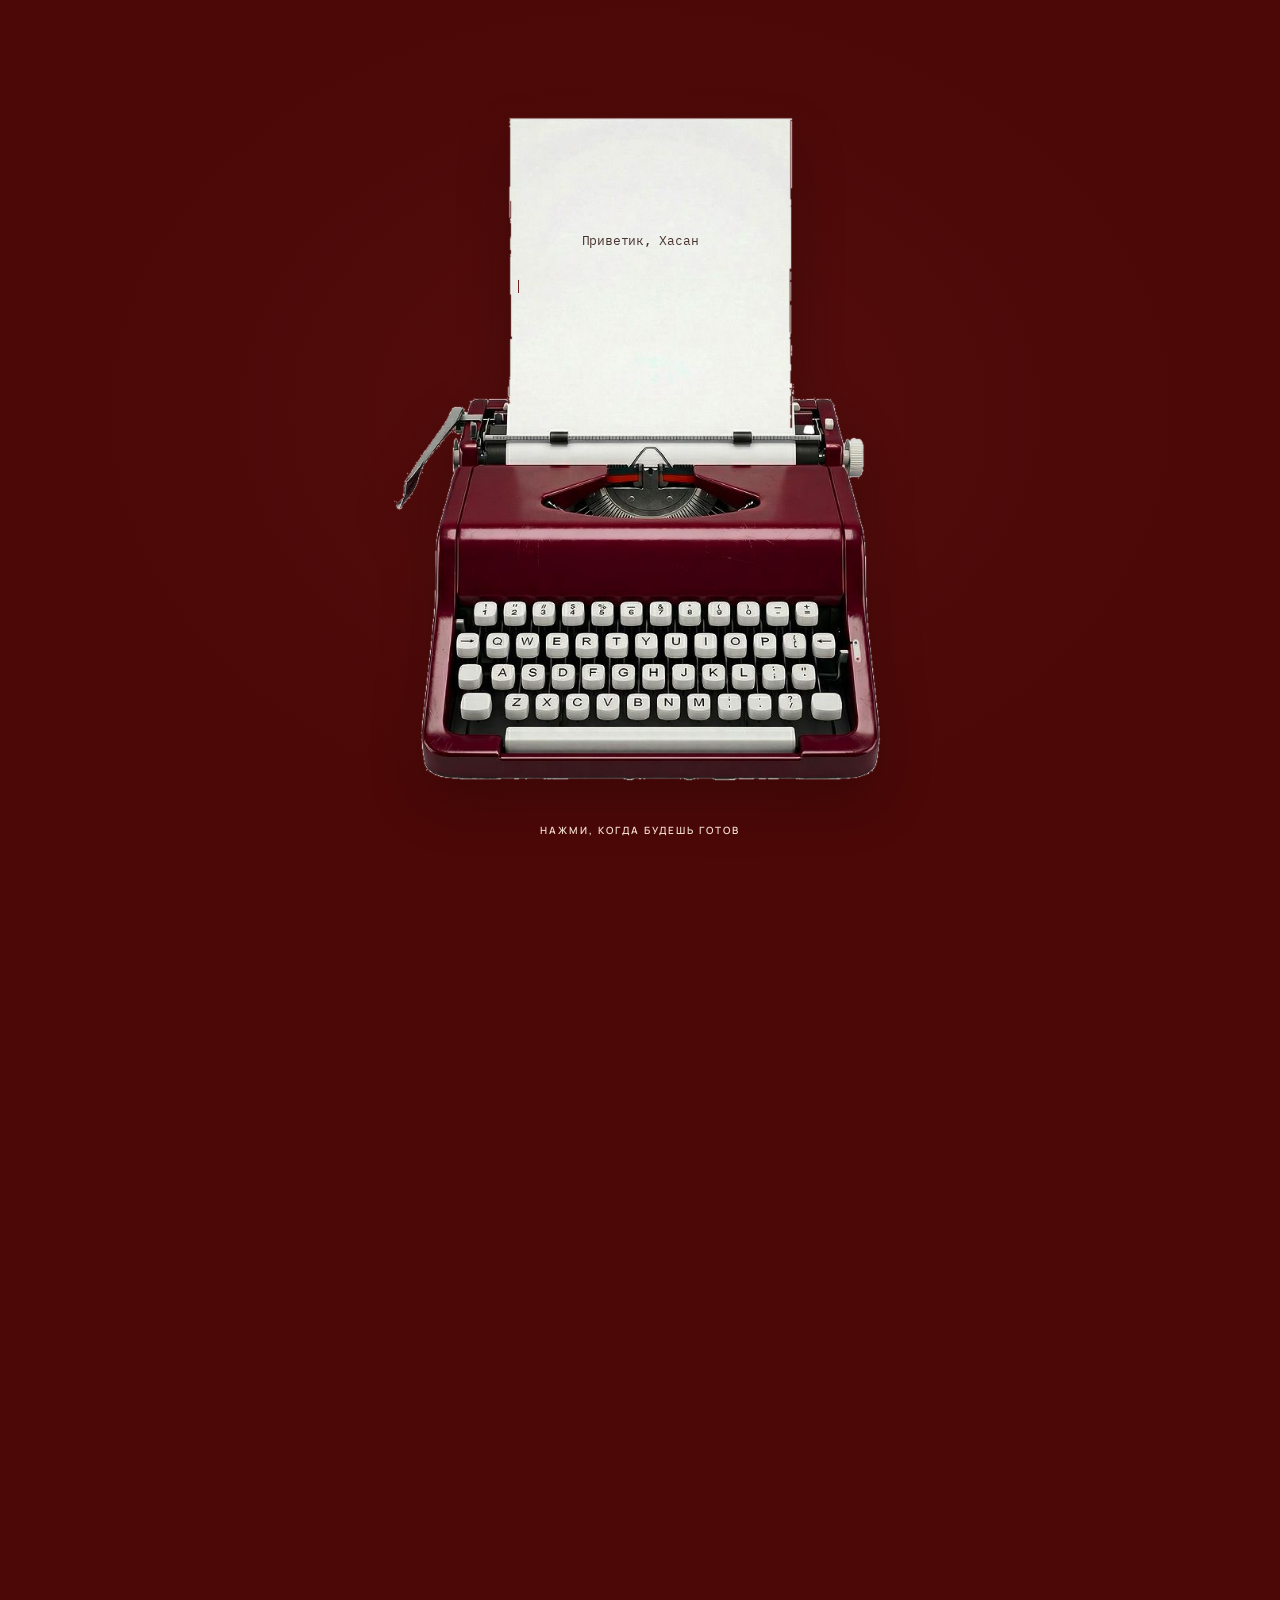
==== commit e09d4b6f: "Add files via upload" ====
--- a/index.html
+++ b/index.html
@@ -11,7 +11,6 @@
   <link rel="preconnect" href="https://fonts.gstatic.com" crossorigin>
   <link href="https://fonts.googleapis.com/css2?family=Oswald:wght@400;500;600;700&family=Manrope:wght@400;500;600;700;800&family=Cormorant+Garamond:ital,wght@0,500;0,600;0,700;1,500;1,600&family=Courier+Prime:wght@400;700&family=IBM+Plex+Mono:wght@400;500&display=swap" rel="stylesheet">
   <link rel="stylesheet" href="styles.css">
-  <link rel="stylesheet" href="editorial-system.css">
 </head>
 <body data-page="chapter-one">
 
--- a/styles.css
+++ b/styles.css
@@ -9284,3 +9284,147 @@
     rotate: 0deg !important;
   }
 }
+
+/* ==========================================================
+   THE WORTHY ARCHIVE — LIGHT EDITORIAL REFINEMENT
+   Typography and reading rhythm only; preserve scene layouts,
+   illustrations, photography, interactions and puzzle logic.
+   ========================================================== */
+:root {
+  --sans: "Manrope", Arial, sans-serif;
+  --display: "Cormorant Garamond", Georgia, serif;
+  --serif: "Cormorant Garamond", Georgia, serif;
+  --archive-cream: #fbf7ef;
+  --archive-paper: #fffdf8;
+  --archive-wine: #76212b;
+  --archive-wine-deep: #651612;
+  --archive-sky: #8fc7d8;
+  --archive-ink: #493b36;
+  --archive-muted: #806d65;
+}
+
+html body {
+  color: var(--archive-ink);
+  font-family: var(--sans);
+  font-size: 15px;
+  line-height: 1.72;
+  -webkit-font-smoothing: antialiased;
+  text-rendering: optimizeLegibility;
+}
+
+/* A clear, repeatable type scale for the light editorial chapters. */
+html body :is(#welcome, #profile, #admire, #style, #senses, #letter) h1,
+html body :is(#welcome, #profile, #admire, #style, #senses, #letter) h2,
+html body :is(#welcome, #profile, #admire, #style, #senses, #letter) h3 {
+  font-family: var(--display) !important;
+  font-weight: 600 !important;
+  color: var(--archive-wine-deep);
+  letter-spacing: -.018em;
+  text-wrap: balance;
+}
+html body :is(#welcome, #profile, #admire, #style, #senses, #letter) :is(p, li, small) {
+  font-family: var(--sans);
+}
+html body :is(#welcome, #profile, #admire, #style, #senses, #letter) :is(.eyebrow, .section-top, .profile-labels, .profile-universe, .progress, .hero-small, .hero-caption) {
+  font-family: var(--sans) !important;
+  font-size: 10px !important;
+  line-height: 1.5 !important;
+  font-weight: 700 !important;
+  letter-spacing: .13em !important;
+}
+html body :is(#welcome, #profile, #admire, #style, #senses, #letter) :is(.hero-description, .profile-description, .senses-intro-text, .personal-letter-body) {
+  color: var(--archive-ink);
+  font-family: var(--sans) !important;
+  font-size: clamp(14px, 1.08vw, 16px) !important;
+  line-height: 1.78 !important;
+  font-weight: 400 !important;
+  letter-spacing: 0 !important;
+}
+html body :is(#welcome, #profile, #admire, #style, #senses, #letter) :is(.hero-description p, .profile-description, .senses-intro-text p) {
+  margin-block: 0 1em;
+}
+html body :is(#welcome, #profile, #admire, #style, #senses, #letter) :is(.eyebrow, .section-top) {
+  color: var(--archive-wine) !important;
+}
+html body :is(#welcome, #profile, #admire, #style, #senses, #letter) :is(.hero-small, .hero-caption, .profile-detail-item small, .memory-gallery-heading > p) {
+  color: var(--archive-muted) !important;
+}
+
+/* Keep the cover expressive, but make its copy easier to read. */
+html body #welcome .hero-copy h1 {
+  font-size: clamp(48px, 6.2vw, 88px) !important;
+  line-height: .98 !important;
+  letter-spacing: -.035em !important;
+}
+html body #welcome .hero-description {
+  max-width: 590px;
+}
+html body #welcome .hero-greeting-ending {
+  color: var(--archive-wine) !important;
+  font-weight: 700 !important;
+}
+
+/* Harmonise headings and detail copy without changing card geometry. */
+html body #profile .profile-panel h2 {
+  font-size: clamp(48px, 6vw, 78px) !important;
+  line-height: .98 !important;
+}
+html body #profile .profile-detail-item b {
+  font-family: var(--display) !important;
+  font-size: clamp(17px, 1.45vw, 21px) !important;
+  line-height: 1.12 !important;
+  font-weight: 700 !important;
+}
+html body #admire .admire-long-title {
+  font-family: var(--display) !important;
+  font-weight: 600 !important;
+  line-height: 1.02 !important;
+  letter-spacing: -.035em !important;
+}
+html body #style .style-title {
+  font-family: var(--display) !important;
+  font-weight: 600 !important;
+  letter-spacing: .015em !important;
+}
+
+/* Five senses: warm, readable editorial typography; preserve its artwork. */
+html body #senses .senses-intro-copy h2 {
+  font-size: clamp(36px, 5vw, 66px) !important;
+  line-height: 1.02 !important;
+  letter-spacing: -.025em !important;
+}
+html body #senses .senses-intro-text p {
+  max-width: 62ch;
+  color: var(--archive-ink) !important;
+  font-size: clamp(14px, 1.05vw, 16px) !important;
+  line-height: 1.78 !important;
+}
+html body #senses .senses-begin {
+  color: var(--archive-wine) !important;
+  font-family: var(--sans) !important;
+  font-size: 10px !important;
+  font-weight: 800 !important;
+  letter-spacing: .12em !important;
+}
+html body #letter .letter-opening h2,
+html body #letter .memory-gallery-heading h2 {
+  font-family: var(--display) !important;
+  line-height: 1 !important;
+  letter-spacing: -.025em !important;
+}
+html body #letter .personal-letter-body {
+  max-width: 68ch;
+  font-size: 16px !important;
+  line-height: 1.9 !important;
+}
+
+/* Mobile rhythm: preserve the layout while preventing dense text blocks. */
+@media (max-width: 700px) {
+  html body { font-size: 14px; line-height: 1.68; }
+  html body #welcome .hero-copy h1 { font-size: clamp(42px, 12vw, 62px) !important; }
+  html body #senses .senses-intro-copy h2 { font-size: clamp(34px, 9vw, 48px) !important; }
+  html body :is(#welcome, #profile, #admire, #style, #senses, #letter) :is(.hero-description, .profile-description, .senses-intro-text) {
+    font-size: 14px !important;
+    line-height: 1.72 !important;
+  }
+}
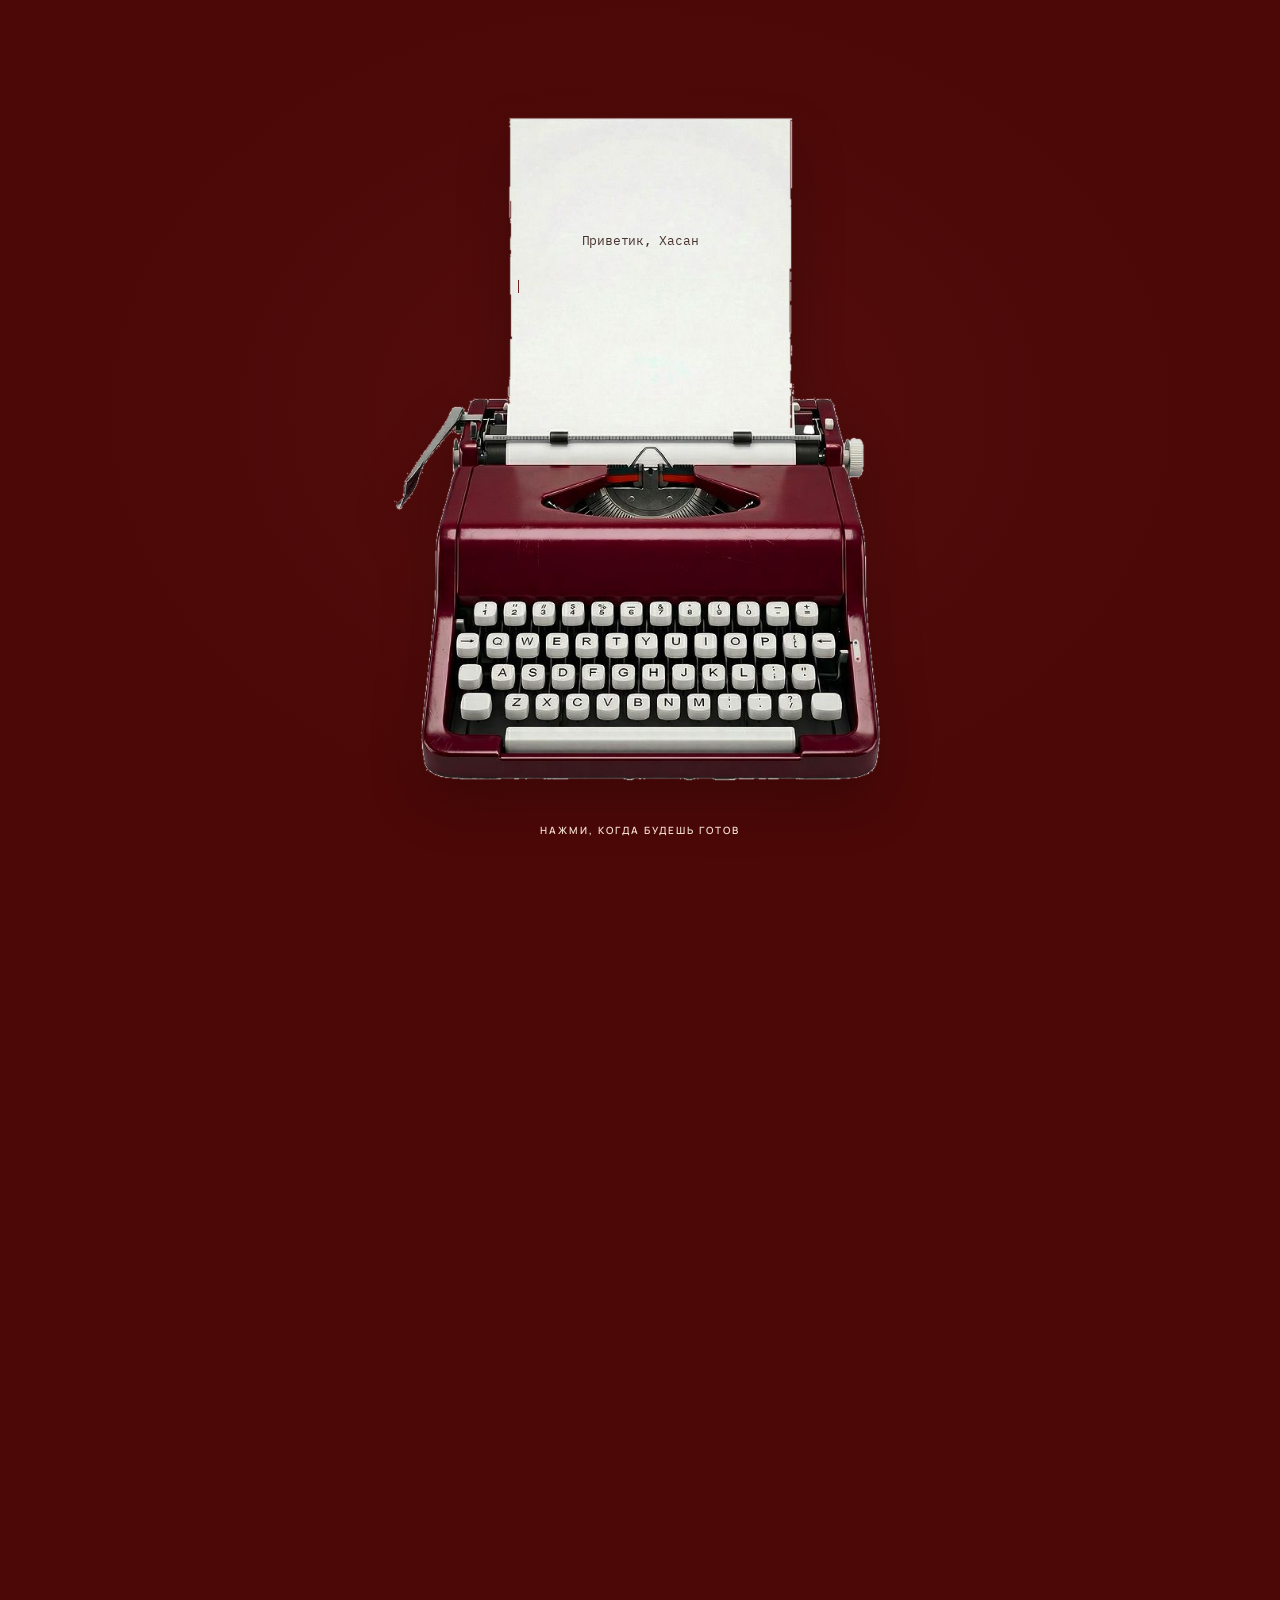
==== commit 96ac8671: "Add files via upload" ====
--- a/index.html
+++ b/index.html
@@ -56,9 +56,9 @@
           <p class="eyebrow"><span></span> ОСОБЕННОЕ ИЗДАНИЕ · ТОЛЬКО ДЛЯ ТЕБЯ</p>
           <h1>Моему<em> любимому</em></h1>
           <div class="hero-description">
-            <p>Ещё один год твоей жизни. И я очень рада, что могу быть рядом — видеть твои победы, смеяться с тобой и разделять даже самые обычные дни.</p>
-            <p>Сегодня хочется пожелать тебе не просто исполнения желаний, а жизни, в которой будет много поводов гордиться собой, смелых решений, счастливых случайностей и больших возможностей.</p>
-            <p>Пусть всё, к чему ты стремишься, постепенно становится реальностью.</p>
+            <p>Ещё один год твоей жизни. И я очень рада, что могу быть рядом — видеть, как ты растёшь, радоваться твоим победам и разделять с тобой даже самые обычные дни.</p>
+            <p>Я хочу, чтобы впереди у тебя было много поводов гордиться собой, чтобы хватало смелости на всё задуманное, а рядом всегда были люди, с которыми можно быть настоящим.</p>
+            <p>Пусть этот год принесёт тебе много хорошего. Ты этого заслуживаешь.</p>
             <p class="hero-greeting-ending">С днём рождения, любимый!</p>
           </div>
           <button class="button button-light" id="beginBtn">
@@ -81,13 +81,13 @@
         </div>
 
         <div class="profile-panel">
-          <p class="eyebrow">THE MAIN CHARACTER</p>
+          <p class="eyebrow">НЕМНОГО ВНИМАНИЯ ТЕБЕ</p>
           <h2>ХАСАН</h2>
-          
-          <p class="profile-description">Есть люди, которых невозможно описать одной фотографией, несколькими фактами или короткой характеристикой. Ты как раз такой человек.</p>
-          <p class="profile-description">Поэтому я решила посвятить тебе целое небольшое издание. Здесь будут твои сильные стороны, немного любимой магии, несколько испытаний и кое-что, что я давно хотела тебе сказать.</p>
+          <p class="profile-description">Знаешь, в тебе гораздо больше, чем можно рассказать за один вечер или уместить в несколько фотографий.</p>
+          <p class="profile-description">И мне захотелось собрать здесь всё то, что я особенно люблю и ценю в тебе. Твои качества, привычки, маленькие особенности и кое-что из того, что делает тебя именно тобой.</p>
+          <p class="profile-description profile-personal-aside">Так что сегодня немного внимания тебе. Заслужил :)</p>
       <div class="profile-details-wrap">
-        <p class="profile-detail-title profile-details-heading">ОПЫТ</p>
+        <p class="profile-detail-title profile-details-heading">ЧТО ДЕЛАЕТ ТЕБЯ ТОБОЙ</p>
         <div class="profile-details">
           <div class="profile-detail-item">
             <span>24 ГОДА</span>
@@ -116,7 +116,9 @@
     <section class="scene" id="admire">
       <div class="section-top"><span>ЧАСТЬ I / ЗА КАДРОМ ГЕРОИЗМА</span><span>02 — 05</span></div>
       <div class="chapter-heading">
-        <h2 class="admire-long-title">ЧТО ДЕЛАЕТ ТЕБЯ <span>ТОБОЙ.</span></h2>
+        <p class="eyebrow">МНЕ НРАВИТСЯ В ТЕБЕ ТАК МНОГО</p>
+        <h2 class="admire-long-title">ЧТО ДЕЛАЕТ ТЕБЯ <span>ТОБОЙ</span></h2>
+        <p class="editorial-lead">И дело даже не в каком-то одном качестве. Мне нравится, как всё это сочетается в тебе.</p>
       </div>
       <div class="quality-traits" aria-label="Сильные стороны Хасана">
         <span>ИНТЕЛЛЕКТ</span><span>СТРАТЕГИЯ</span><span>НАДЁЖНОСТЬ</span>
@@ -124,7 +126,7 @@
         <span>РЕШЕНИЕ ПРОБЛЕМ</span>
       </div>
       <div class="quality-list" id="noteGrid"></div>
-      <p class="admire-closing-line" id="admireClosingLine">Но знаешь, мне кажется, есть в тебе кое-что ещё…</p>
+      <p class="admire-closing-line" id="admireClosingLine">И всё это — только часть того, за что я тебя люблю и ценю.</p>
       <div class="scene-nav">
         <button class="text-link" data-next="hammer">К ОДНОМУ НЕБОЛЬШОМУ ИСПЫТАНИЮ <span>↗</span></button>
       </div>
@@ -152,14 +154,13 @@
         <p class="hammer-story-line story-lead" data-story-line="0">Не всё можно описать словами.</p>
         <p class="hammer-story-line story-support" data-story-line="1">Иногда характер говорит громче любых слов.</p>
         <p class="hammer-story-line story-support story-last" data-story-line="2">А иногда даже самые обычные люди становятся частью легенд…</p>
-        <p class="hammer-story-line story-kicker hammer-story-second" data-story-line="3">В мире твоей любимой истории есть кое-что особенное.</p>
-        <p class="hammer-story-line story-lead story-hammer hammer-story-second" data-story-line="4">Молот, который подчиняется не каждому.</p>
+        <p class="hammer-story-line story-kicker hammer-story-second" data-story-line="3">Я знаю, как тебе нравится эта история.</p>
+        <p class="hammer-story-line story-lead story-hammer hammer-story-second" data-story-line="4">Поэтому не могла не добавить кое-что оттуда. Ну что, проверим?</p>
       </div>
       <div class="hammer-topline"><span>ОТДЕЛЬНАЯ ГЛАВА · МЬЁЛЬНИР</span><span>АСГАРД / 01</span></div>
       <div class="hammer-intro" id="hammerIntro">
         <p class="eyebrow">ГОВОРЯТ, ТОЛЬКО ДОСТОЙНЫЙ <br>СПОСОБЕН ПОДНЯТЬ МЬЁЛЬНИР</p>
-        <h2 id="hammerTitle">НЕМНОГО МАГИИ ИЗ<em> ЛЮБИМОЙ ИСТОРИИ</em></h2>
-        <p>Я знаю, как тебе нравится эта история. Поэтому не могла не добавить кое-что оттуда. Ну что, проверим?</p>
+        <h2 id="hammerTitle">КАЖЕТСЯ, ЗДЕСЬ <em>БЕЗ МАГИИ НЕ ОБОЙТИСЬ</em></h2>
       </div>
       <div class="hammer-arena" id="hammerArena">
         <div class="stone-platform">
@@ -186,7 +187,7 @@
     <!-- MY CONTENT STYLE / НОВЫЙ ЭКРАН ПОСЛЕ МЬЁЛЬНИРА -->
     <section class="scene style-scene" id="style" aria-label="Мой герой">
       <div class="style-stage">
-        <h2 class="style-title">MY SUPERHERO</h2>
+        <h2 class="style-title">МОЙ ГЕРОЙ</h2>
         <div class="style-person">
           <img src="assets/hasan-thor-before-hammer.PNG" alt="Хасан в образе Тора">
         </div>
@@ -211,15 +212,14 @@
         <p class="eyebrow">НЕ ОТ ЛЕГЕНДЫ. ОТ МЕНЯ.</p>
         <h2 id="beliefTitle">Я ЗНАЮ, НА ЧТО ТЫ СПОСОБЕН.</h2>
         <div class="belief-copy">
-          <p>Я хочу, чтобы ты никогда не сомневался в себе настолько, чтобы забыть, сколько в тебе возможностей.</p>
-          <p>Я верю в твой ум, твой характер, твои идеи и в то, что ты способен добиться гораздо большего, чем иногда сам себе представляешь.</p>
-          <p>Я хочу, чтобы у тебя получалось всё, к чему ты стремишься. Чтобы сбывались даже те желания, о которых ты пока никому не рассказываешь. Чтобы рядом оказывались нужные люди, появлялись возможности и хватало смелости ими воспользоваться.</p>
-          <p>И даже если что-то будет идти не так, я хочу, чтобы ты помнил: одна неудача ничего не говорит о том, на что ты способен.</p>
-          <p>Я очень хочу быть рядом, видеть твои победы, гордиться тобой и радоваться всему, что у тебя получается.</p>
-          <p>А если вдруг ты сам в себе усомнишься — я напомню тебе, какой ты невероятный.</p>
-        </div>
+          <p>Я хочу, чтобы ты никогда не забывал, сколько в тебе возможностей. Иногда мне кажется, что ты сам не до конца представляешь, на что способен.</p>
+          <p>Я восхищаюсь твоим умом, твоим характером и тем, как ты умеешь находить решения. И мне очень хочется, чтобы ты не боялся идти к тому, чего действительно хочешь.</p>
+          <p>Пусть у тебя получается даже то, что сейчас кажется сложным. Пусть рядом будут нужные люди, появляются хорошие возможности, а сил хватает на всё задуманное.</p>
+          <p>И даже если что-то пойдёт не по плану, пожалуйста, не переставай верить в себя.</p>
+          <p>Я очень хочу видеть, как ты достигаешь своих целей, радоваться твоим победам и быть рядом не только в счастливые моменты, но и тогда, когда нужна поддержка.</p>
+                </div>
         <p class="belief-final">Я в тебя верю. <em>Всегда.</em></p>
-        <div class="chapter-one-finale"><p class="eyebrow">ЭТО БЫЛО ТОЛЬКО НАЧАЛО.</p><p>Впереди — ещё одна часть этой истории.</p><button class="text-link" id="closeBeliefEnvelope">ПЕРЕЙТИ КО ВТОРОЙ ГЛАВЕ →</button></div>
+        <div class="chapter-one-finale"><p class="eyebrow">ЭТО БЫЛО ТОЛЬКО НАЧАЛО</p><p>До этого я рассказывала тебе о тебе. А теперь хочу немного рассказать о том, что чувствую я.</p><button class="text-link" id="closeBeliefEnvelope">ПЕРЕЙТИ КО ВТОРОЙ ГЛАВЕ →</button></div>
       </div>
     </section>
 
--- a/styles.css
+++ b/styles.css
@@ -9428,3 +9428,46 @@
     line-height: 1.72 !important;
   }
 }
+
+/* Light celebration palette: warm paper remains the canvas throughout. */
+:root {
+  --archive-cream: #f5efe3;
+  --archive-paper: #fffdf8;
+  --archive-wine: #641c20;
+  --archive-wine-deep: #641c20;
+  --archive-sky: #a9cfe0;
+  --archive-ink: #403630;
+  --archive-muted: #79675f;
+  --archive-gold: #b69a67;
+}
+html body { background: #f5efe3; color: #403630; }
+html body .topbar { border-bottom-color: rgba(100, 28, 32, .15); }
+html body .logo, html body .top-action, html body .cover-nav button { color: #641c20; }
+html body .cover-nav button::after { background: #a9cfe0; }
+html body .site-footer { color: #806d65; border-top-color: rgba(100, 28, 32, .14); }
+html body .hero-scene, html body #profile, html body #admire, html body #style {
+  color: #403630; background-color: #f5efe3;
+}
+html body .hero-scene { background-image: radial-gradient(ellipse at 82% 28%, rgba(169,207,224,.34), transparent 36%), linear-gradient(120deg, #fffdf8, #f5efe3) !important; }
+html body .hero-scene .hero-copy, html body #profile .profile-panel, html body #admire .chapter-heading,
+html body #admire .quality-list, html body #style .style-stage, html body #style .style-highlights { color: #403630; }
+html body #profile .profile-panel { background: linear-gradient(145deg, #fffdf8, #f1e5d9) !important; border: 1px solid rgba(100,28,32,.13); box-shadow: 0 18px 45px rgba(70,42,31,.07); }
+html body #profile .profile-panel :is(h2,p,span,b,small) { color: #403630; }
+html body #profile .profile-panel .eyebrow, html body #profile .profile-panel h2 { color: #641c20 !important; }
+html body #admire .quality-traits span { color: #641c20; border-color: rgba(100,28,32,.2); background: rgba(255,253,248,.7); }
+html body #admire .quality-list > * { color: #403630; }
+html body #style .style-title { color: #641c20 !important; }
+html body #style .style-file { color: #641c20; background: #fffdf8; border-color: rgba(100,28,32,.16); }
+html body .hammer-scene { color: #403630; background: radial-gradient(ellipse at 50% 18%, rgba(169,207,224,.45), transparent 44%), linear-gradient(145deg, #fffdf8, #f2e9dd) !important; }
+html body .hammer-scene::before, html body .hammer-scene::after { opacity: .22; }
+html body .hammer-scene .hammer-topline, html body .hammer-scene .hammer-intro,
+html body .hammer-scene .hammer-story-line, html body .hammer-scene .hammer-instruction { color: #403630; }
+html body .hammer-scene .hammer-intro h2 { color: #641c20; }
+html body .hammer-scene .hammer-intro .eyebrow { color: #806d65; }
+html body .hammer-scene .hammer-story-transition { background: linear-gradient(180deg, rgba(245,239,227,.96), rgba(245,239,227,.88)); }
+html body .belief-envelope-paper { background: #fffdf8; color: #403630; }
+html body .belief-envelope-paper :is(h2,p) { color: #403630; }
+html body .belief-envelope-paper h2, html body .belief-envelope-paper .belief-final { color: #641c20; }
+@media (max-width: 700px) {
+  html body .hero-scene, html body #profile, html body #admire, html body #style { background-color: #f5efe3; }
+}
